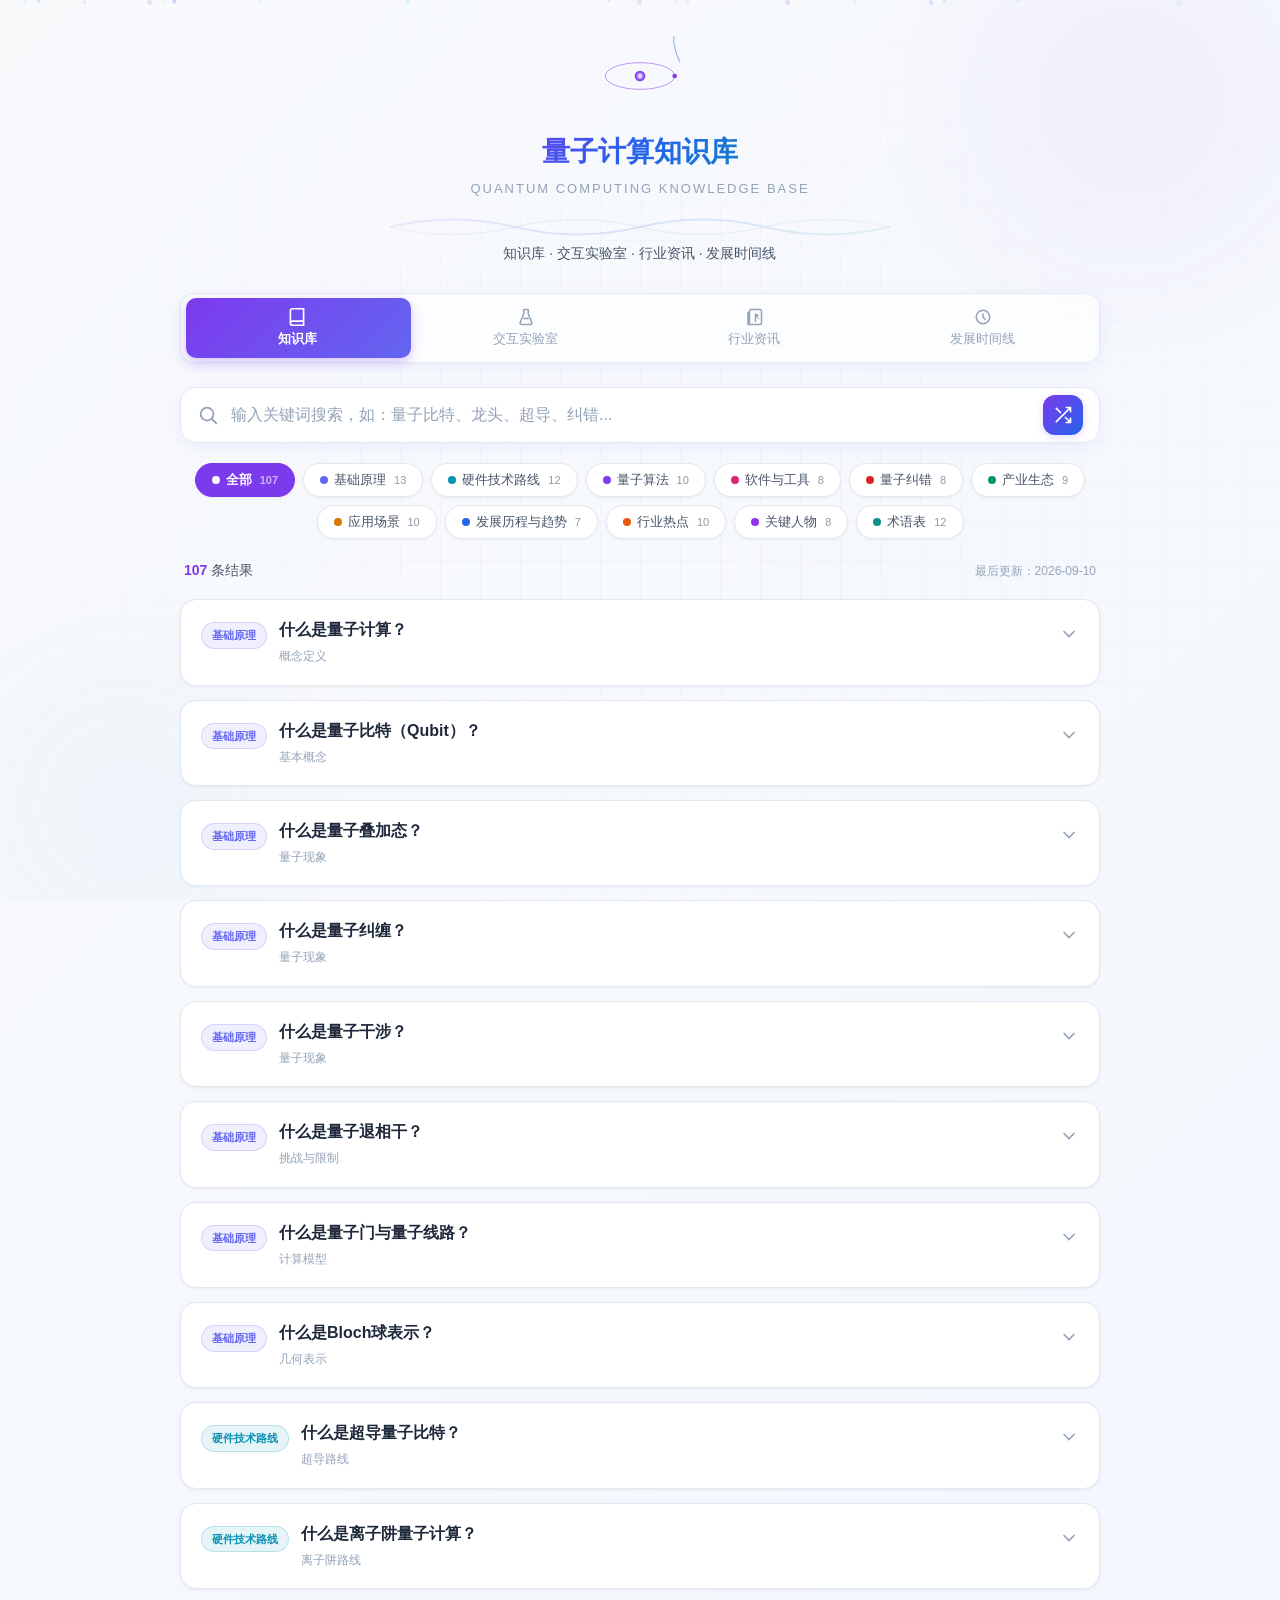
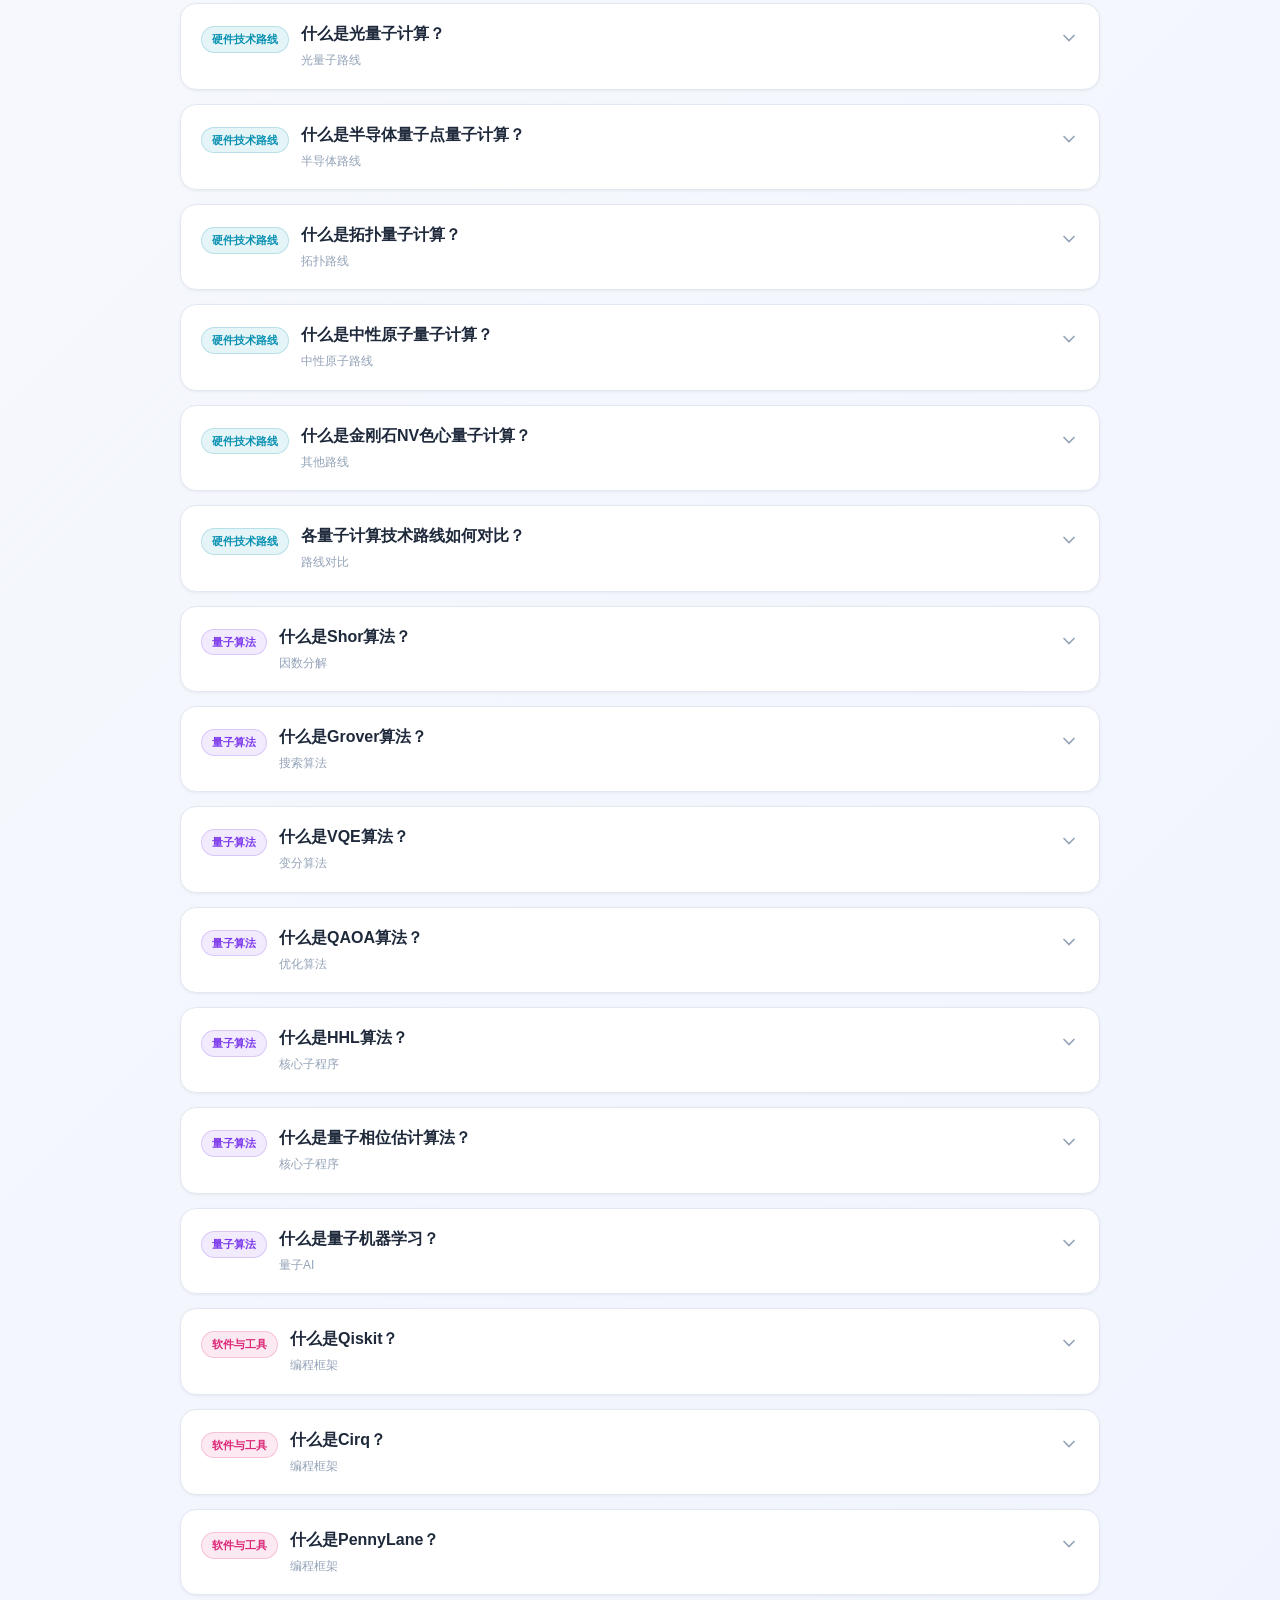
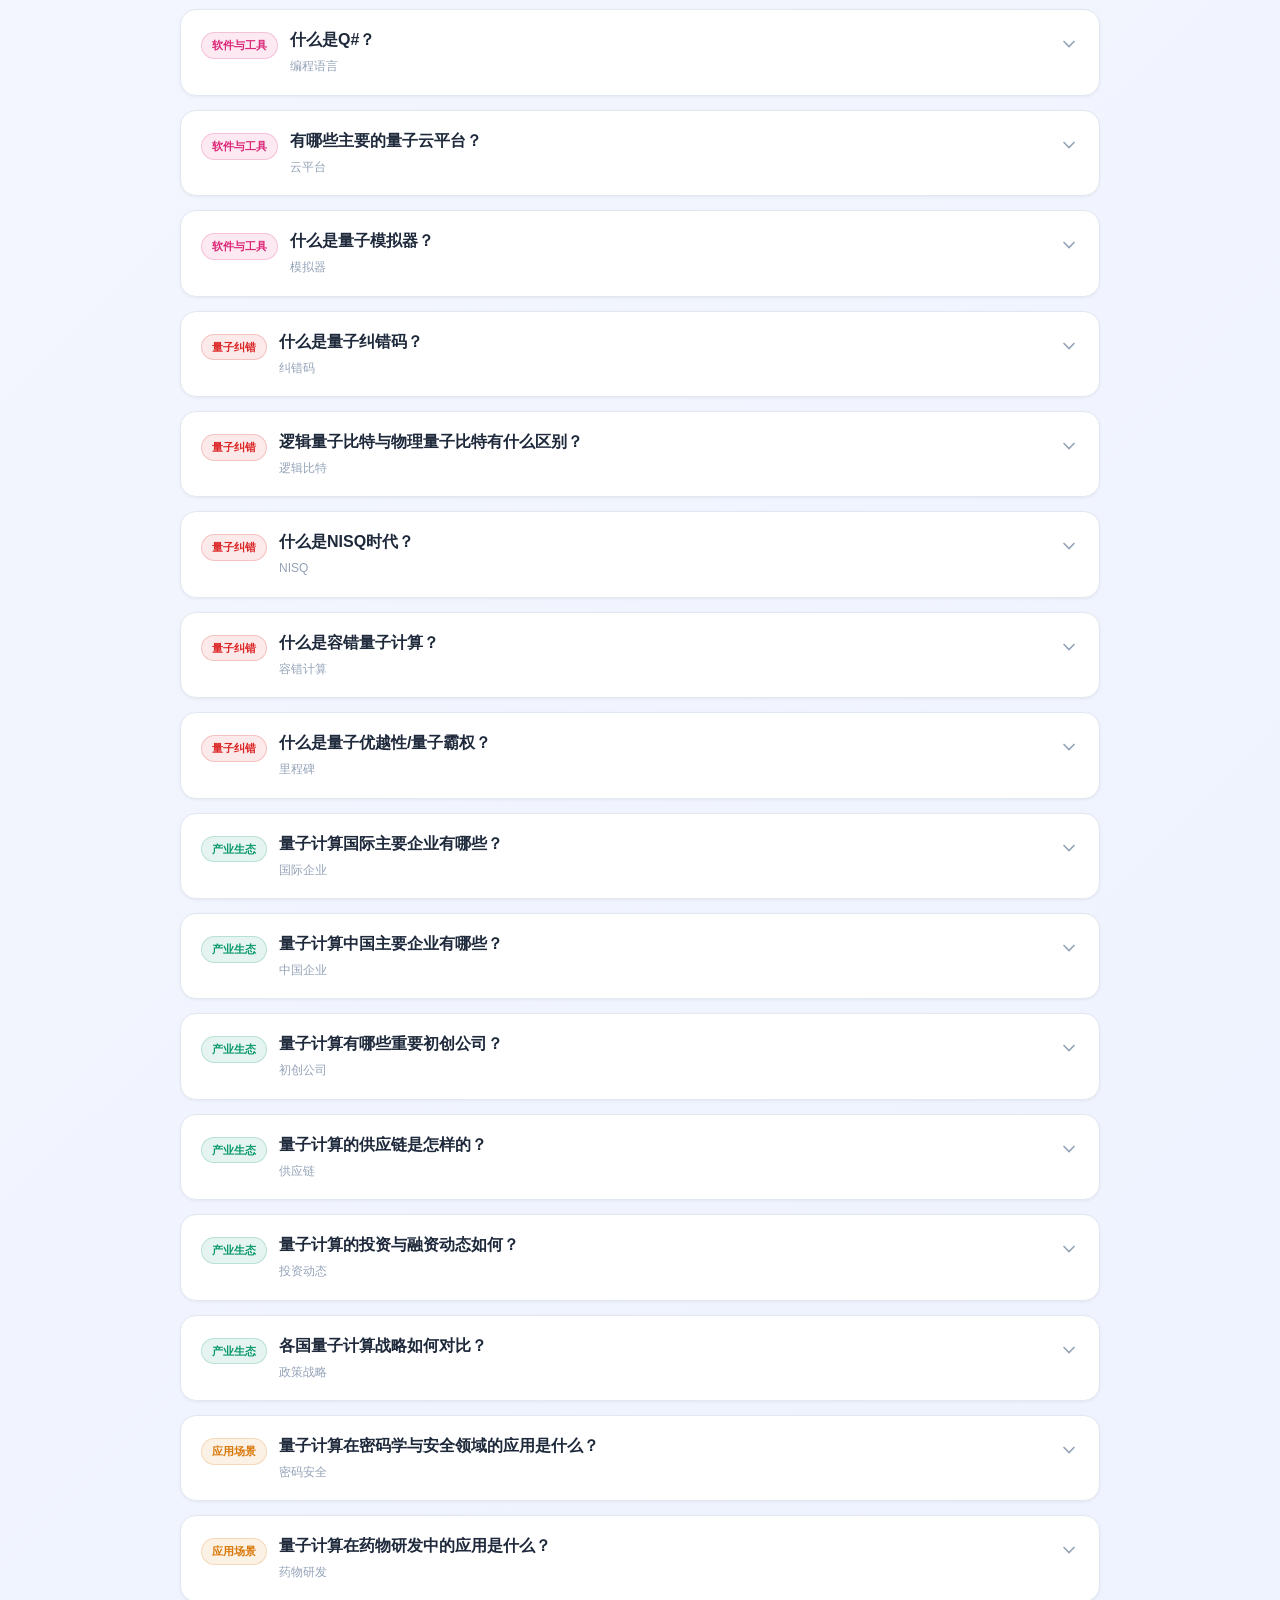
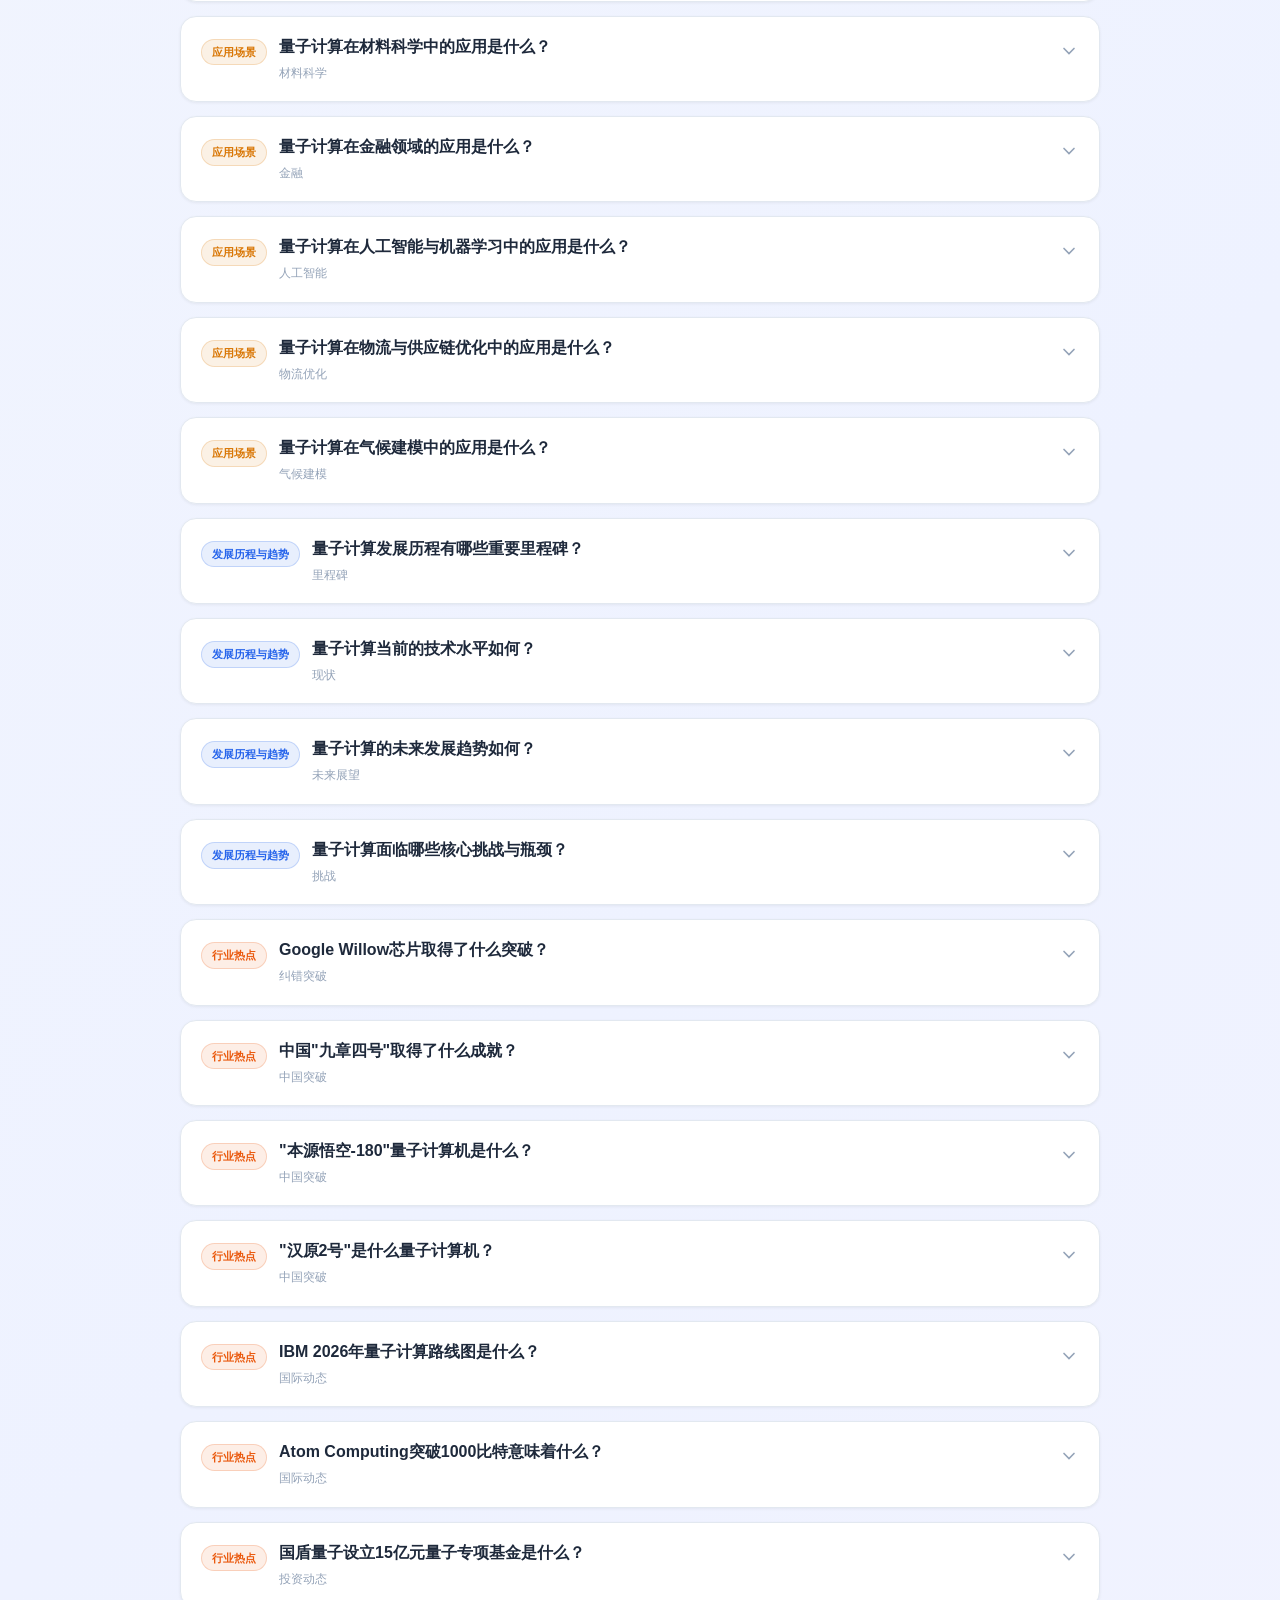
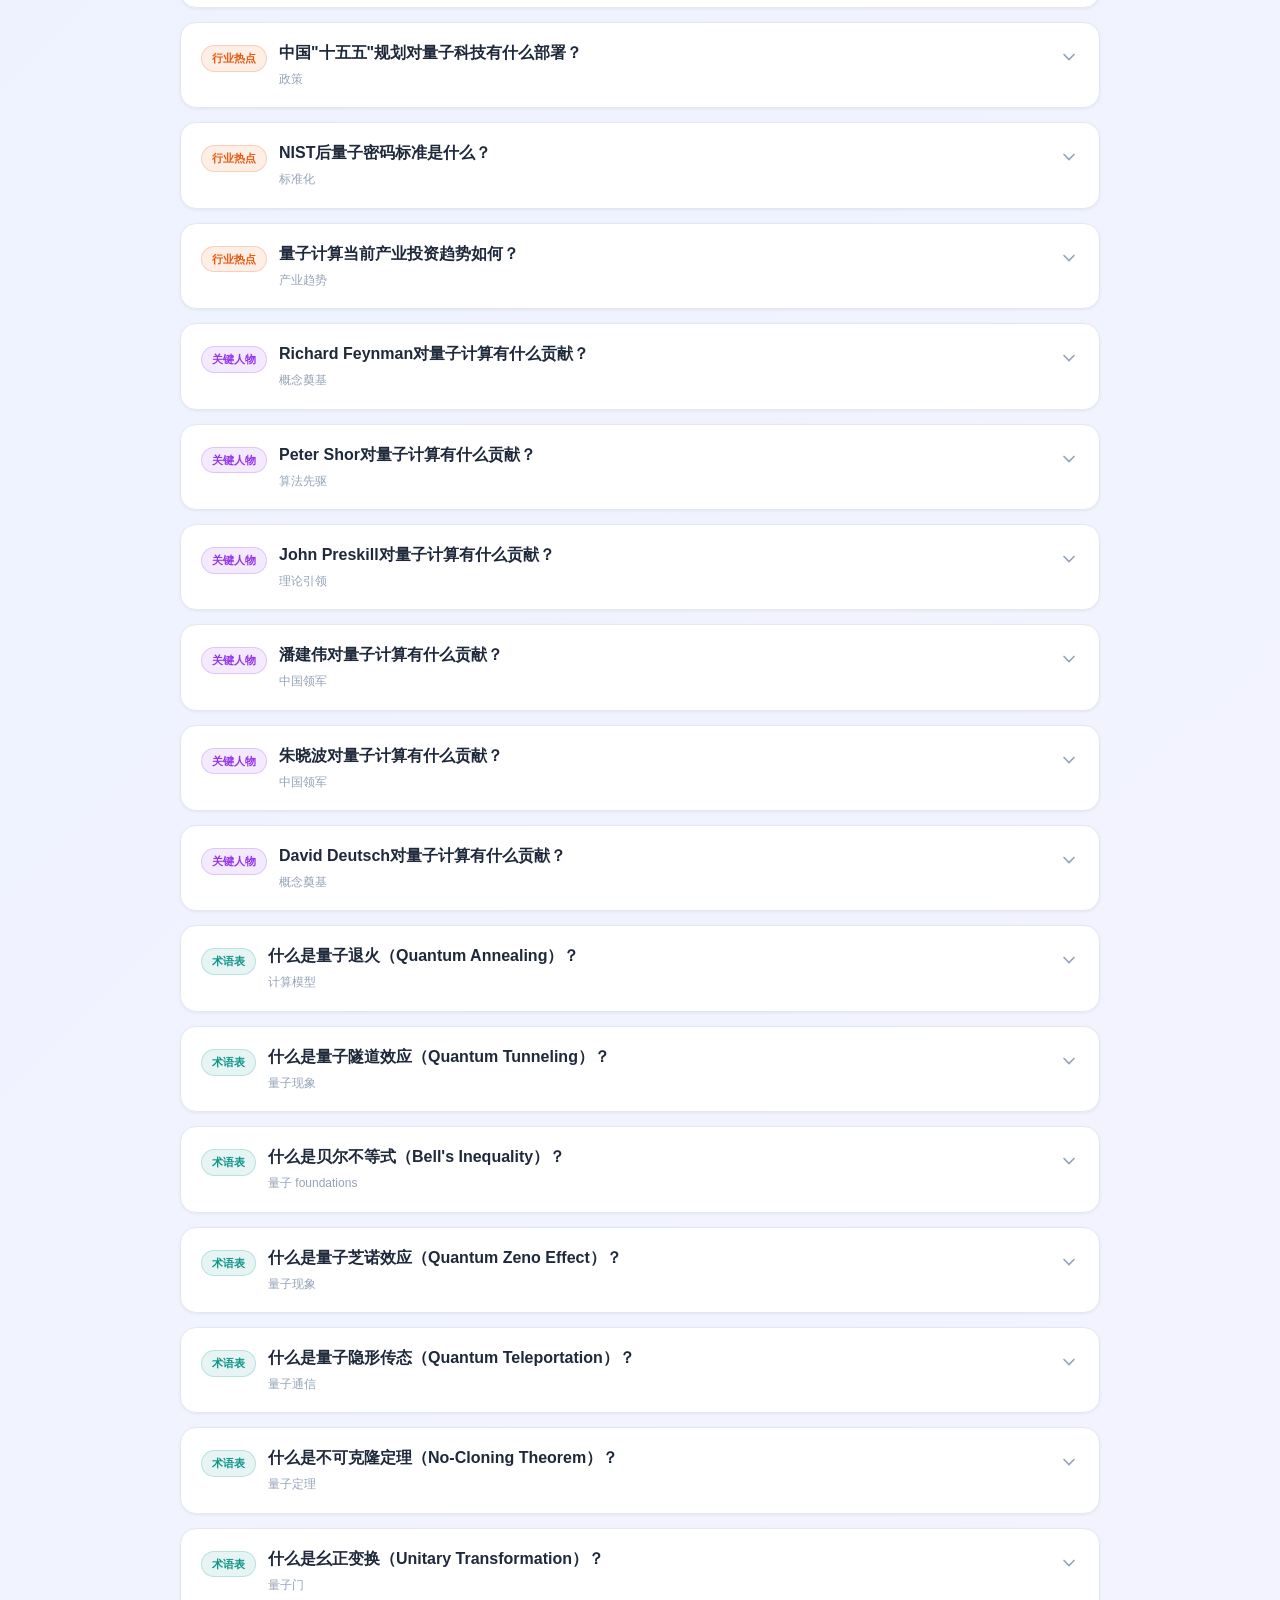
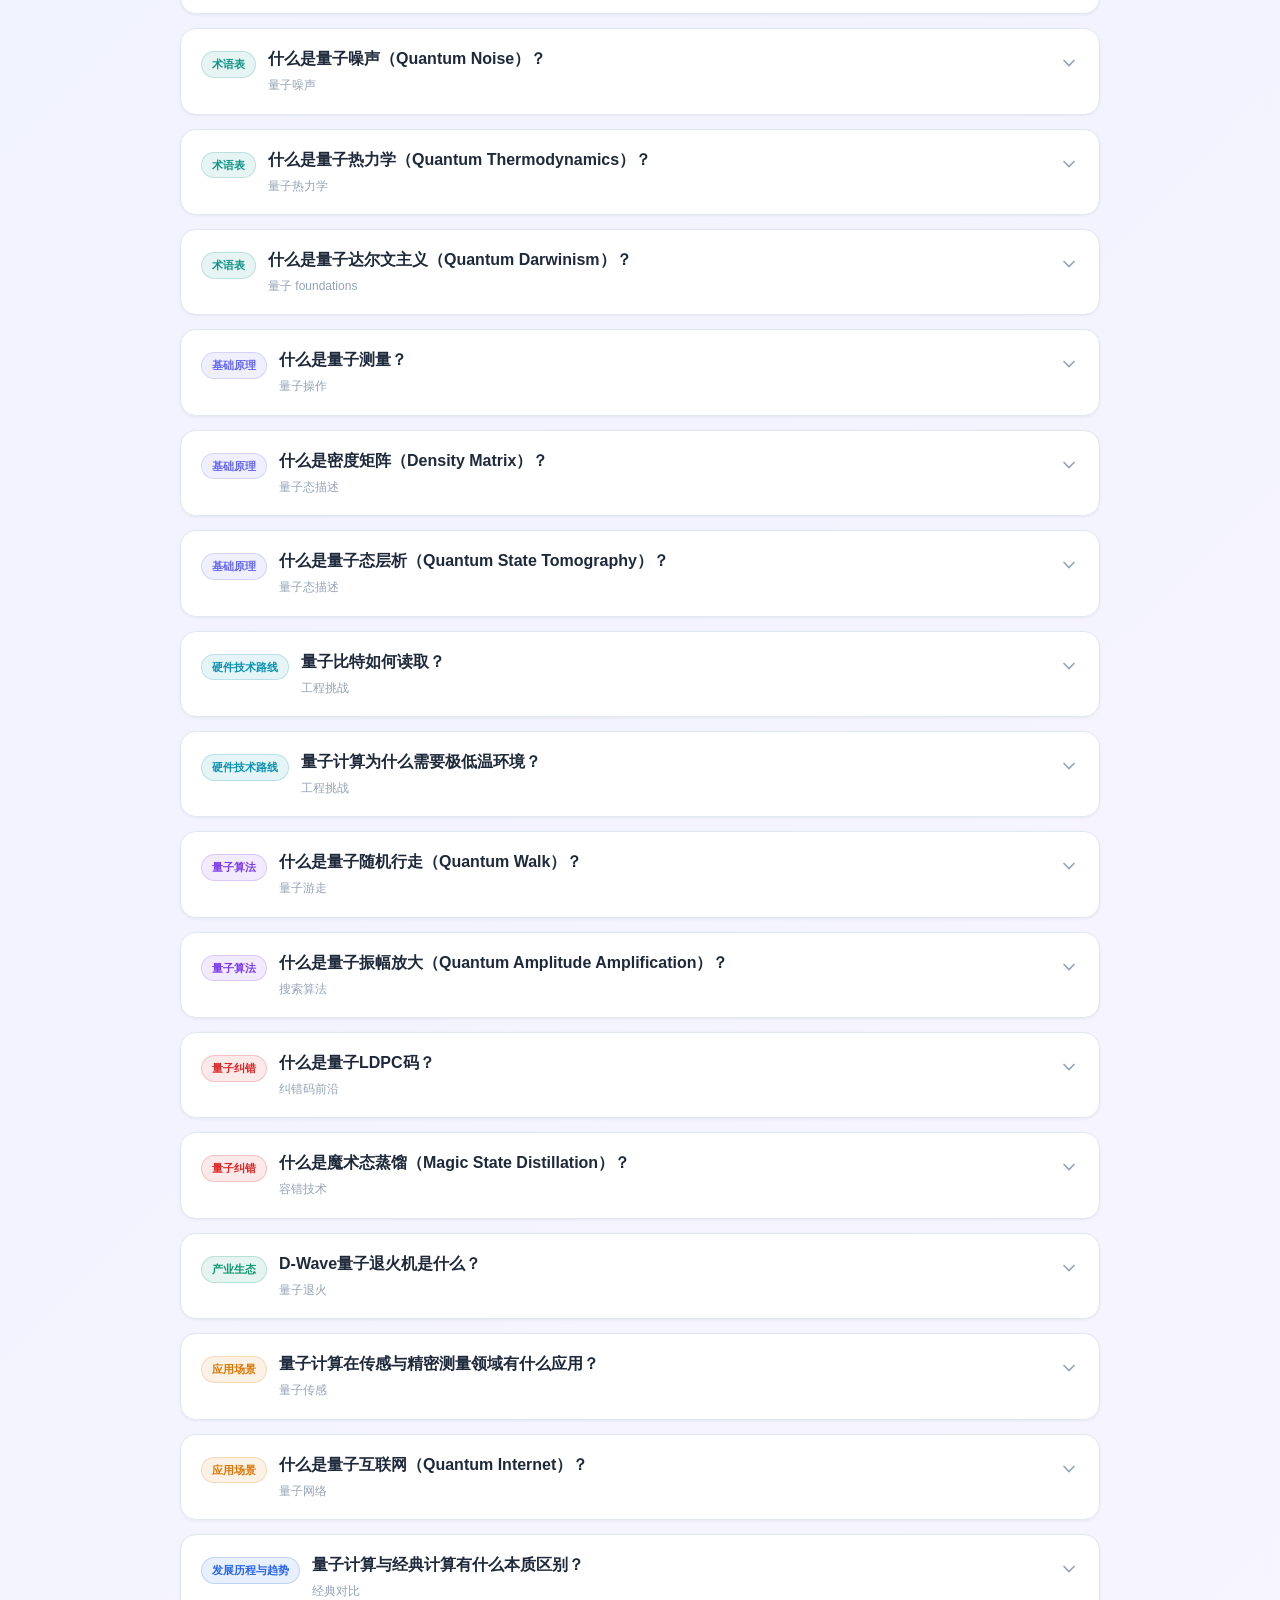
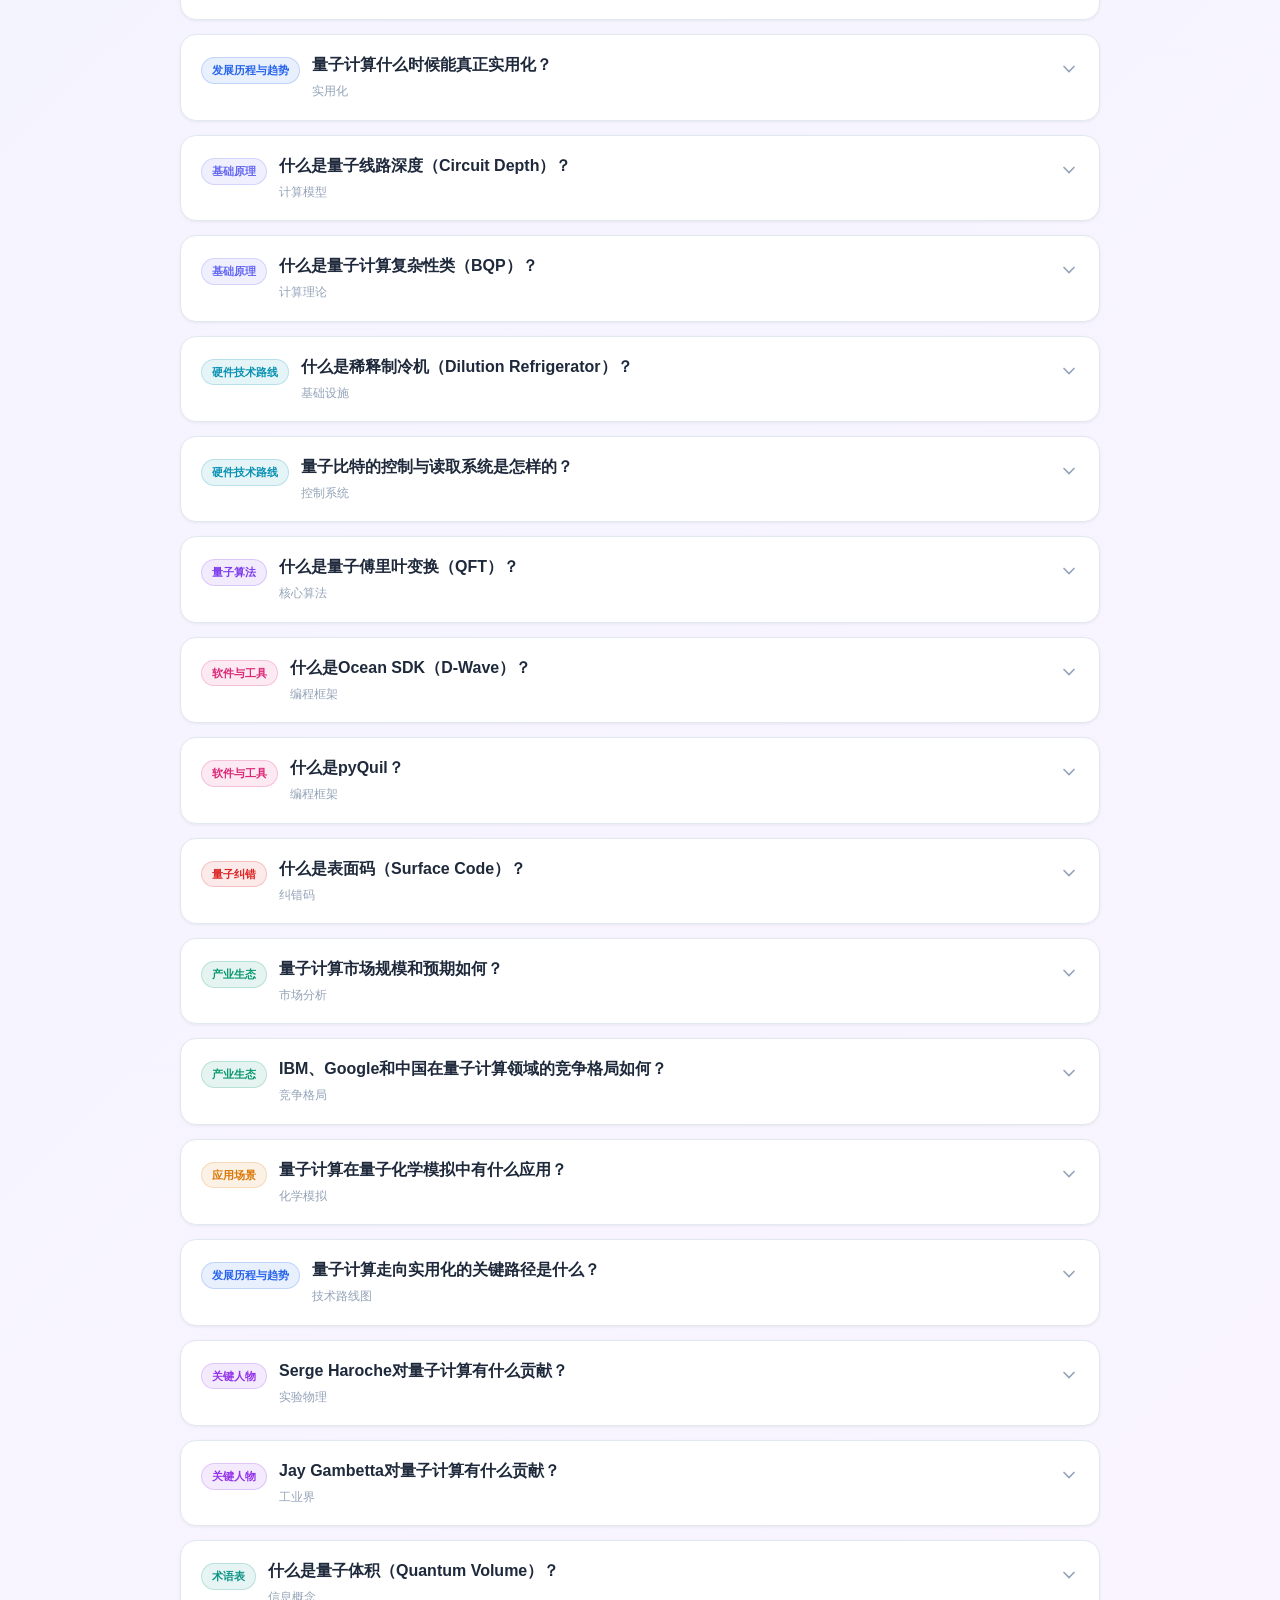
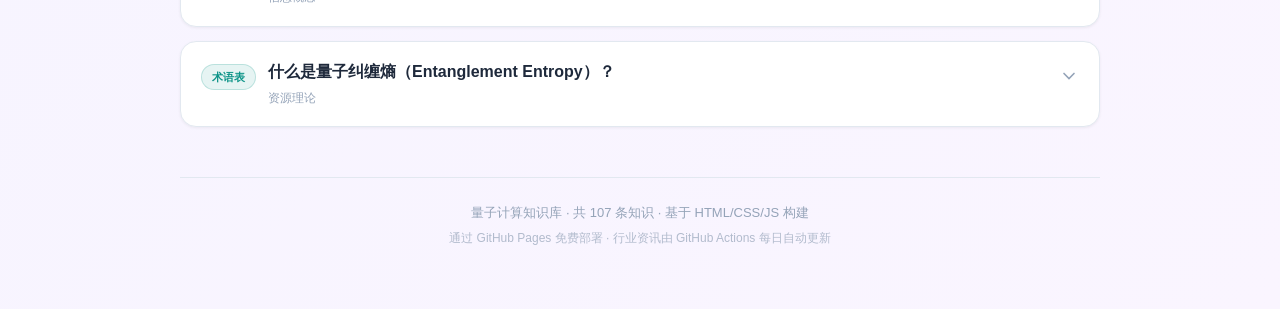
==== index.html @ fe449e62 "feat: v3.0 多分区交互平台 — 4标签页架构 + 6个交互模型 + 行业资讯自动更新 平台架构重构： - 4个独立分区标签页：知识库 / 交互实验室 / 行业资讯 / 发展时间线 - 滑动指" ====
<!DOCTYPE html>
<html lang="zh-CN">
<head>
  <meta charset="UTF-8">
  <meta name="viewport" content="width=device-width, initial-scale=1.0">
  <title>量子计算知识库 | Quantum Computing KB</title>
  <meta name="description" content="量子计算知识库 — 涵盖基础原理、硬件技术路线、量子算法、软件工具、纠错容错、产业生态、应用场景与发展趋势">
  <link rel="preconnect" href="https://fonts.googleapis.com">
  <link rel="stylesheet" href="style.css">
</head>
<body>
  <div class="bg-particles" id="particles"></div>
  <div class="bg-grid"></div>

  <div class="app">
    <!-- ===== Header ===== -->
    <header class="header">
      <div class="header-hero">
        <div class="atom-decoration">
          <svg viewBox="0 0 120 120">
            <g class="atom-orbit">
              <ellipse cx="60" cy="60" rx="52" ry="20" fill="none" stroke="#7c3aed" stroke-width="1.5" opacity="0.5"/>
              <circle cx="112" cy="60" r="3.5" fill="#7c3aed"/>
            </g>
            <g class="atom-orbit" transform="rotate(60 60 60)">
              <ellipse cx="60" cy="60" rx="52" ry="20" fill="none" stroke="#2563eb" stroke-width="1.5" opacity="0.5"/>
              <circle cx="112" cy="60" r="3.5" fill="#2563eb"/>
            </g>
            <g class="atom-orbit" transform="rotate(120 60 60)">
              <ellipse cx="60" cy="60" rx="52" ry="20" fill="none" stroke="#0891b2" stroke-width="1.5" opacity="0.5"/>
              <circle cx="112" cy="60" r="3.5" fill="#0891b2"/>
            </g>
            <circle cx="60" cy="60" r="8" fill="url(#nucleus)"/>
            <circle cx="60" cy="60" r="4" fill="#fff" opacity="0.6"/>
            <defs>
              <radialGradient id="nucleus">
                <stop offset="0%" stop-color="#a78bfa"/>
                <stop offset="100%" stop-color="#7c3aed"/>
              </radialGradient>
            </defs>
          </svg>
        </div>
        <div class="logo-text">
          <h1>量子计算知识库</h1>
          <p class="subtitle">Quantum Computing Knowledge Base</p>
        </div>
      </div>
      <div class="header-wave">
        <svg viewBox="0 0 500 30" preserveAspectRatio="none">
          <path class="wave-path" d="M0,15 Q62.5,0 125,15 T250,15 T375,15 T500,15" fill="none" stroke="url(#wave-grad)" stroke-width="2" stroke-linecap="round"/>
          <path class="wave-path" d="M0,15 Q62.5,30 125,15 T250,15 T375,15 T500,15" fill="none" stroke="url(#wave-grad)" stroke-width="1.5" stroke-linecap="round" opacity="0.5"/>
          <defs>
            <linearGradient id="wave-grad" x1="0%" y1="0%" x2="100%" y2="0%">
              <stop offset="0%" stop-color="#7c3aed" stop-opacity="0.3"/>
              <stop offset="50%" stop-color="#2563eb" stop-opacity="0.5"/>
              <stop offset="100%" stop-color="#0891b2" stop-opacity="0.3"/>
            </linearGradient>
          </defs>
        </svg>
      </div>
      <p class="header-desc">知识库 · 交互实验室 · 行业资讯 · 发展时间线</p>
    </header>

    <!-- ===== Tab Navigation ===== -->
    <nav class="tab-bar" id="tabBar">
      <button class="tab-btn active" data-tab="knowledge">
        <svg viewBox="0 0 24 24" width="18" height="18"><path fill="none" stroke="currentColor" stroke-width="2" stroke-linecap="round" d="M4 19.5A2.5 2.5 0 016.5 17H20M6.5 2H20v20H6.5A2.5 2.5 0 014 19.5v-15A2.5 2.5 0 016.5 2z"/></svg>
        <span>知识库</span>
      </button>
      <button class="tab-btn" data-tab="lab">
        <svg viewBox="0 0 24 24" width="18" height="18"><path fill="none" stroke="currentColor" stroke-width="2" stroke-linecap="round" stroke-linejoin="round" d="M9 2v6L4 20a2 2 0 002 2h12a2 2 0 002-2L15 8V2M9 2h6M9 14h6"/></svg>
        <span>交互实验室</span>
      </button>
      <button class="tab-btn" data-tab="news">
        <svg viewBox="0 0 24 24" width="18" height="18"><path fill="none" stroke="currentColor" stroke-width="2" stroke-linecap="round" d="M4 22h16a2 2 0 002-2V4a2 2 0 00-2-2H8a2 2 0 00-2 2v16a2 2 0 01-2 2zm0 0V6M18 14h.01M14 18V8M14 10l3-1M14 12l3-1"/></svg>
        <span>行业资讯</span>
      </button>
      <button class="tab-btn" data-tab="timeline">
        <svg viewBox="0 0 24 24" width="18" height="18"><path fill="none" stroke="currentColor" stroke-width="2" stroke-linecap="round" stroke-linejoin="round" d="M12 8v4l3 3M21 12a9 9 0 11-18 0 9 9 0 0118 0z"/></svg>
        <span>发展时间线</span>
      </button>
      <div class="tab-indicator" id="tabIndicator"></div>
    </nav>

    <!-- ===== Tab: 知识库 ===== -->
    <section class="tab-panel active" id="panel-knowledge">
      <div class="search-section">
        <div class="search-box">
          <svg class="search-icon" viewBox="0 0 24 24" width="22" height="22">
            <path fill="none" stroke="currentColor" stroke-width="2" stroke-linecap="round" d="M21 21l-5-5m2-5a7 7 0 11-14 0 7 7 0 0114 0z"/>
          </svg>
          <input type="text" id="searchInput" placeholder="输入关键词搜索，如：量子比特、龙头、超导、纠错..." autocomplete="off">
          <button class="clear-btn" id="clearBtn" style="display:none">
            <svg viewBox="0 0 24 24" width="18" height="18"><path fill="none" stroke="currentColor" stroke-width="2" stroke-linecap="round" d="M6 6l12 12M6 18L18 6"/></svg>
          </button>
          <button class="random-btn" id="randomBtn" onclick="randomKnowledge()" title="随机推荐">
            <svg viewBox="0 0 24 24" width="20" height="20"><path fill="none" stroke="currentColor" stroke-width="2" stroke-linecap="round" stroke-linejoin="round" d="M16 3h5v5M4 20L21 3M21 16v5h-5M15 15l6 6M4 4l5 5"/></svg>
          </button>
        </div>
        <div class="suggestions" id="suggestions" style="display:none"></div>
      </div>

      <nav class="categories" id="categories"></nav>

      <div class="results-meta">
        <span id="resultCount" class="result-count"></span>
        <span class="last-updated" id="lastUpdated"></span>
      </div>

      <main class="results" id="results">
        <div class="loading"><div class="loader"></div><p>正在加载知识库...</p></div>
      </main>
    </section>

    <!-- ===== Tab: 交互实验室 ===== -->
    <section class="tab-panel" id="panel-lab">
      <div class="lab-intro">
        <h2 class="lab-title">量子计算交互实验室</h2>
        <p class="lab-desc">通过动手操作理解量子计算的核心理念 — 点击下方任意实验开始探索</p>
      </div>

      <div class="lab-grid">
        <!-- Bloch球 -->
        <div class="lab-card" id="lab-bloch">
          <div class="lab-card-header">
            <span class="lab-icon">Q</span>
            <div><div class="lab-card-title">Bloch球可视化</div><div class="lab-card-sub">单量子比特态的几何表示</div></div>
          </div>
          <div class="bloch-wrapper" id="blochSphere"></div>
        </div>

        <!-- 量子线路模拟器 -->
        <div class="lab-card" id="lab-circuit">
          <div class="lab-card-header">
            <span class="lab-icon">C</span>
            <div><div class="lab-card-title">量子线路模拟器</div><div class="lab-card-sub">拖拽量子门构建线路</div></div>
          </div>
          <div class="circuit-wrapper" id="circuitSim"></div>
        </div>

        <!-- 量子纠缠演示 -->
        <div class="lab-card" id="lab-entangle">
          <div class="lab-card-header">
            <span class="lab-icon">E</span>
            <div><div class="lab-card-title">量子纠缠演示器</div><div class="lab-card-sub">Bell态测量与非局域关联</div></div>
          </div>
          <div class="entangle-wrapper" id="entangleDemo"></div>
        </div>

        <!-- 双缝实验 -->
        <div class="lab-card" id="lab-slit">
          <div class="lab-card-header">
            <span class="lab-icon">W</span>
            <div><div class="lab-card-title">双缝实验模拟</div><div class="lab-card-sub">波粒二象性与叠加态</div></div>
          </div>
          <div class="slit-wrapper" id="slitExperiment"></div>
        </div>

        <!-- BB84 QKD -->
        <div class="lab-card" id="lab-bb84">
          <div class="lab-card-header">
            <span class="lab-icon">K</span>
            <div><div class="lab-card-title">BB84量子密钥分发</div><div class="lab-card-sub">量子通信安全协议演示</div></div>
          </div>
          <div class="bb84-wrapper" id="bb84Demo"></div>
        </div>

        <!-- 量子门矩阵 -->
        <div class="lab-card" id="lab-matrix">
          <div class="lab-card-header">
            <span class="lab-icon">M</span>
            <div><div class="lab-card-title">量子门矩阵可视化</div><div class="lab-card-sub">查看门操作的数学本质</div></div>
          </div>
          <div class="matrix-wrapper" id="matrixView"></div>
        </div>
      </div>
    </section>

    <!-- ===== Tab: 行业资讯 ===== -->
    <section class="tab-panel" id="panel-news">
      <div class="news-header">
        <div>
          <h2 class="section-title-large">行业资讯</h2>
          <p class="news-subtitle">量子计算最新突破与行业动态 · 每日自动更新</p>
        </div>
        <div class="news-update-badge" id="newsUpdateBadge">加载中...</div>
      </div>

      <div class="news-filter-bar" id="newsFilterBar">
        <button class="news-filter-btn active" data-filter="latest">最新动态</button>
        <button class="news-filter-btn" data-filter="breakthrough">技术突破</button>
        <button class="news-filter-btn" data-filter="industry">产业投资</button>
        <button class="news-filter-btn" data-filter="policy">政策战略</button>
        <button class="news-filter-btn" data-filter="archive">重点存档</button>
      </div>

      <div class="news-timeline" id="newsTimeline"></div>
    </section>

    <!-- ===== Tab: 发展时间线 ===== -->
    <section class="tab-panel" id="panel-timeline">
      <div class="tl-intro">
        <h2 class="section-title-large">量子计算发展历程</h2>
        <p class="tl-subtitle">从理论构想到工程实现 · 1980 — 至今</p>
      </div>
      <div class="tl-era-bar" id="tlEraBar"></div>
      <div class="tl-vertical" id="tlVertical"></div>
    </section>

    <!-- ===== Footer ===== -->
    <footer class="footer">
      <p>量子计算知识库 · 共 <span id="totalEntries">0</span> 条知识 · 基于 HTML/CSS/JS 构建</p>
      <p class="footer-note">通过 GitHub Pages 免费部署 · 行业资讯由 GitHub Actions 每日自动更新</p>
    </footer>
  </div>

  <script src="app.js"></script>
</body>
</html>
---- style.css ----
:root {
  --bg-primary: #f8fafc;
  --bg-gradient: linear-gradient(135deg, #f8fafc 0%, #eef2ff 50%, #faf5ff 100%);
  --bg-card: #ffffff;
  --bg-card-hover: #f8faff;
  --border-color: #e2e8f0;
  --border-hover: #c4b5fd;
  --text-primary: #1e293b;
  --text-secondary: #475569;
  --text-muted: #94a3b8;
  --accent-purple: #7c3aed;
  --accent-purple-light: #ede9fe;
  --accent-cyan: #0891b2;
  --accent-blue: #2563eb;
  --accent-pink: #db2777;
  --accent-green: #059669;
  --accent-orange: #ea580c;
  --accent-red: #dc2626;
  --shadow-sm: 0 1px 3px rgba(0, 0, 0, 0.06);
  --shadow-md: 0 4px 16px rgba(99, 102, 241, 0.08);
  --shadow-lg: 0 12px 32px rgba(99, 102, 241, 0.12);
  --shadow-glow: 0 0 24px rgba(124, 58, 237, 0.1);
  --radius: 16px;
  --radius-sm: 10px;
  --transition: all 0.3s cubic-bezier(0.4, 0, 0.2, 1);
}

* { margin: 0; padding: 0; box-sizing: border-box; }
html { scroll-behavior: smooth; }
body {
  font-family: -apple-system, BlinkMacSystemFont, "Segoe UI", "PingFang SC", "Hiragino Sans GB", "Microsoft YaHei", sans-serif;
  background: var(--bg-gradient);
  color: var(--text-primary);
  line-height: 1.7;
  min-height: 100vh;
  overflow-x: hidden;
  position: relative;
}

/* ===== Background Effects ===== */
.bg-particles { position: fixed; inset: 0; pointer-events: none; z-index: 0; overflow: hidden; }
.bg-particles::before, .bg-particles::after {
  content: ""; position: absolute; border-radius: 50%; filter: blur(60px); opacity: 0.4;
}
.bg-particles::before { width: 400px; height: 400px; background: radial-gradient(circle, rgba(124,58,237,0.15), transparent); top: -100px; right: -50px; animation: float1 15s ease-in-out infinite; }
.bg-particles::after { width: 350px; height: 350px; background: radial-gradient(circle, rgba(8,145,178,0.12), transparent); bottom: -80px; left: -50px; animation: float2 18s ease-in-out infinite; }
.bg-grid { position: fixed; inset: 0; background-image: linear-gradient(rgba(124,58,237,0.03) 1px, transparent 1px), linear-gradient(90deg, rgba(124,58,237,0.03) 1px, transparent 1px); background-size: 40px 40px; pointer-events: none; z-index: 0; mask-image: radial-gradient(ellipse at center, black 30%, transparent 80%); -webkit-mask-image: radial-gradient(ellipse at center, black 30%, transparent 80%); }
.particle { position: absolute; border-radius: 50%; pointer-events: none; animation: floatUp linear infinite; }
@keyframes float1 { 0%,100% { transform: translate(0,0); } 50% { transform: translate(-30px,40px); } }
@keyframes float2 { 0%,100% { transform: translate(0,0); } 50% { transform: translate(40px,-30px); } }
@keyframes floatUp { 0% { transform: translateY(100vh) translateX(0); opacity: 0; } 10% { opacity: 0.6; } 90% { opacity: 0.3; } 100% { transform: translateY(-100px) translateX(50px); opacity: 0; } }

.app { position: relative; z-index: 1; max-width: 960px; margin: 0 auto; padding: 36px 20px 60px; }

/* ===== Header ===== */
.header { text-align: center; margin-bottom: 28px; animation: fadeDown 0.8s ease-out; }
.header-hero { position: relative; display: flex; flex-direction: column; align-items: center; gap: 12px; margin-bottom: 12px; }
.atom-decoration { width: 80px; height: 80px; display: flex; align-items: center; justify-content: center; }
.atom-decoration svg { width: 100%; height: 100%; }
.atom-orbit { animation: orbitSpin 8s linear infinite; transform-origin: center; }
.atom-orbit:nth-child(2) { animation-duration: 12s; animation-direction: reverse; }
.atom-orbit:nth-child(3) { animation-duration: 15s; }
@keyframes orbitSpin { to { transform: rotate(360deg); } }
.logo-text h1 { font-size: 28px; font-weight: 800; background: linear-gradient(135deg, #7c3aed, #2563eb, #0891b2); -webkit-background-clip: text; -webkit-text-fill-color: transparent; background-clip: text; }
.subtitle { font-size: 13px; color: var(--text-muted); letter-spacing: 2px; text-transform: uppercase; margin-top: 2px; font-weight: 500; }
.header-wave { width: 100%; max-width: 500px; height: 30px; margin: 8px auto 0; opacity: 0.3; }
.header-wave svg { width: 100%; height: 100%; }
.wave-path { animation: waveMove 3s ease-in-out infinite; }
@keyframes waveMove { 0%,100% { transform: translateX(0); } 50% { transform: translateX(-20px); } }
.header-desc { font-size: 14px; color: var(--text-secondary); }

/* ===== Tab Bar ===== */
.tab-bar { position: relative; display: flex; gap: 4px; background: rgba(255,255,255,0.7); backdrop-filter: blur(10px); -webkit-backdrop-filter: blur(10px); border: 1.5px solid var(--border-color); border-radius: 14px; padding: 4px; margin-bottom: 24px; box-shadow: var(--shadow-md); animation: fadeIn 0.6s ease-out 0.2s backwards; }
.tab-btn { flex: 1; display: flex; flex-direction: column; align-items: center; gap: 4px; padding: 10px 8px; border: none; background: transparent; color: var(--text-muted); cursor: pointer; font-size: 13px; font-weight: 500; border-radius: 10px; transition: var(--transition); position: relative; z-index: 1; }
.tab-btn svg { transition: var(--transition); }
.tab-btn:hover { color: var(--accent-purple); }
.tab-btn:hover svg { transform: scale(1.15); }
.tab-btn.active { color: #fff; font-weight: 600; }
.tab-btn.active svg { transform: scale(1.1); }
.tab-indicator { position: absolute; top: 4px; bottom: 4px; border-radius: 10px; background: linear-gradient(135deg, #7c3aed, #6366f1); box-shadow: 0 4px 12px rgba(124,58,237,0.3); transition: left 0.4s cubic-bezier(0.4,0,0.2,1), width 0.4s cubic-bezier(0.4,0,0.2,1); z-index: 0; }

/* ===== Tab Panels ===== */
.tab-panel { display: none; animation: panelIn 0.5s cubic-bezier(0.4,0,0.2,1); }
.tab-panel.active { display: block; }
@keyframes panelIn { from { opacity: 0; transform: translateY(16px); } to { opacity: 1; transform: translateY(0); } }

/* ===== Search ===== */
.search-section { position: relative; margin-bottom: 20px; animation: fadeIn 0.6s ease-out 0.2s backwards; }
.search-box { display: flex; align-items: center; gap: 12px; background: #fff; border: 1.5px solid var(--border-color); border-radius: var(--radius); padding: 4px 16px; box-shadow: var(--shadow-md); transition: var(--transition); }
.search-box:focus-within { border-color: var(--accent-purple); box-shadow: 0 0 0 4px rgba(124,58,237,0.08), var(--shadow-lg); transform: translateY(-1px); }
.search-icon { color: var(--text-muted); flex-shrink: 0; transition: var(--transition); }
.search-box:focus-within .search-icon { color: var(--accent-purple); }
.search-box input { flex: 1; background: none; border: none; outline: none; color: var(--text-primary); font-size: 16px; padding: 14px 0; font-family: inherit; }
.search-box input::placeholder { color: var(--text-muted); }
.clear-btn { background: none; border: none; color: var(--text-muted); cursor: pointer; padding: 8px; border-radius: 50%; display: flex; transition: var(--transition); }
.clear-btn:hover { color: var(--accent-pink); background: rgba(219,39,119,0.08); }
.random-btn { background: linear-gradient(135deg, #7c3aed, #2563eb); border: none; color: #fff; cursor: pointer; padding: 10px; border-radius: 12px; display: flex; align-items: center; justify-content: center; transition: var(--transition); flex-shrink: 0; box-shadow: 0 2px 8px rgba(124,58,237,0.2); }
.random-btn:hover { transform: rotate(180deg) scale(1.1); box-shadow: 0 4px 16px rgba(124,58,237,0.3); }
.suggestions { position: absolute; top: calc(100% + 6px); left: 0; right: 0; background: #fff; border: 1.5px solid var(--border-color); border-radius: 12px; box-shadow: var(--shadow-lg); overflow: hidden; z-index: 100; max-height: 320px; overflow-y: auto; }
.suggestion-item { display: flex; align-items: center; padding: 10px 16px; font-size: 14px; color: var(--text-secondary); cursor: pointer; transition: var(--transition); border-bottom: 1px solid var(--border-color); }
.suggestion-item:last-child { border-bottom: none; }
.suggestion-item:hover { background: var(--accent-purple-light); color: var(--accent-purple); }

/* ===== Categories ===== */
.categories { display: flex; flex-wrap: wrap; gap: 8px; margin-bottom: 20px; justify-content: center; animation: fadeIn 0.6s ease-out 0.3s backwards; }
.cat-pill { display: inline-flex; align-items: center; gap: 6px; padding: 7px 16px; background: #fff; border: 1.5px solid var(--border-color); border-radius: 100px; font-size: 13px; color: var(--text-secondary); cursor: pointer; transition: var(--transition); white-space: nowrap; box-shadow: var(--shadow-sm); }
.cat-pill:hover { border-color: var(--border-hover); color: var(--text-primary); transform: translateY(-2px); box-shadow: var(--shadow-md); }
.cat-pill.active { color: #fff; font-weight: 600; border-color: transparent; }
.cat-pill .cat-dot { width: 8px; height: 8px; border-radius: 50%; flex-shrink: 0; }
.cat-pill .cat-count { font-size: 11px; opacity: 0.6; margin-left: 2px; }

/* ===== Results Meta ===== */
.results-meta { display: flex; justify-content: space-between; align-items: center; margin-bottom: 16px; padding: 0 4px; }
.result-count { font-size: 14px; color: var(--text-secondary); }
.result-count strong { color: var(--accent-purple); font-weight: 700; }
.last-updated { font-size: 12px; color: var(--text-muted); }

/* ===== Entry Cards ===== */
.results { display: flex; flex-direction: column; gap: 14px; min-height: 200px; }
.entry-card { background: var(--bg-card); border: 1.5px solid var(--border-color); border-radius: var(--radius); overflow: hidden; transition: var(--transition); animation: fadeInUp 0.4s ease-out backwards; box-shadow: var(--shadow-sm); }
.entry-card:hover { border-color: var(--border-hover); background: var(--bg-card-hover); box-shadow: var(--shadow-lg); transform: translateY(-2px); }
.entry-card.expanded { border-color: var(--accent-purple); box-shadow: var(--shadow-lg); }
.entry-header { display: flex; align-items: flex-start; gap: 12px; padding: 18px 20px; cursor: pointer; }
.entry-badge { display: inline-flex; align-items: center; gap: 5px; padding: 3px 10px; border-radius: 100px; font-size: 11px; font-weight: 600; white-space: nowrap; flex-shrink: 0; margin-top: 4px; }
.entry-body { flex: 1; min-width: 0; }
.entry-question { font-size: 16px; font-weight: 600; color: var(--text-primary); margin-bottom: 4px; line-height: 1.5; }
.entry-subcategory { font-size: 12px; color: var(--text-muted); }
.entry-arrow { flex-shrink: 0; margin-top: 6px; color: var(--text-muted); transition: var(--transition); }
.entry-card.expanded .entry-arrow { transform: rotate(180deg); color: var(--accent-purple); }
.entry-answer { max-height: 0; overflow: hidden; transition: max-height 0.5s cubic-bezier(0.4,0,0.2,1); }
.entry-card.expanded .entry-answer { max-height: 2500px; }
.entry-answer-inner { margin: 0 20px; padding: 14px 0 18px; font-size: 14px; color: var(--text-secondary); line-height: 1.8; white-space: pre-line; border-top: 1px solid var(--border-color); }
.entry-tags { display: flex; flex-wrap: wrap; gap: 6px; margin-top: 12px; }
.tag { font-size: 11px; padding: 2px 8px; background: var(--accent-purple-light); border: 1px solid rgba(124,58,237,0.15); border-radius: 6px; color: var(--accent-purple); }
.highlight { background: linear-gradient(120deg, transparent, #fde68a, transparent); color: var(--text-primary); padding: 0 3px; border-radius: 3px; font-weight: 600; }
.related-section { margin-top: 16px; padding: 12px 16px; background: linear-gradient(135deg, rgba(124,58,237,0.04), rgba(37,99,235,0.04)); border-radius: 12px; border: 1px solid rgba(124,58,237,0.1); }
.related-title { font-size: 13px; font-weight: 600; color: var(--accent-purple); margin-bottom: 8px; }
.related-list { display: flex; flex-direction: column; gap: 6px; }
.related-item { display: flex; align-items: center; gap: 8px; padding: 6px 10px; border-radius: 8px; cursor: pointer; font-size: 13px; color: var(--text-secondary); transition: var(--transition); }
.related-item:hover { background: var(--accent-purple-light); color: var(--accent-purple); }
.related-dot { width: 6px; height: 6px; border-radius: 50%; flex-shrink: 0; }

/* Empty / Loading */
.empty-state, .loading { text-align: center; padding: 60px 20px; color: var(--text-muted); }
.empty-state svg, .loading .loader { margin-bottom: 16px; }
.loader { width: 36px; height: 36px; border: 3px solid var(--border-color); border-top-color: var(--accent-purple); border-radius: 50%; animation: spin 0.8s linear infinite; margin: 0 auto; }

/* ===== Lab Section ===== */
.lab-intro { text-align: center; margin-bottom: 28px; }
.lab-title { font-size: 22px; font-weight: 700; color: var(--text-primary); margin-bottom: 6px; }
.lab-desc { font-size: 14px; color: var(--text-secondary); }
.lab-grid { display: grid; grid-template-columns: 1fr; gap: 20px; }
.lab-card { background: #fff; border: 1.5px solid var(--border-color); border-radius: 20px; padding: 24px; box-shadow: var(--shadow-md); transition: var(--transition); animation: fadeInUp 0.5s ease-out backwards; }
.lab-card:hover { border-color: var(--border-hover); box-shadow: var(--shadow-lg); }
.lab-card-header { display: flex; align-items: center; gap: 14px; margin-bottom: 20px; padding-bottom: 16px; border-bottom: 1px solid var(--border-color); }
.lab-icon { width: 42px; height: 42px; border-radius: 12px; background: linear-gradient(135deg, #7c3aed, #6366f1); color: #fff; font-size: 20px; font-weight: 700; display: flex; align-items: center; justify-content: center; flex-shrink: 0; font-family: "Courier New", monospace; }
.lab-card-title { font-size: 17px; font-weight: 700; color: var(--text-primary); }
.lab-card-sub { font-size: 12px; color: var(--text-muted); }

/* Bloch Sphere */
.bloch-wrapper { display: flex; justify-content: center; }
.bloch-container { display: flex; gap: 32px; align-items: center; flex-wrap: wrap; justify-content: center; }
.bloch-controls { display: flex; flex-direction: column; gap: 16px; align-items: center; }
.bloch-state-label { font-family: "Courier New", monospace; font-size: 18px; font-weight: 700; color: var(--accent-purple); background: var(--accent-purple-light); padding: 8px 20px; border-radius: 12px; border: 1px solid rgba(124,58,237,0.2); min-height: 40px; display: flex; align-items: center; }
.bloch-gates { display: flex; gap: 8px; flex-wrap: wrap; justify-content: center; }
.gate-btn { width: 44px; height: 44px; border: 2px solid var(--accent-purple); background: #fff; color: var(--accent-purple); border-radius: 10px; font-size: 16px; font-weight: 700; cursor: pointer; transition: var(--transition); display: flex; align-items: center; justify-content: center; font-family: "Courier New", monospace; }
.gate-btn:hover { background: var(--accent-purple); color: #fff; transform: translateY(-2px); box-shadow: 0 4px 12px rgba(124,58,237,0.3); }
.gate-btn:active { transform: translateY(0); }
.gate-btn.reset { width: auto; padding: 0 16px; font-size: 13px; border-color: var(--text-muted); color: var(--text-secondary); }
.gate-btn.reset:hover { background: var(--text-muted); color: #fff; }
.bloch-info { font-size: 12px; color: var(--text-muted); text-align: center; line-height: 1.6; max-width: 220px; }
#blochVector, #blochPoint { transition: all 0.4s cubic-bezier(0.34,1.56,0.64,1); }

/* Circuit Simulator */
.circuit-wrapper { display: flex; flex-direction: column; gap: 16px; }
.circuit-gate-palette { display: flex; gap: 8px; flex-wrap: wrap; justify-content: center; padding: 12px; background: var(--accent-purple-light); border-radius: 12px; }
.circuit-gate-option { padding: 8px 14px; background: #fff; border: 2px solid var(--accent-purple); color: var(--accent-purple); border-radius: 8px; font-weight: 700; cursor: pointer; font-family: "Courier New", monospace; transition: var(--transition); user-select: none; }
.circuit-gate-option:hover { background: var(--accent-purple); color: #fff; transform: translateY(-2px); }
.circuit-board { background: #f1f5f9; border: 1.5px solid var(--border-color); border-radius: 12px; padding: 16px; overflow-x: auto; }
.circuit-row { display: flex; align-items: center; gap: 4px; margin-bottom: 8px; min-width: max-content; }
.circuit-qubit-label { font-family: "Courier New", monospace; font-weight: 700; font-size: 14px; color: var(--accent-purple); width: 36px; text-align: right; flex-shrink: 0; }
.circuit-wire { height: 2px; flex: 1; min-width: 20px; background: var(--border-color); }
.circuit-slot { width: 48px; height: 48px; border: 2px dashed var(--border-color); border-radius: 8px; display: flex; align-items: center; justify-content: center; cursor: pointer; transition: var(--transition); flex-shrink: 0; background: #fff; }
.circuit-slot:hover { border-color: var(--accent-purple); background: var(--accent-purple-light); }
.circuit-slot.has-gate { border: 2px solid var(--accent-purple); background: var(--accent-purple); color: #fff; font-weight: 700; font-family: "Courier New", monospace; }
.circuit-controls { display: flex; gap: 12px; justify-content: center; }
.circuit-prob { background: #f8fafc; border: 1px solid var(--border-color); border-radius: 12px; padding: 16px; }
.circuit-prob-title { font-size: 13px; font-weight: 600; color: var(--text-secondary); margin-bottom: 10px; }
.prob-bar-row { display: flex; align-items: center; gap: 8px; margin-bottom: 6px; }
.prob-bar-label { font-family: "Courier New", monospace; font-size: 12px; font-weight: 600; color: var(--text-primary); width: 50px; }
.prob-bar-track { flex: 1; height: 20px; background: var(--border-color); border-radius: 4px; overflow: hidden; }
.prob-bar-fill { height: 100%; background: linear-gradient(90deg, #7c3aed, #6366f1); border-radius: 4px; transition: width 0.5s ease; }
.prob-bar-value { font-size: 12px; color: var(--text-muted); width: 50px; text-align: right; }

/* Entanglement Demo */
.entangle-wrapper { display: flex; flex-direction: column; align-items: center; gap: 20px; }
.entangle-stage { display: flex; align-items: center; gap: 40px; justify-content: center; flex-wrap: wrap; }
.entangle-qubit { display: flex; flex-direction: column; align-items: center; gap: 8px; }
.entangle-circle { width: 80px; height: 80px; border-radius: 50%; border: 3px solid var(--accent-purple); display: flex; align-items: center; justify-content: center; font-size: 28px; font-weight: 700; font-family: "Courier New", monospace; color: var(--accent-purple); background: var(--accent-purple-light); transition: var(--transition); cursor: pointer; }
.entangle-circle.measured { background: var(--accent-purple); color: #fff; }
.entangle-circle:hover { transform: scale(1.1); box-shadow: var(--shadow-glow); }
.entangle-label { font-size: 13px; color: var(--text-muted); }
.entangle-link { display: flex; flex-direction: column; align-items: center; gap: 4px; }
.entangle-line { width: 60px; height: 2px; background: linear-gradient(90deg, var(--accent-purple), var(--accent-blue)); position: relative; }
.entangle-link-icon { font-size: 20px; color: var(--accent-blue); animation: pulse 2s ease-in-out infinite; }
@keyframes pulse { 0%,100% { opacity: 0.5; transform: scale(1); } 50% { opacity: 1; transform: scale(1.2); } }
.entangle-actions { display: flex; gap: 12px; flex-wrap: wrap; justify-content: center; }
.entangle-result { text-align: center; font-size: 14px; color: var(--text-secondary); min-height: 24px; padding: 8px 16px; border-radius: 8px; background: var(--accent-purple-light); opacity: 0; transition: var(--transition); }
.entangle-result.show { opacity: 1; }

/* Double-Slit */
.slit-wrapper { display: flex; flex-direction: column; align-items: center; gap: 16px; }
.slit-canvas { border: 1.5px solid var(--border-color); border-radius: 12px; background: #0f172a; }
.slit-controls { display: flex; gap: 12px; flex-wrap: wrap; justify-content: center; align-items: center; }
.slit-toggle { display: flex; align-items: center; gap: 8px; font-size: 13px; color: var(--text-secondary); }
.slit-switch { width: 44px; height: 24px; border-radius: 12px; background: var(--border-color); cursor: pointer; position: relative; transition: var(--transition); }
.slit-switch.on { background: var(--accent-purple); }
.slit-switch::after { content: ""; position: absolute; top: 2px; left: 2px; width: 20px; height: 20px; border-radius: 50%; background: #fff; transition: var(--transition); }
.slit-switch.on::after { left: 22px; }
.slit-counter { font-size: 13px; color: var(--text-muted); }

/* BB84 */
.bb84-wrapper { display: flex; flex-direction: column; gap: 16px; }
.bb84-stage { display: flex; gap: 8px; flex-wrap: wrap; justify-content: center; }
.bb84-step { display: flex; flex-direction: column; align-items: center; gap: 6px; min-width: 80px; }
.bb84-step-label { font-size: 11px; color: var(--text-muted); font-weight: 600; }
.bb84-bit-box { width: 44px; height: 44px; border-radius: 8px; border: 2px solid var(--border-color); display: flex; align-items: center; justify-content: center; font-family: "Courier New", monospace; font-size: 18px; font-weight: 700; transition: var(--transition); }
.bb84-bit-box.alice { border-color: var(--accent-blue); color: var(--accent-blue); }
.bb84-bit-box.eve { border-color: var(--accent-red); color: var(--accent-red); }
.bb84-bit-box.bob { border-color: var(--accent-green); color: var(--accent-green); }
.bb84-bit-box.match { background: var(--accent-green); color: #fff; border-color: var(--accent-green); }
.bb84-bit-box.mismatch { background: rgba(220,38,38,0.1); border-color: var(--accent-red); }
.bb84-arrow { color: var(--text-muted); font-size: 20px; align-self: center; }
.bb84-controls { display: flex; gap: 12px; justify-content: center; }
.bb84-stats { display: flex; gap: 20px; justify-content: center; flex-wrap: wrap; }
.bb84-stat { text-align: center; }
.bb84-stat-value { font-size: 24px; font-weight: 700; color: var(--accent-purple); }
.bb84-stat-label { font-size: 12px; color: var(--text-muted); }

/* Matrix View */
.matrix-wrapper { display: flex; flex-direction: column; gap: 16px; align-items: center; }
.matrix-gate-selector { display: flex; gap: 8px; flex-wrap: wrap; justify-content: center; }
.matrix-display { font-family: "Courier New", monospace; font-size: 16px; color: var(--text-primary); background: #f8fafc; border: 1px solid var(--border-color); border-radius: 12px; padding: 24px 32px; }
.matrix-row { display: flex; gap: 24px; }
.matrix-cell { min-width: 50px; text-align: center; }
.matrix-bracket { font-size: 48px; color: var(--accent-purple); font-weight: 100; }
.matrix-info { font-size: 13px; color: var(--text-muted); text-align: center; max-width: 400px; line-height: 1.6; }

/* ===== News Section ===== */
.news-header { display: flex; justify-content: space-between; align-items: flex-end; margin-bottom: 20px; }
.section-title-large { font-size: 24px; font-weight: 700; color: var(--text-primary); }
.news-subtitle { font-size: 14px; color: var(--text-secondary); margin-top: 4px; }
.news-update-badge { font-size: 12px; color: var(--accent-green); background: rgba(5,150,105,0.08); padding: 6px 14px; border-radius: 100px; border: 1px solid rgba(5,150,105,0.15); }
.news-filter-bar { display: flex; gap: 8px; margin-bottom: 20px; flex-wrap: wrap; }
.news-filter-btn { padding: 6px 16px; background: #fff; border: 1.5px solid var(--border-color); border-radius: 100px; font-size: 13px; color: var(--text-secondary); cursor: pointer; transition: var(--transition); }
.news-filter-btn:hover { border-color: var(--accent-orange); color: var(--accent-orange); }
.news-filter-btn.active { background: var(--accent-orange); color: #fff; border-color: var(--accent-orange); font-weight: 600; }
.news-timeline { display: flex; flex-direction: column; gap: 16px; }
.news-item { background: #fff; border: 1.5px solid var(--border-color); border-radius: var(--radius); padding: 20px; transition: var(--transition); box-shadow: var(--shadow-sm); animation: fadeInUp 0.4s ease-out backwards; position: relative; overflow: hidden; }
.news-item::before { content: ""; position: absolute; top: 0; left: 0; bottom: 0; width: 4px; }
.news-item.cat-breakthrough::before { background: var(--accent-red); }
.news-item.cat-industry::before { background: var(--accent-green); }
.news-item.cat-policy::before { background: var(--accent-blue); }
.news-item.cat-archive::before { background: var(--accent-purple); }
.news-item:hover { border-color: #fdba74; transform: translateY(-2px); box-shadow: var(--shadow-lg); }
.news-item-date { font-size: 12px; color: var(--text-muted); margin-bottom: 6px; display: flex; align-items: center; gap: 8px; }
.news-item-cat { font-size: 11px; font-weight: 600; padding: 2px 8px; border-radius: 4px; }
.news-item-title { font-size: 16px; font-weight: 600; color: var(--text-primary); margin-bottom: 8px; line-height: 1.4; }
.news-item-summary { font-size: 14px; color: var(--text-secondary); line-height: 1.6; }
.news-item-source { font-size: 12px; color: var(--text-muted); margin-top: 8px; }
.news-item-source a { color: var(--accent-blue); text-decoration: none; }
.news-item-source a:hover { text-decoration: underline; }
.news-archive-divider { text-align: center; font-size: 13px; color: var(--text-muted); margin: 24px 0 16px; position: relative; }
.news-archive-divider::before, .news-archive-divider::after { content: ""; position: absolute; top: 50%; width: 30%; height: 1px; background: var(--border-color); }
.news-archive-divider::before { left: 0; }
.news-archive-divider::after { right: 0; }

/* ===== Timeline Section ===== */
.tl-intro { text-align: center; margin-bottom: 28px; }
.tl-subtitle { font-size: 14px; color: var(--text-secondary); margin-top: 4px; }
.tl-era-bar { display: flex; gap: 8px; margin-bottom: 32px; justify-content: center; flex-wrap: wrap; }
.tl-era-pill { padding: 6px 16px; border: 1.5px solid var(--border-color); border-radius: 100px; font-size: 12px; color: var(--text-secondary); cursor: pointer; transition: var(--transition); background: #fff; }
.tl-era-pill:hover { border-color: var(--accent-blue); color: var(--accent-blue); }
.tl-era-pill.active { background: var(--accent-blue); color: #fff; border-color: var(--accent-blue); font-weight: 600; }
.tl-vertical { position: relative; padding-left: 32px; }
.tl-vertical::before { content: ""; position: absolute; left: 8px; top: 0; bottom: 0; width: 2px; background: linear-gradient(180deg, #6366f1, #7c3aed, #2563eb, #0891b2); border-radius: 1px; }
.tl-event { position: relative; margin-bottom: 28px; animation: fadeInUp 0.5s ease-out backwards; }
.tl-event-dot { position: absolute; left: -32px; top: 4px; width: 18px; height: 18px; border-radius: 50%; border: 3px solid #fff; box-shadow: 0 0 0 2px var(--border-color); z-index: 1; transition: var(--transition); }
.tl-event:hover .tl-event-dot { transform: scale(1.3); box-shadow: 0 0 0 2px currentColor, 0 0 16px currentColor; }
.tl-event-card { background: #fff; border: 1.5px solid var(--border-color); border-radius: var(--radius); padding: 18px 22px; box-shadow: var(--shadow-sm); transition: var(--transition); }
.tl-event-card:hover { border-color: var(--border-hover); box-shadow: var(--shadow-lg); transform: translateX(4px); }
.tl-event-year { font-size: 20px; font-weight: 800; margin-bottom: 4px; }
.tl-event-title { font-size: 16px; font-weight: 600; color: var(--text-primary); margin-bottom: 6px; }
.tl-event-desc { font-size: 14px; color: var(--text-secondary); line-height: 1.6; }
.tl-event-tags { display: flex; gap: 6px; margin-top: 10px; flex-wrap: wrap; }
.tl-event-tag { font-size: 11px; padding: 2px 8px; border-radius: 6px; background: var(--accent-purple-light); color: var(--accent-purple); }

/* ===== Footer ===== */
.footer { text-align: center; margin-top: 50px; padding-top: 24px; border-top: 1px solid var(--border-color); font-size: 13px; color: var(--text-muted); }
.footer-note { margin-top: 4px; font-size: 12px; opacity: 0.7; }

/* ===== Animations ===== */
@keyframes spin { to { transform: rotate(360deg); } }
@keyframes fadeDown { from { opacity: 0; transform: translateY(-20px); } to { opacity: 1; transform: translateY(0); } }
@keyframes fadeIn { from { opacity: 0; } to { opacity: 1; } }
@keyframes fadeInUp { from { opacity: 0; transform: translateY(12px); } to { opacity: 1; transform: translateY(0); } }

/* ===== Responsive ===== */
@media (max-width: 640px) {
  .app { padding: 24px 12px 40px; }
  .header-hero { gap: 8px; }
  .atom-decoration { width: 60px; height: 60px; }
  .logo-text h1 { font-size: 22px; }
  .header-desc { font-size: 13px; }
  .search-box input { font-size: 15px; }
  .categories { justify-content: flex-start; overflow-x: auto; flex-wrap: nowrap; padding-bottom: 4px; -webkit-overflow-scrolling: touch; }
  .cat-pill { font-size: 12px; padding: 6px 12px; }
  .entry-header { padding: 14px 16px; gap: 8px; }
  .entry-question { font-size: 15px; }
  .entry-answer-inner { font-size: 13px; padding: 14px 16px 16px; margin: 0; }
  .results-meta { flex-direction: column; align-items: flex-start; gap: 4px; }
  .tab-btn { font-size: 11px; padding: 8px 4px; }
  .tab-btn span { font-size: 11px; }
  .lab-card { padding: 16px; }
  .lab-grid { gap: 14px; }
  .bloch-container { gap: 20px; flex-direction: column; }
  .entangle-stage { gap: 20px; }
  .news-header { flex-direction: column; align-items: flex-start; gap: 8px; }
  .tl-vertical { padding-left: 24px; }
  .tl-event-dot { left: -24px; width: 14px; height: 14px; }
}
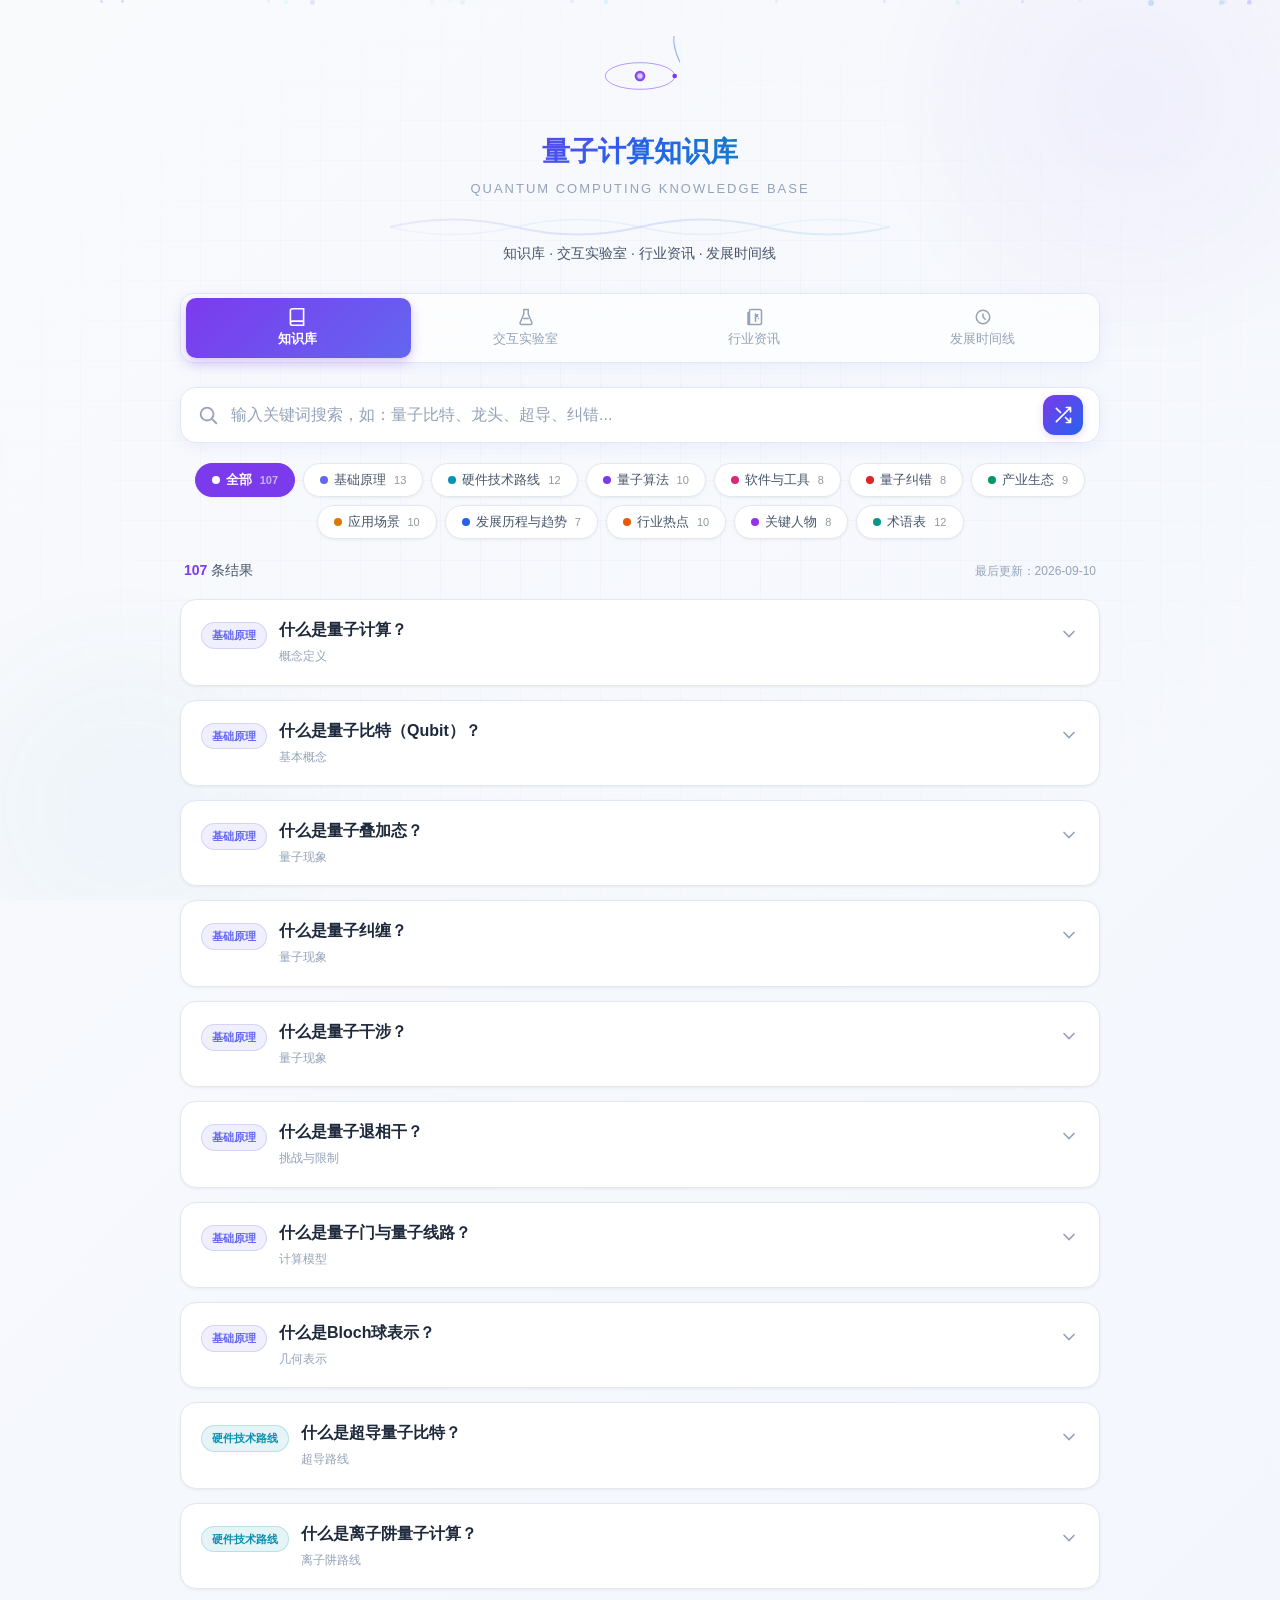
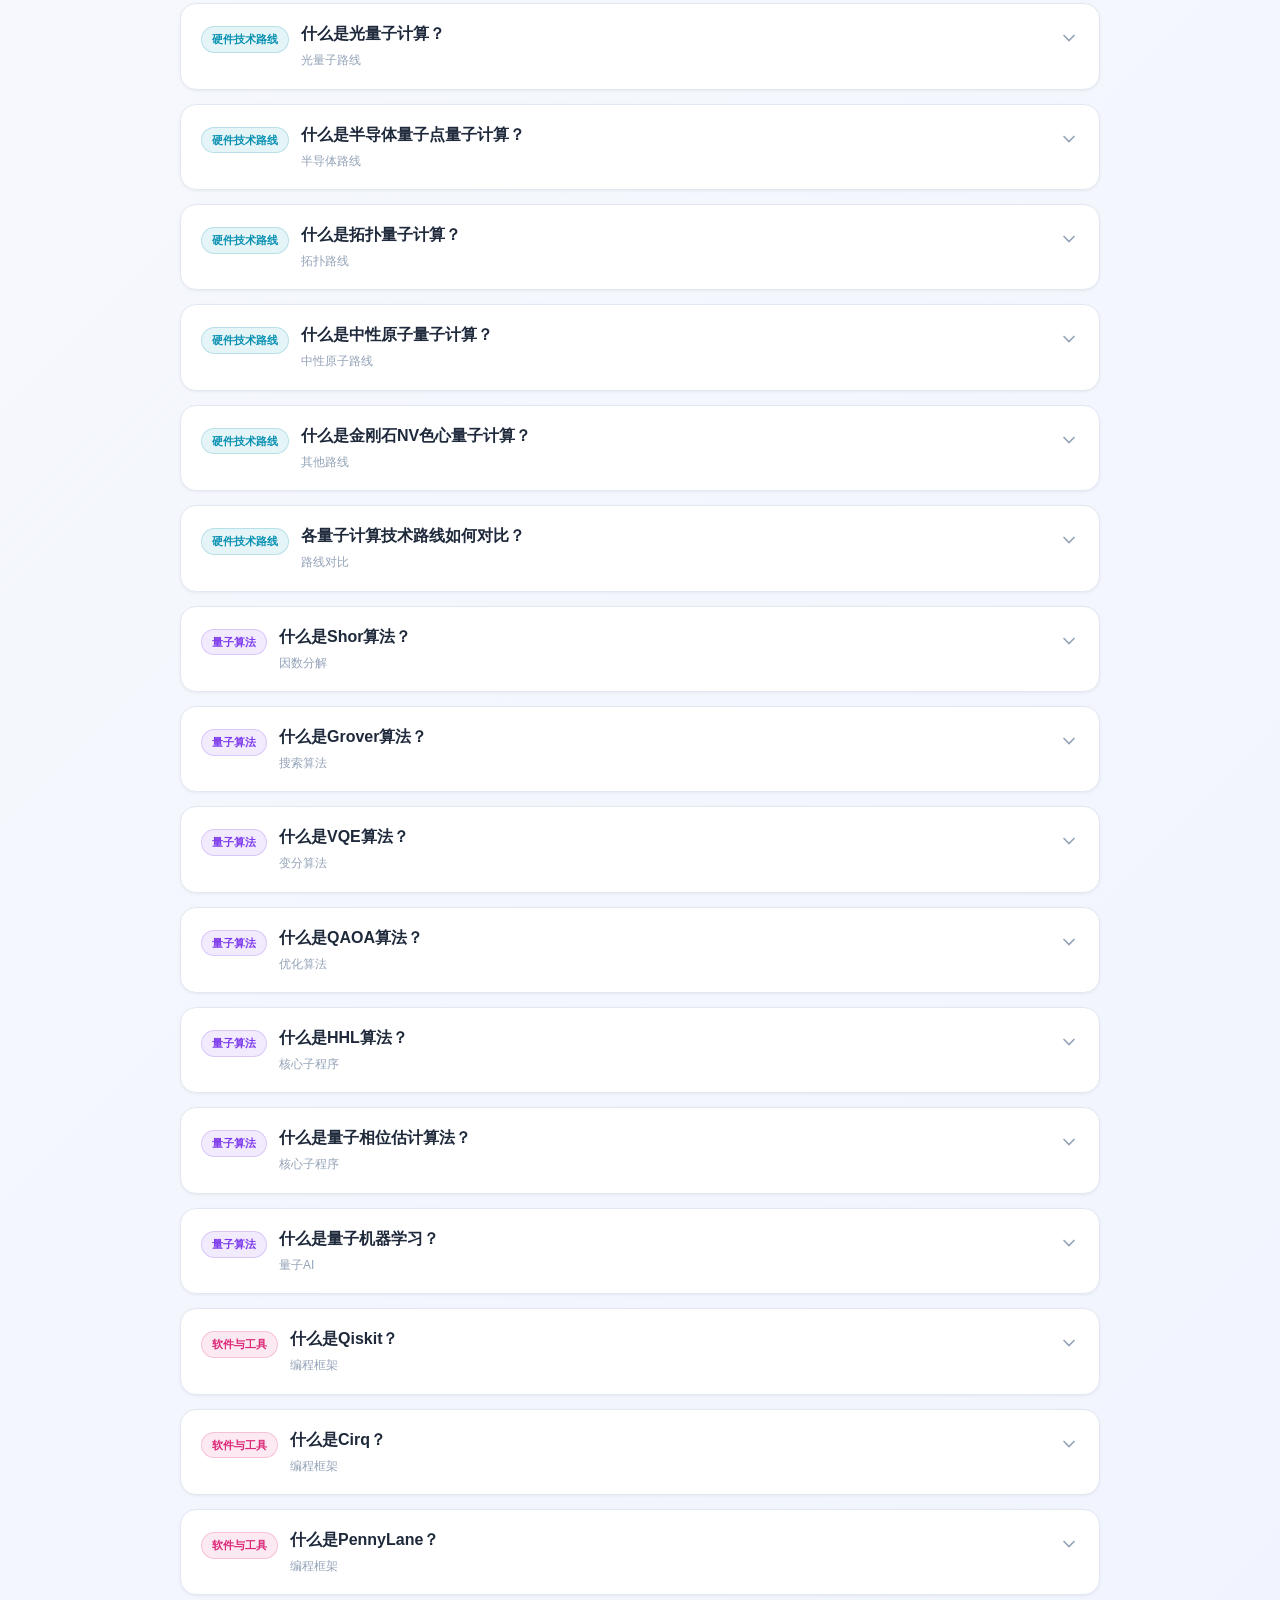
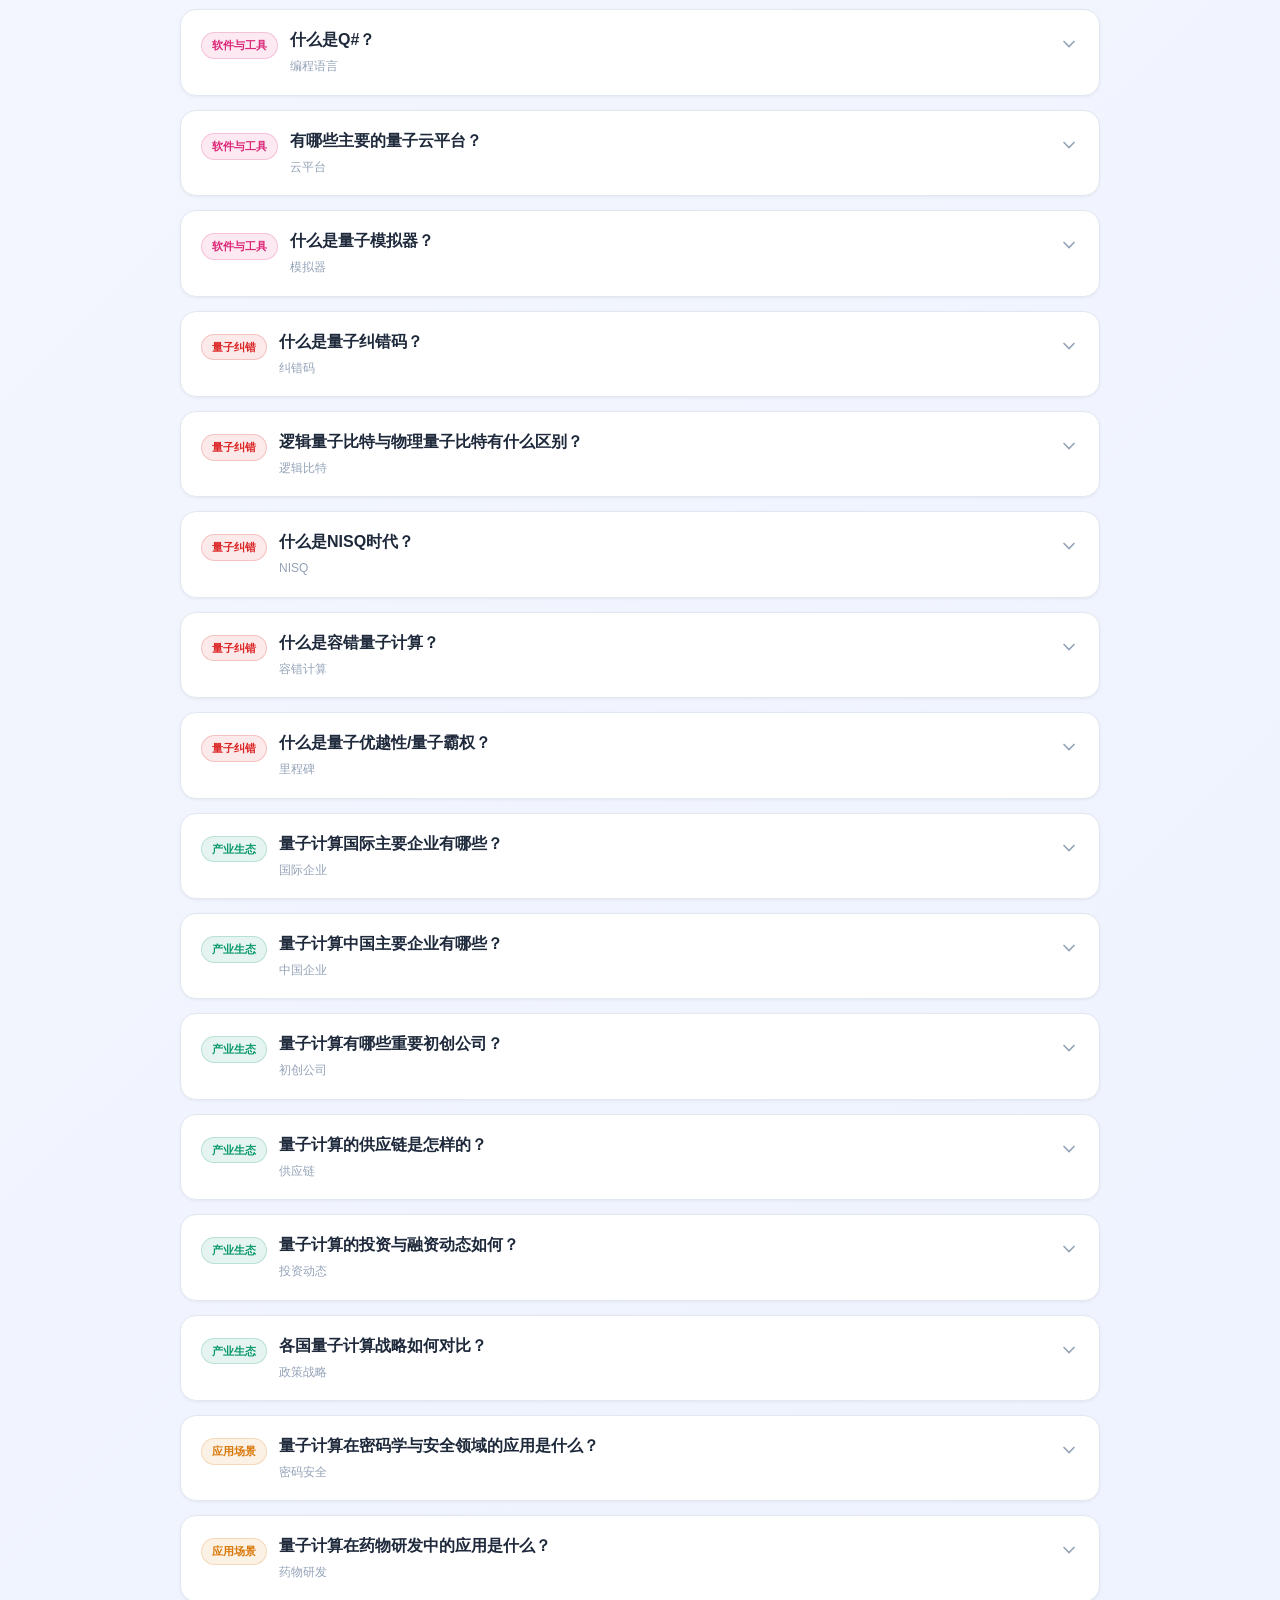
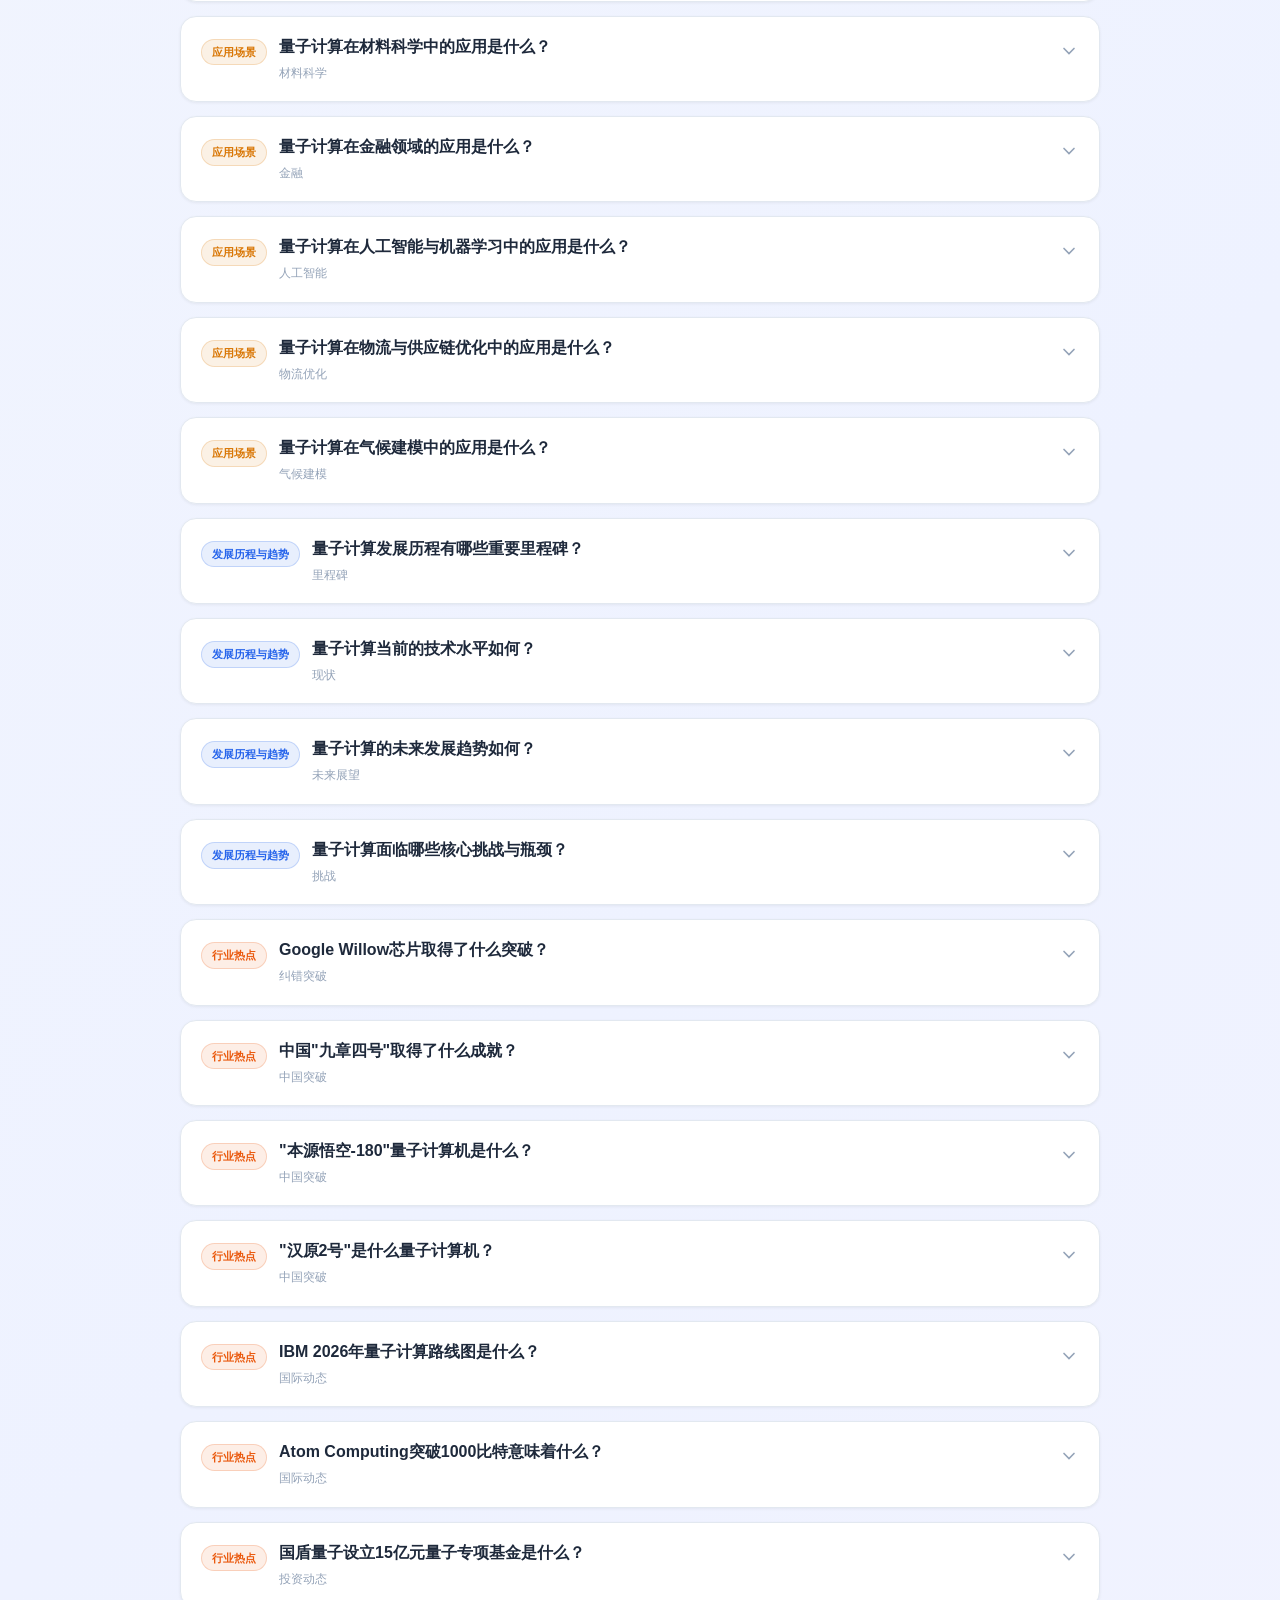
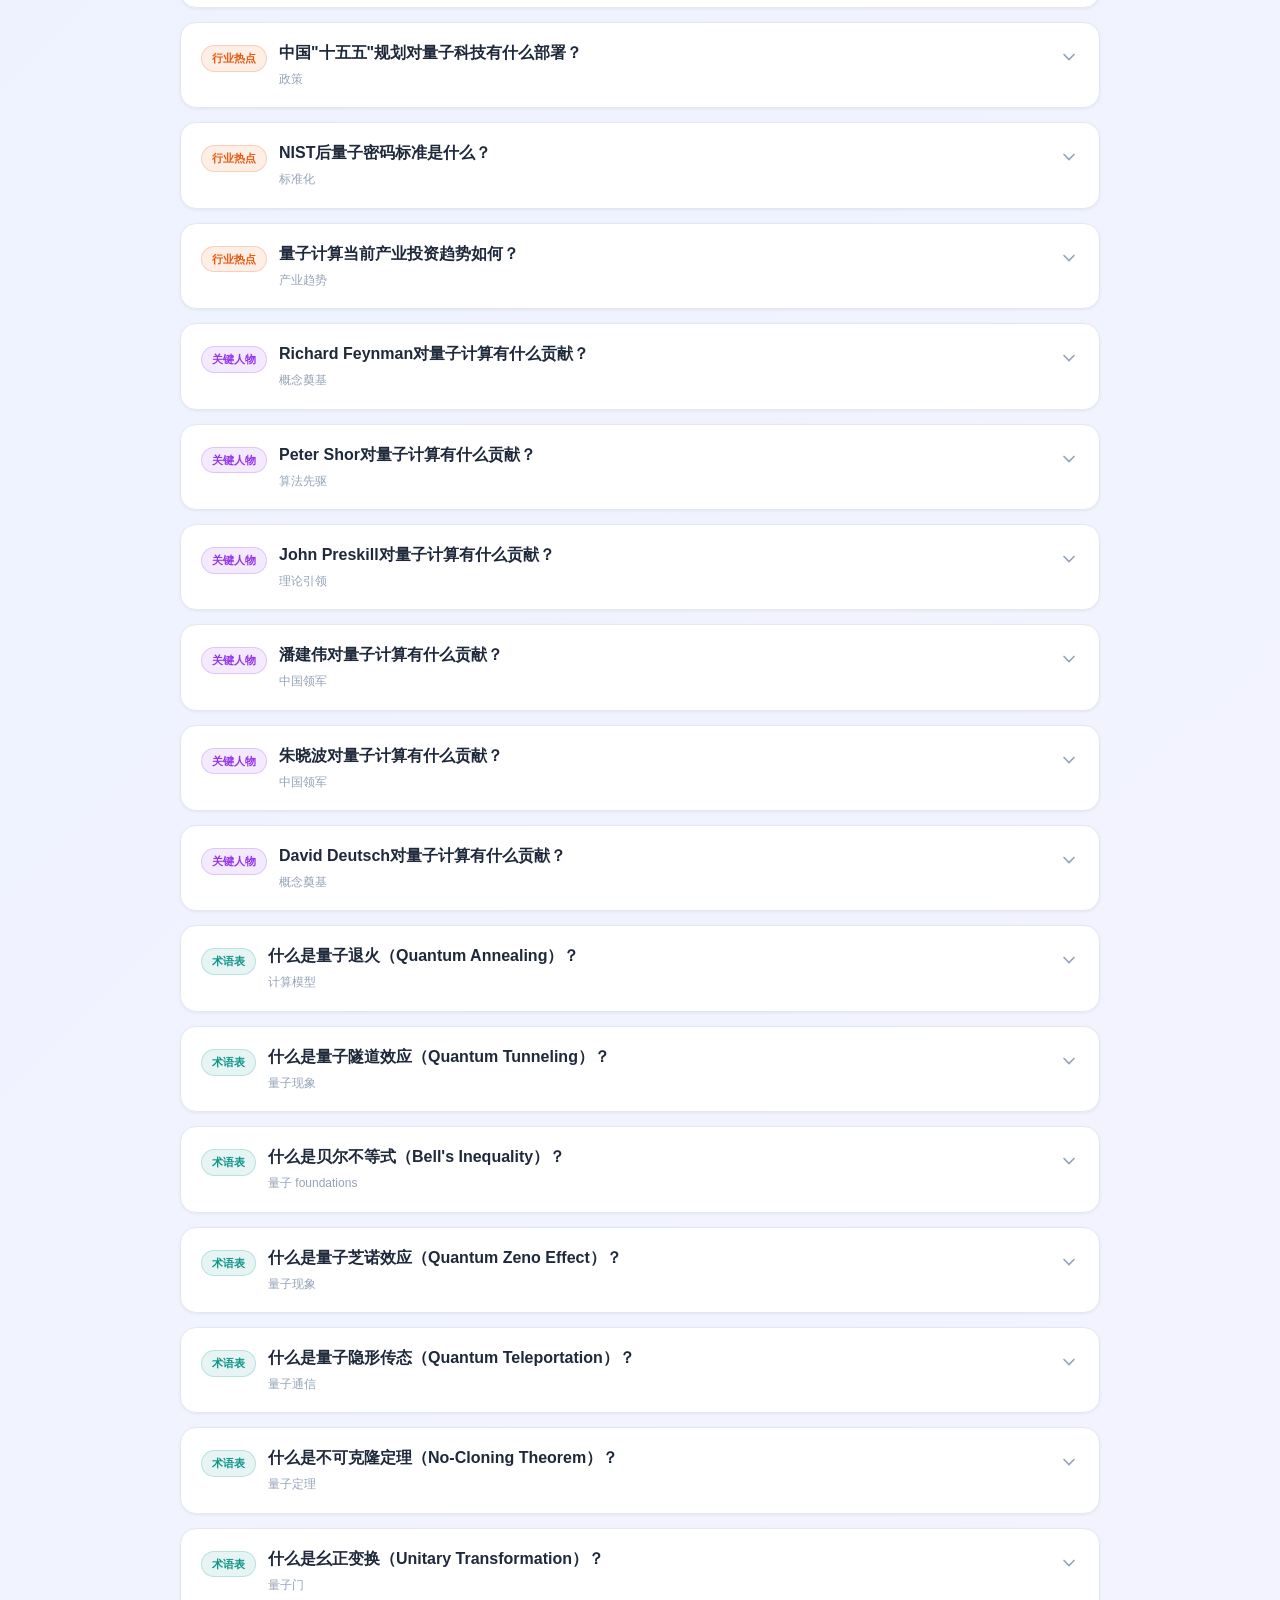
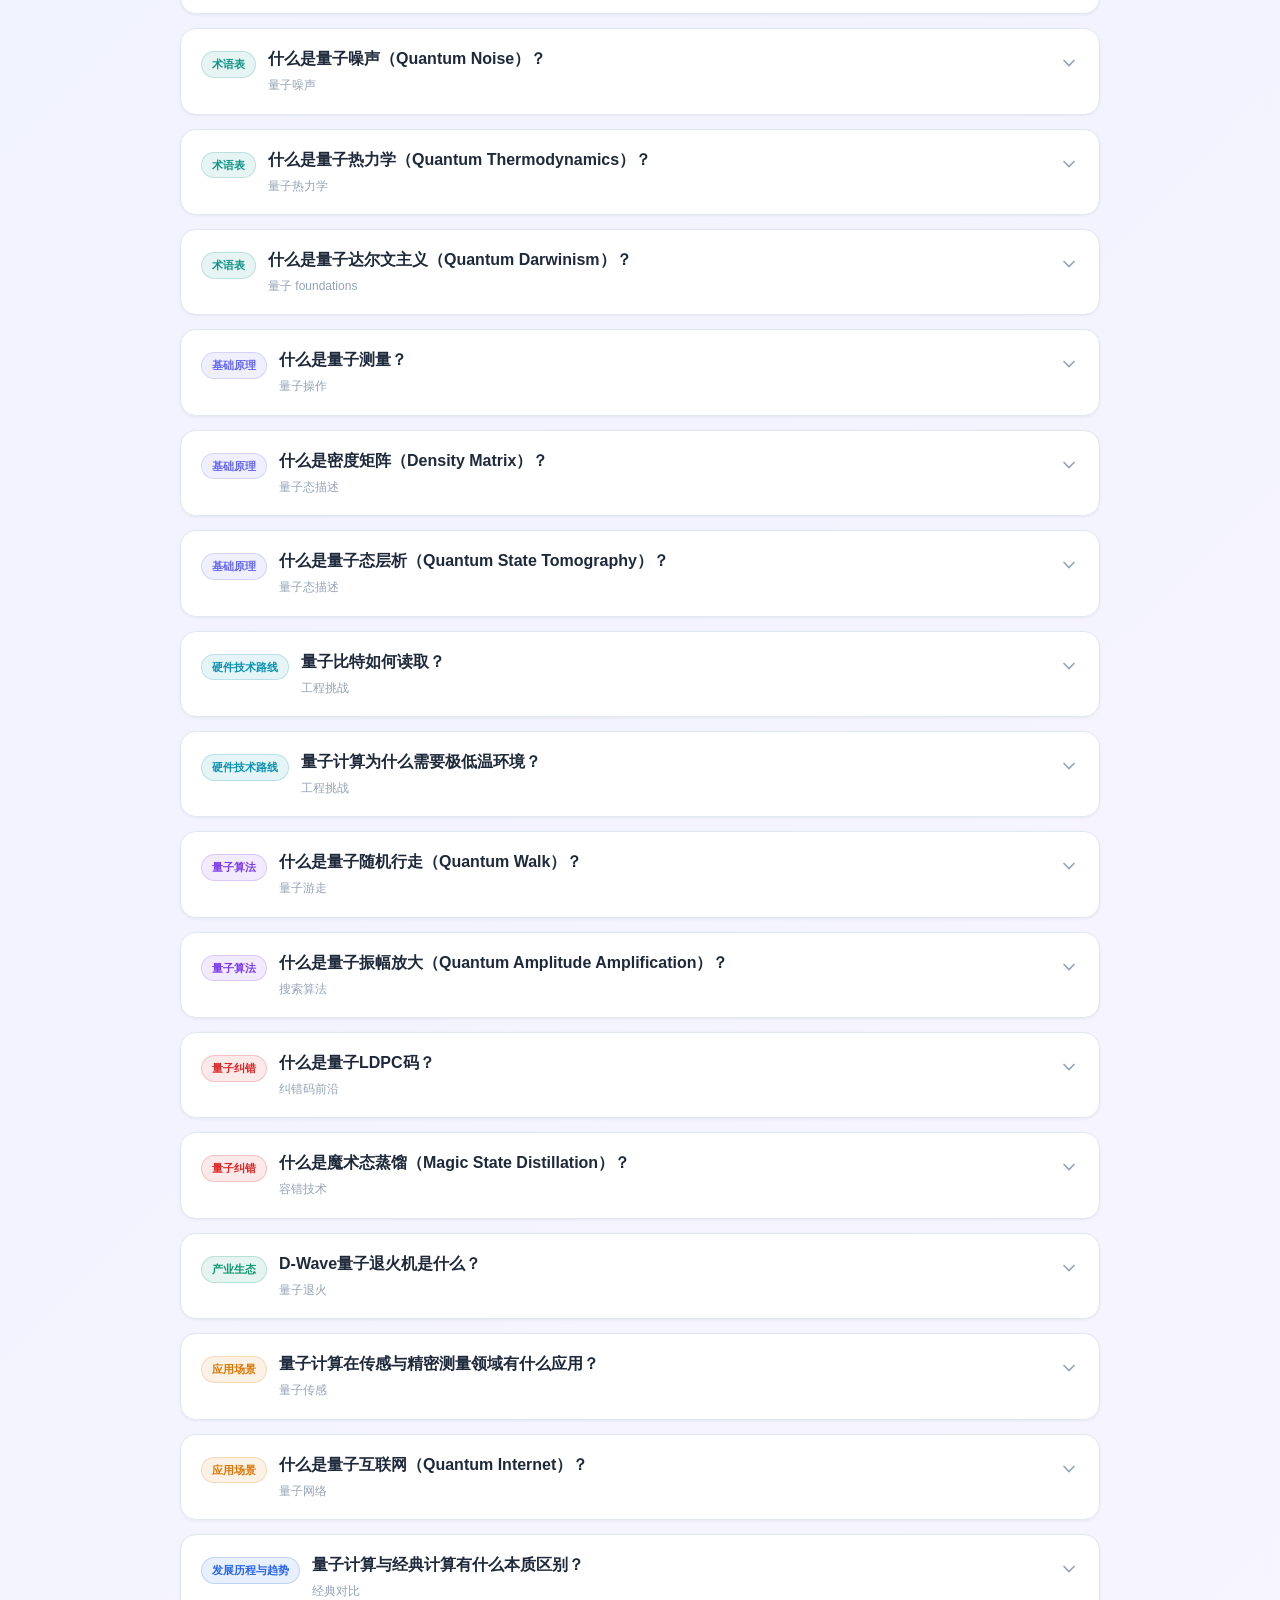
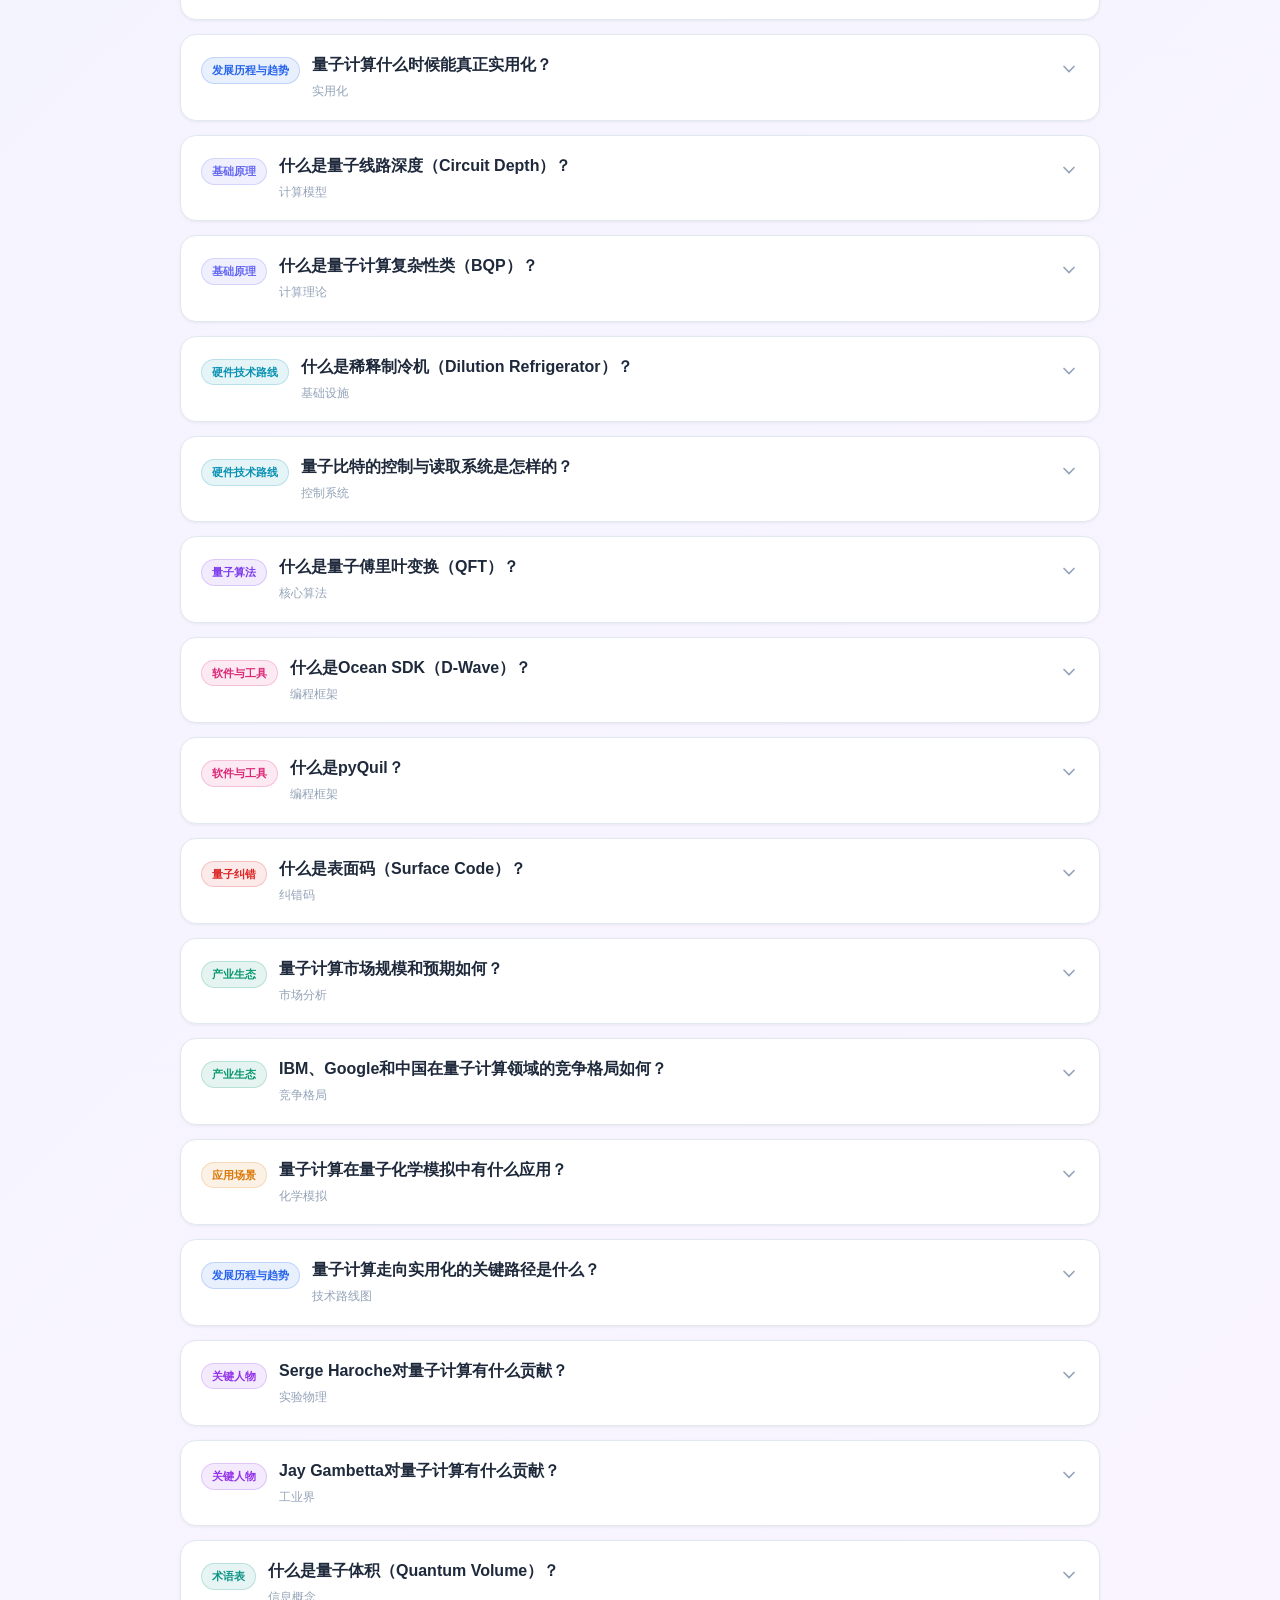
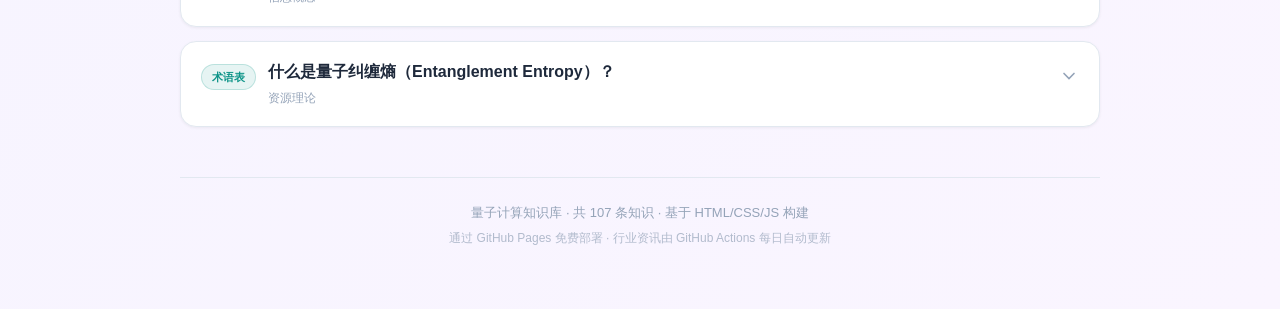
==== commit 34f09107: "UI美化: 模型描述+按钮修复+量子掷骰子趣味交互 - 修复交互按钮文字溢出: gate-btn改为min-width+padding自适应 - 为6个交互模型添加解释描述段落(.lab-card-d" ====
--- a/index.html
+++ b/index.html
@@ -126,6 +126,10 @@
             <span class="lab-icon">Q</span>
             <div><div class="lab-card-title">Bloch球可视化</div><div class="lab-card-sub">单量子比特态的几何表示</div></div>
           </div>
+          <div class="lab-card-desc">
+            <span class="desc-tag">核心概念</span><strong>量子态可视化</strong> — 用三维球体表示单量子比特的状态空间。<br>
+            点击 H/X/Y/Z/S 门按钮，观察态向量如何在球面上移动，直观理解量子门对状态的变换。球面顶端是 |0⟩，底端是 |1⟩，赤道上的点代表叠加态。
+          </div>
           <div class="bloch-wrapper" id="blochSphere"></div>
         </div>
 
@@ -135,6 +139,10 @@
             <span class="lab-icon">C</span>
             <div><div class="lab-card-title">量子线路模拟器</div><div class="lab-card-sub">拖拽量子门构建线路</div></div>
           </div>
+          <div class="lab-card-desc">
+            <span class="desc-tag">动手实验</span><strong>构建量子线路</strong> — 量子算法通过量子门序列执行。<br>
+            从左侧门库中拖拽或点击 H、X、Z、CNOT 等量子门放入线路，然后点击「运行」查看最终量子态的概率分布。这是理解量子算法工作原理的核心方式。
+          </div>
           <div class="circuit-wrapper" id="circuitSim"></div>
         </div>
 
@@ -144,6 +152,10 @@
             <span class="lab-icon">E</span>
             <div><div class="lab-card-title">量子纠缠演示器</div><div class="lab-card-sub">Bell态测量与非局域关联</div></div>
           </div>
+          <div class="lab-card-desc">
+            <span class="desc-tag">核心概念</span><strong>量子纠缠</strong> — 爱因斯坦称之为「幽灵般的超距作用」。<br>
+            制备一对纠缠的 Bell 态后，测量其中一个量子比特会瞬间决定另一个的状态，无论它们相距多远。这是量子通信和量子计算的核心资源，也是量子力学最反直觉的特性之一。
+          </div>
           <div class="entangle-wrapper" id="entangleDemo"></div>
         </div>
 
@@ -153,6 +165,10 @@
             <span class="lab-icon">W</span>
             <div><div class="lab-card-title">双缝实验模拟</div><div class="lab-card-sub">波粒二象性与叠加态</div></div>
           </div>
+          <div class="lab-card-desc">
+            <span class="desc-tag">经典实验</span><strong>波粒二象性</strong> — 量子力学的核心实验，揭示了微观粒子的双重性质。<br>
+            发射粒子通过双缝，关闭「路径探测」时粒子表现出波动性形成干涉条纹；打开探测后粒子「选择」一条路径，干涉消失。这正是量子叠加态在宏观层面的直观体现。
+          </div>
           <div class="slit-wrapper" id="slitExperiment"></div>
         </div>
 
@@ -162,6 +178,10 @@
             <span class="lab-icon">K</span>
             <div><div class="lab-card-title">BB84量子密钥分发</div><div class="lab-card-sub">量子通信安全协议演示</div></div>
           </div>
+          <div class="lab-card-desc">
+            <span class="desc-tag">应用协议</span><strong>量子密钥分发 (QKD)</strong> — 利用量子力学原理实现无条件安全的密钥交换。<br>
+            Alice 用随机基发送量子比特，Bob 用随机基测量。如果窃听者 Eve 介入，她的测量会引入可检测的错误率。这正是量子通信安全的物理基础。
+          </div>
           <div class="bb84-wrapper" id="bb84Demo"></div>
         </div>
 
@@ -171,7 +191,24 @@
             <span class="lab-icon">M</span>
             <div><div class="lab-card-title">量子门矩阵可视化</div><div class="lab-card-sub">查看门操作的数学本质</div></div>
           </div>
+          <div class="lab-card-desc">
+            <span class="desc-tag">数学本质</span><strong>酉矩阵</strong> — 量子门是作用在量子态上的酉变换，保持态向量长度不变。<br>
+            点击不同门按钮查看其矩阵表示。H 门创建叠加态，X 门翻转比特，CNOT 门实现两比特纠缠。理解矩阵是理解量子计算数学本质的关键。
+          </div>
           <div class="matrix-wrapper" id="matrixView"></div>
+        </div>
+
+        <!-- 量子掷骰子 -->
+        <div class="lab-card" id="lab-dice">
+          <div class="lab-card-header">
+            <span class="lab-icon">D</span>
+            <div><div class="lab-card-title">量子掷骰子</div><div class="lab-card-sub">趣味交互 · 叠加态坍缩</div></div>
+          </div>
+          <div class="lab-card-desc">
+            <span class="desc-tag">趣味体验</span><strong>量子随机数</strong> — 真正的随机性来自量子测量。<br>
+            点击硬币在「叠加态」和「确定态」之间切换。量子掷骰子利用量子叠加态的坍缩产生真随机数，这是量子计算最简单也最直观的应用。
+          </div>
+          <div class="quantum-coin-section" id="quantumCoin"></div>
         </div>
       </div>
     </section>
--- a/style.css
+++ b/style.css
@@ -147,15 +147,20 @@
 
 /* ===== Lab Section ===== */
 .lab-intro { text-align: center; margin-bottom: 28px; }
-.lab-title { font-size: 22px; font-weight: 700; color: var(--text-primary); margin-bottom: 6px; }
+.lab-title { font-size: 22px; font-weight: 700; background: linear-gradient(135deg, #7c3aed, #2563eb); -webkit-background-clip: text; -webkit-text-fill-color: transparent; background-clip: text; margin-bottom: 6px; }
 .lab-desc { font-size: 14px; color: var(--text-secondary); }
 .lab-grid { display: grid; grid-template-columns: 1fr; gap: 20px; }
-.lab-card { background: #fff; border: 1.5px solid var(--border-color); border-radius: 20px; padding: 24px; box-shadow: var(--shadow-md); transition: var(--transition); animation: fadeInUp 0.5s ease-out backwards; }
-.lab-card:hover { border-color: var(--border-hover); box-shadow: var(--shadow-lg); }
-.lab-card-header { display: flex; align-items: center; gap: 14px; margin-bottom: 20px; padding-bottom: 16px; border-bottom: 1px solid var(--border-color); }
-.lab-icon { width: 42px; height: 42px; border-radius: 12px; background: linear-gradient(135deg, #7c3aed, #6366f1); color: #fff; font-size: 20px; font-weight: 700; display: flex; align-items: center; justify-content: center; flex-shrink: 0; font-family: "Courier New", monospace; }
+.lab-card { background: #fff; border: 1.5px solid var(--border-color); border-radius: 20px; padding: 24px; box-shadow: var(--shadow-md); transition: var(--transition); animation: fadeInUp 0.5s ease-out backwards; position: relative; overflow: hidden; }
+.lab-card::before { content: ""; position: absolute; top: 0; left: 0; right: 0; height: 4px; background: linear-gradient(90deg, #7c3aed, #6366f1, #2563eb); border-radius: 20px 20px 0 0; opacity: 0; transition: var(--transition); }
+.lab-card:hover { border-color: var(--border-hover); box-shadow: var(--shadow-lg); transform: translateY(-3px); }
+.lab-card:hover::before { opacity: 1; }
+.lab-card-header { display: flex; align-items: center; gap: 14px; margin-bottom: 12px; padding-bottom: 12px; border-bottom: 1px solid var(--border-color); }
+.lab-icon { width: 44px; height: 44px; border-radius: 12px; background: linear-gradient(135deg, #7c3aed, #6366f1); color: #fff; font-size: 20px; font-weight: 700; display: flex; align-items: center; justify-content: center; flex-shrink: 0; font-family: "Courier New", monospace; box-shadow: 0 4px 12px rgba(124,58,237,0.25); }
 .lab-card-title { font-size: 17px; font-weight: 700; color: var(--text-primary); }
 .lab-card-sub { font-size: 12px; color: var(--text-muted); }
+.lab-card-desc { font-size: 13px; color: var(--text-secondary); line-height: 1.7; margin-bottom: 18px; padding: 12px 16px; background: linear-gradient(135deg, rgba(124,58,237,0.04), rgba(37,99,235,0.04)); border-radius: 12px; border-left: 3px solid var(--accent-purple); }
+.lab-card-desc strong { color: var(--accent-purple); font-weight: 600; }
+.lab-card-desc .desc-tag { display: inline-block; font-size: 11px; padding: 1px 8px; border-radius: 4px; background: var(--accent-purple-light); color: var(--accent-purple); margin-right: 4px; font-weight: 600; }
 
 /* Bloch Sphere */
 .bloch-wrapper { display: flex; justify-content: center; }
@@ -163,11 +168,12 @@
 .bloch-controls { display: flex; flex-direction: column; gap: 16px; align-items: center; }
 .bloch-state-label { font-family: "Courier New", monospace; font-size: 18px; font-weight: 700; color: var(--accent-purple); background: var(--accent-purple-light); padding: 8px 20px; border-radius: 12px; border: 1px solid rgba(124,58,237,0.2); min-height: 40px; display: flex; align-items: center; }
 .bloch-gates { display: flex; gap: 8px; flex-wrap: wrap; justify-content: center; }
-.gate-btn { width: 44px; height: 44px; border: 2px solid var(--accent-purple); background: #fff; color: var(--accent-purple); border-radius: 10px; font-size: 16px; font-weight: 700; cursor: pointer; transition: var(--transition); display: flex; align-items: center; justify-content: center; font-family: "Courier New", monospace; }
+.gate-btn { min-width: 44px; height: 44px; padding: 0 12px; border: 2px solid var(--accent-purple); background: #fff; color: var(--accent-purple); border-radius: 10px; font-size: 15px; font-weight: 700; cursor: pointer; transition: var(--transition); display: flex; align-items: center; justify-content: center; font-family: "Courier New", monospace; white-space: nowrap; overflow: visible; }
 .gate-btn:hover { background: var(--accent-purple); color: #fff; transform: translateY(-2px); box-shadow: 0 4px 12px rgba(124,58,237,0.3); }
 .gate-btn:active { transform: translateY(0); }
-.gate-btn.reset { width: auto; padding: 0 16px; font-size: 13px; border-color: var(--text-muted); color: var(--text-secondary); }
+.gate-btn.reset { padding: 0 16px; font-size: 13px; border-color: var(--text-muted); color: var(--text-secondary); font-family: inherit; }
 .gate-btn.reset:hover { background: var(--text-muted); color: #fff; }
+.gate-btn.wide { padding: 0 18px; font-size: 13px; font-family: inherit; font-weight: 600; }
 .bloch-info { font-size: 12px; color: var(--text-muted); text-align: center; line-height: 1.6; max-width: 220px; }
 #blochVector, #blochPoint { transition: all 0.4s cubic-bezier(0.34,1.56,0.64,1); }
 
@@ -328,4 +334,21 @@
   .news-header { flex-direction: column; align-items: flex-start; gap: 8px; }
   .tl-vertical { padding-left: 24px; }
   .tl-event-dot { left: -24px; width: 14px; height: 14px; }
+  .gate-btn { min-width: 36px; height: 38px; font-size: 14px; padding: 0 10px; }
 }
+
+/* ===== Quantum Coin Flip (Fun) ===== */
+.quantum-coin-section { margin-top: 12px; }
+.quantum-coin-box { display: flex; flex-direction: column; align-items: center; gap: 20px; }
+.quantum-coin { width: 100px; height: 100px; border-radius: 50%; display: flex; align-items: center; justify-content: center; font-size: 40px; cursor: pointer; transition: var(--transition); background: linear-gradient(135deg, #7c3aed, #6366f1); color: #fff; box-shadow: 0 8px 24px rgba(124,58,237,0.3); user-select: none; }
+.quantum-coin.flipping { animation: coinFlip 0.6s ease-in-out; }
+@keyframes coinFlip { 0% { transform: rotateY(0deg) scale(1); } 50% { transform: rotateY(180deg) scale(1.3); } 100% { transform: rotateY(360deg) scale(1); } }
+.quantum-coin:hover { transform: scale(1.08); box-shadow: 0 12px 32px rgba(124,58,237,0.4); }
+.quantum-coin-result { font-size: 16px; font-weight: 600; color: var(--text-primary); min-height: 24px; text-align: center; }
+.quantum-coin-stats { display: flex; gap: 16px; flex-wrap: wrap; justify-content: center; font-size: 13px; color: var(--text-muted); }
+.quantum-coin-stats span strong { color: var(--accent-purple); }
+.quantum-superpose { display: flex; gap: 12px; flex-wrap: wrap; justify-content: center; }
+.quantum-superpose-bar { width: 200px; height: 12px; border-radius: 6px; background: var(--border-color); overflow: hidden; display: flex; }
+.quantum-superpose-fill-0 { height: 100%; background: var(--accent-blue); transition: width 0.3s ease; }
+.quantum-superpose-fill-1 { height: 100%; background: var(--accent-pink); transition: width 0.3s ease; }
+.quantum-superpose-labels { display: flex; justify-content: space-between; width: 200px; font-size: 11px; color: var(--text-muted); }
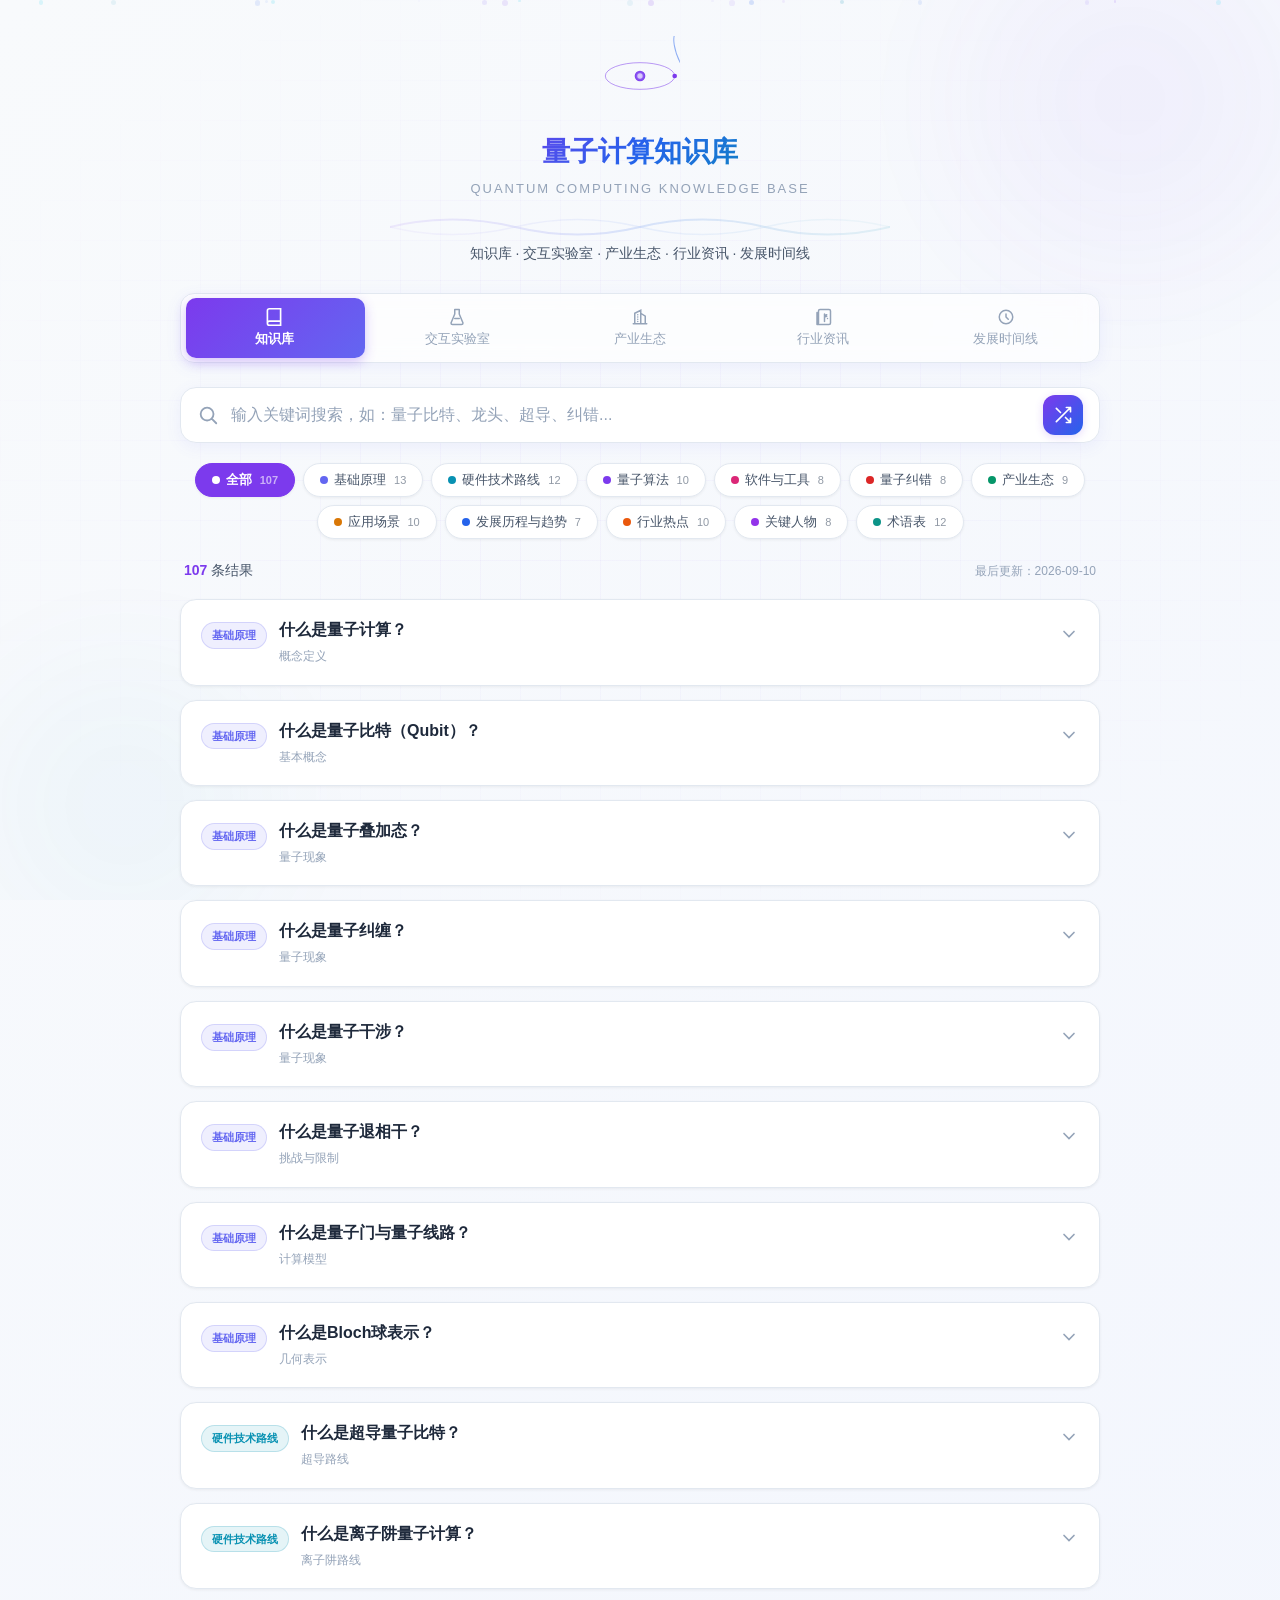
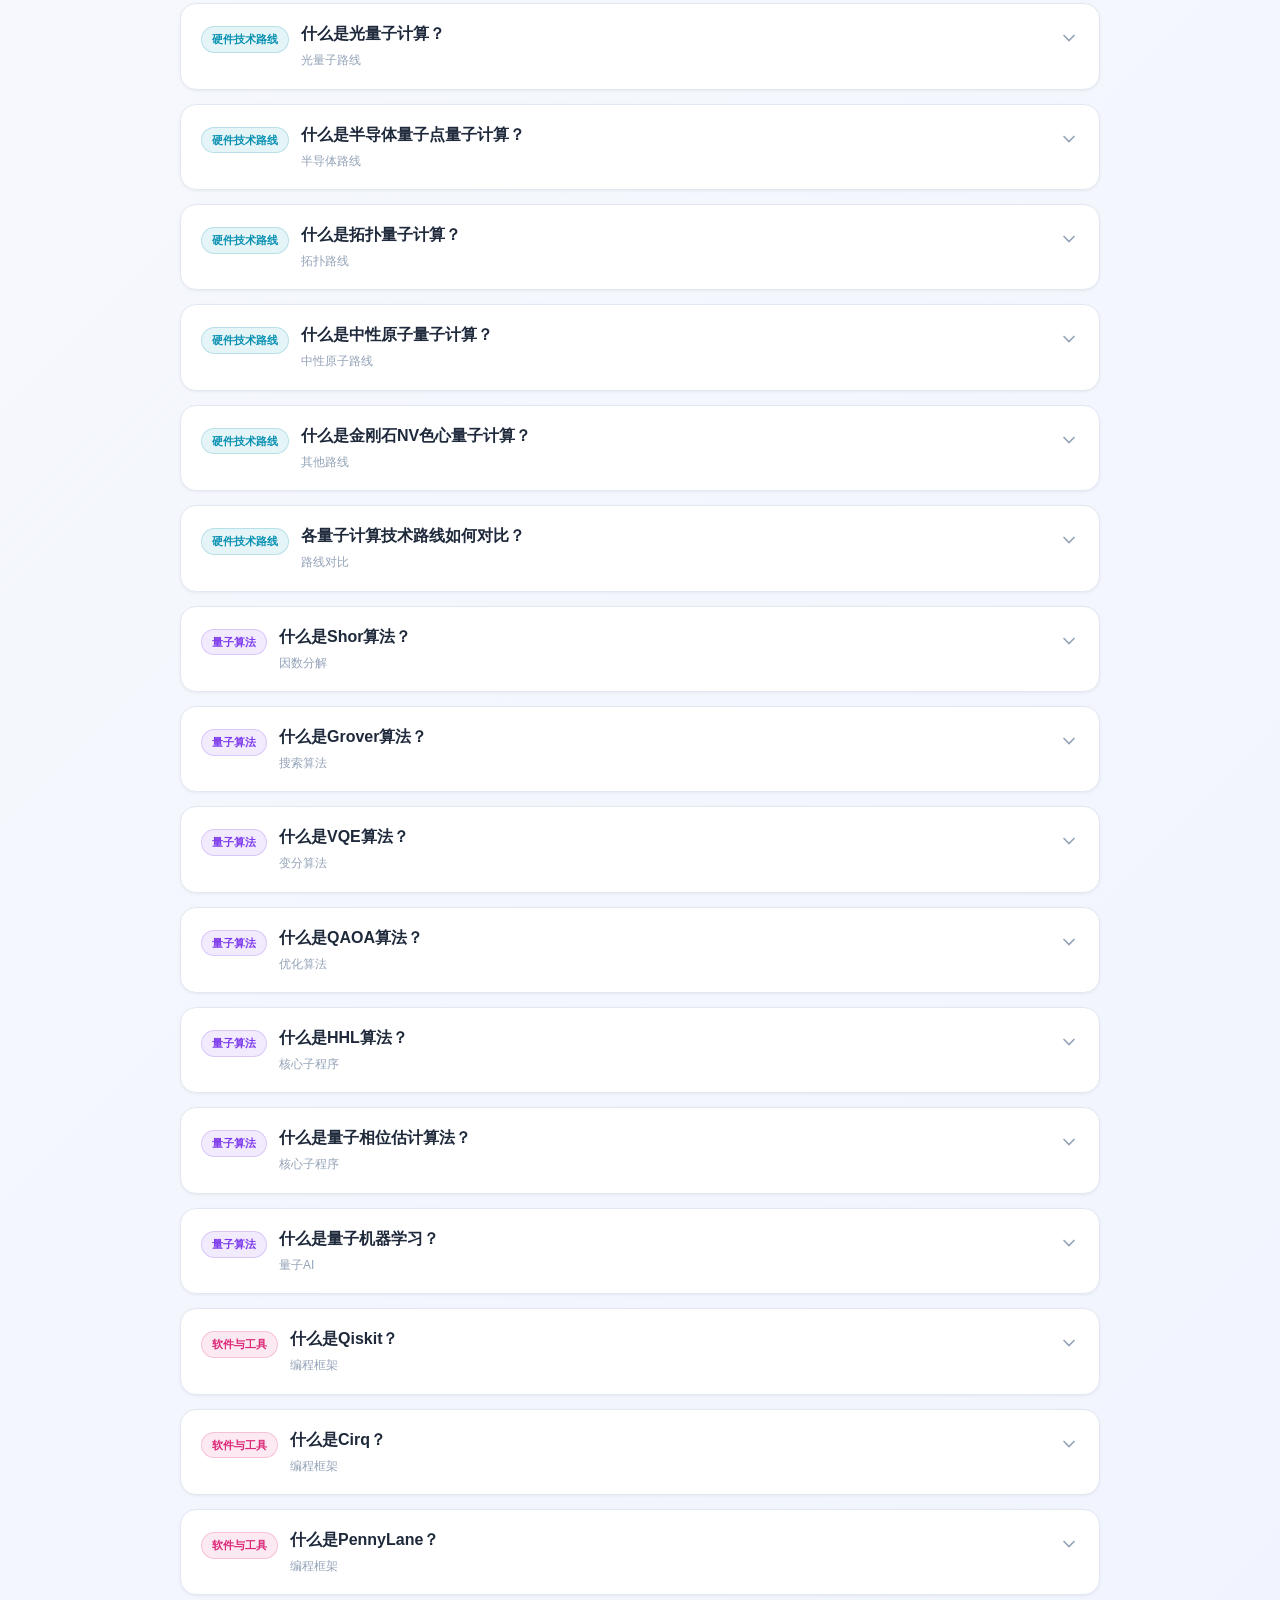
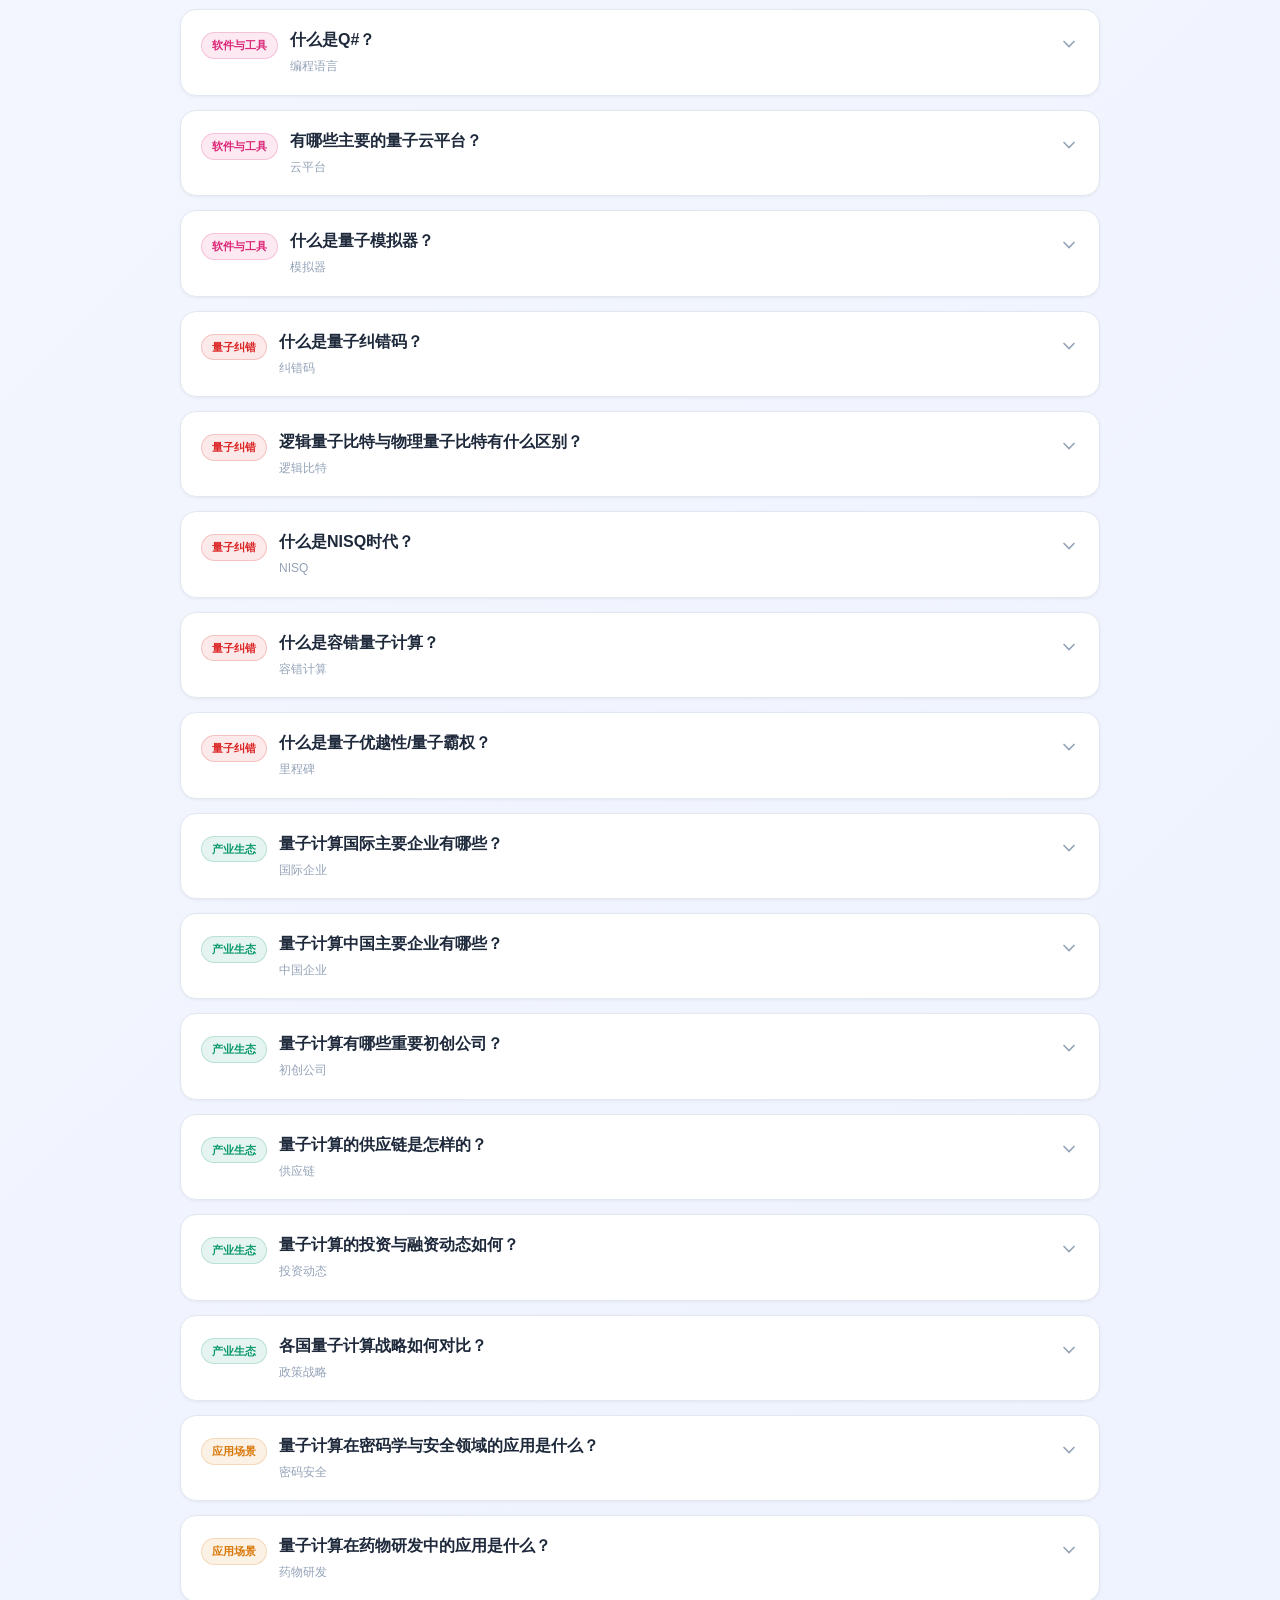
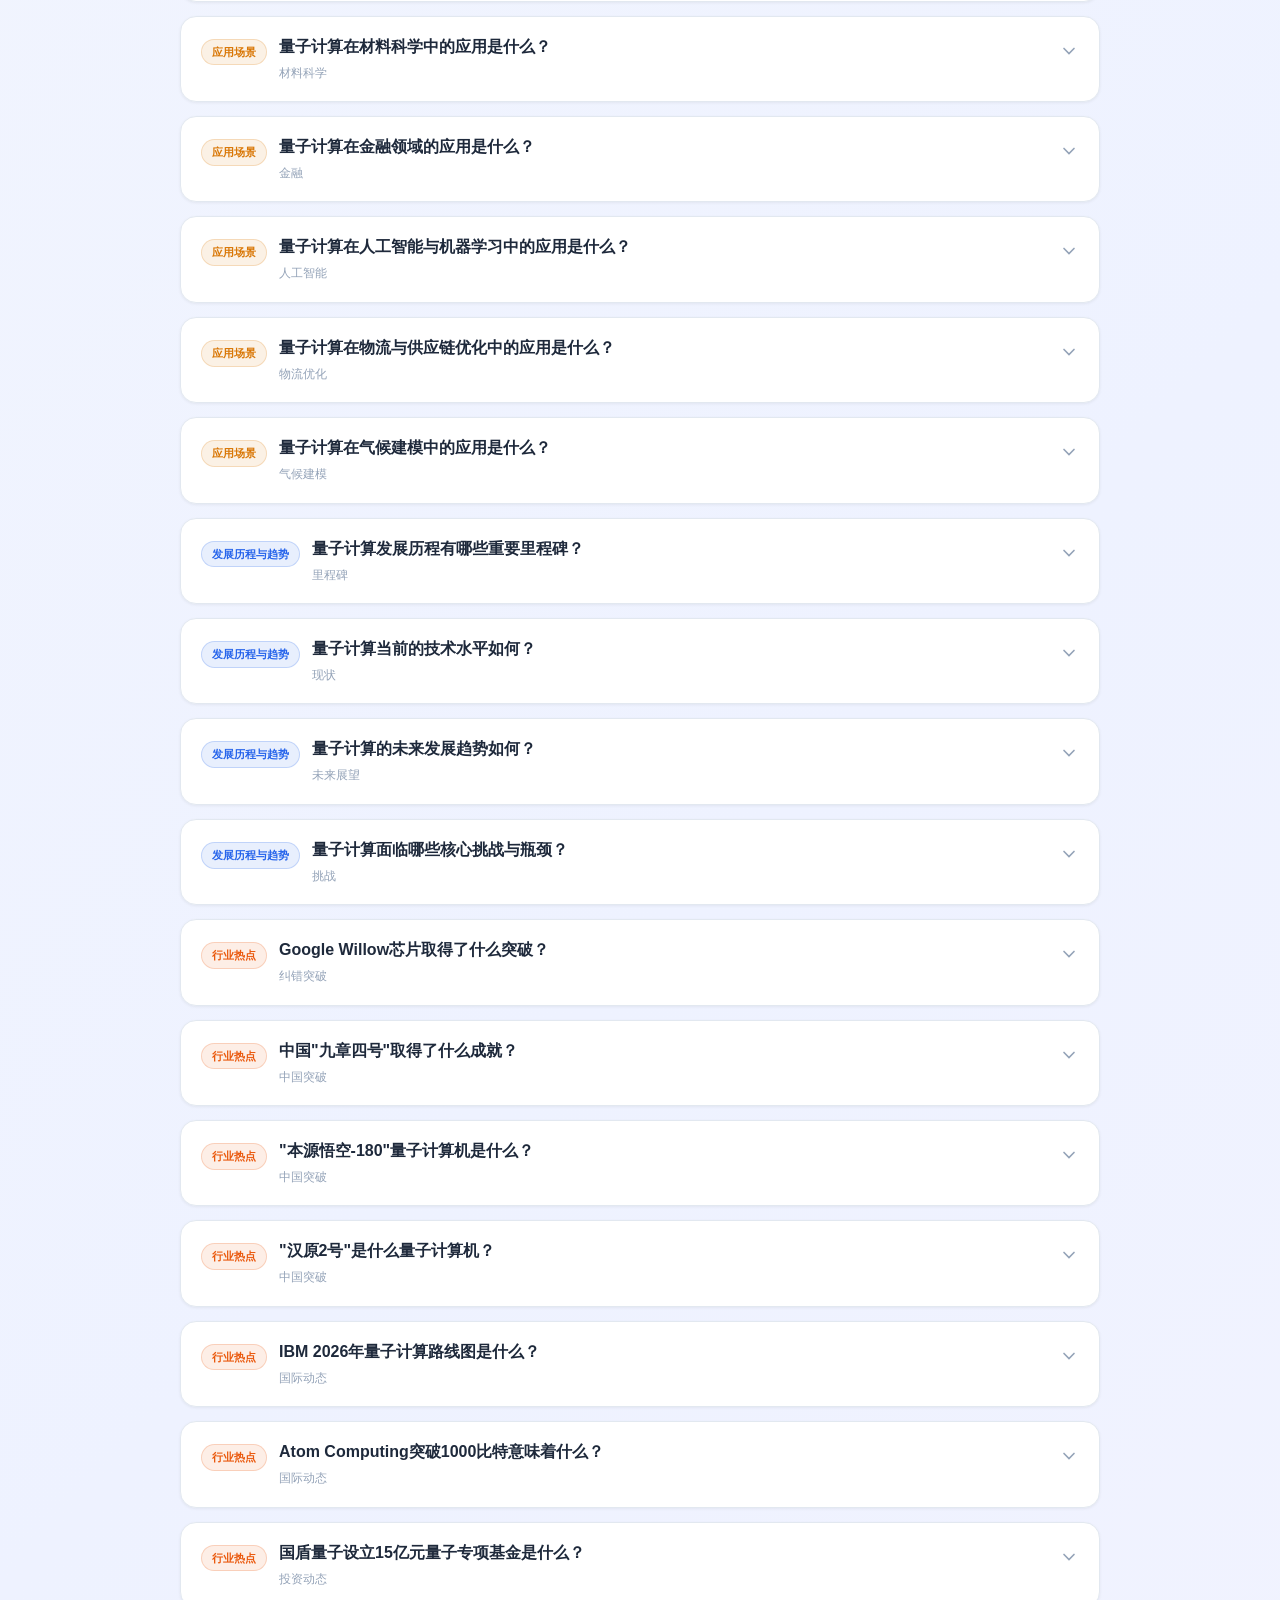
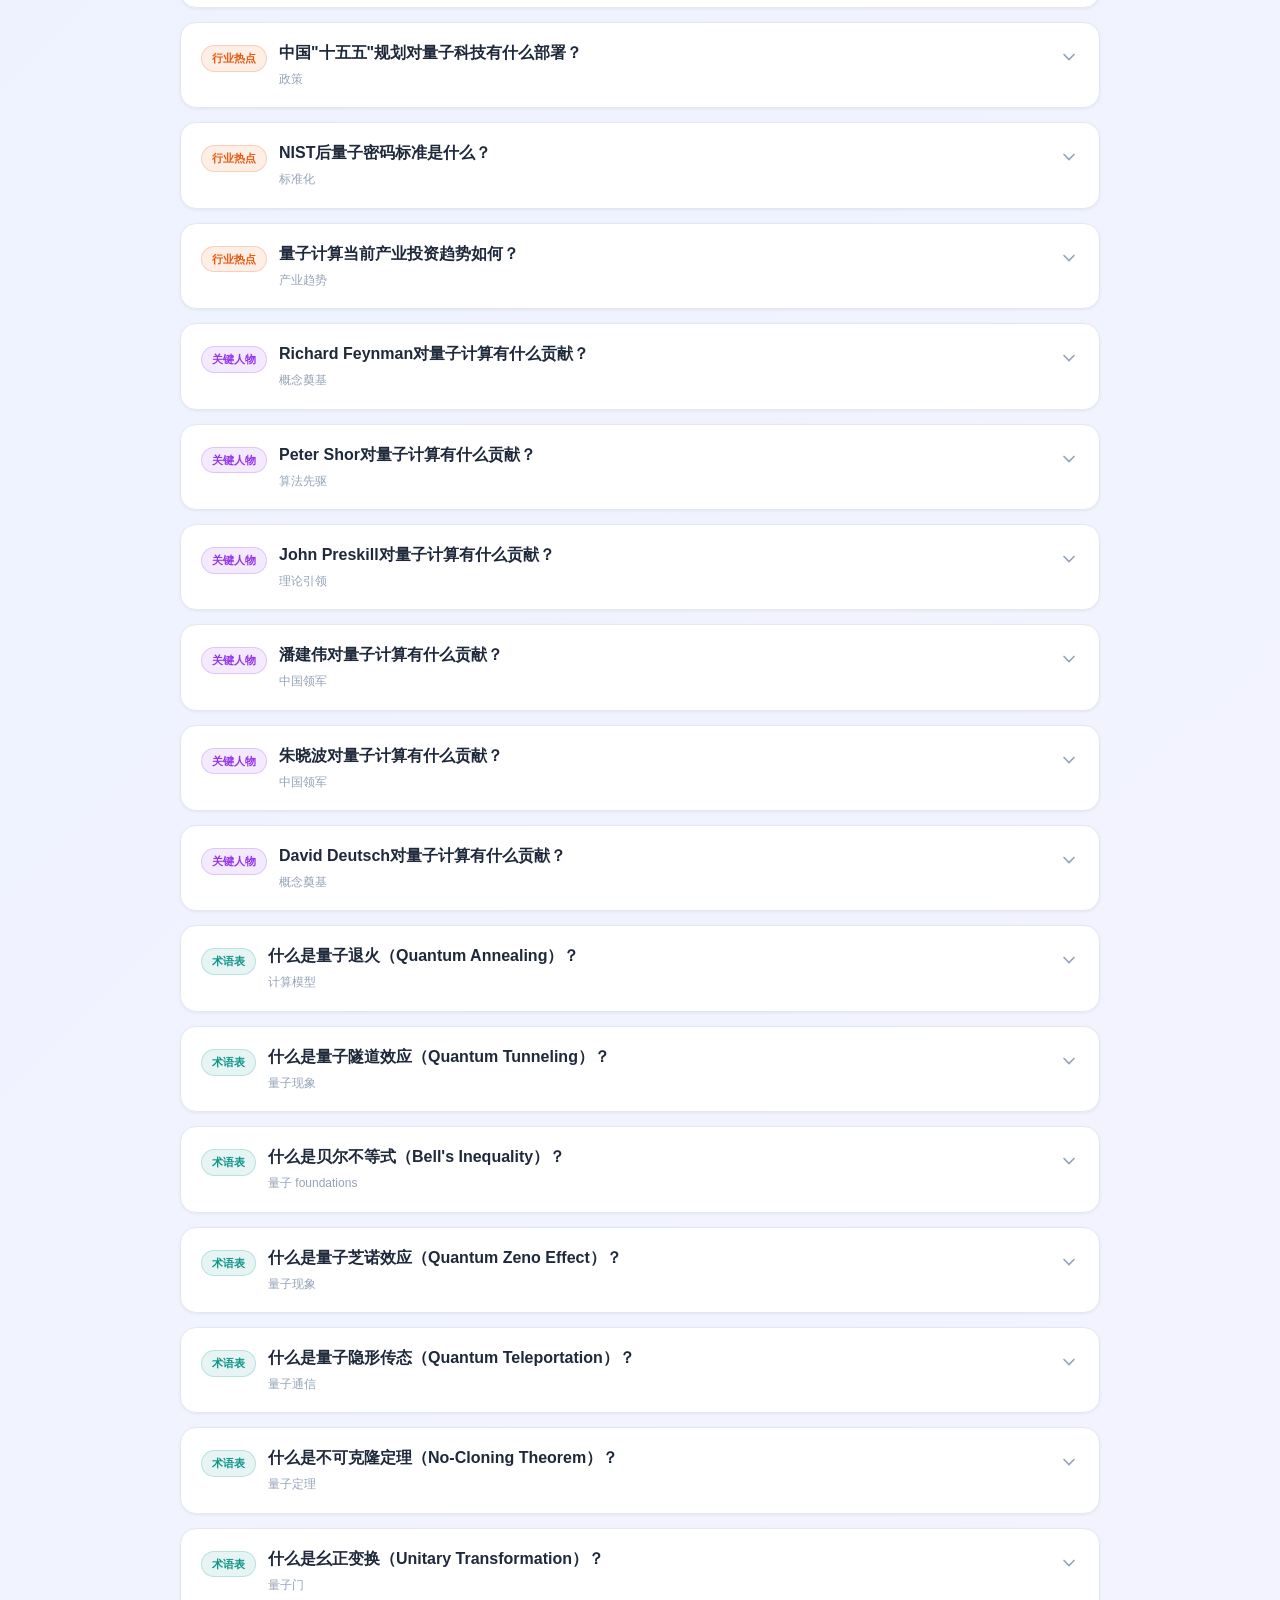
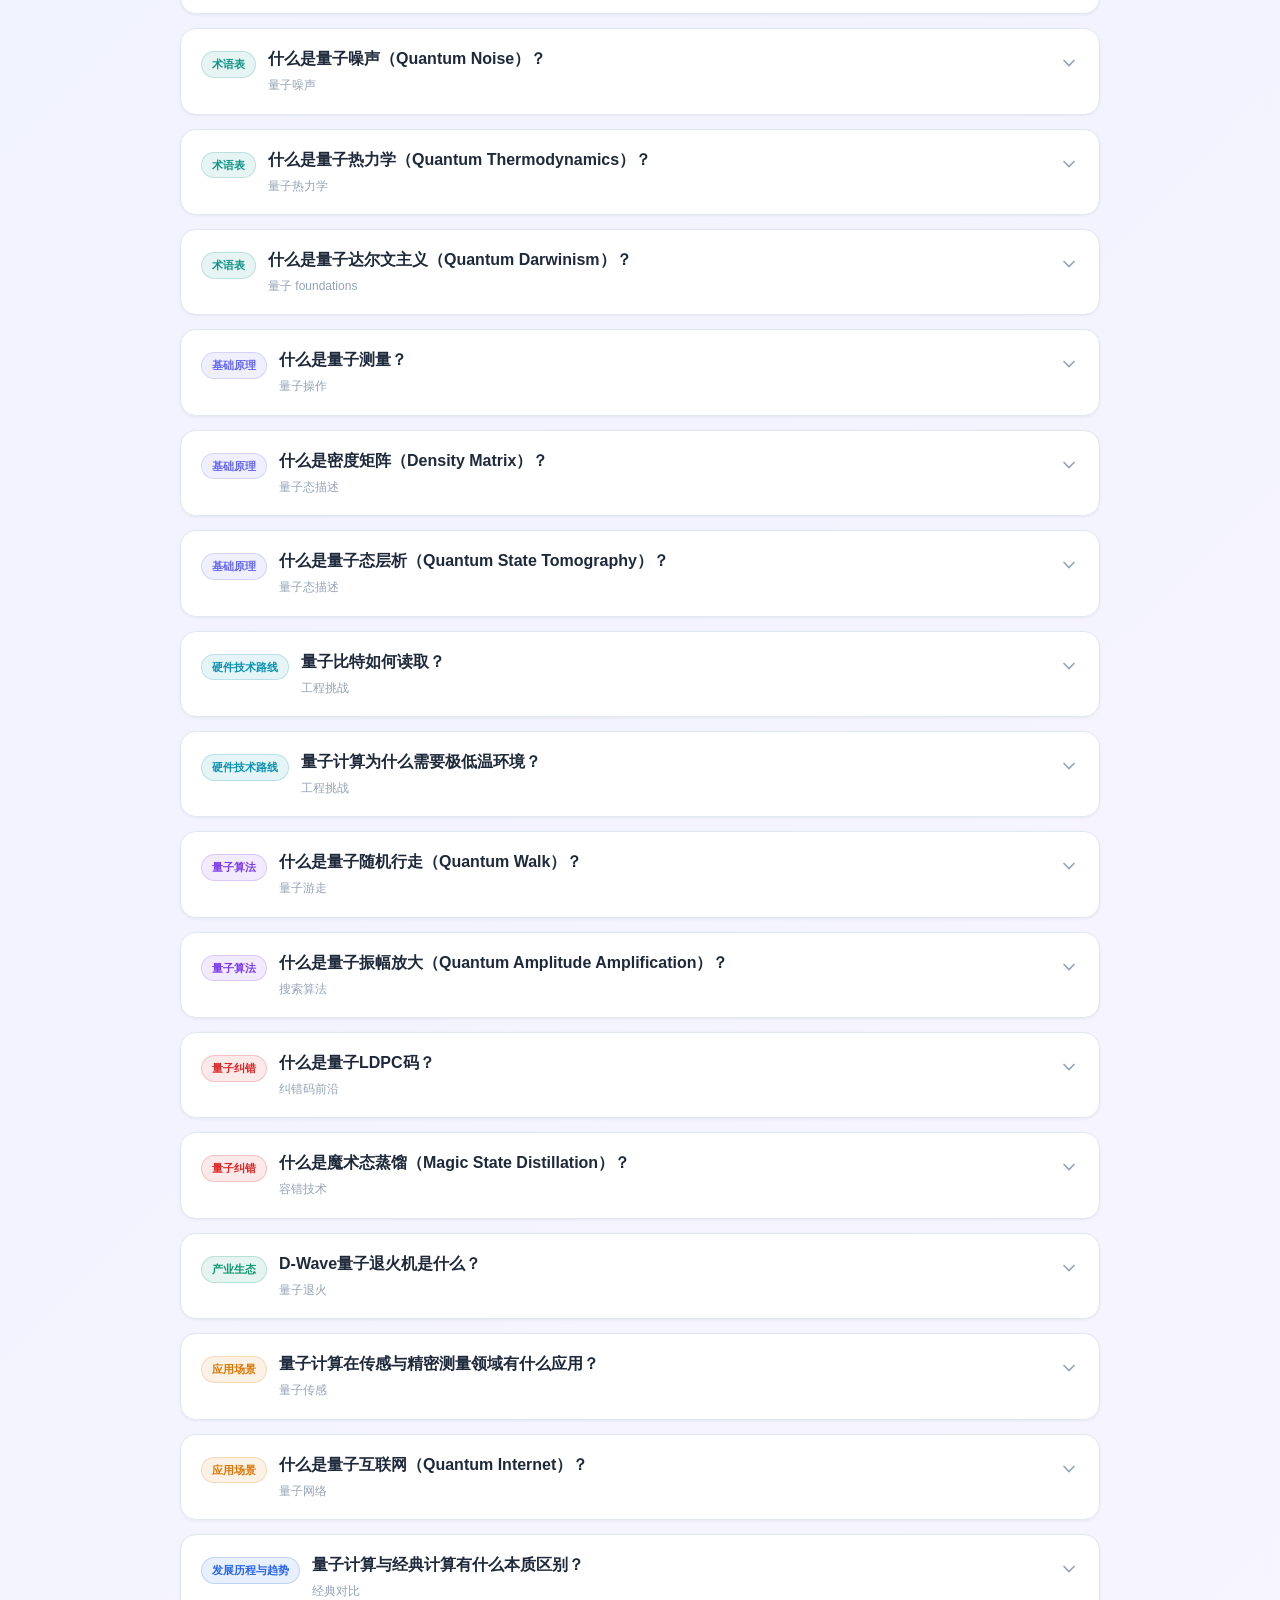
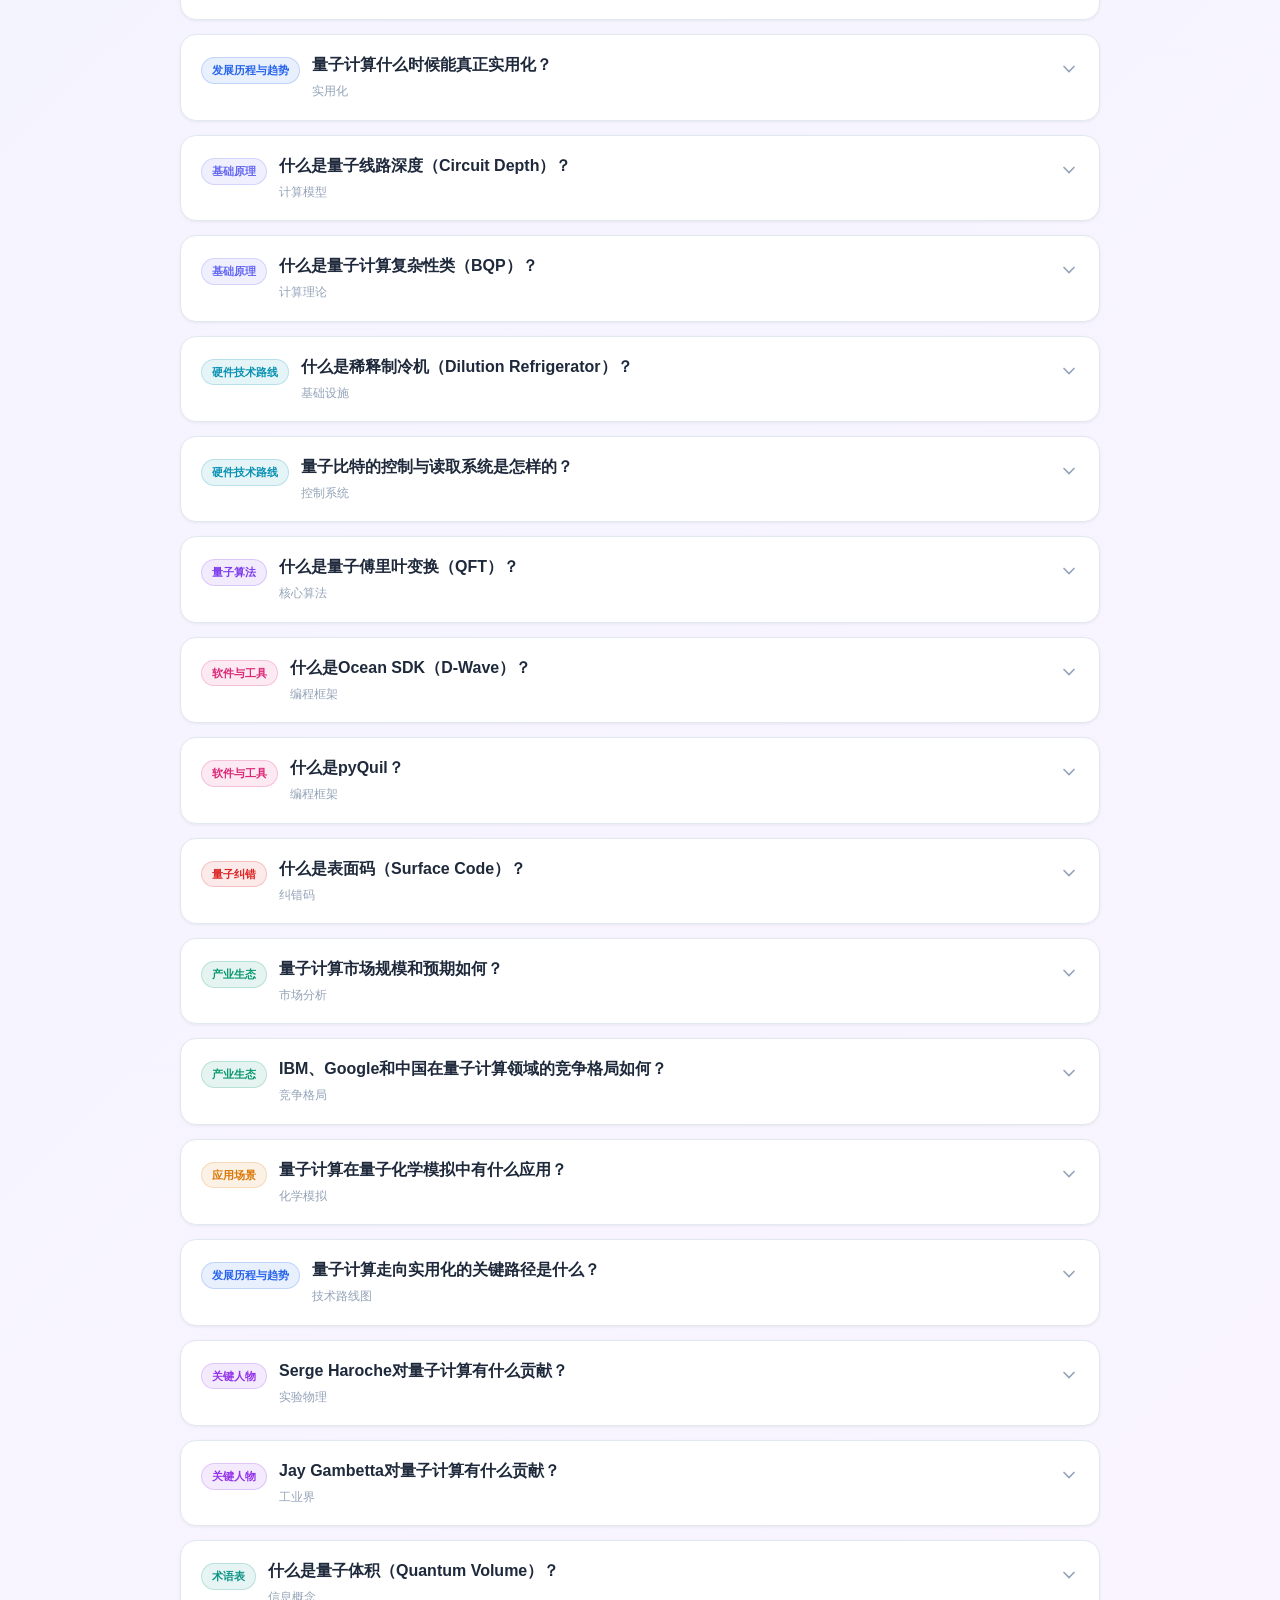
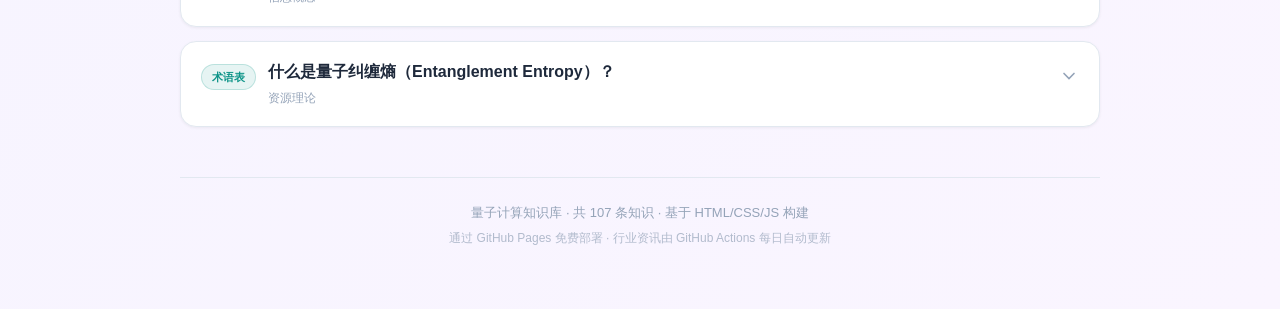
==== commit 47aac513: "Add ecosystem tab with 30 companies and comparison module - New 产业生态 tab: market data, company grid " ====
--- a/index.html
+++ b/index.html
@@ -58,7 +58,7 @@
           </defs>
         </svg>
       </div>
-      <p class="header-desc">知识库 · 交互实验室 · 行业资讯 · 发展时间线</p>
+      <p class="header-desc">知识库 · 交互实验室 · 产业生态 · 行业资讯 · 发展时间线</p>
     </header>
 
     <!-- ===== Tab Navigation ===== -->
@@ -70,6 +70,10 @@
       <button class="tab-btn" data-tab="lab">
         <svg viewBox="0 0 24 24" width="18" height="18"><path fill="none" stroke="currentColor" stroke-width="2" stroke-linecap="round" stroke-linejoin="round" d="M9 2v6L4 20a2 2 0 002 2h12a2 2 0 002-2L15 8V2M9 2h6M9 14h6"/></svg>
         <span>交互实验室</span>
+      </button>
+      <button class="tab-btn" data-tab="ecosystem">
+        <svg viewBox="0 0 24 24" width="18" height="18"><path fill="none" stroke="currentColor" stroke-width="2" stroke-linecap="round" d="M3 21h18M5 21V7l8-4v18M19 21V11l-6-4M9 9v.01M9 12v.01M9 15v.01M9 18v.01"/></svg>
+        <span>产业生态</span>
       </button>
       <button class="tab-btn" data-tab="news">
         <svg viewBox="0 0 24 24" width="18" height="18"><path fill="none" stroke="currentColor" stroke-width="2" stroke-linecap="round" d="M4 22h16a2 2 0 002-2V4a2 2 0 00-2-2H8a2 2 0 00-2 2v16a2 2 0 01-2 2zm0 0V6M18 14h.01M14 18V8M14 10l3-1M14 12l3-1"/></svg>
@@ -213,6 +217,52 @@
       </div>
     </section>
 
+    <!-- ===== Tab: 产业生态 ===== -->
+    <section class="tab-panel" id="panel-ecosystem">
+      <div class="eco-intro">
+        <h2 class="eco-title">产业生态</h2>
+        <p class="eco-desc">三大领域重点企业 · 市场规模 · 公司对比</p>
+      </div>
+
+      <div class="eco-market-row" id="ecoMarketRow"></div>
+
+      <div class="eco-domain-filter" id="ecoDomainFilter">
+        <button class="eco-domain-pill all active" data-domain="all"><span>全部领域</span></button>
+        <button class="eco-domain-pill qc" data-domain="qc"><span class="eco-domain-dot qc"></span><span>量子计算</span></button>
+        <button class="eco-domain-pill qt" data-domain="qt"><span class="eco-domain-dot qt"></span><span>量子通信</span></button>
+        <button class="eco-domain-pill qm" data-domain="qm"><span class="eco-domain-dot qm"></span><span>量子精密测量</span></button>
+      </div>
+
+      <div class="eco-company-grid" id="ecoCompanyGrid"></div>
+
+      <!-- Comparison Module -->
+      <div class="compare-section">
+        <div class="compare-header">
+          <div class="compare-title">
+            <svg viewBox="0 0 24 24" width="20" height="20"><path fill="none" stroke="#6d3bea" stroke-width="2" stroke-linecap="round" d="M9 3H5a2 2 0 00-2 2v4m0 6v4a2 2 0 002 2h4m6 0h4a2 2 0 002-2v-4m0-6V5a2 2 0 00-2-2h-4"/></svg>
+            公司对比
+          </div>
+          <button class="compare-clear-btn" id="compareClearBtn" onclick="clearCompare()">清空对比</button>
+        </div>
+        <p class="compare-hint">点击上方公司卡片中的「加入对比」按钮，选择两家公司进行横向比较</p>
+        <div class="compare-slots">
+          <div class="compare-slot" id="compareSlot1" data-slot="0">
+            <div class="compare-slot-label">
+              <svg viewBox="0 0 24 24" width="32" height="32"><path fill="none" stroke="currentColor" stroke-width="1.5" stroke-linecap="round" d="M12 5v14M5 12h14"/></svg>
+              <span>左侧公司</span>
+            </div>
+          </div>
+          <div class="compare-slot" id="compareSlot2" data-slot="1">
+            <div class="compare-slot-label">
+              <svg viewBox="0 0 24 24" width="32" height="32"><path fill="none" stroke="currentColor" stroke-width="1.5" stroke-linecap="round" d="M12 5v14M5 12h14"/></svg>
+              <span>右侧公司</span>
+            </div>
+          </div>
+        </div>
+        <div id="compareDetail"></div>
+      </div>
+    </section>
+
     <!-- ===== Tab: 行业资讯 ===== -->
     <section class="tab-panel" id="panel-news">
       <div class="news-header">
--- a/style.css
+++ b/style.css
@@ -352,3 +352,96 @@
 .quantum-superpose-fill-0 { height: 100%; background: var(--accent-blue); transition: width 0.3s ease; }
 .quantum-superpose-fill-1 { height: 100%; background: var(--accent-pink); transition: width 0.3s ease; }
 .quantum-superpose-labels { display: flex; justify-content: space-between; width: 200px; font-size: 11px; color: var(--text-muted); }
+
+/* ===== Ecosystem / Company Comparison ===== */
+.eco-intro { text-align: center; margin-bottom: 28px; }
+.eco-title { font-size: 22px; font-weight: 700; background: linear-gradient(135deg, #6d3bea, #2563eb, #0891b2); -webkit-background-clip: text; -webkit-text-fill-color: transparent; background-clip: text; margin-bottom: 6px; }
+.eco-desc { font-size: 14px; color: var(--text-secondary); }
+
+/* Domain Filter for Ecosystem */
+.eco-domain-filter { display: flex; gap: 8px; justify-content: center; margin-bottom: 20px; flex-wrap: wrap; }
+.eco-domain-pill { display: inline-flex; align-items: center; gap: 6px; padding: 7px 16px; background: #fff; border: 1.5px solid var(--border-color); border-radius: 100px; font-size: 13px; color: var(--text-secondary); cursor: pointer; transition: var(--transition); white-space: nowrap; box-shadow: var(--shadow-sm); }
+.eco-domain-pill:hover { border-color: var(--border-hover); color: var(--text-primary); transform: translateY(-2px); }
+.eco-domain-pill.active { color: #fff; font-weight: 600; border-color: transparent; }
+.eco-domain-pill.all.active { background: #6d3bea; }
+.eco-domain-pill.qc.active { background: #6d3bea; }
+.eco-domain-pill.qt.active { background: #2563eb; }
+.eco-domain-pill.qm.active { background: #0891b2; }
+.eco-domain-dot { width: 8px; height: 8px; border-radius: 50%; flex-shrink: 0; }
+.eco-domain-dot.qc { background: #6d3bea; }
+.eco-domain-dot.qt { background: #2563eb; }
+.eco-domain-dot.qm { background: #0891b2; }
+.eco-domain-pill.active .eco-domain-dot { background: #fff; }
+
+/* Market Cards */
+.eco-market-row { display: grid; grid-template-columns: repeat(3, 1fr); gap: 12px; margin-bottom: 24px; }
+.eco-market-card { background: #fff; border: 1.5px solid var(--border-color); border-radius: var(--radius); padding: 18px; text-align: center; box-shadow: var(--shadow-sm); transition: var(--transition); position: relative; overflow: hidden; }
+.eco-market-card.qc { border-top: 3px solid #6d3bea; }
+.eco-market-card.qt { border-top: 3px solid #2563eb; }
+.eco-market-card.qm { border-top: 3px solid #0891b2; }
+.eco-market-card:hover { box-shadow: var(--shadow-md); transform: translateY(-2px); }
+.eco-market-label { font-size: 11px; color: var(--text-muted); margin-bottom: 6px; letter-spacing: 0.3px; }
+.eco-market-value { font-family: "SF Mono", "Fira Code", "Courier New", monospace; font-size: 26px; font-weight: 700; letter-spacing: -1px; }
+.eco-market-card.qc .eco-market-value { color: #6d3bea; }
+.eco-market-card.qt .eco-market-value { color: #2563eb; }
+.eco-market-card.qm .eco-market-value { color: #0891b2; }
+.eco-market-unit { font-size: 12px; color: var(--text-muted); font-weight: 400; }
+.eco-market-growth { font-size: 11px; color: #059669; margin-top: 4px; font-family: "SF Mono", "Fira Code", "Courier New", monospace; font-weight: 600; }
+
+/* Company Cards Grid */
+.eco-company-grid { display: grid; grid-template-columns: repeat(auto-fill, minmax(280px, 1fr)); gap: 14px; margin-bottom: 28px; }
+.eco-card { background: #fff; border: 1.5px solid var(--border-color); border-radius: var(--radius); padding: 18px; box-shadow: var(--shadow-sm); transition: var(--transition); position: relative; }
+.eco-card:hover { border-color: var(--border-hover); box-shadow: var(--shadow-lg); transform: translateY(-3px); }
+.eco-card.in-compare { border-color: #6d3bea; box-shadow: 0 0 0 2px rgba(109,59,234,0.15), var(--shadow-md); }
+.eco-card-header { display: flex; align-items: center; gap: 12px; margin-bottom: 12px; }
+.eco-logo { width: 38px; height: 38px; border-radius: 8px; display: flex; align-items: center; justify-content: center; font-size: 14px; font-weight: 700; flex-shrink: 0; font-family: "SF Mono", "Fira Code", "Courier New", monospace; }
+.eco-logo.qc { background: #f1edff; color: #6d3bea; border: 1px solid #d4c5f9; }
+.eco-logo.qt { background: #e8f0ff; color: #2563eb; border: 1px solid #c3d4f7; }
+.eco-logo.qm { background: #e0f7fb; color: #0891b2; border: 1px solid #b3e8f0; }
+.eco-name { font-size: 14px; font-weight: 700; color: var(--text-primary); }
+.eco-domain-tag { font-size: 10px; color: var(--text-muted); margin-top: 1px; letter-spacing: 0.3px; }
+.eco-info { display: flex; flex-wrap: wrap; gap: 6px; }
+.eco-tag { font-size: 10px; font-family: "SF Mono", "Fira Code", "Courier New", monospace; padding: 2px 8px; border-radius: 4px; background: #f4f6fb; color: var(--text-secondary); border: 1px solid var(--border-color); }
+.eco-desc { font-size: 12px; color: var(--text-secondary); margin-top: 10px; line-height: 1.6; }
+.eco-compare-btn { margin-top: 12px; width: 100%; padding: 7px 14px; background: linear-gradient(135deg, #6d3bea, #5b30c9); color: #fff; border: none; border-radius: 8px; font-size: 12px; font-weight: 600; cursor: pointer; transition: var(--transition); display: flex; align-items: center; justify-content: center; gap: 6px; }
+.eco-compare-btn:hover { box-shadow: 0 4px 14px rgba(109,59,234,0.25); transform: translateY(-1px); }
+.eco-compare-btn.in-compare { background: linear-gradient(135deg, #059669, #047857); }
+.eco-compare-btn:disabled { opacity: 0.5; cursor: not-allowed; }
+
+/* Comparison Module */
+.compare-section { background: #fff; border: 1.5px solid var(--border-color); border-radius: var(--radius); padding: 24px; box-shadow: var(--shadow-md); margin-bottom: 20px; }
+.compare-header { display: flex; justify-content: space-between; align-items: center; margin-bottom: 16px; padding-bottom: 14px; border-bottom: 1px solid var(--border-color); }
+.compare-title { font-size: 17px; font-weight: 700; color: var(--text-primary); display: flex; align-items: center; gap: 8px; }
+.compare-hint { font-size: 12px; color: var(--text-muted); }
+.compare-clear-btn { padding: 6px 14px; background: #fff; border: 1.5px solid var(--border-color); border-radius: 8px; font-size: 12px; color: var(--text-secondary); cursor: pointer; transition: var(--transition); }
+.compare-clear-btn:hover { border-color: #dc2626; color: #dc2626; }
+
+.compare-slots { display: grid; grid-template-columns: 1fr 1fr; gap: 16px; margin-bottom: 20px; }
+.compare-slot { min-height: 200px; border: 2px dashed var(--border-color); border-radius: var(--radius); padding: 20px; text-align: center; display: flex; flex-direction: column; align-items: center; justify-content: center; transition: var(--transition); position: relative; }
+.compare-slot.drag-over { border-color: #6d3bea; background: #f8f5ff; }
+.compare-slot.filled { border-style: solid; border-color: var(--border-hover); padding: 0; overflow: hidden; }
+.compare-slot-label { font-size: 13px; color: var(--text-muted); display: flex; flex-direction: column; align-items: center; gap: 8px; }
+.compare-slot-label svg { opacity: 0.3; }
+.compare-slot-content { width: 100%; }
+
+/* Comparison Detail Table */
+.compare-detail { display: grid; grid-template-columns: 120px 1fr 1fr; gap: 0; border-top: 1px solid var(--border-color); }
+.compare-detail-row { display: contents; }
+.compare-detail-cell { padding: 12px 16px; border-bottom: 1px solid var(--border-color); font-size: 13px; }
+.compare-detail-cell.label { background: #f8faff; font-weight: 600; color: var(--text-primary); }
+.compare-detail-cell.value { color: var(--text-secondary); }
+.compare-detail-row-header .compare-detail-cell { background: linear-gradient(135deg, rgba(109,59,234,0.06), rgba(37,99,235,0.06)); font-weight: 700; font-size: 15px; color: var(--text-primary); text-align: center; border-bottom: 2px solid var(--border-color); }
+.compare-domain-badge { display: inline-block; font-size: 10px; padding: 1px 8px; border-radius: 4px; margin-top: 4px; }
+.compare-domain-badge.qc { background: #f1edff; color: #6d3bea; }
+.compare-domain-badge.qt { background: #e8f0ff; color: #2563eb; }
+.compare-domain-badge.qm { background: #e0f7fb; color: #0891b2; }
+.compare-remove-btn { position: absolute; top: 8px; right: 8px; width: 24px; height: 24px; border-radius: 50%; border: none; background: rgba(0,0,0,0.05); color: var(--text-muted); cursor: pointer; display: flex; align-items: center; justify-content: center; transition: var(--transition); z-index: 2; }
+.compare-remove-btn:hover { background: #fee2e2; color: #dc2626; }
+
+/* Ecosystem responsive */
+@media (max-width: 640px) {
+  .eco-market-row { grid-template-columns: 1fr; }
+  .compare-slots { grid-template-columns: 1fr; }
+  .compare-detail { grid-template-columns: 80px 1fr 1fr; }
+  .compare-detail-cell { padding: 8px 10px; font-size: 12px; }
+}
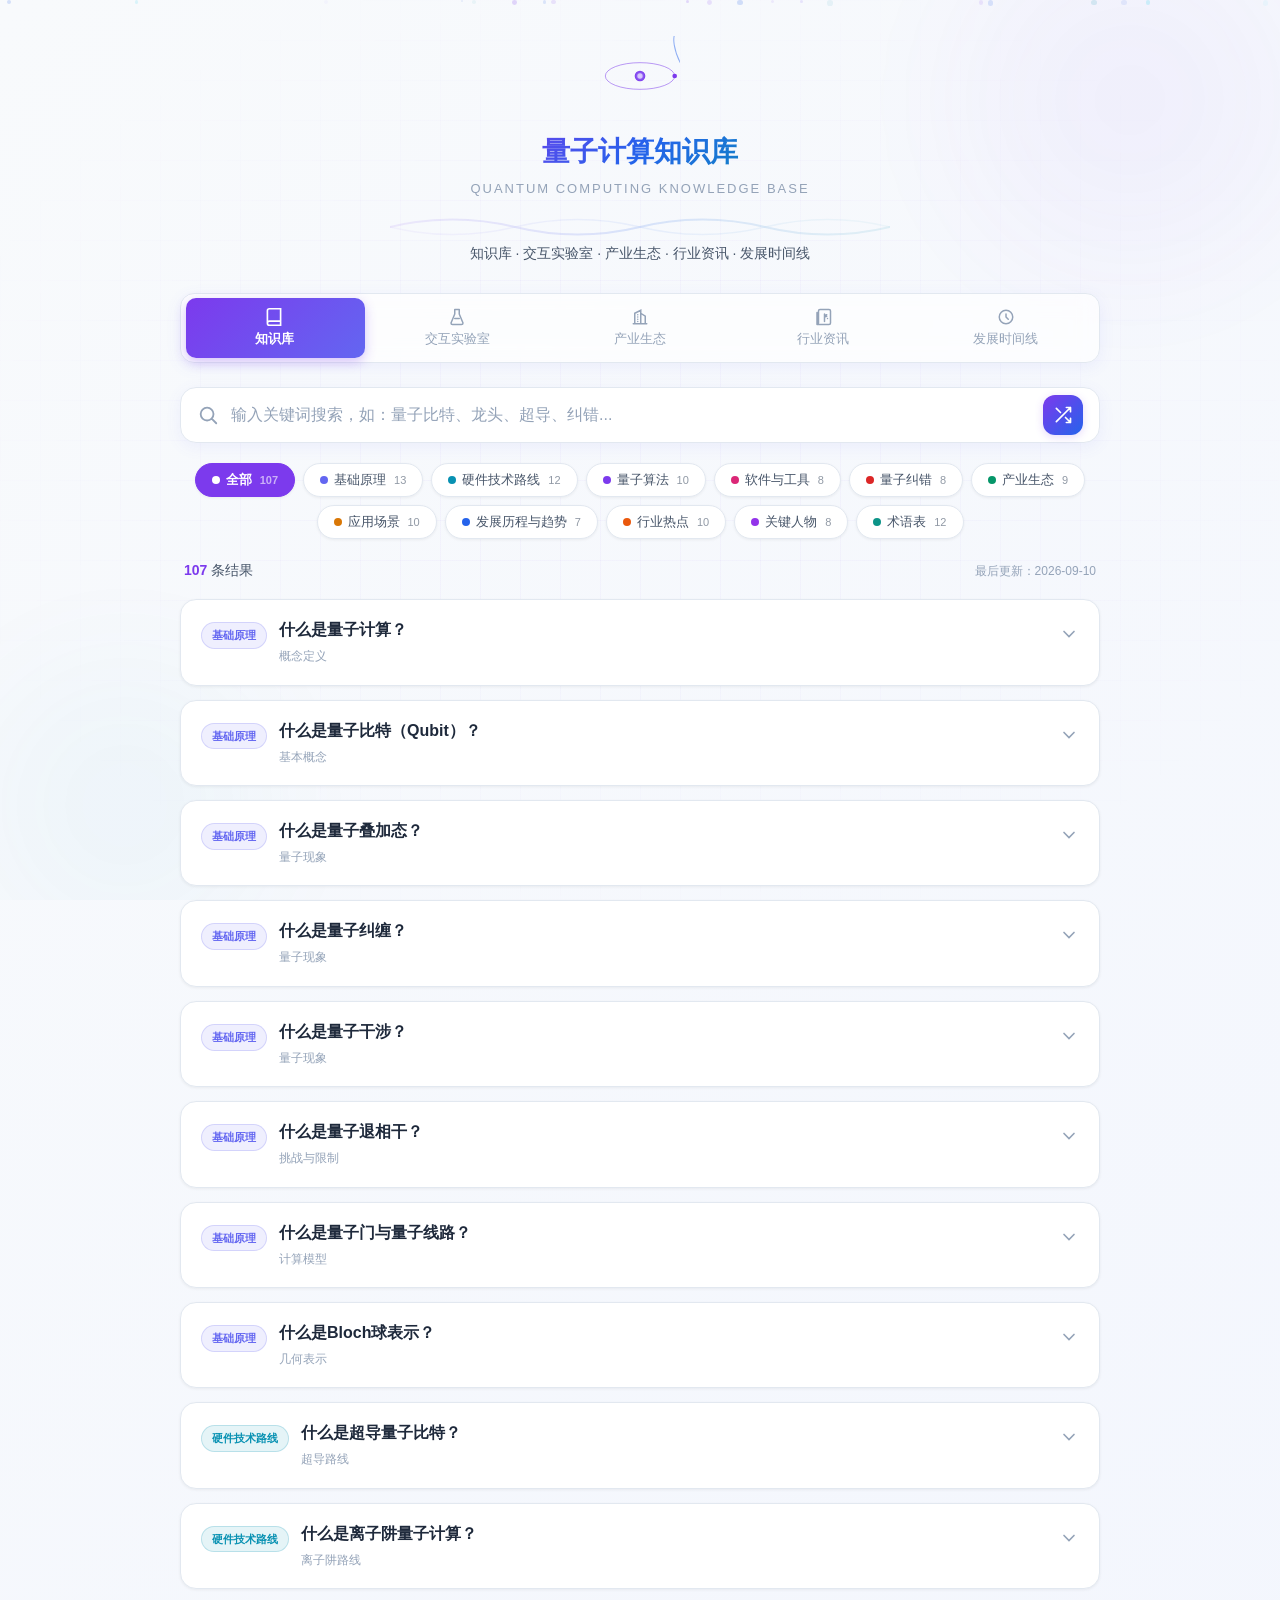
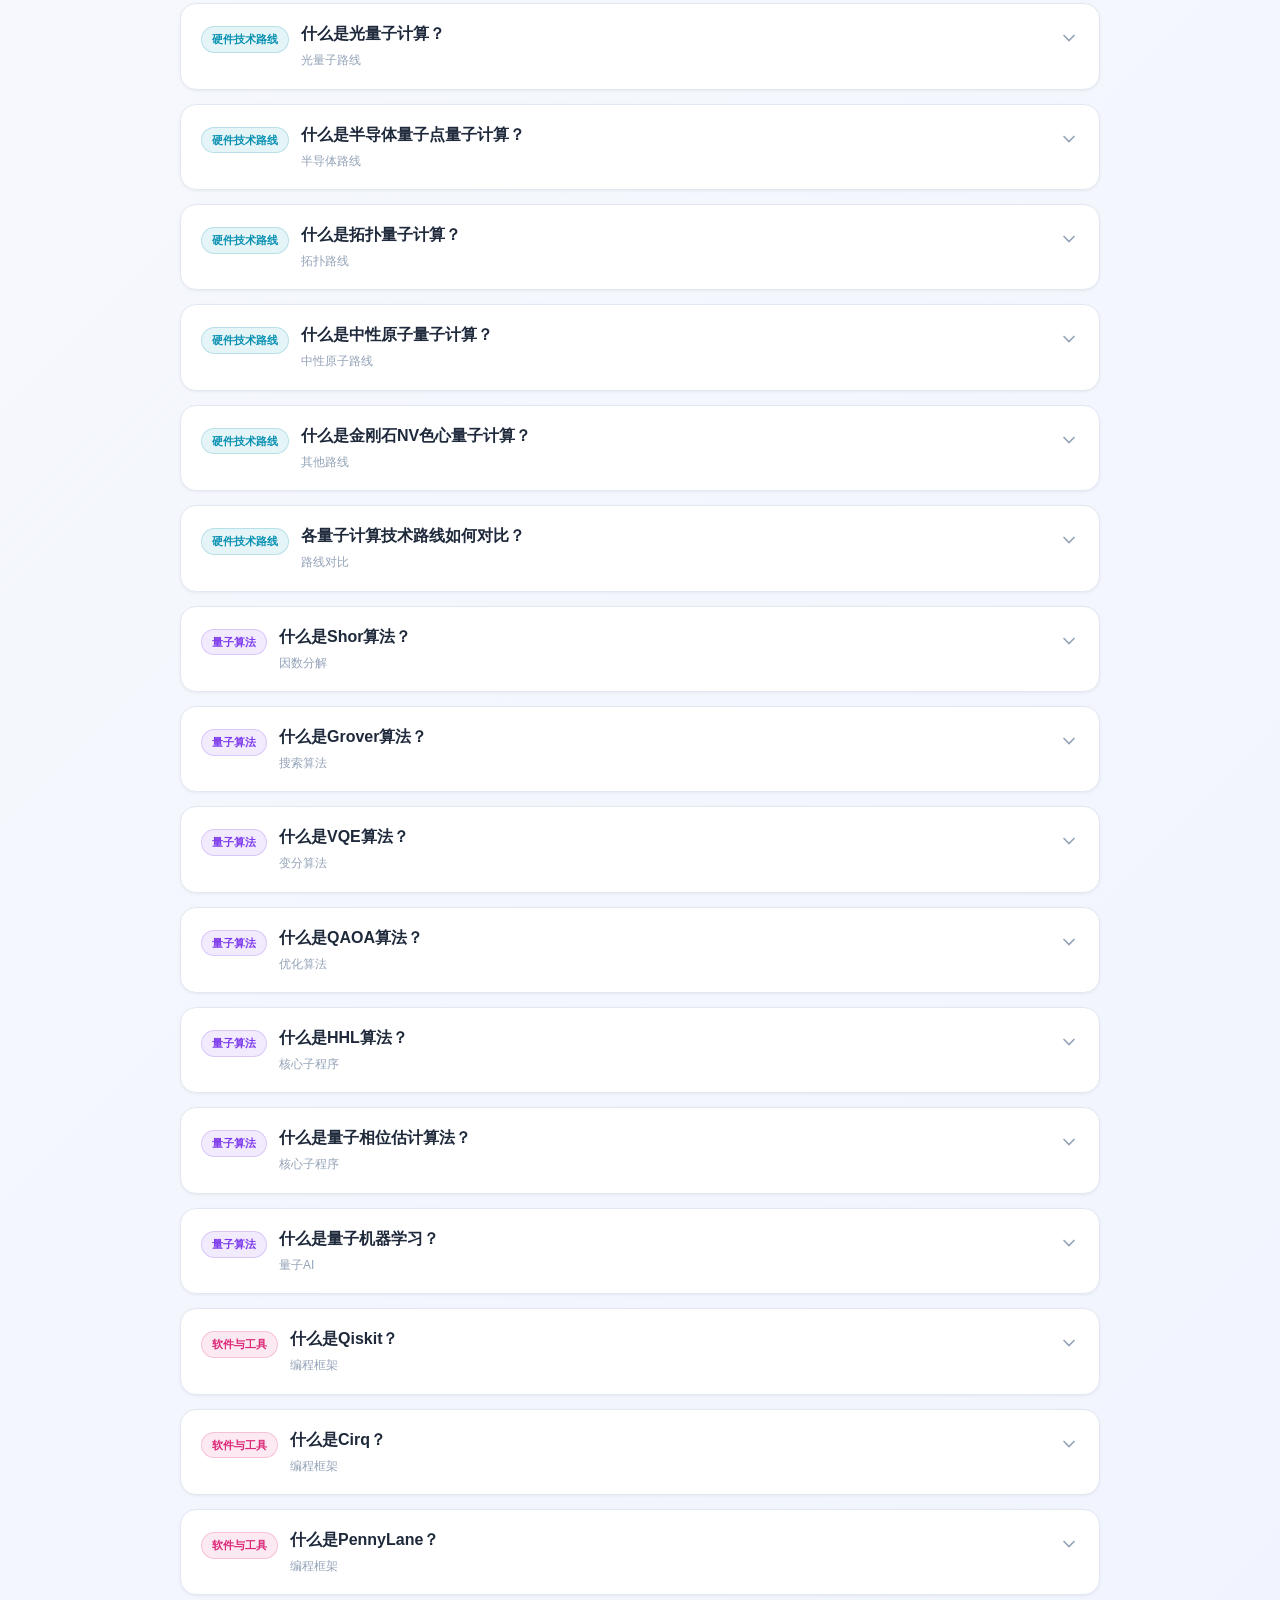
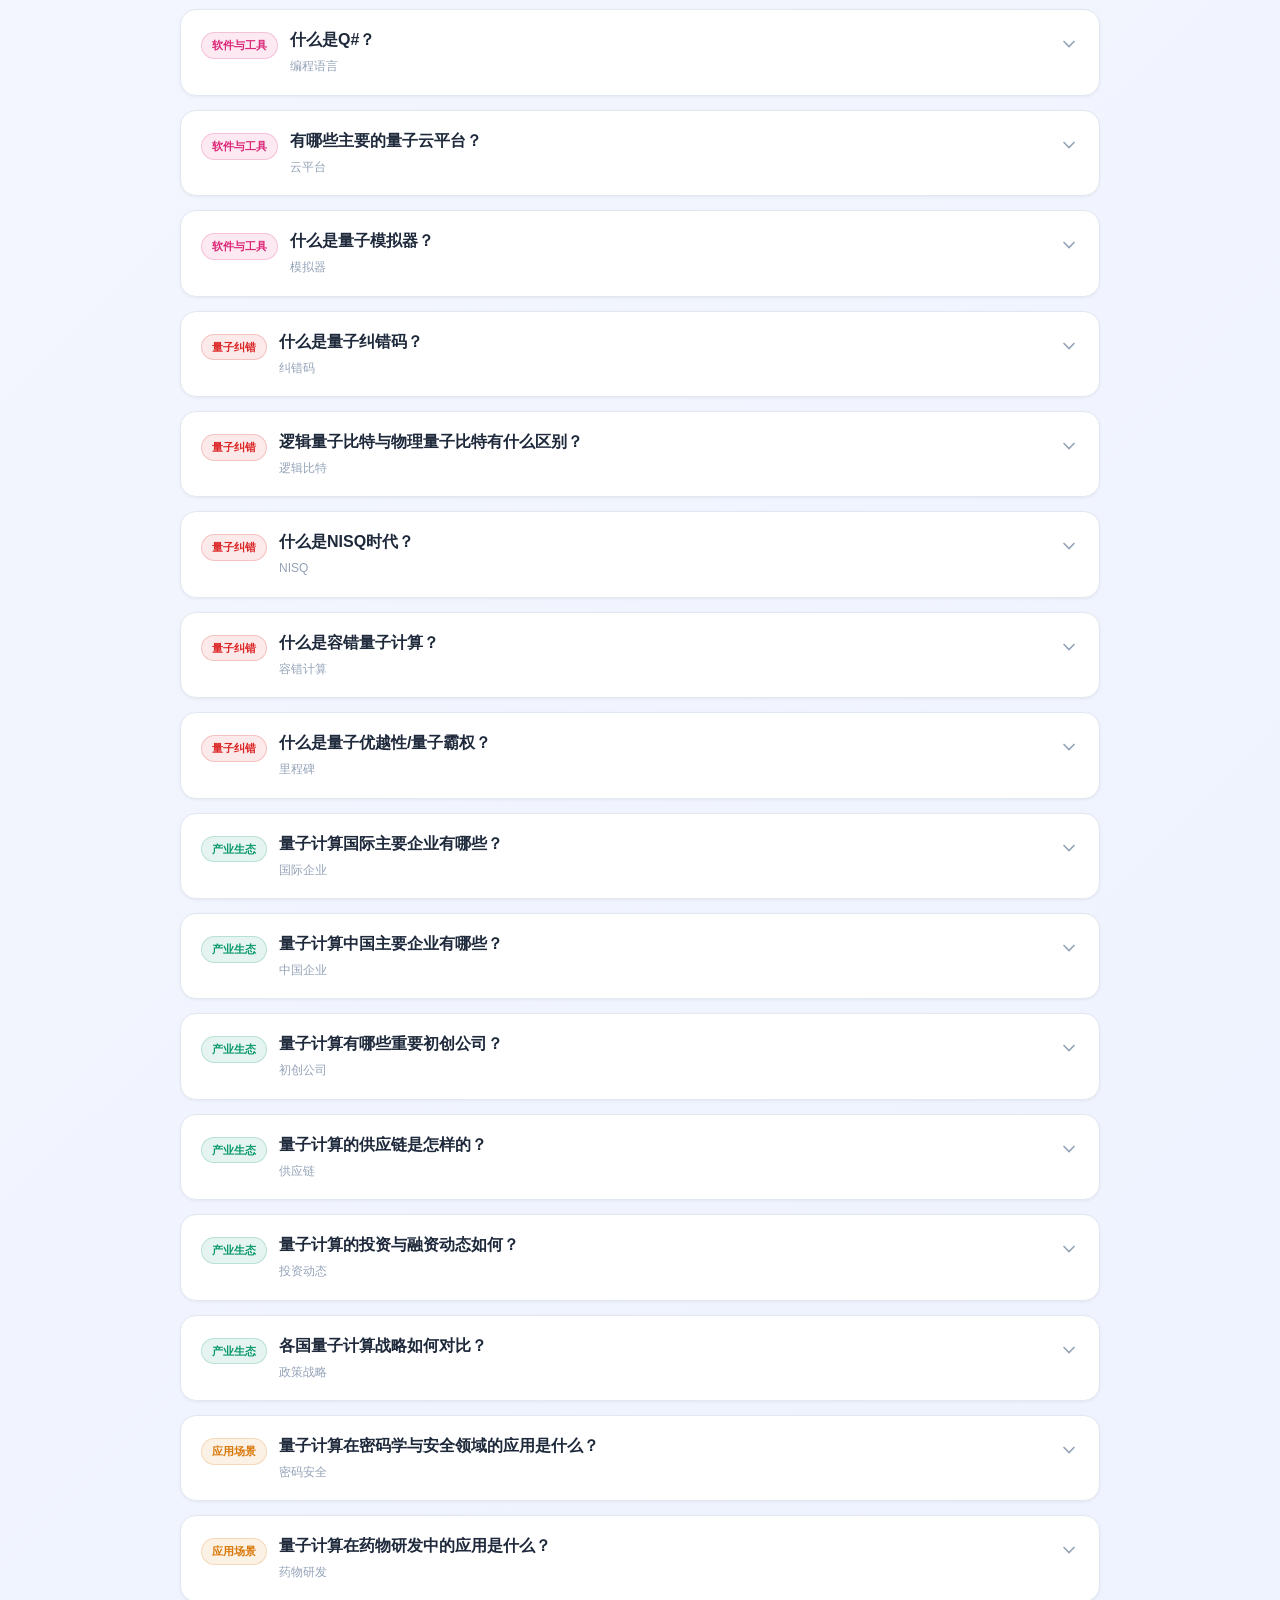
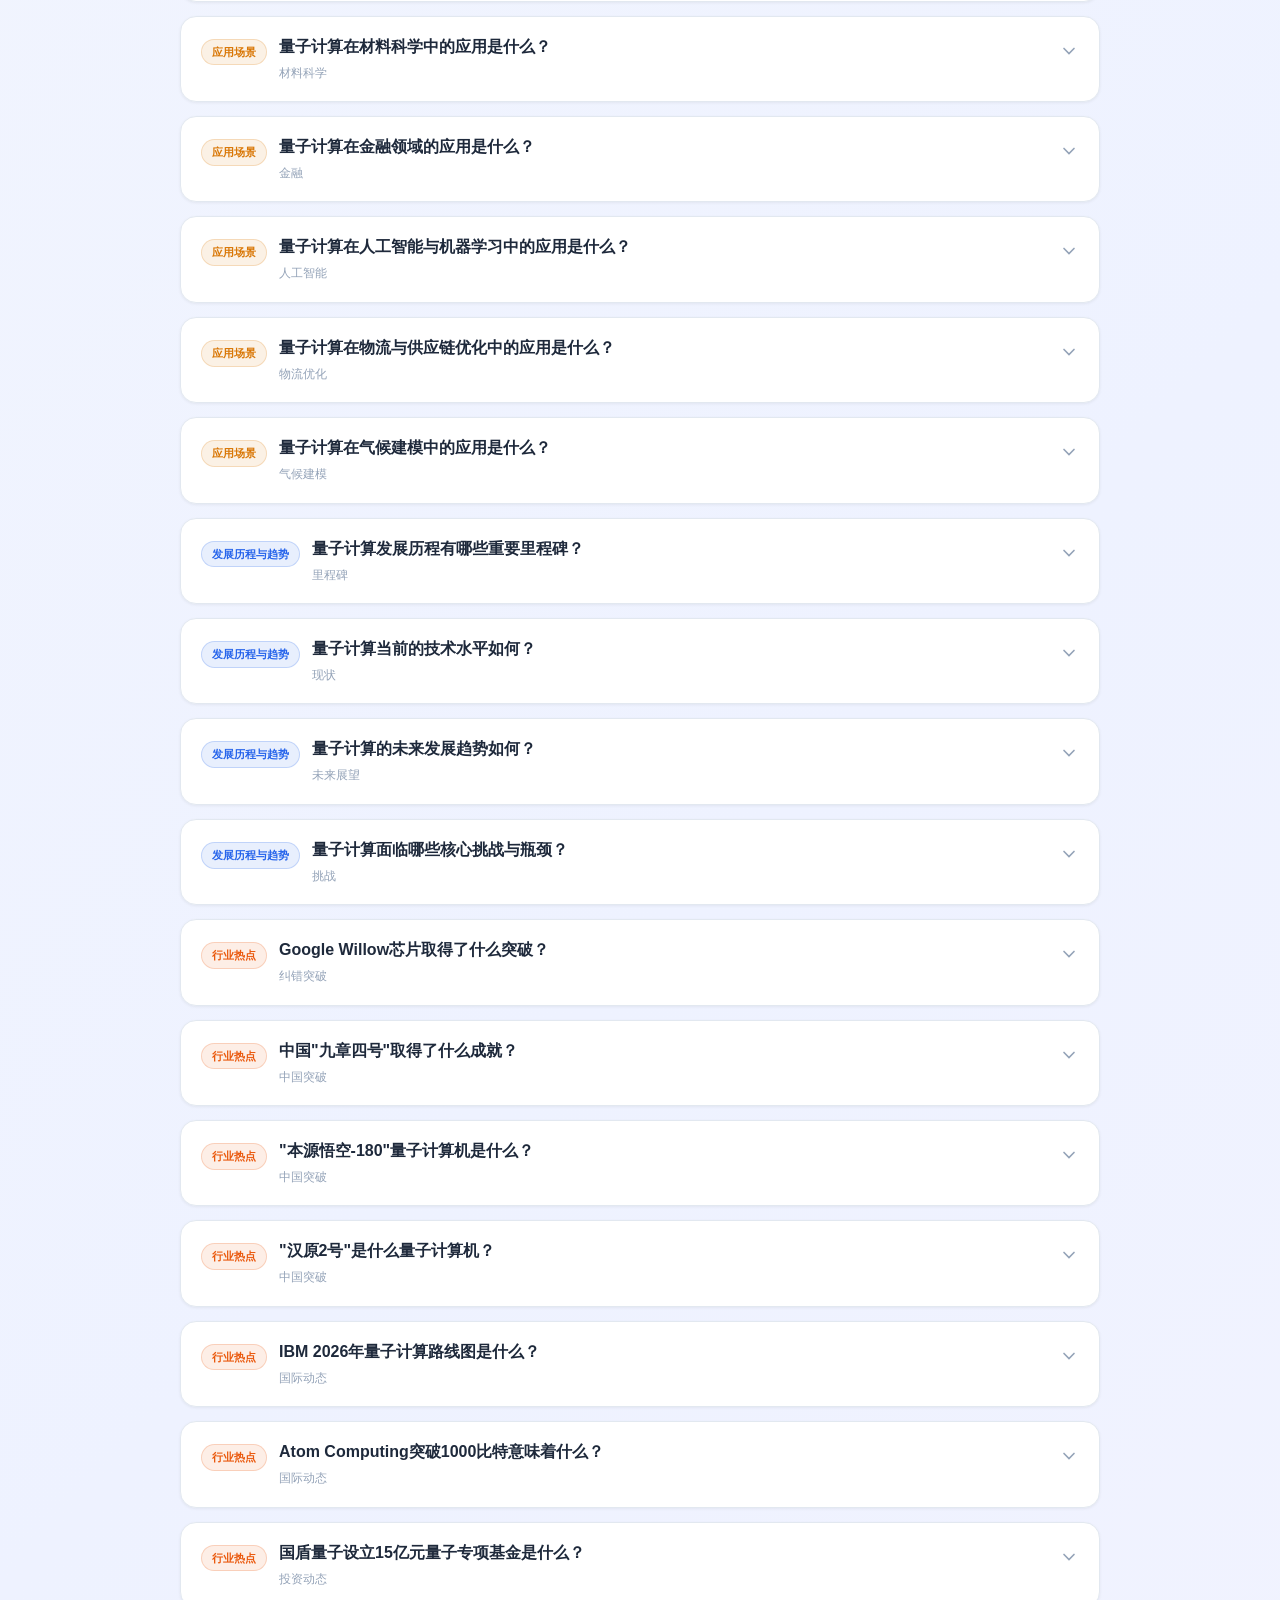
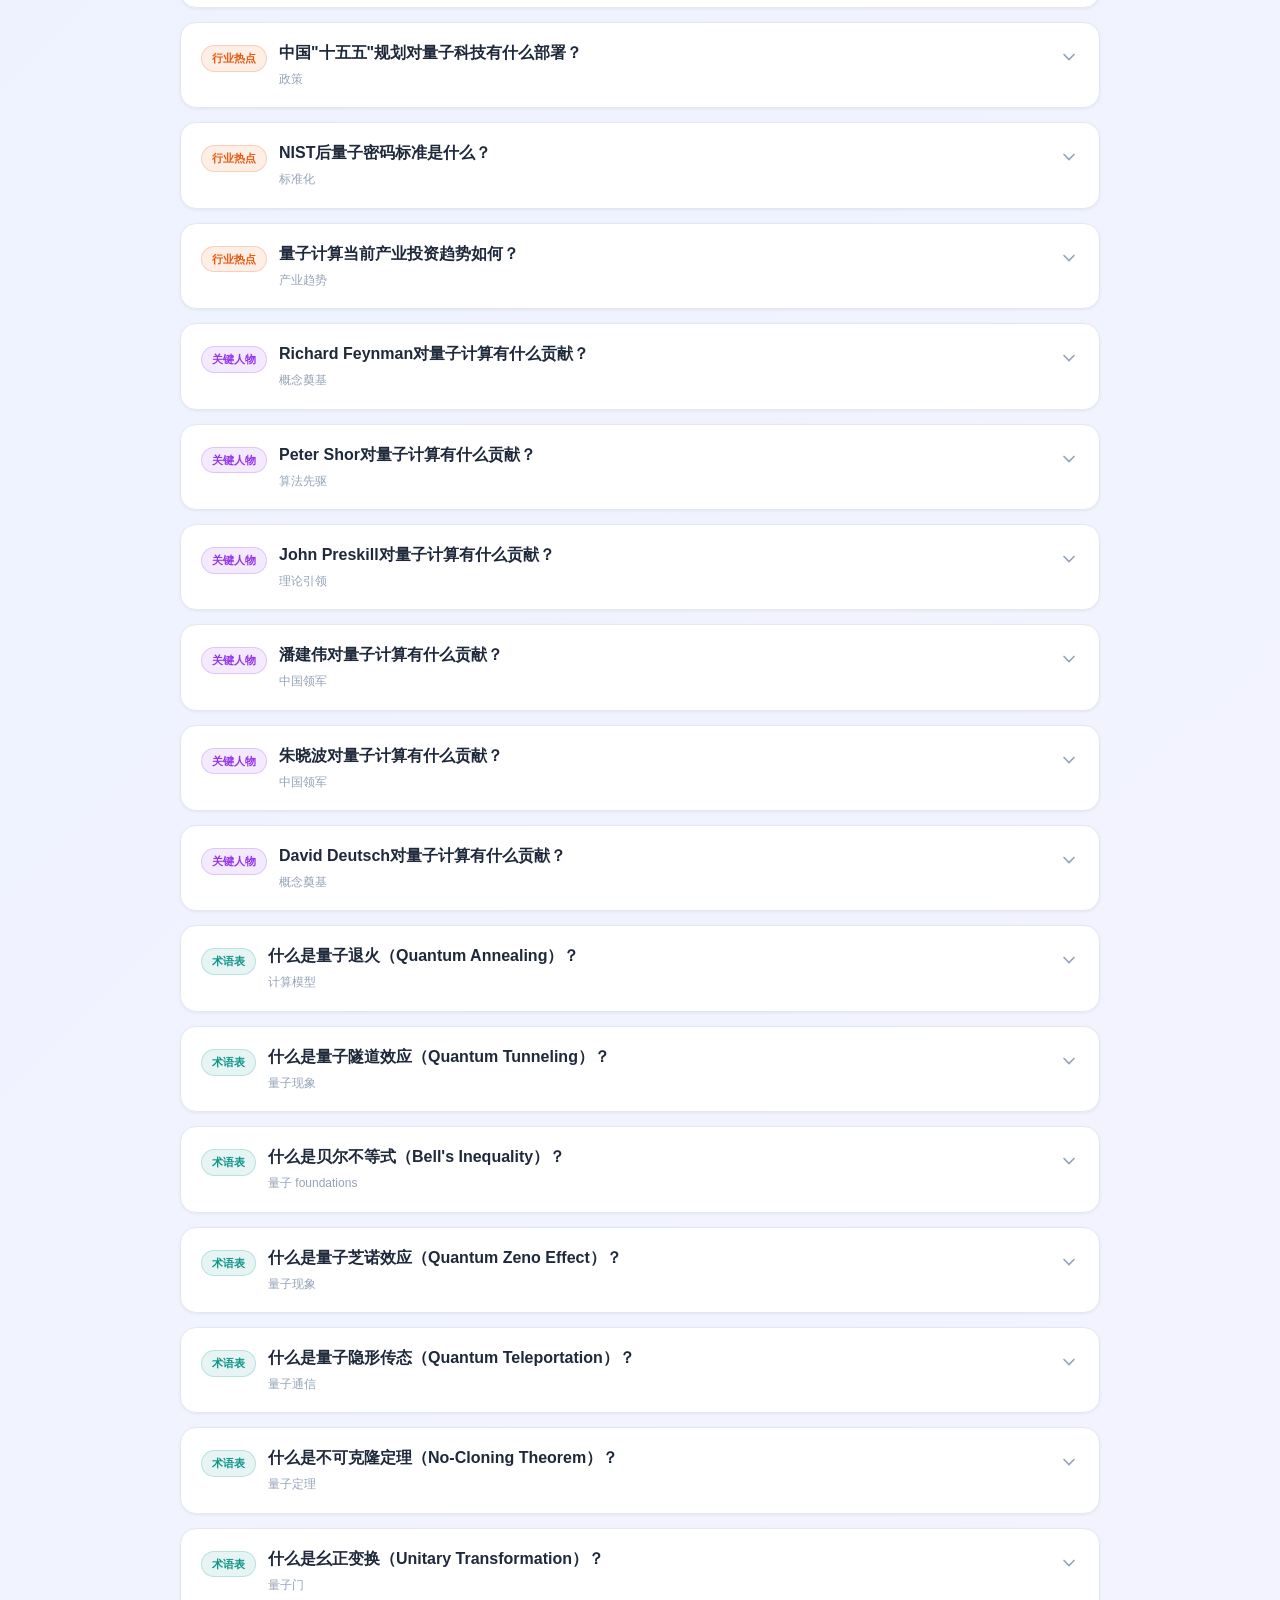
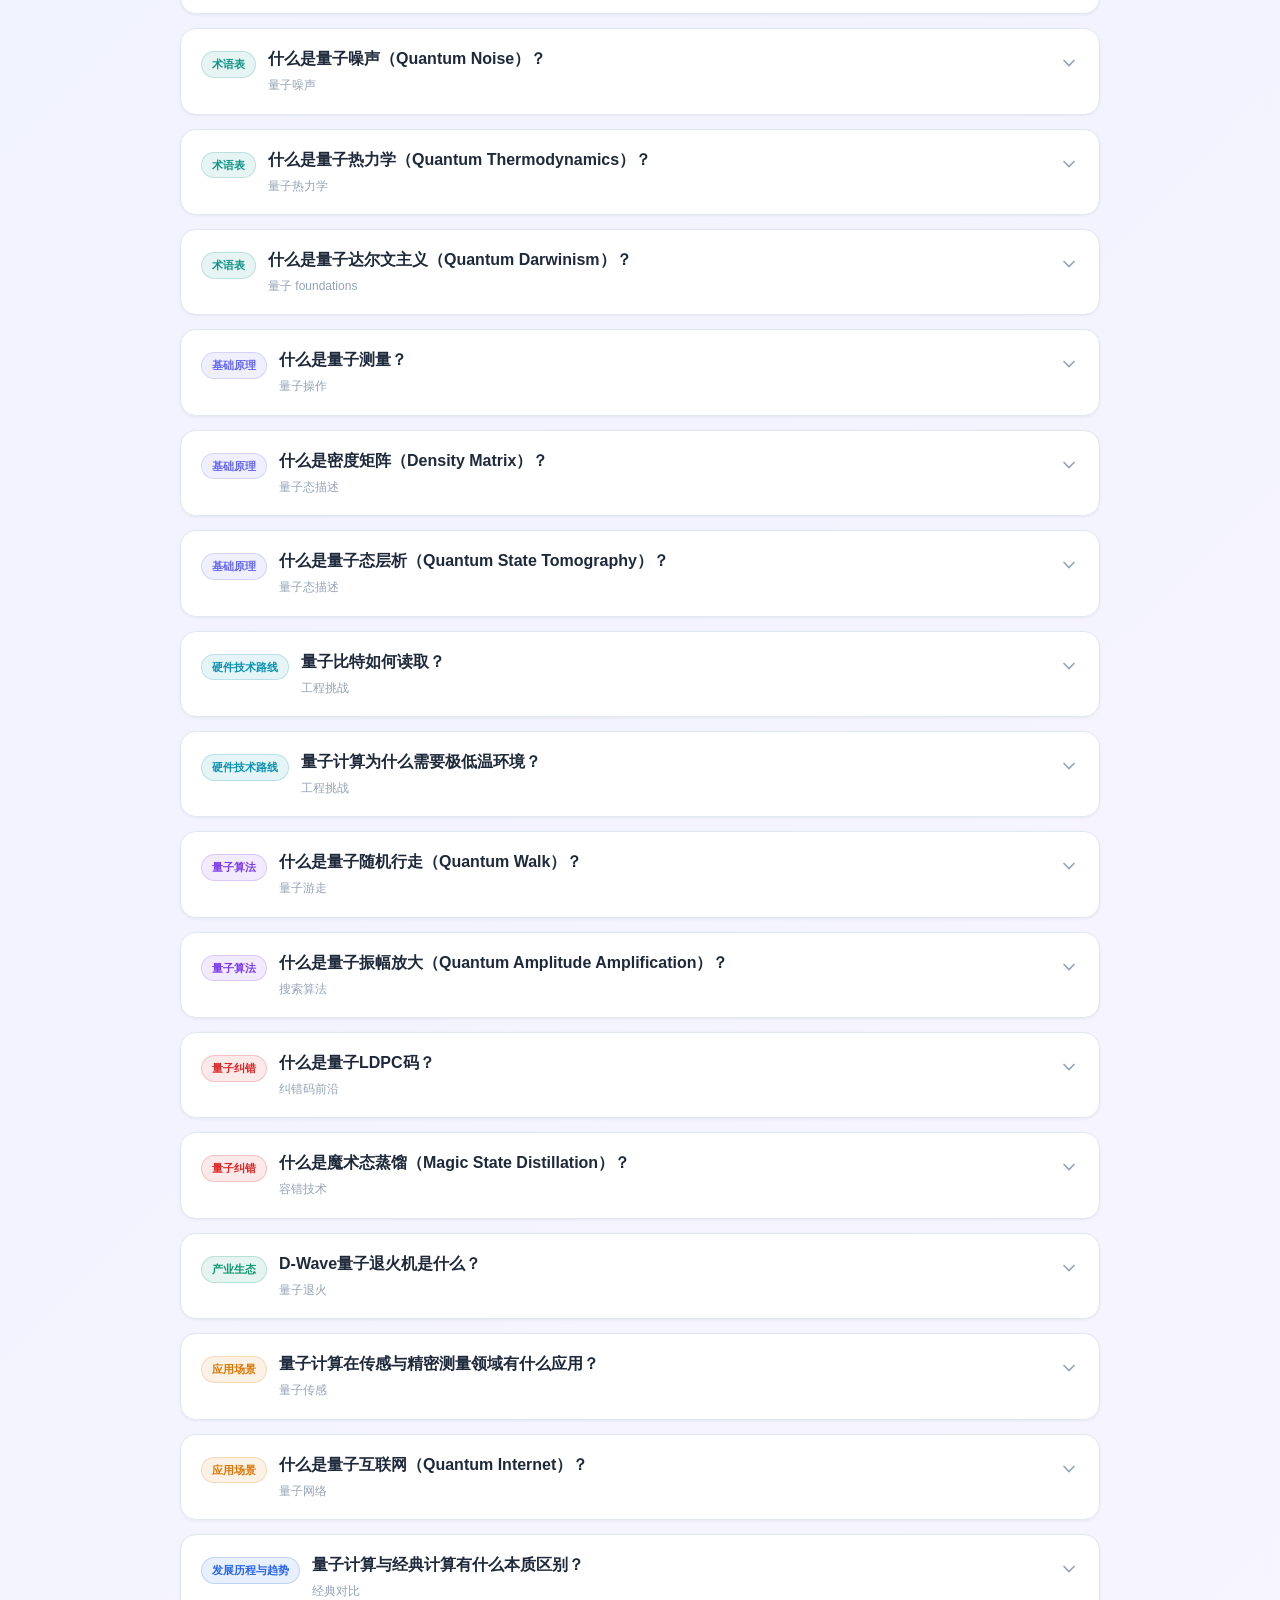
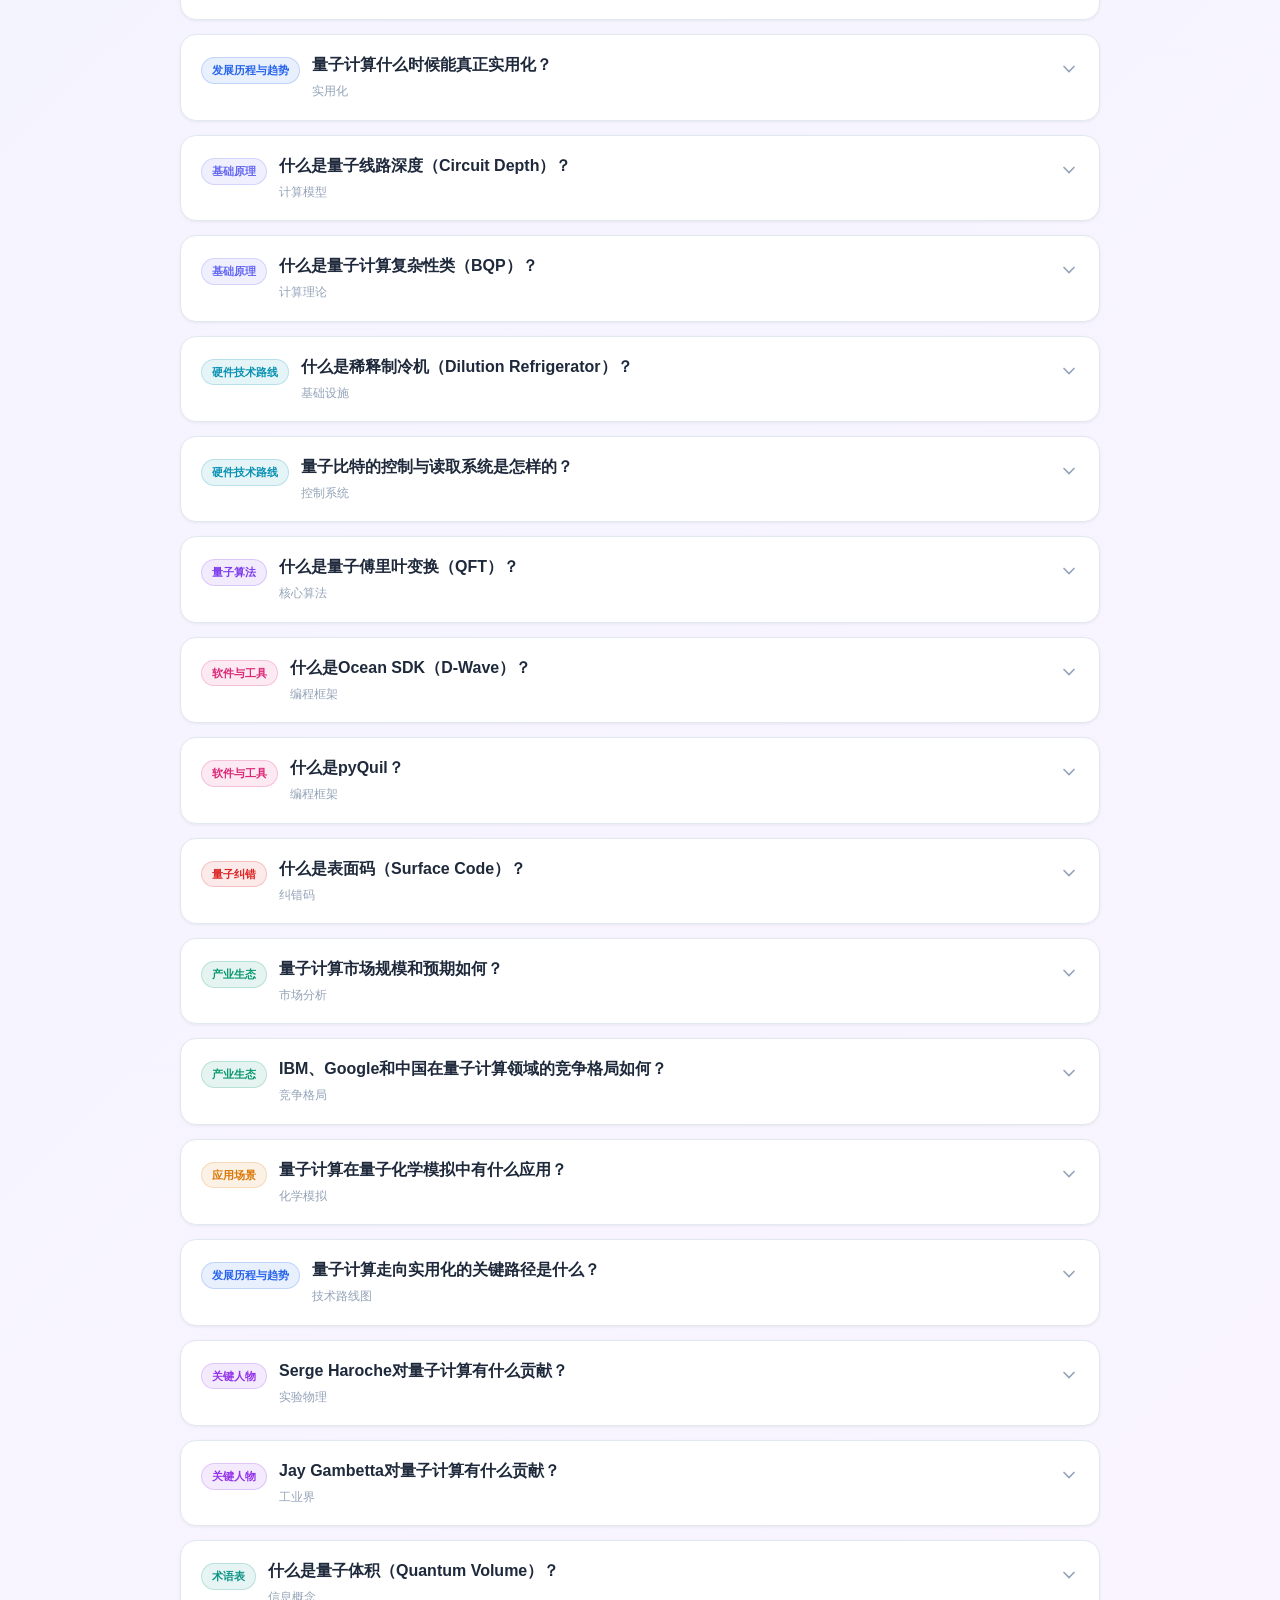
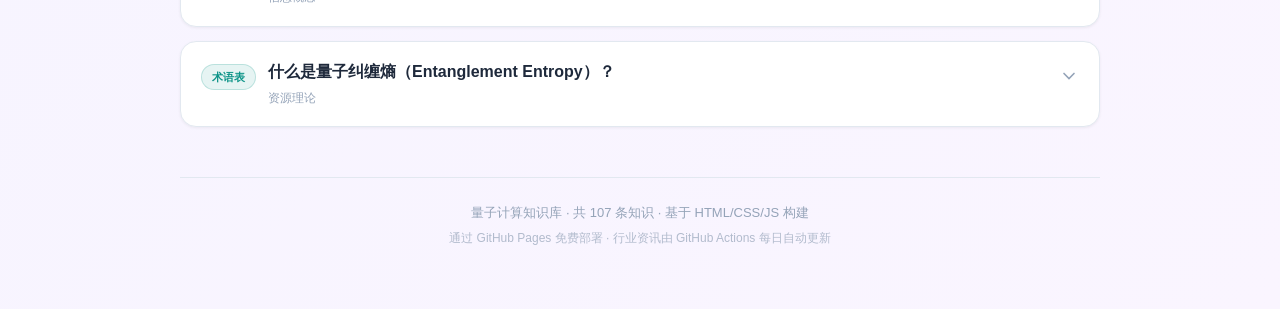
==== commit f5879e9f: "Add drag-and-drop for company comparison module - Company cards are now draggable into comparison sl" ====
--- a/index.html
+++ b/index.html
@@ -244,7 +244,7 @@
           </div>
           <button class="compare-clear-btn" id="compareClearBtn" onclick="clearCompare()">清空对比</button>
         </div>
-        <p class="compare-hint">点击上方公司卡片中的「加入对比」按钮，选择两家公司进行横向比较</p>
+        <p class="compare-hint">拖拽上方公司卡片到下方对比槽，或点击「加入对比」按钮，选择两家公司进行横向比较</p>
         <div class="compare-slots">
           <div class="compare-slot" id="compareSlot1" data-slot="0">
             <div class="compare-slot-label">
--- a/style.css
+++ b/style.css
@@ -393,6 +393,9 @@
 .eco-card { background: #fff; border: 1.5px solid var(--border-color); border-radius: var(--radius); padding: 18px; box-shadow: var(--shadow-sm); transition: var(--transition); position: relative; }
 .eco-card:hover { border-color: var(--border-hover); box-shadow: var(--shadow-lg); transform: translateY(-3px); }
 .eco-card.in-compare { border-color: #6d3bea; box-shadow: 0 0 0 2px rgba(109,59,234,0.15), var(--shadow-md); }
+.eco-card[draggable="true"] { cursor: grab; }
+.eco-card[draggable="true"]:active { cursor: grabbing; }
+.eco-card.dragging { opacity: 0.5; transform: scale(0.95); }
 .eco-card-header { display: flex; align-items: center; gap: 12px; margin-bottom: 12px; }
 .eco-logo { width: 38px; height: 38px; border-radius: 8px; display: flex; align-items: center; justify-content: center; font-size: 14px; font-weight: 700; flex-shrink: 0; font-family: "SF Mono", "Fira Code", "Courier New", monospace; }
 .eco-logo.qc { background: #f1edff; color: #6d3bea; border: 1px solid #d4c5f9; }
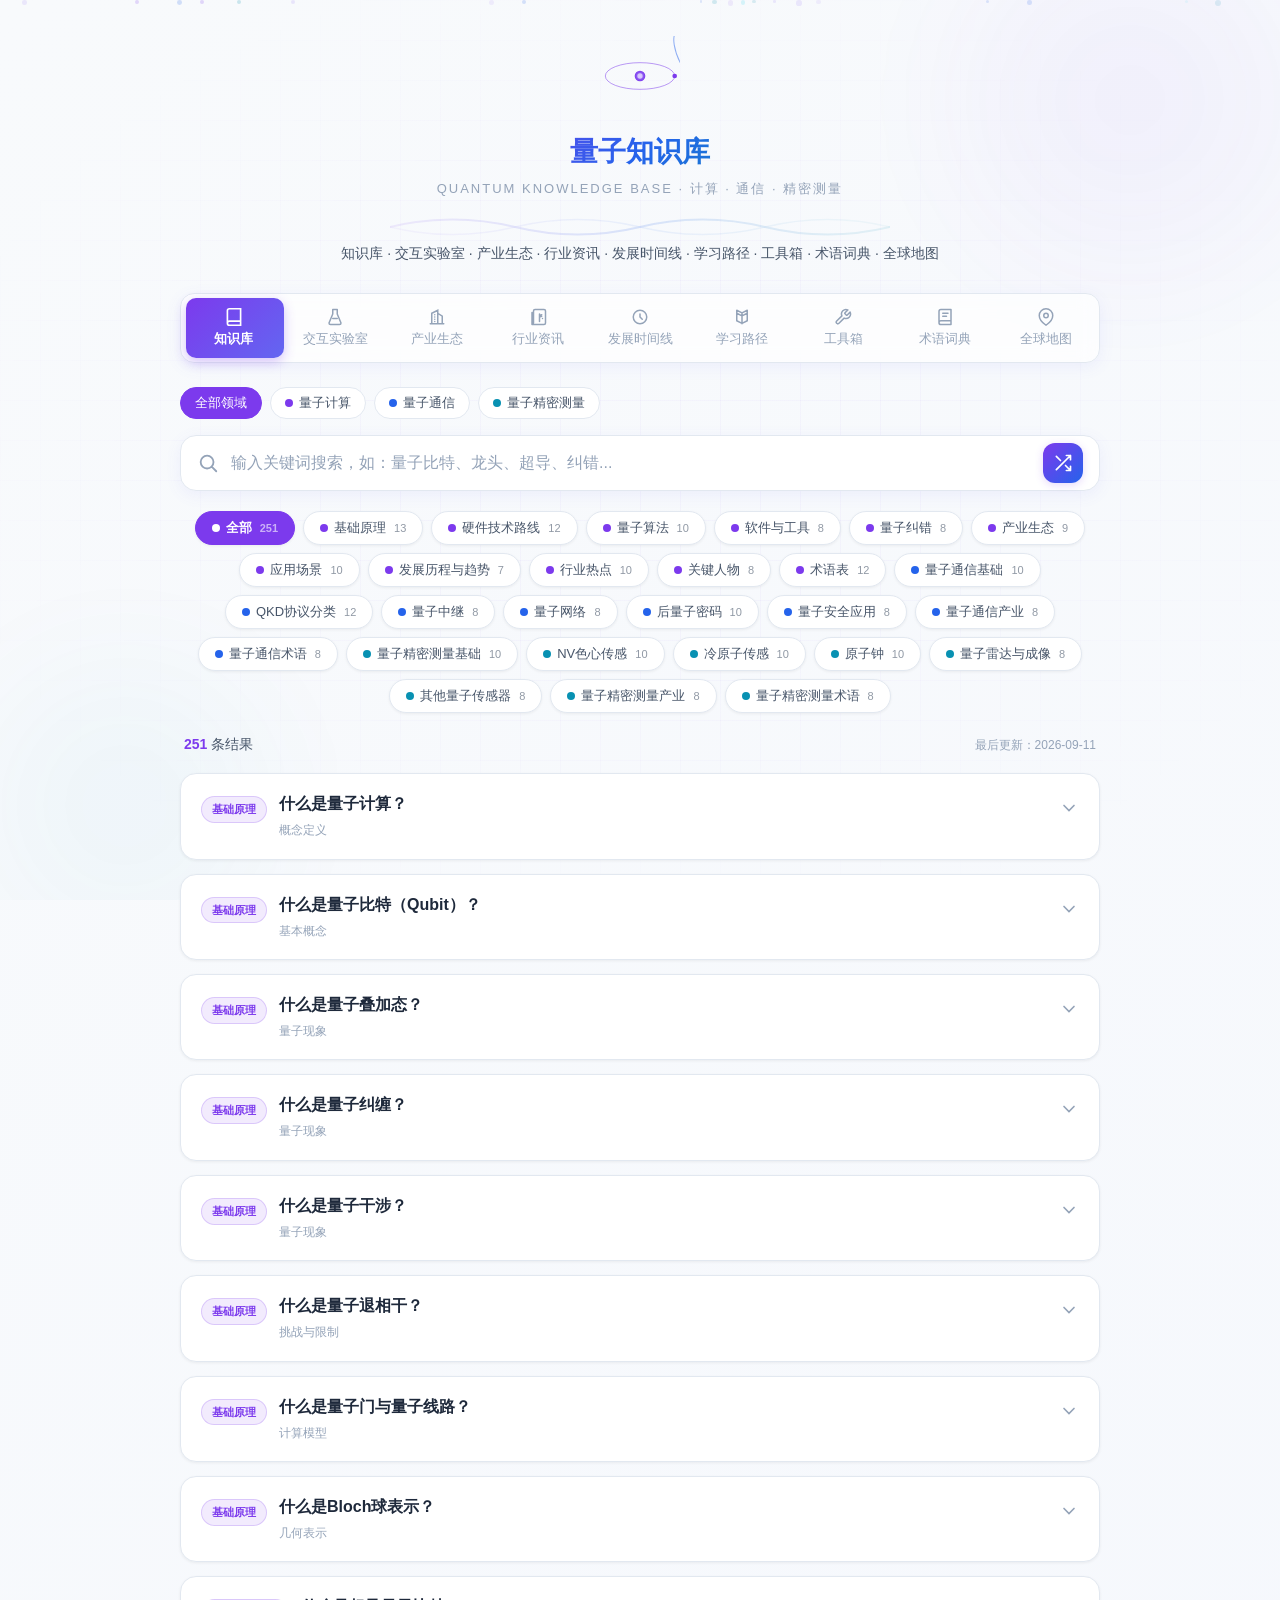
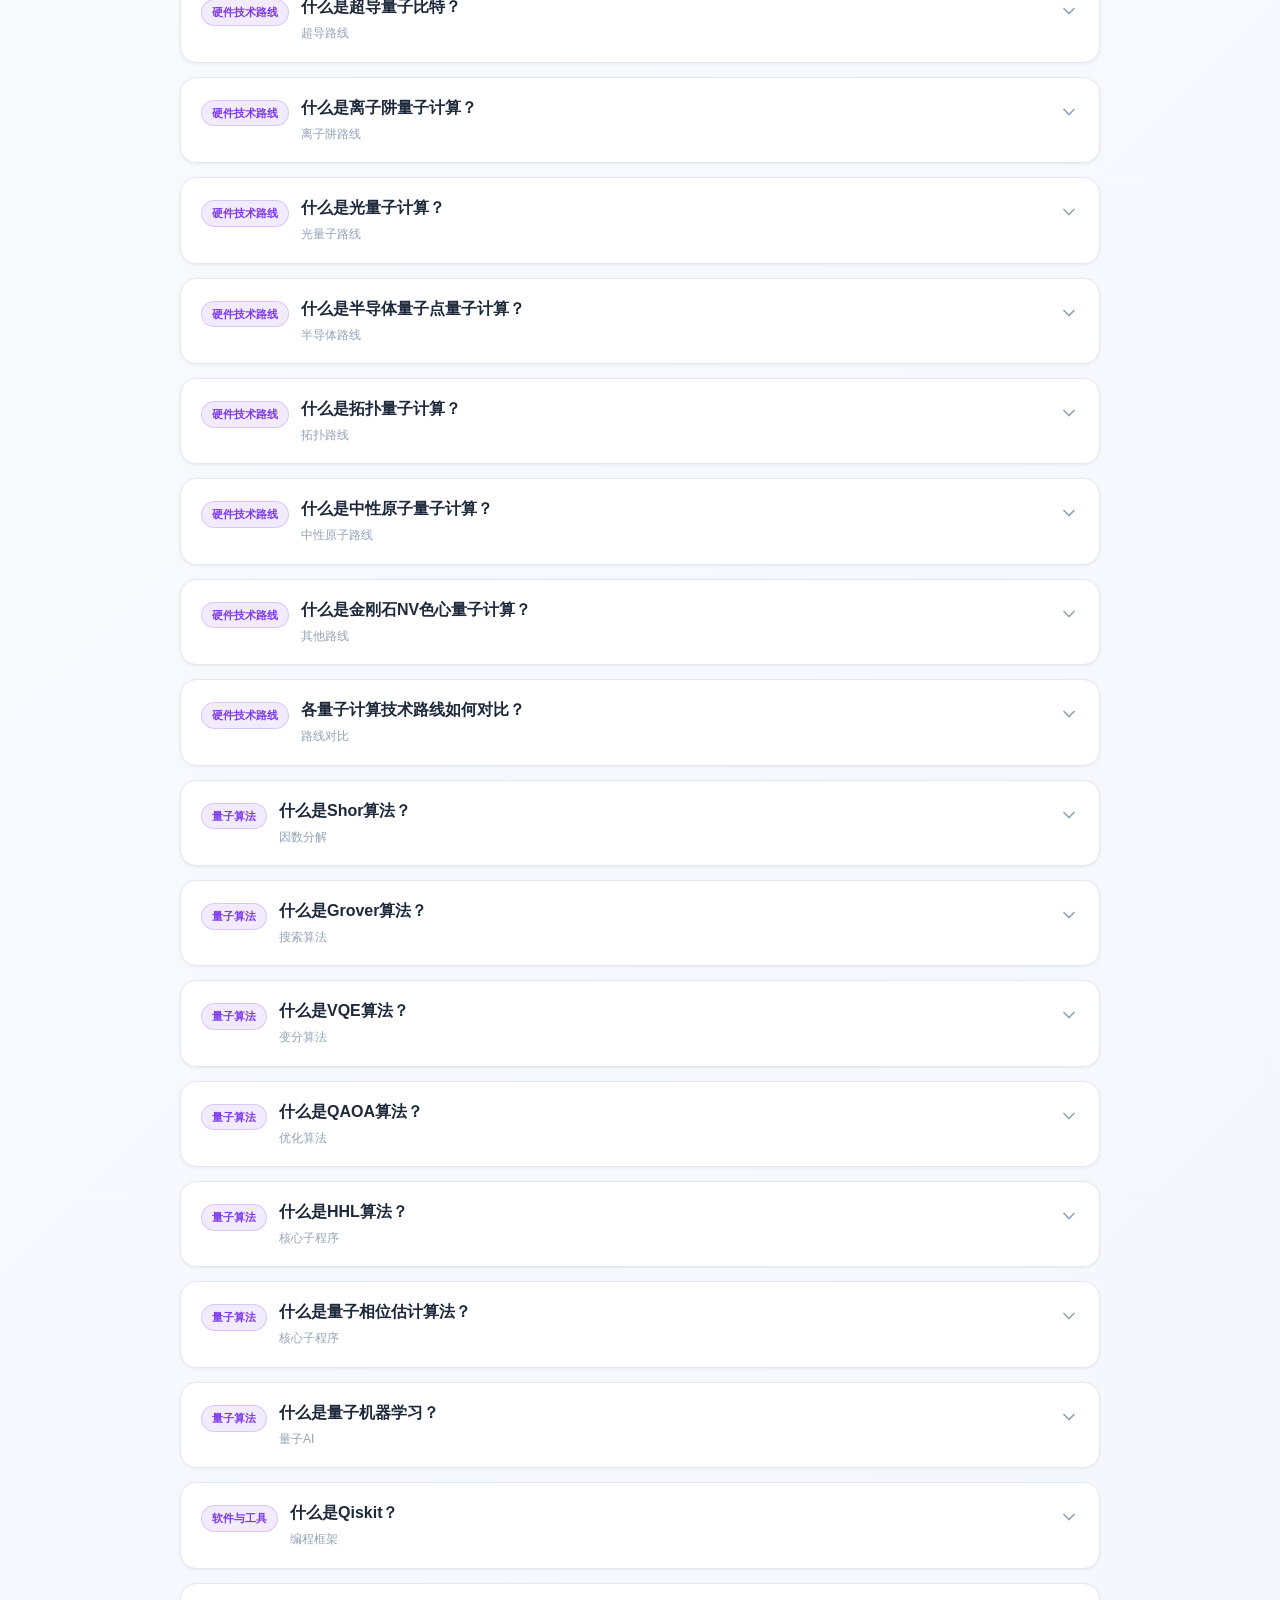
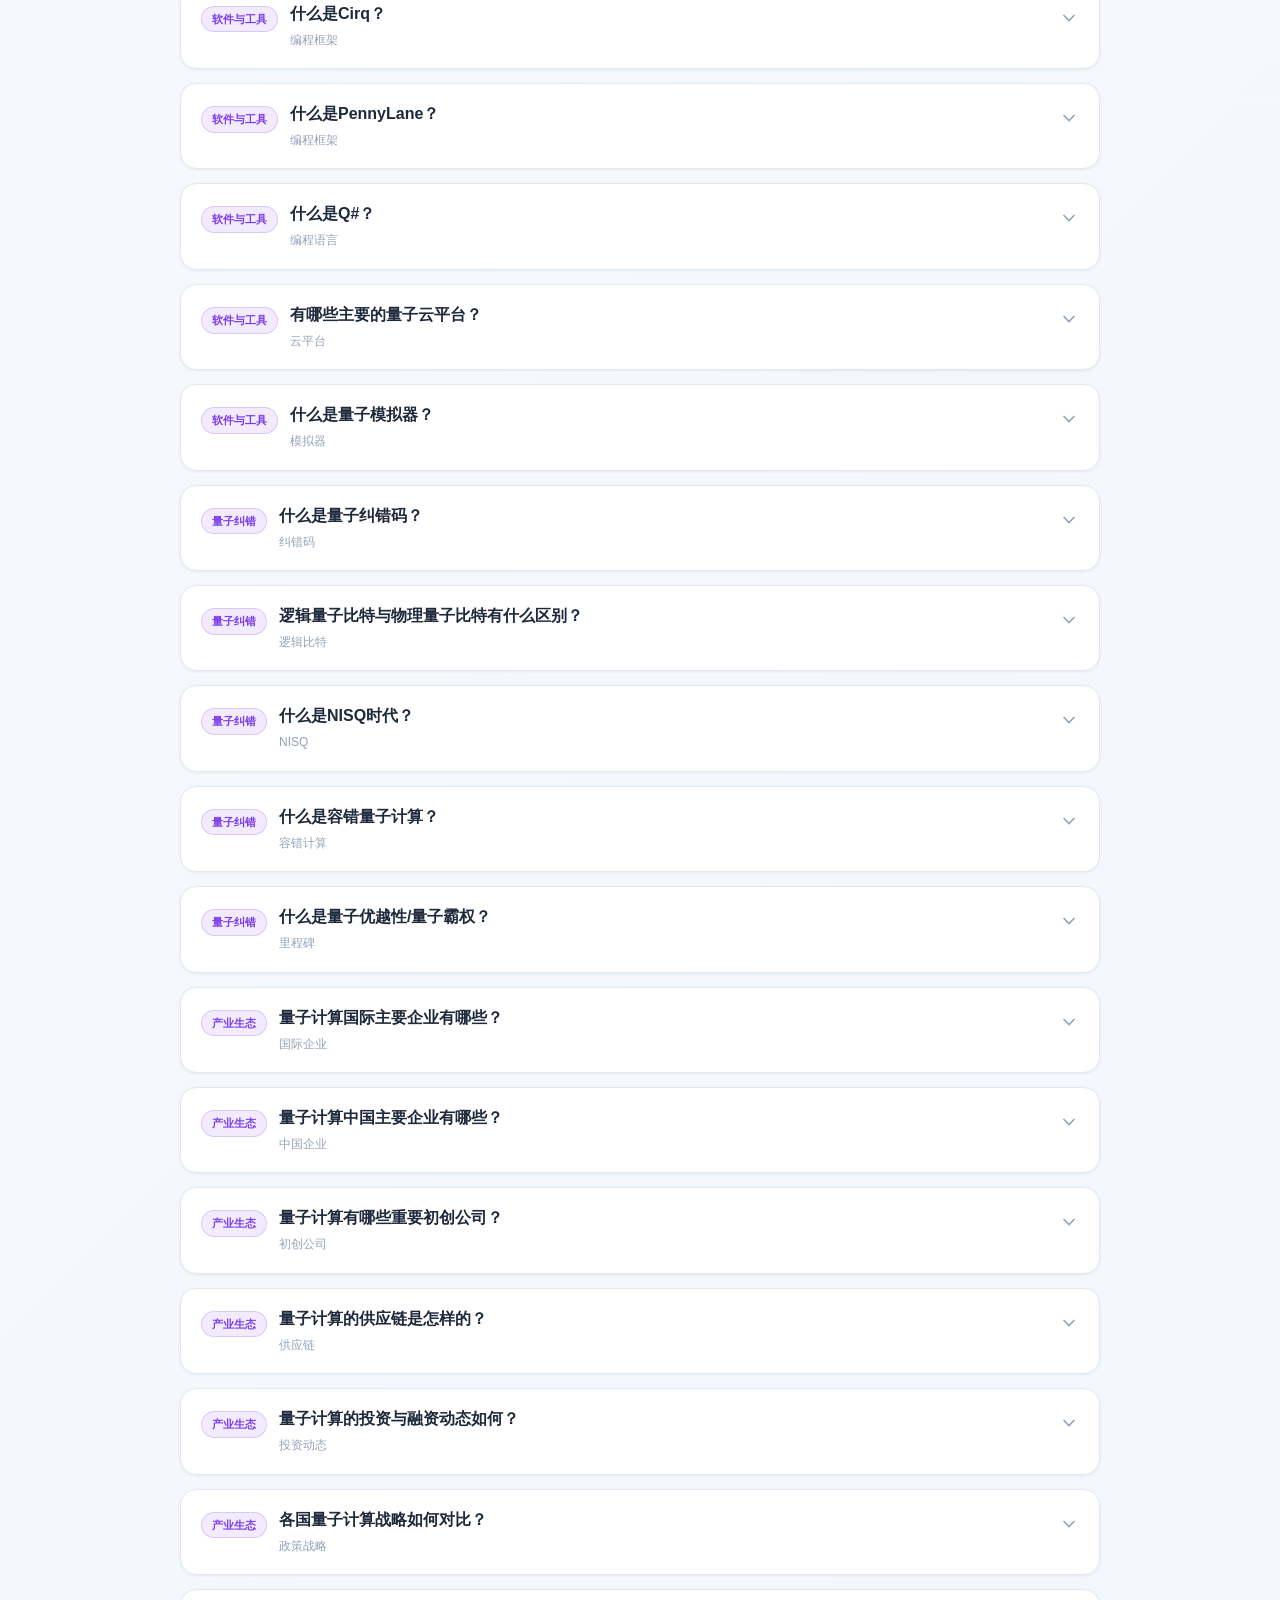
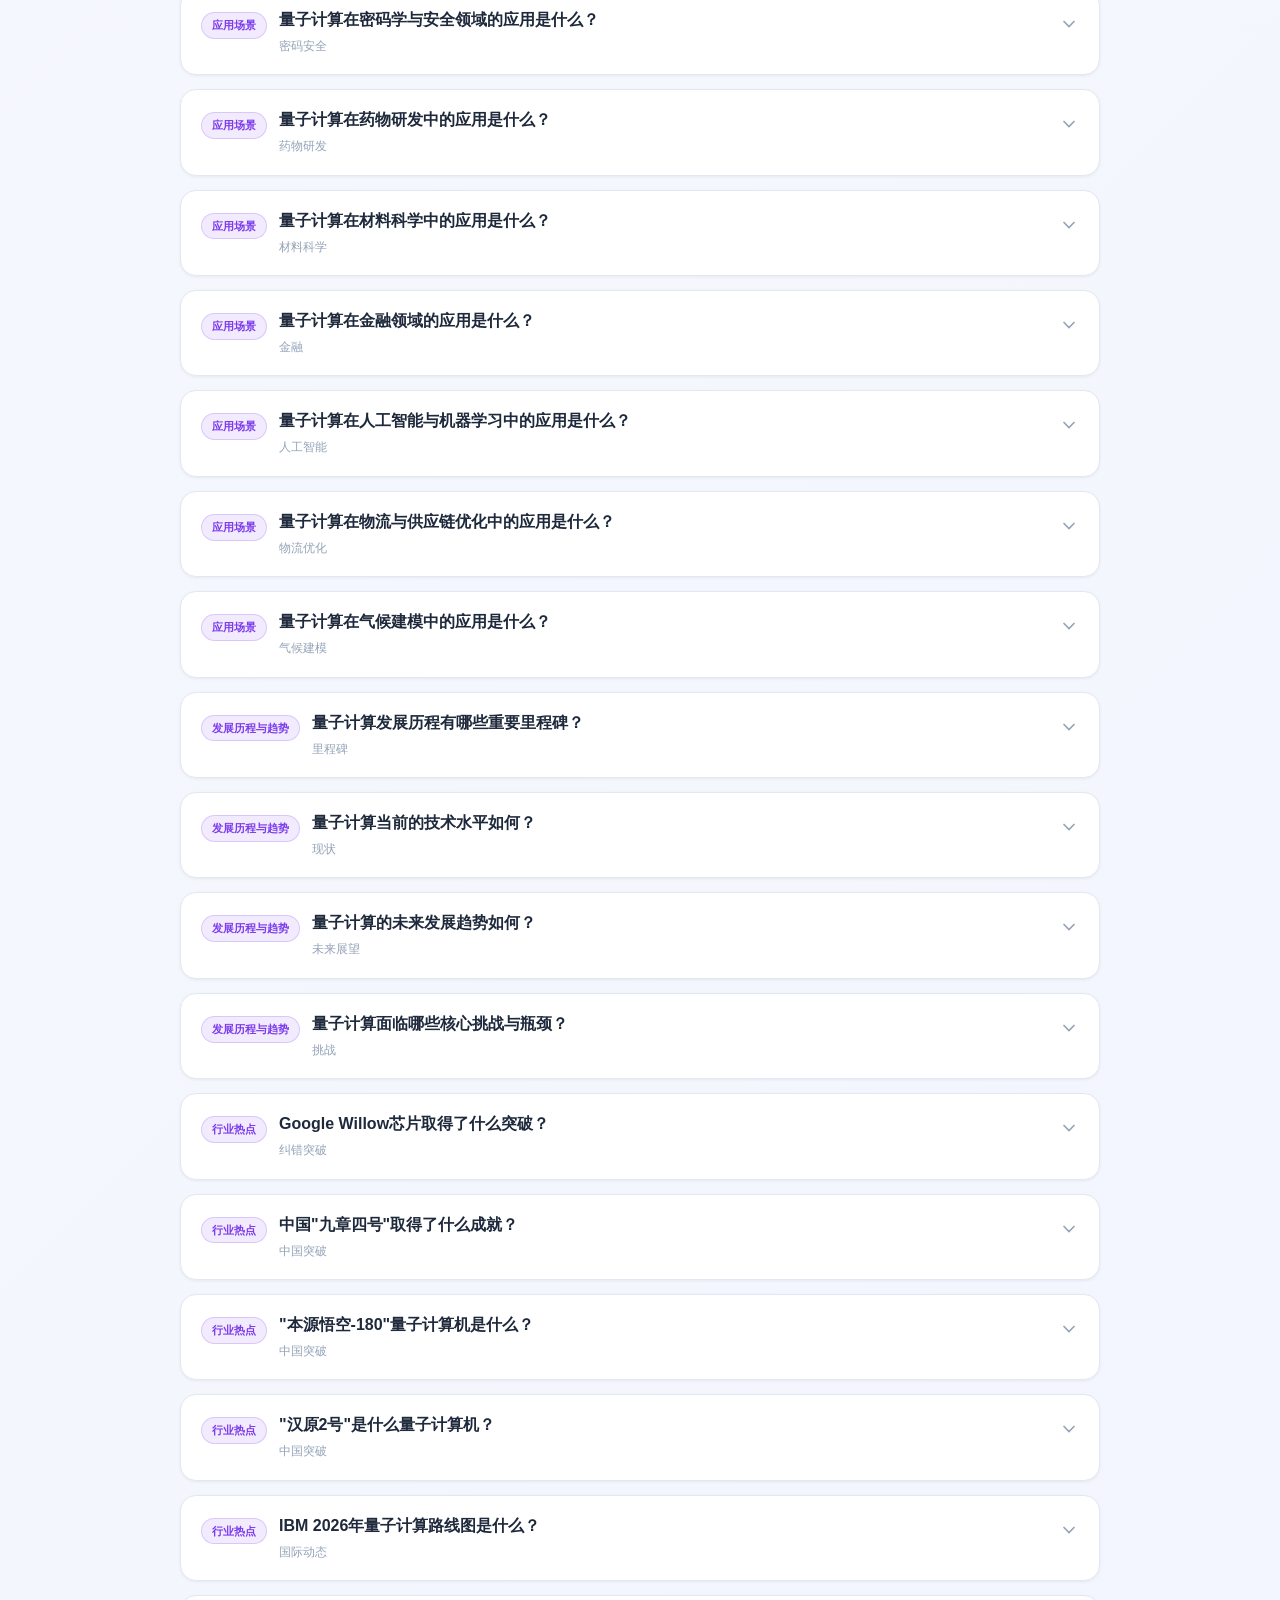
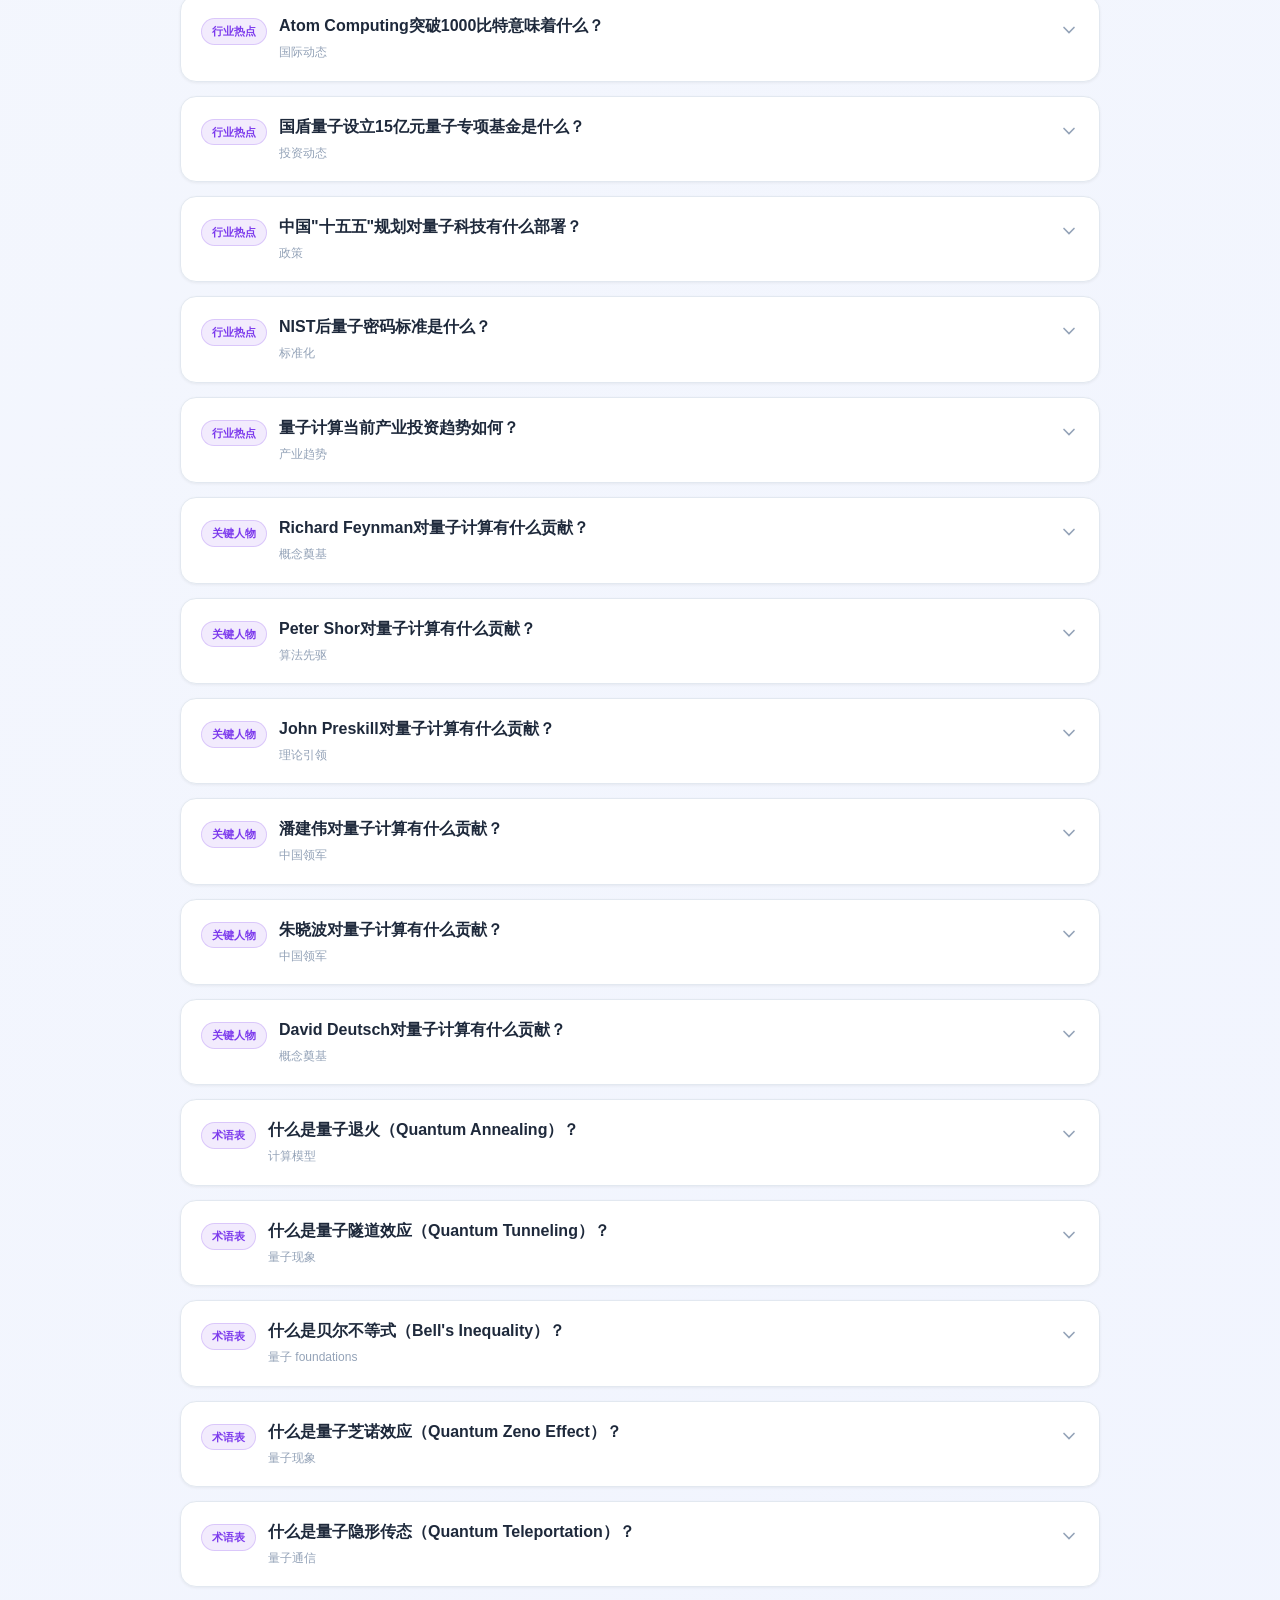
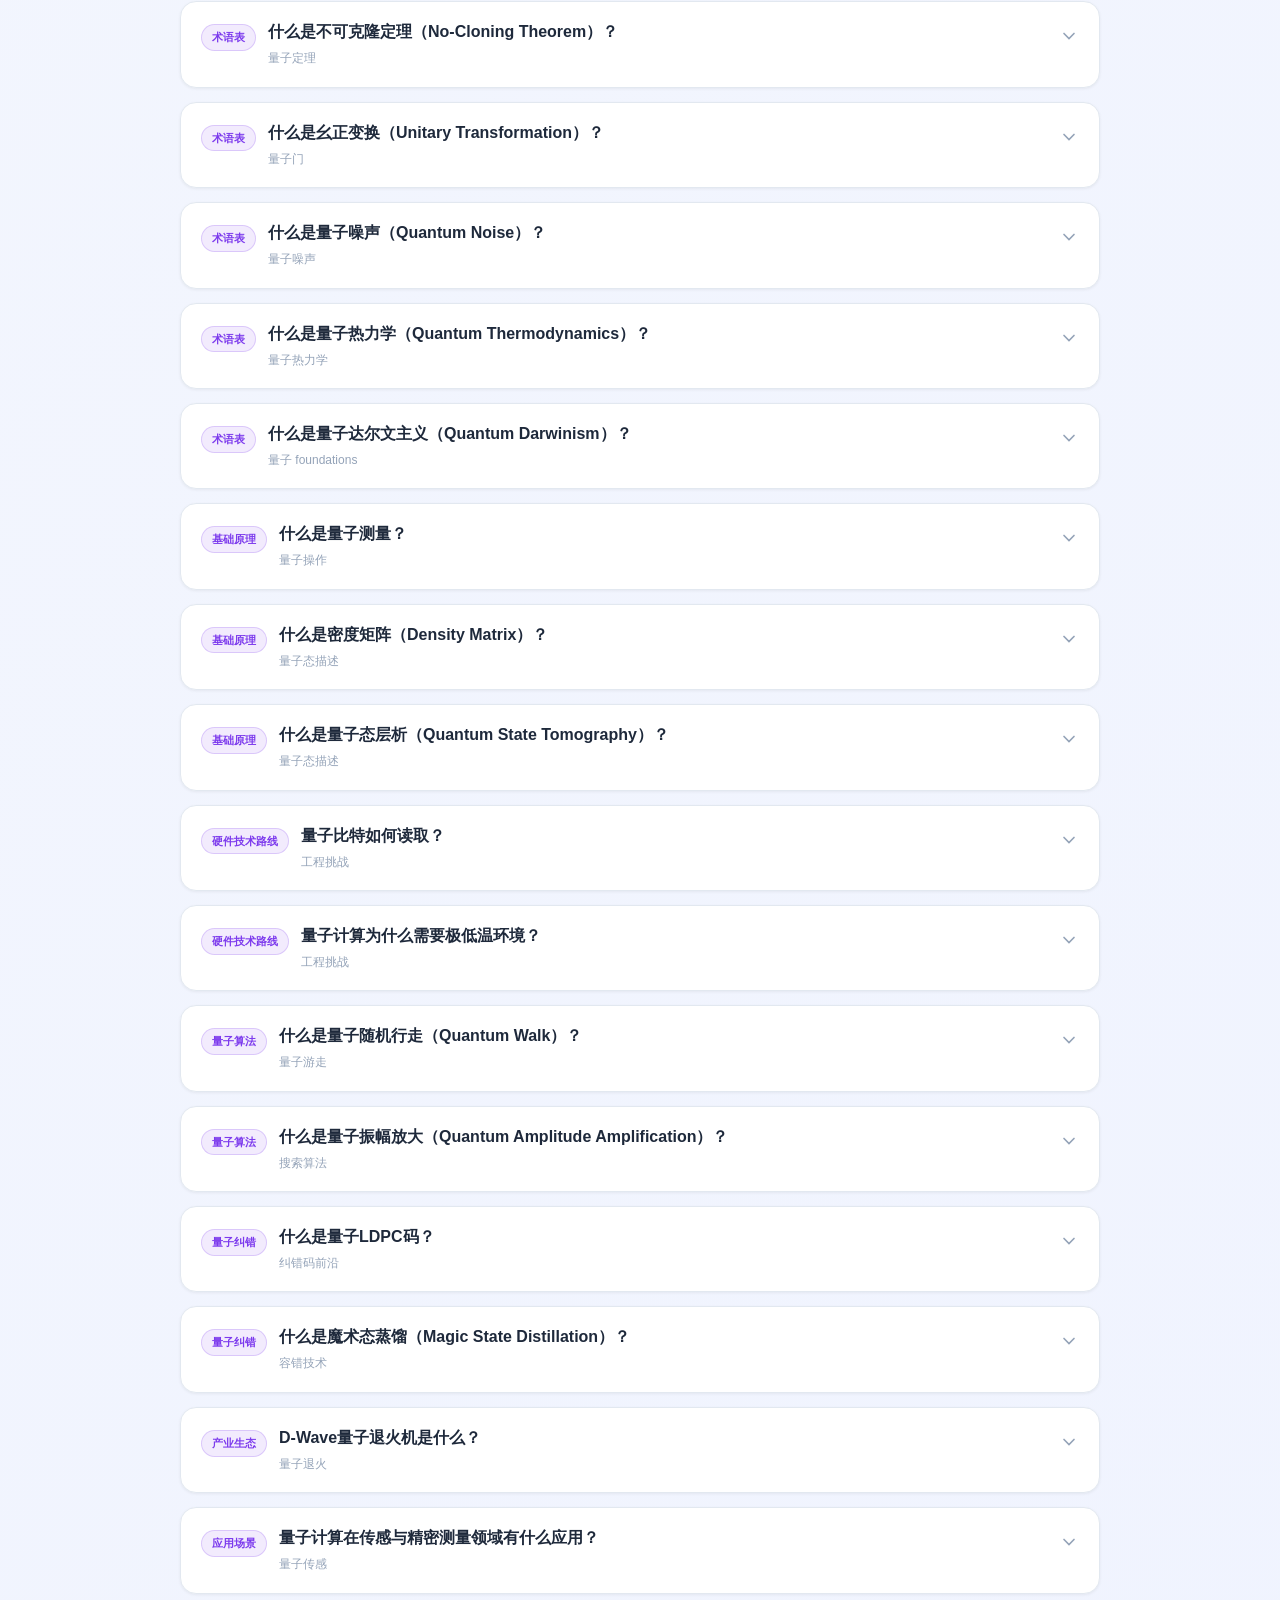
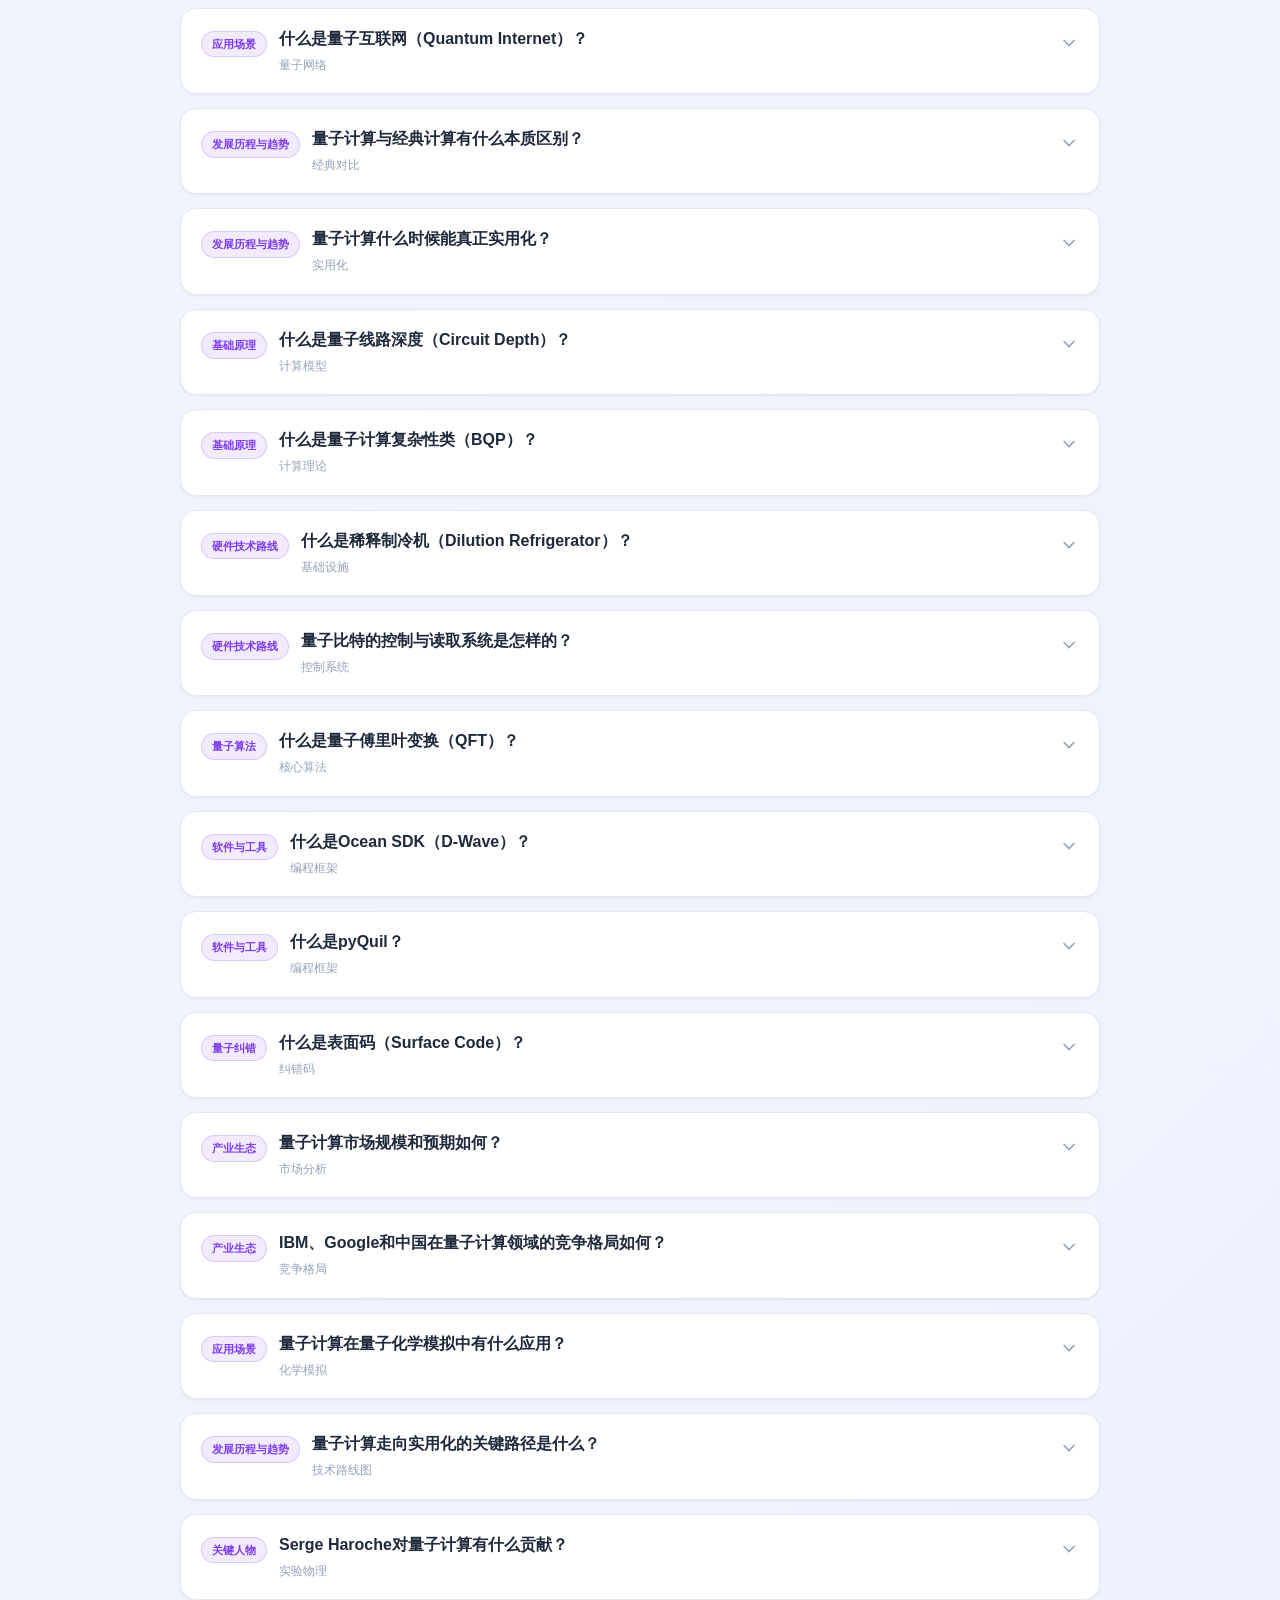
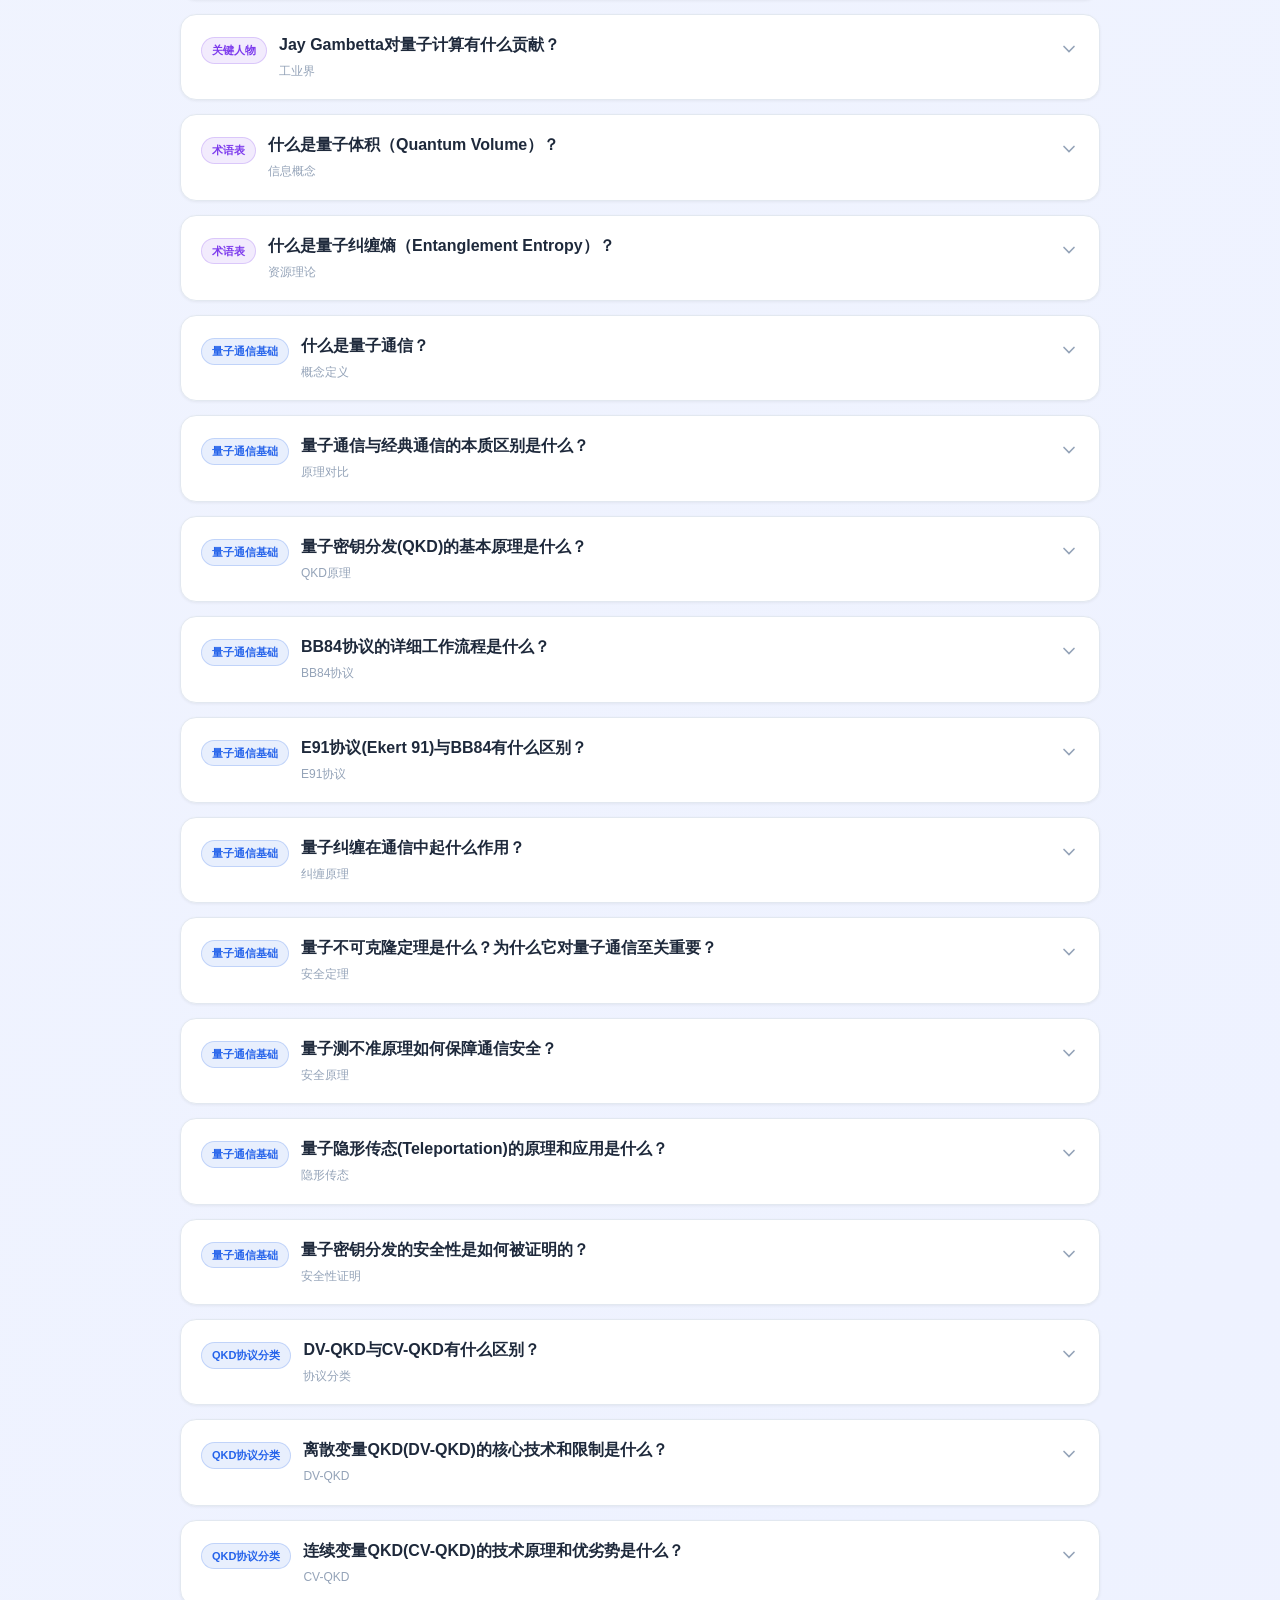
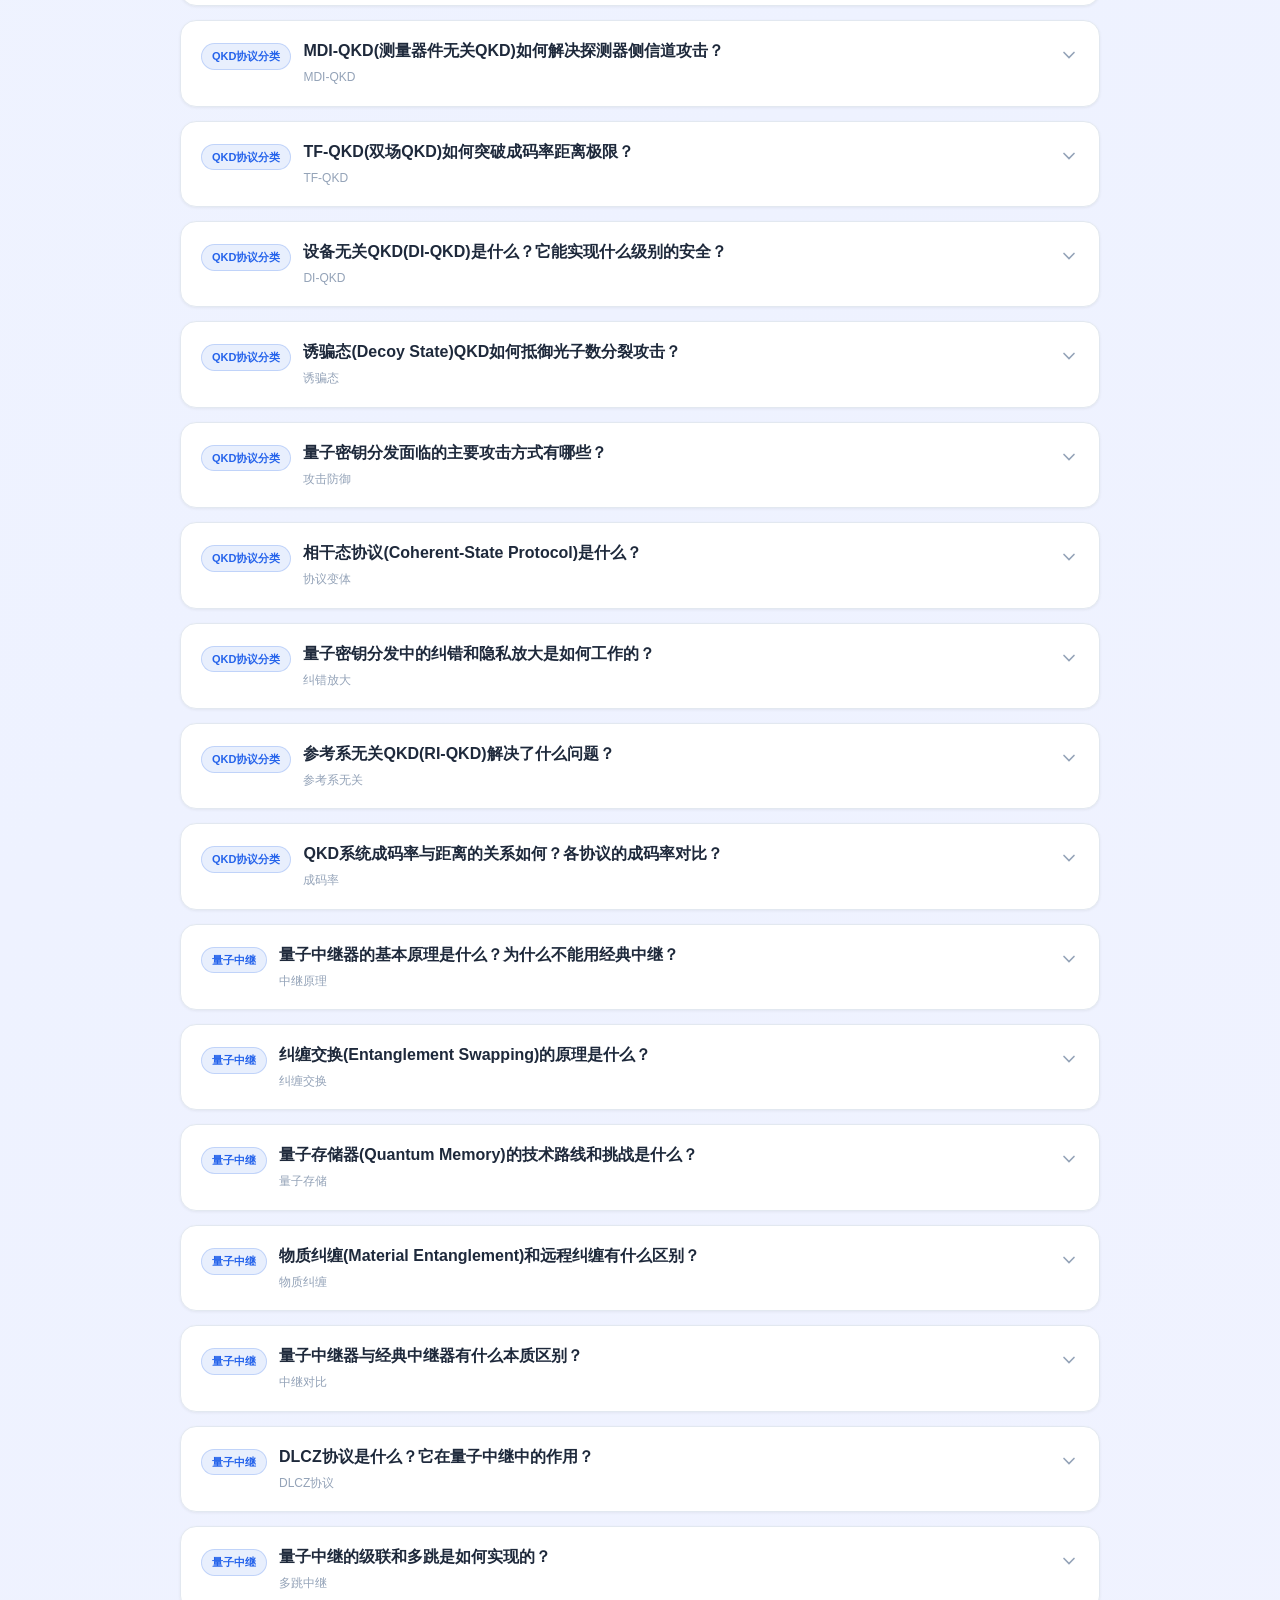
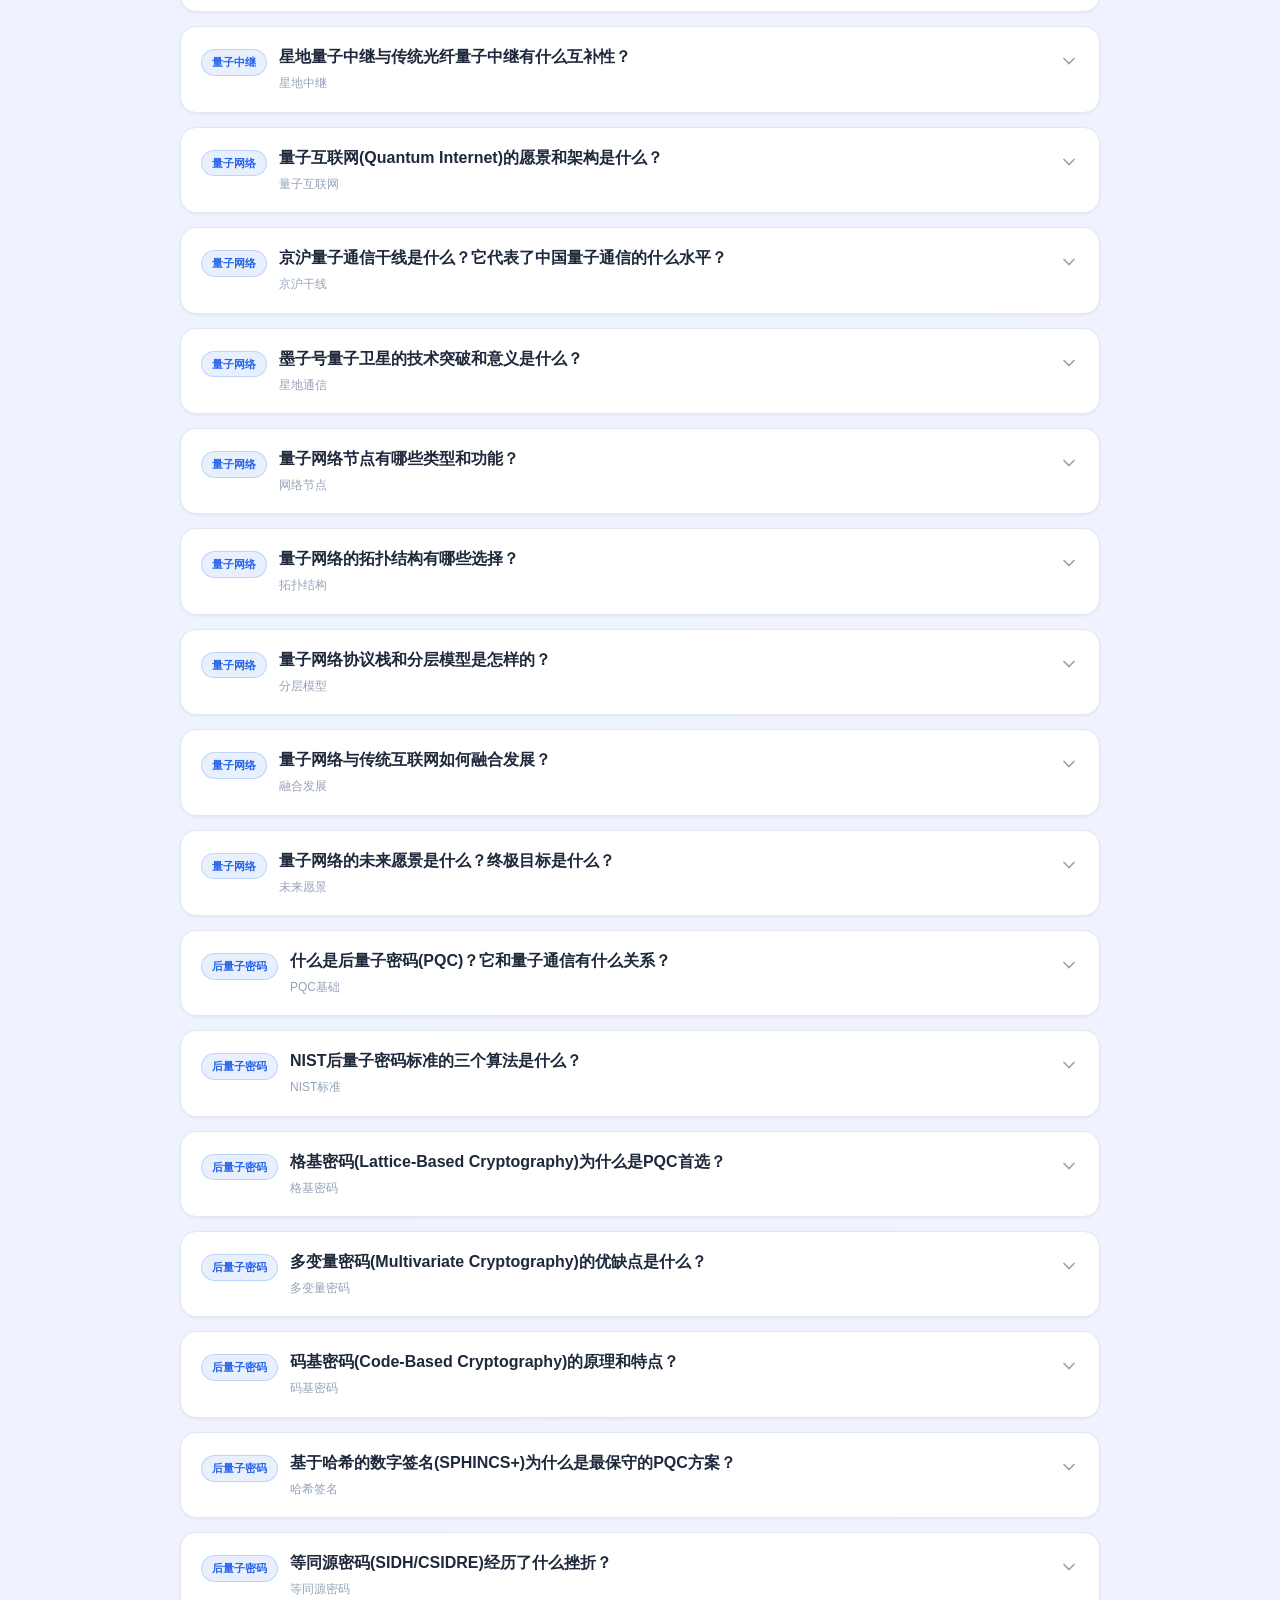
==== commit 3e16b21e: "feat: 三大量子领域知识库 + 4个新模块 知识库扩充： - 量子计算107条 + 量子通信72条 + 量子精密测量72条 = 251条 - 三领域分类架构（qc/qt/qm），每领域70+条目 " ====
--- a/index.html
+++ b/index.html
@@ -3,8 +3,8 @@
 <head>
   <meta charset="UTF-8">
   <meta name="viewport" content="width=device-width, initial-scale=1.0">
-  <title>量子计算知识库 | Quantum Computing KB</title>
-  <meta name="description" content="量子计算知识库 — 涵盖基础原理、硬件技术路线、量子算法、软件工具、纠错容错、产业生态、应用场景与发展趋势">
+  <title>量子知识库 | Quantum Knowledge Base</title>
+  <meta name="description" content="量子知识库 — 涵盖量子计算、量子通信、量子精密测量三大量子领域，知识库 · 交互实验室 · 产业生态 · 行业资讯 · 学习路径 · 工具箱 · 术语词典 · 全球地图">
   <link rel="preconnect" href="https://fonts.googleapis.com">
   <link rel="stylesheet" href="style.css">
 </head>
@@ -41,8 +41,8 @@
           </svg>
         </div>
         <div class="logo-text">
-          <h1>量子计算知识库</h1>
-          <p class="subtitle">Quantum Computing Knowledge Base</p>
+          <h1>量子知识库</h1>
+          <p class="subtitle">Quantum Knowledge Base · 计算 · 通信 · 精密测量</p>
         </div>
       </div>
       <div class="header-wave">
@@ -58,7 +58,7 @@
           </defs>
         </svg>
       </div>
-      <p class="header-desc">知识库 · 交互实验室 · 产业生态 · 行业资讯 · 发展时间线</p>
+      <p class="header-desc">知识库 · 交互实验室 · 产业生态 · 行业资讯 · 发展时间线 · 学习路径 · 工具箱 · 术语词典 · 全球地图</p>
     </header>
 
     <!-- ===== Tab Navigation ===== -->
@@ -83,11 +83,33 @@
         <svg viewBox="0 0 24 24" width="18" height="18"><path fill="none" stroke="currentColor" stroke-width="2" stroke-linecap="round" stroke-linejoin="round" d="M12 8v4l3 3M21 12a9 9 0 11-18 0 9 9 0 0118 0z"/></svg>
         <span>发展时间线</span>
       </button>
+      <button class="tab-btn" data-tab="learning">
+        <svg viewBox="0 0 24 24" width="18" height="18"><path fill="none" stroke="currentColor" stroke-width="2" stroke-linecap="round" stroke-linejoin="round" d="M12 6.5L5 3v14l7 3.5 7-3.5V3l-7 3.5zM12 6.5V21M5 7l7 3.5L19 7"/></svg>
+        <span>学习路径</span>
+      </button>
+      <button class="tab-btn" data-tab="toolbox">
+        <svg viewBox="0 0 24 24" width="18" height="18"><path fill="none" stroke="currentColor" stroke-width="2" stroke-linecap="round" stroke-linejoin="round" d="M14.7 6.3a1 1 0 000 1.4l1.6 1.6a1 1 0 001.4 0l3.77-3.77a6 6 0 01-7.94 7.94l-6.91 6.91a2.12 2.12 0 01-3-3l6.91-6.91a6 6 0 017.94-7.94l-3.76 3.76z"/></svg>
+        <span>工具箱</span>
+      </button>
+      <button class="tab-btn" data-tab="glossary">
+        <svg viewBox="0 0 24 24" width="18" height="18"><path fill="none" stroke="currentColor" stroke-width="2" stroke-linecap="round" stroke-linejoin="round" d="M4 19.5A2.5 2.5 0 016.5 17H20M6.5 2H20v20H6.5A2.5 2.5 0 014 19.5v-15A2.5 2.5 0 016.5 2zM9 7h7M9 11h5"/></svg>
+        <span>术语词典</span>
+      </button>
+      <button class="tab-btn" data-tab="map">
+        <svg viewBox="0 0 24 24" width="18" height="18"><path fill="none" stroke="currentColor" stroke-width="2" stroke-linecap="round" stroke-linejoin="round" d="M21 10c0 7-9 13-9 13s-9-6-9-13a9 9 0 0118 0zM12 13a3 3 0 100-6 3 3 0 000 6z"/></svg>
+        <span>全球地图</span>
+      </button>
       <div class="tab-indicator" id="tabIndicator"></div>
     </nav>
 
     <!-- ===== Tab: 知识库 ===== -->
     <section class="tab-panel active" id="panel-knowledge">
+      <div class="kb-domain-filter" id="kbDomainFilter">
+        <button class="kb-domain-pill all active" data-domain="all">全部领域</button>
+        <button class="kb-domain-pill qc" data-domain="qc"><span class="kb-domain-dot qc"></span>量子计算</button>
+        <button class="kb-domain-pill qt" data-domain="qt"><span class="kb-domain-dot qt"></span>量子通信</button>
+        <button class="kb-domain-pill qm" data-domain="qm"><span class="kb-domain-dot qm"></span>量子精密测量</button>
+      </div>
       <div class="search-section">
         <div class="search-box">
           <svg class="search-icon" viewBox="0 0 24 24" width="22" height="22">
@@ -294,10 +316,133 @@
       <div class="tl-vertical" id="tlVertical"></div>
     </section>
 
+    <!-- ===== Tab: 学习路径 ===== -->
+    <section class="tab-panel" id="panel-learning">
+      <div class="lp-intro">
+        <h2 class="section-title-large">量子学习路径</h2>
+        <p class="lp-subtitle">从零基础到量子开发者 · 选择适合你的起点，追踪学习进度</p>
+      </div>
+      <div class="lp-level-bar" id="lpLevelBar">
+        <button class="lp-level-btn active" data-level="beginner">
+          <span class="lp-level-icon">L1</span>
+          <div><div class="lp-level-name">入门</div><div class="lp-level-desc">零基础 · 4周</div></div>
+        </button>
+        <button class="lp-level-btn" data-level="intermediate">
+          <span class="lp-level-icon">L2</span>
+          <div><div class="lp-level-name">进阶</div><div class="lp-level-desc">有理工科背景 · 8周</div></div>
+        </button>
+        <button class="lp-level-btn" data-level="expert">
+          <span class="lp-level-icon">L3</span>
+          <div><div class="lp-level-name">专家</div><div class="lp-level-desc">物理/CS专业 · 12周</div></div>
+        </button>
+        <div class="lp-progress-box">
+          <div class="lp-progress-label">总体进度</div>
+          <div class="lp-progress-bar"><div class="lp-progress-fill" id="lpProgressFill"></div></div>
+          <div class="lp-progress-text" id="lpProgressText">0%</div>
+        </div>
+      </div>
+      <div class="lp-track" id="lpTrack"></div>
+    </section>
+
+    <!-- ===== Tab: 工具箱 ===== -->
+    <section class="tab-panel" id="panel-toolbox">
+      <div class="tb-intro">
+        <h2 class="section-title-large">量子工具箱</h2>
+        <p class="tb-subtitle">实用量子计算工具 · 在线计算与可视化</p>
+      </div>
+      <div class="tb-grid" id="tbGrid">
+        <!-- State Vector Calculator -->
+        <div class="tb-card" id="tb-statevector">
+          <div class="tb-card-header">
+            <span class="tb-icon">|ψ⟩</span>
+            <div><div class="tb-card-title">态矢量计算器</div><div class="tb-card-sub">单量子比特态可视化</div></div>
+          </div>
+          <div class="tb-card-body" id="tbStateVector"></div>
+        </div>
+        <!-- Fidelity Calculator -->
+        <div class="tb-card" id="tb-fidelity">
+          <div class="tb-card-header">
+            <span class="tb-icon">F</span>
+            <div><div class="tb-card-title">量子保真度计算器</div><div class="tb-card-sub">F(ρ,σ) 态重叠度计算</div></div>
+          </div>
+          <div class="tb-card-body" id="tbFidelity"></div>
+        </div>
+        <!-- Qubit Converter -->
+        <div class="tb-card" id="tb-converter">
+          <div class="tb-card-header">
+            <span class="tb-icon">⇄</span>
+            <div><div class="tb-card-title">量子比特转换器</div><div class="tb-card-sub">Bloch坐标 ↔ 态矢量 ↔ 测量概率</div></div>
+          </div>
+          <div class="tb-card-body" id="tbConverter"></div>
+        </div>
+        <!-- Gate Calculator -->
+        <div class="tb-card" id="tb-gate">
+          <div class="tb-card-header">
+            <span class="tb-icon">U</span>
+            <div><div class="tb-card-title">量子门矩阵计算器</div><div class="tb-card-sub">单/双比特门矩阵运算</div></div>
+          </div>
+          <div class="tb-card-body" id="tbGate"></div>
+        </div>
+        <!-- Decibit Calculator -->
+        <div class="tb-card" id="tb-decibit">
+          <div class="tb-card-header">
+            <span class="tb-icon">2ⁿ</span>
+            <div><div class="tb-card-title">量子比特规模计算器</div><div class="tb-card-sub">量子比特 vs 经典内存对比</div></div>
+          </div>
+          <div class="tb-card-body" id="tbDecibit"></div>
+        </div>
+        <!-- Bell State Generator -->
+        <div class="tb-card" id="tb-bell">
+          <div class="tb-card-header">
+            <span class="tb-icon">Φ⁺</span>
+            <div><div class="tb-card-title">Bell态生成器</div><div class="tb-card-sub">四种最大纠缠态可视化</div></div>
+          </div>
+          <div class="tb-card-body" id="tbBell"></div>
+        </div>
+      </div>
+    </section>
+
+    <!-- ===== Tab: 术语词典 ===== -->
+    <section class="tab-panel" id="panel-glossary">
+      <div class="gl-intro">
+        <h2 class="section-title-large">量子术语词典</h2>
+        <p class="gl-subtitle">中英对照 · 可搜索 · 覆盖量子计算/通信/精密测量</p>
+      </div>
+      <div class="gl-search-box">
+        <svg class="search-icon" viewBox="0 0 24 24" width="20" height="20">
+          <path fill="none" stroke="currentColor" stroke-width="2" stroke-linecap="round" d="M21 21l-5-5m2-5a7 7 0 11-14 0 7 7 0 0114 0z"/>
+        </svg>
+        <input type="text" id="glSearchInput" placeholder="输入中文或英文搜索术语..." autocomplete="off">
+      </div>
+      <div class="gl-filter-bar" id="glFilterBar">
+        <button class="gl-filter-btn active" data-filter="all">全部</button>
+        <button class="gl-filter-btn" data-filter="qc">量子计算</button>
+        <button class="gl-filter-btn" data-filter="qt">量子通信</button>
+        <button class="gl-filter-btn" data-filter="qm">精密测量</button>
+      </div>
+      <div class="gl-results" id="glResults"></div>
+    </section>
+
+    <!-- ===== Tab: 全球地图 ===== -->
+    <section class="tab-panel" id="panel-map">
+      <div class="map-intro">
+        <h2 class="section-title-large">量子全球地图</h2>
+        <p class="map-subtitle">全球量子企业与科研机构分布 · 按领域标注</p>
+      </div>
+      <div class="map-filter-bar" id="mapFilterBar">
+        <button class="map-filter-btn active" data-domain="all">全部领域</button>
+        <button class="map-filter-btn" data-domain="qc">量子计算</button>
+        <button class="map-filter-btn" data-domain="qt">量子通信</button>
+        <button class="map-filter-btn" data-domain="qm">精密测量</button>
+      </div>
+      <div class="map-svg-container" id="mapContainer"></div>
+      <div class="map-legend" id="mapLegend"></div>
+    </section>
+
     <!-- ===== Footer ===== -->
     <footer class="footer">
-      <p>量子计算知识库 · 共 <span id="totalEntries">0</span> 条知识 · 基于 HTML/CSS/JS 构建</p>
-      <p class="footer-note">通过 GitHub Pages 免费部署 · 行业资讯由 GitHub Actions 每日自动更新</p>
+      <p>量子知识库 · 共 <span id="totalEntries">0</span> 条知识 · 三大量子领域 · 基于 HTML/CSS/JS 构建</p>
+      <p class="footer-note">通过 GitHub Pages 免费部署 · 行业资讯由 GitHub Actions 每3天自动更新</p>
     </footer>
   </div>
 
--- a/style.css
+++ b/style.css
@@ -448,3 +448,123 @@
   .compare-detail { grid-template-columns: 80px 1fr 1fr; }
   .compare-detail-cell { padding: 8px 10px; font-size: 12px; }
 }
+
+/* ===== Knowledge Base Domain Filter ===== */
+.kb-domain-filter { display: flex; gap: 8px; margin-bottom: 16px; flex-wrap: wrap; }
+.kb-domain-pill { display: inline-flex; align-items: center; gap: 6px; padding: 6px 14px; border-radius: 20px; border: 1px solid var(--border-color); background: var(--bg-card); color: var(--text-secondary); font-size: 13px; font-weight: 500; cursor: pointer; transition: var(--transition); }
+.kb-domain-pill:hover { border-color: var(--border-hover); box-shadow: var(--shadow-sm); }
+.kb-domain-pill.active { background: var(--accent-purple); color: #fff; border-color: var(--accent-purple); }
+.kb-domain-pill.qc.active { background: #7c3aed; border-color: #7c3aed; }
+.kb-domain-pill.qt.active { background: #2563eb; border-color: #2563eb; }
+.kb-domain-pill.qm.active { background: #0891b2; border-color: #0891b2; }
+.kb-domain-dot { width: 8px; height: 8px; border-radius: 50%; display: inline-block; }
+.kb-domain-dot.qc { background: #7c3aed; }
+.kb-domain-dot.qt { background: #2563eb; }
+.kb-domain-dot.qm { background: #0891b2; }
+
+/* ===== Learning Path ===== */
+.lp-intro { text-align: center; margin-bottom: 24px; }
+.lp-subtitle { color: var(--text-muted); font-size: 14px; margin-top: 4px; }
+.lp-level-bar { display: flex; gap: 12px; align-items: center; margin-bottom: 28px; flex-wrap: wrap; }
+.lp-level-btn { display: flex; align-items: center; gap: 10px; padding: 10px 18px; border-radius: var(--radius-sm); border: 1px solid var(--border-color); background: var(--bg-card); cursor: pointer; transition: var(--transition); }
+.lp-level-btn.active { border-color: var(--accent-purple); background: var(--accent-purple-light); box-shadow: var(--shadow-glow); }
+.lp-level-icon { width: 36px; height: 36px; border-radius: 8px; display: flex; align-items: center; justify-content: center; font-weight: 700; font-size: 13px; color: #fff; background: linear-gradient(135deg, var(--accent-purple), var(--accent-blue)); }
+.lp-level-name { font-weight: 600; font-size: 14px; color: var(--text-primary); }
+.lp-level-desc { font-size: 11px; color: var(--text-muted); }
+.lp-progress-box { margin-left: auto; display: flex; align-items: center; gap: 8px; }
+.lp-progress-label { font-size: 12px; color: var(--text-muted); white-space: nowrap; }
+.lp-progress-bar { width: 120px; height: 8px; border-radius: 4px; background: var(--border-color); overflow: hidden; }
+.lp-progress-fill { height: 100%; background: linear-gradient(90deg, var(--accent-purple), var(--accent-blue)); transition: width 0.5s ease; }
+.lp-progress-text { font-size: 13px; font-weight: 600; color: var(--accent-purple); }
+.lp-track { max-width: 800px; margin: 0 auto; }
+.lp-step { position: relative; padding-left: 40px; margin-bottom: 4px; }
+.lp-step-num { position: absolute; left: 0; top: 0; width: 28px; height: 28px; border-radius: 50%; display: flex; align-items: center; justify-content: center; font-size: 13px; font-weight: 700; background: var(--bg-card); border: 2px solid var(--step-color, var(--accent-purple)); color: var(--step-color, var(--accent-purple)); z-index: 1; }
+.lp-step.done .lp-step-num { background: var(--step-color, var(--accent-purple)); color: #fff; }
+.lp-step-body { background: var(--bg-card); border: 1px solid var(--border-color); border-radius: var(--radius-sm); overflow: hidden; transition: var(--transition); }
+.lp-step-body:hover { border-color: var(--border-hover); }
+.lp-step-header { padding: 14px 16px; cursor: pointer; display: flex; align-items: flex-start; gap: 10px; flex-wrap: wrap; }
+.lp-step-domain { font-size: 10px; padding: 2px 8px; border-radius: 4px; font-weight: 500; }
+.lp-step-title { font-size: 15px; font-weight: 600; color: var(--text-primary); flex: 1; }
+.lp-step-desc { font-size: 12px; color: var(--text-muted); width: 100%; }
+.lp-step-check { font-size: 18px; color: var(--text-muted); }
+.lp-step-check.checked { color: var(--accent-green); }
+.lp-step-items { padding: 0 16px 14px; border-top: 1px solid var(--border-color); }
+.lp-item { display: flex; align-items: center; gap: 8px; padding: 6px 0; font-size: 13px; color: var(--text-secondary); }
+.lp-item-num { width: 20px; height: 20px; border-radius: 50%; display: flex; align-items: center; justify-content: center; font-size: 10px; background: var(--border-color); color: var(--text-muted); }
+.lp-complete-btn { margin-top: 10px; padding: 6px 16px; border-radius: 6px; border: 1px solid var(--accent-green); background: transparent; color: var(--accent-green); font-size: 12px; cursor: pointer; transition: var(--transition); }
+.lp-complete-btn:hover { background: var(--accent-green); color: #fff; }
+.lp-step-connector { position: absolute; left: 14px; top: 28px; bottom: -4px; width: 2px; background: var(--border-color); }
+
+/* ===== Toolbox ===== */
+.tb-intro { text-align: center; margin-bottom: 24px; }
+.tb-subtitle { color: var(--text-muted); font-size: 14px; margin-top: 4px; }
+.tb-grid { display: grid; grid-template-columns: repeat(auto-fill, minmax(320px, 1fr)); gap: 16px; }
+.tb-card { background: var(--bg-card); border: 1px solid var(--border-color); border-radius: var(--radius); overflow: hidden; transition: var(--transition); }
+.tb-card:hover { border-color: var(--border-hover); box-shadow: var(--shadow-md); }
+.tb-card-header { display: flex; align-items: center; gap: 10px; padding: 14px 16px; border-bottom: 1px solid var(--border-color); background: linear-gradient(135deg, rgba(109,59,234,0.04), rgba(37,99,235,0.04)); }
+.tb-icon { width: 36px; height: 36px; border-radius: 8px; display: flex; align-items: center; justify-content: center; font-size: 15px; font-weight: 700; color: #fff; background: linear-gradient(135deg, var(--accent-purple), var(--accent-blue)); }
+.tb-card-title { font-size: 14px; font-weight: 600; color: var(--text-primary); }
+.tb-card-sub { font-size: 11px; color: var(--text-muted); }
+.tb-card-body { padding: 16px; }
+.tb-controls { display: flex; flex-direction: column; gap: 10px; margin-bottom: 14px; }
+.tb-controls label { font-size: 13px; color: var(--text-secondary); display: flex; align-items: center; gap: 8px; }
+.tb-controls input[type="range"] { flex: 1; accent-color: var(--accent-purple); }
+.tb-output { font-size: 13px; }
+.tb-vector, .tb-prob, .tb-stat, .tb-result, .tb-section { padding: 4px 0; color: var(--text-secondary); }
+.tb-vector { font-family: 'Courier New', monospace; font-size: 14px; color: var(--accent-purple); margin-bottom: 6px; }
+.tb-prob, .tb-stat { font-size: 12px; }
+.tb-result { font-size: 16px; font-weight: 700; color: var(--accent-purple); text-align: center; padding: 8px 0; }
+.tb-bar { display: flex; height: 20px; border-radius: 4px; overflow: hidden; margin-top: 8px; }
+.tb-bar-0 { background: var(--accent-purple); }
+.tb-bar-1 { background: var(--accent-cyan); }
+.tb-bar-fid { height: 100%; transition: width 0.3s ease; }
+.tb-bar-scale { height: 100%; transition: width 0.3s ease; }
+.tb-gate-btn { padding: 6px 12px; border-radius: 6px; border: 1px solid var(--border-color); background: var(--bg-card); font-size: 13px; cursor: pointer; transition: var(--transition); }
+.tb-gate-btn.active { background: var(--accent-purple); color: #fff; border-color: var(--accent-purple); }
+.tb-matrix { display: inline-block; border: 2px solid var(--accent-purple); border-radius: 4px; padding: 8px 12px; margin: 8px 0; }
+.tb-matrix-row { display: flex; gap: 16px; }
+.tb-matrix-row span { font-family: 'Courier New', monospace; font-size: 14px; min-width: 60px; text-align: center; color: var(--text-primary); }
+.tb-gate-desc { font-size: 12px; color: var(--text-muted); margin-top: 6px; }
+.tb-bell-state { padding: 10px; border: 1px solid var(--border-color); border-radius: 8px; cursor: pointer; transition: var(--transition); margin-bottom: 8px; }
+.tb-bell-state.active { border-color: var(--accent-purple); background: var(--accent-purple-light); }
+.tb-bell-name { font-size: 16px; font-weight: 700; color: var(--accent-purple); }
+.tb-bell-expr { font-family: 'Courier New', monospace; font-size: 12px; color: var(--text-secondary); margin: 4px 0; }
+.tb-bell-desc { font-size: 11px; color: var(--text-muted); }
+
+/* ===== Glossary ===== */
+.gl-intro { text-align: center; margin-bottom: 20px; }
+.gl-subtitle { color: var(--text-muted); font-size: 14px; margin-top: 4px; }
+.gl-search-box { display: flex; align-items: center; gap: 8px; max-width: 500px; margin: 0 auto 16px; padding: 8px 14px; background: var(--bg-card); border: 1px solid var(--border-color); border-radius: 24px; }
+.gl-search-box input { flex: 1; border: none; outline: none; font-size: 14px; background: transparent; color: var(--text-primary); }
+.gl-filter-bar { display: flex; gap: 8px; justify-content: center; margin-bottom: 16px; }
+.gl-filter-btn { padding: 5px 14px; border-radius: 16px; border: 1px solid var(--border-color); background: var(--bg-card); font-size: 12px; cursor: pointer; color: var(--text-secondary); transition: var(--transition); }
+.gl-filter-btn.active { background: var(--accent-purple); color: #fff; border-color: var(--accent-purple); }
+.gl-results { display: grid; grid-template-columns: repeat(auto-fill, minmax(300px, 1fr)); gap: 12px; }
+.gl-item { display: flex; gap: 10px; padding: 12px; background: var(--bg-card); border: 1px solid var(--border-color); border-radius: var(--radius-sm); transition: var(--transition); }
+.gl-item:hover { border-color: var(--border-hover); box-shadow: var(--shadow-sm); }
+.gl-item-domain { font-size: 10px; padding: 2px 8px; border-radius: 4px; height: fit-content; white-space: nowrap; }
+.gl-item-cn { font-size: 15px; font-weight: 600; color: var(--text-primary); }
+.gl-item-en { font-size: 12px; color: var(--accent-purple); margin: 2px 0; }
+.gl-item-desc { font-size: 12px; color: var(--text-muted); }
+.gl-empty { text-align: center; padding: 40px; color: var(--text-muted); }
+
+/* ===== Quantum Map ===== */
+.map-intro { text-align: center; margin-bottom: 16px; }
+.map-subtitle { color: var(--text-muted); font-size: 14px; margin-top: 4px; }
+.map-filter-bar { display: flex; gap: 8px; justify-content: center; margin-bottom: 16px; }
+.map-filter-btn { padding: 5px 14px; border-radius: 16px; border: 1px solid var(--border-color); background: var(--bg-card); font-size: 12px; cursor: pointer; color: var(--text-secondary); transition: var(--transition); }
+.map-filter-btn.active { background: var(--accent-purple); color: #fff; border-color: var(--accent-purple); }
+.map-svg-container { position: relative; max-width: 900px; margin: 0 auto; border-radius: var(--radius); overflow: hidden; box-shadow: var(--shadow-md); }
+.quantum-map-svg { width: 100%; height: auto; display: block; }
+.map-pin:hover circle { opacity: 1; }
+.map-legend { display: flex; gap: 20px; justify-content: center; margin-top: 16px; }
+.map-legend-item { display: flex; align-items: center; gap: 6px; font-size: 13px; color: var(--text-secondary); }
+.map-legend-dot { width: 10px; height: 10px; border-radius: 50%; }
+
+/* ===== Responsive New Modules ===== */
+@media (max-width: 768px) {
+  .lp-level-bar { flex-direction: column; align-items: stretch; }
+  .lp-progress-box { margin-left: 0; }
+  .tb-grid { grid-template-columns: 1fr; }
+  .gl-results { grid-template-columns: 1fr; }
+}
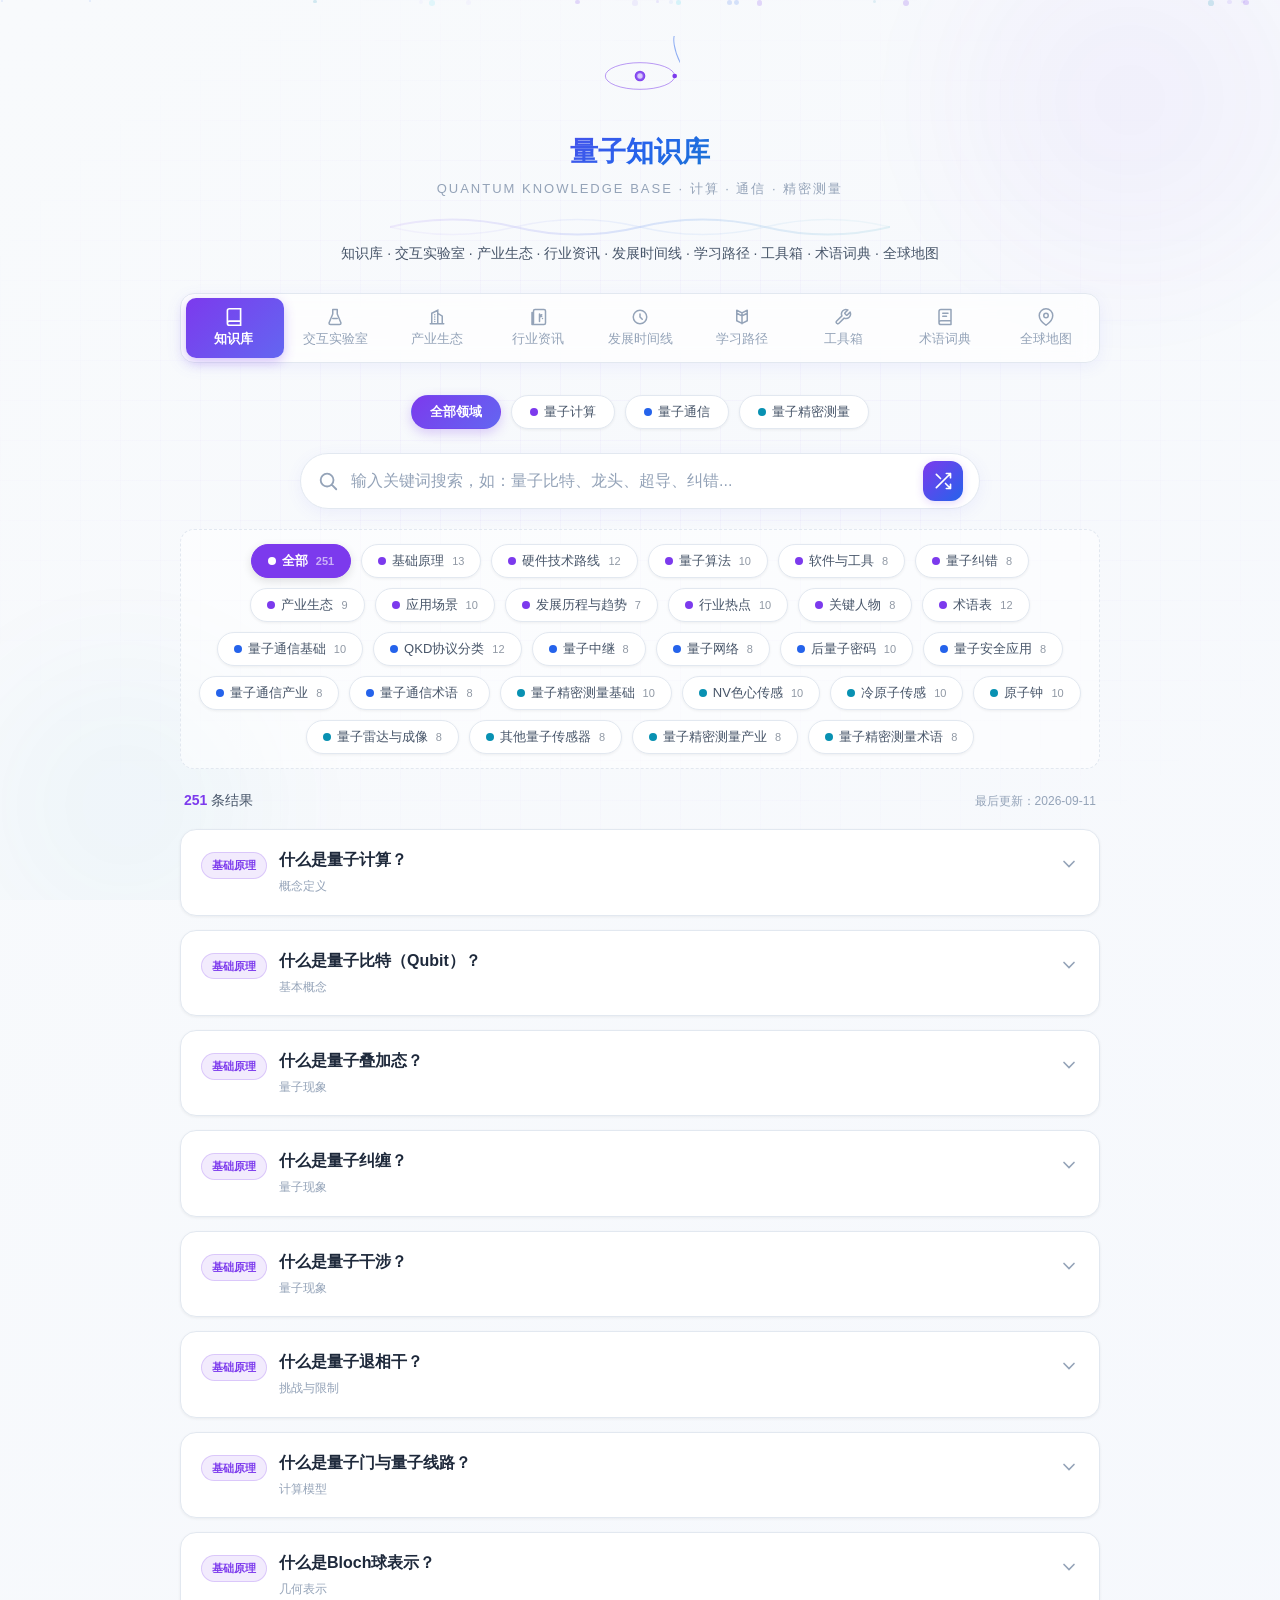
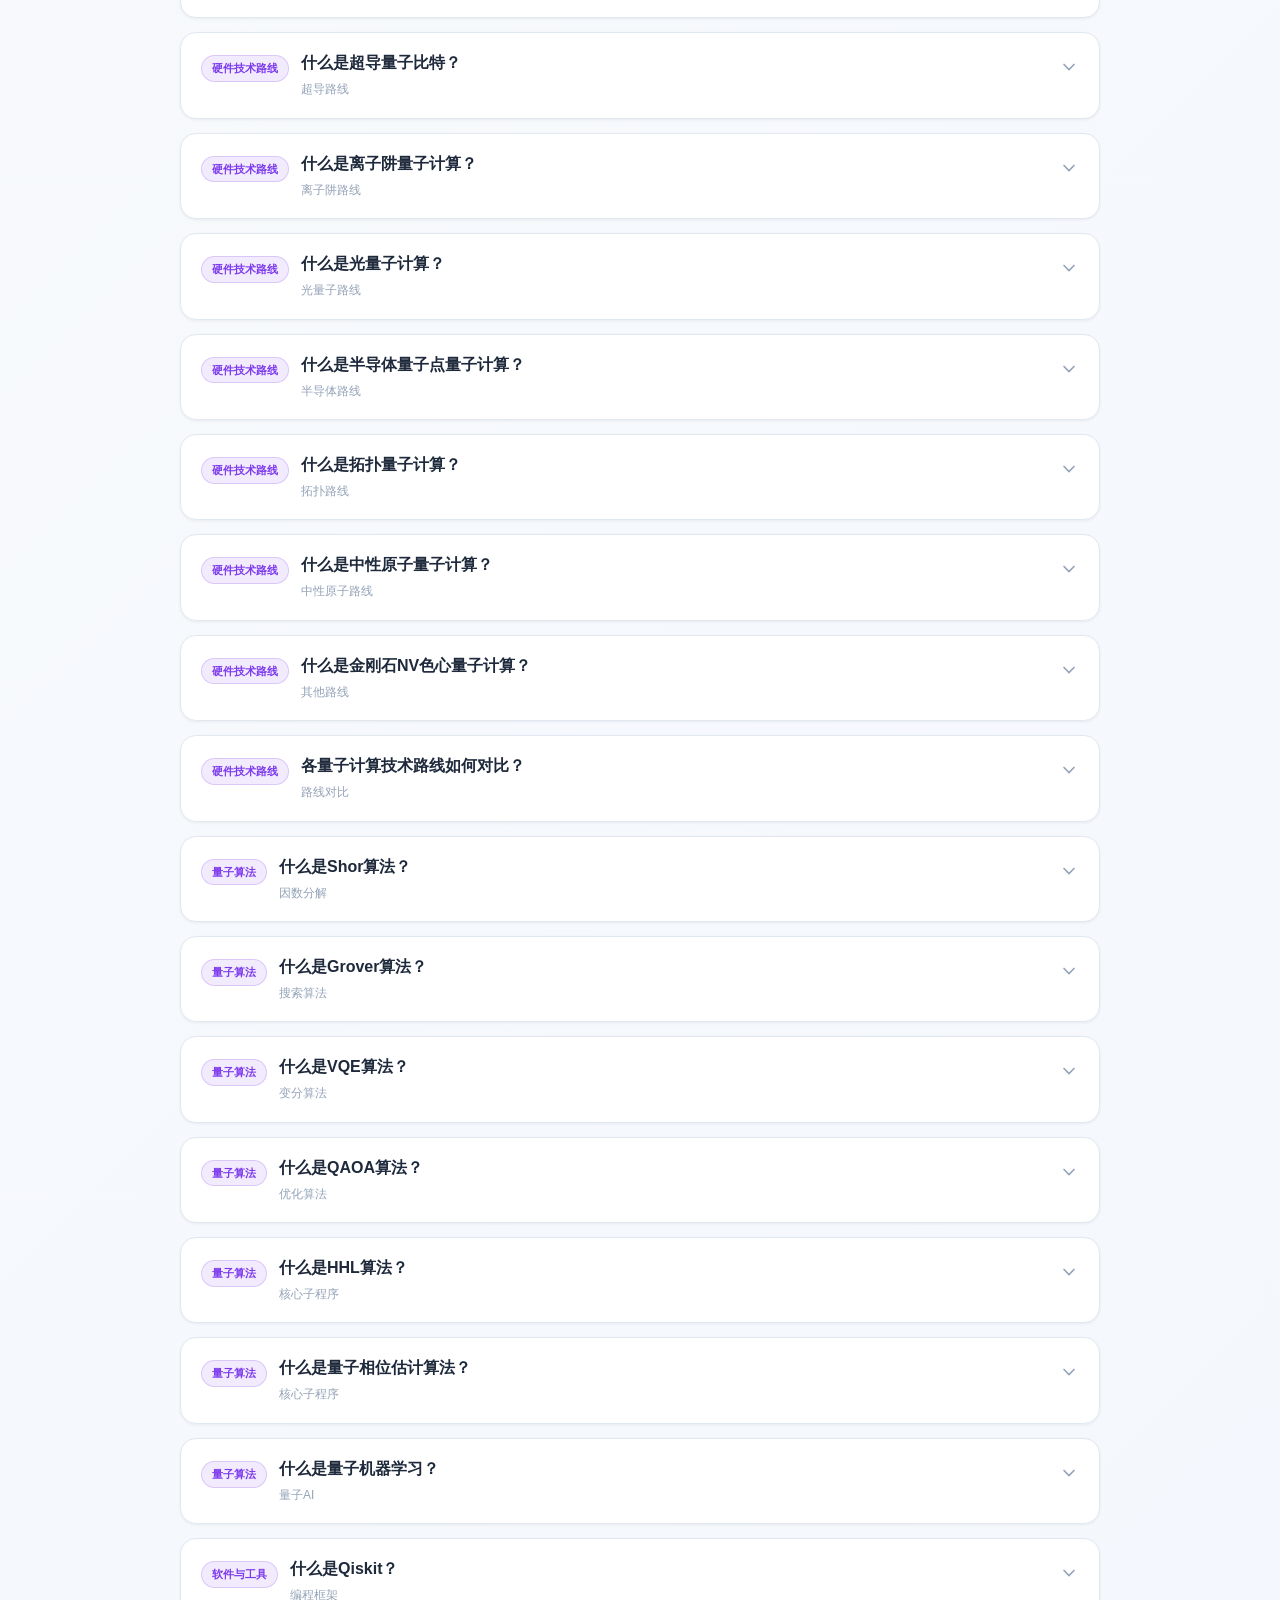
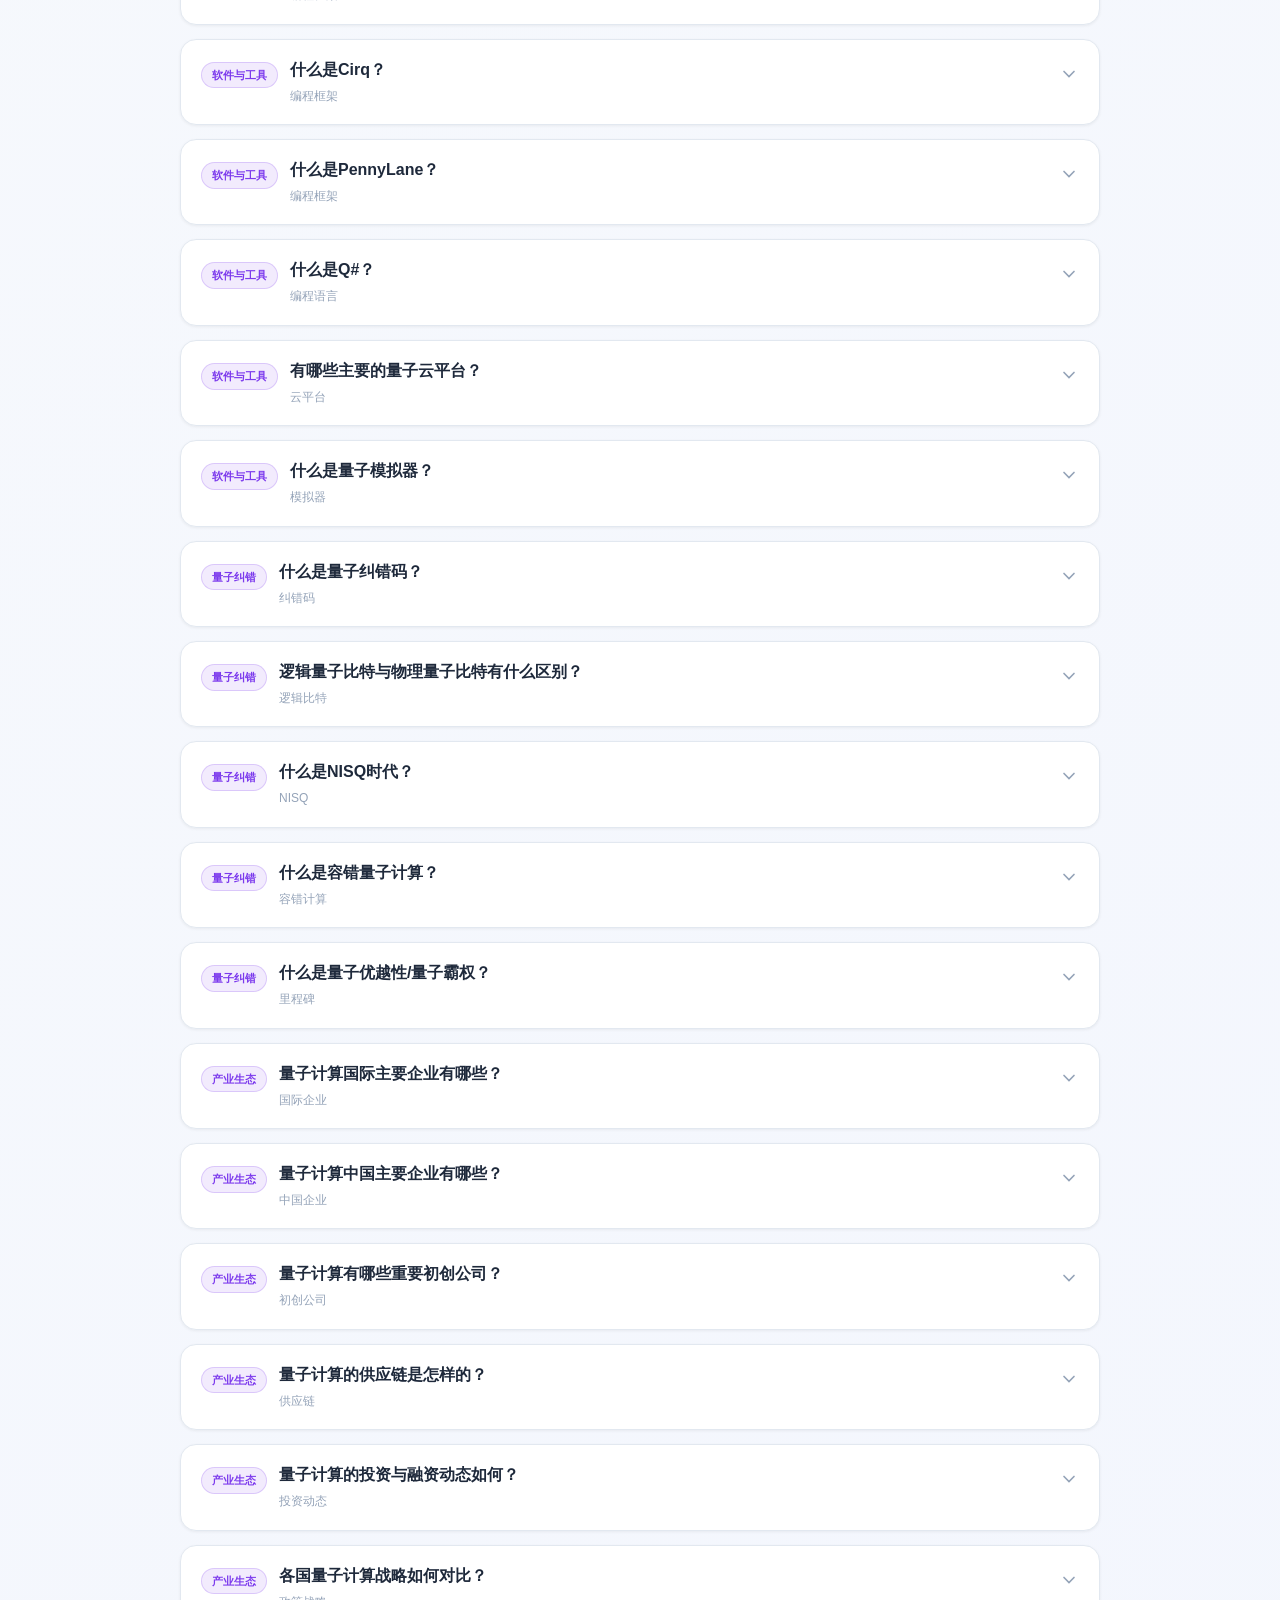
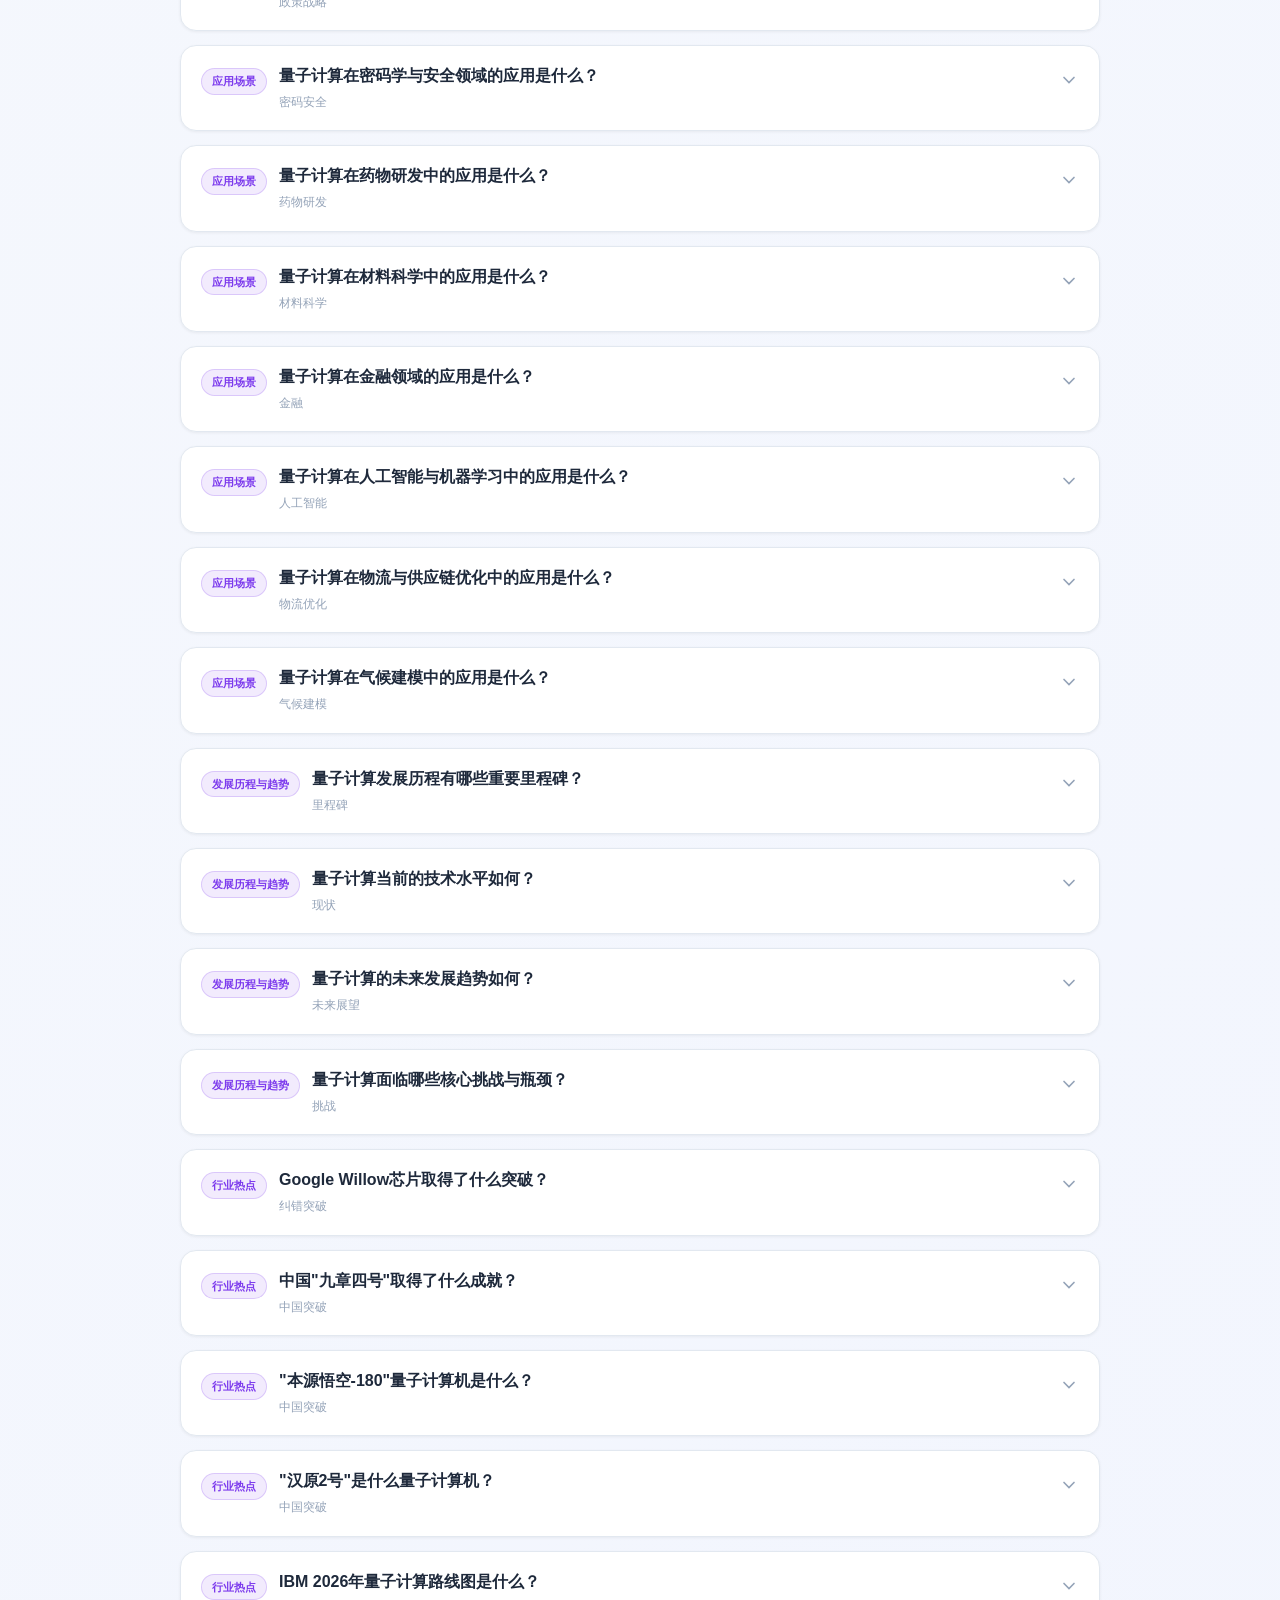
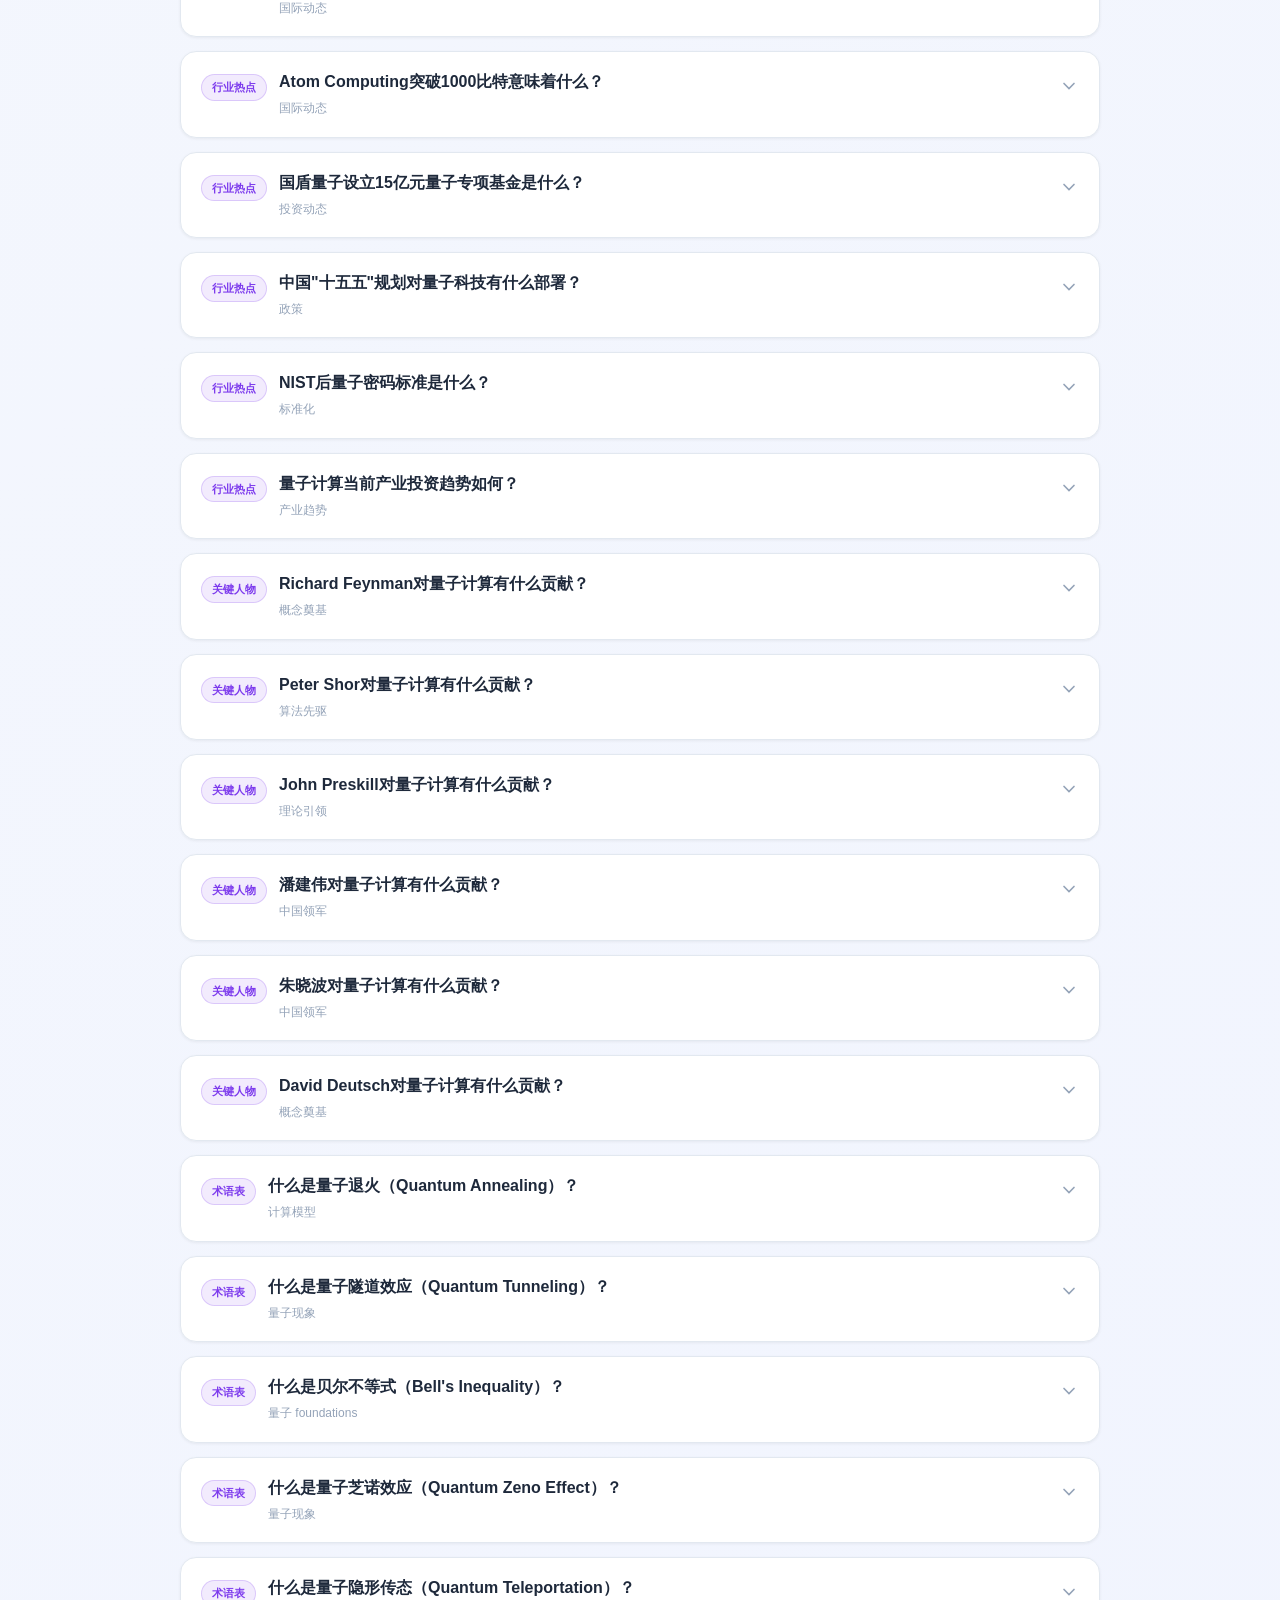
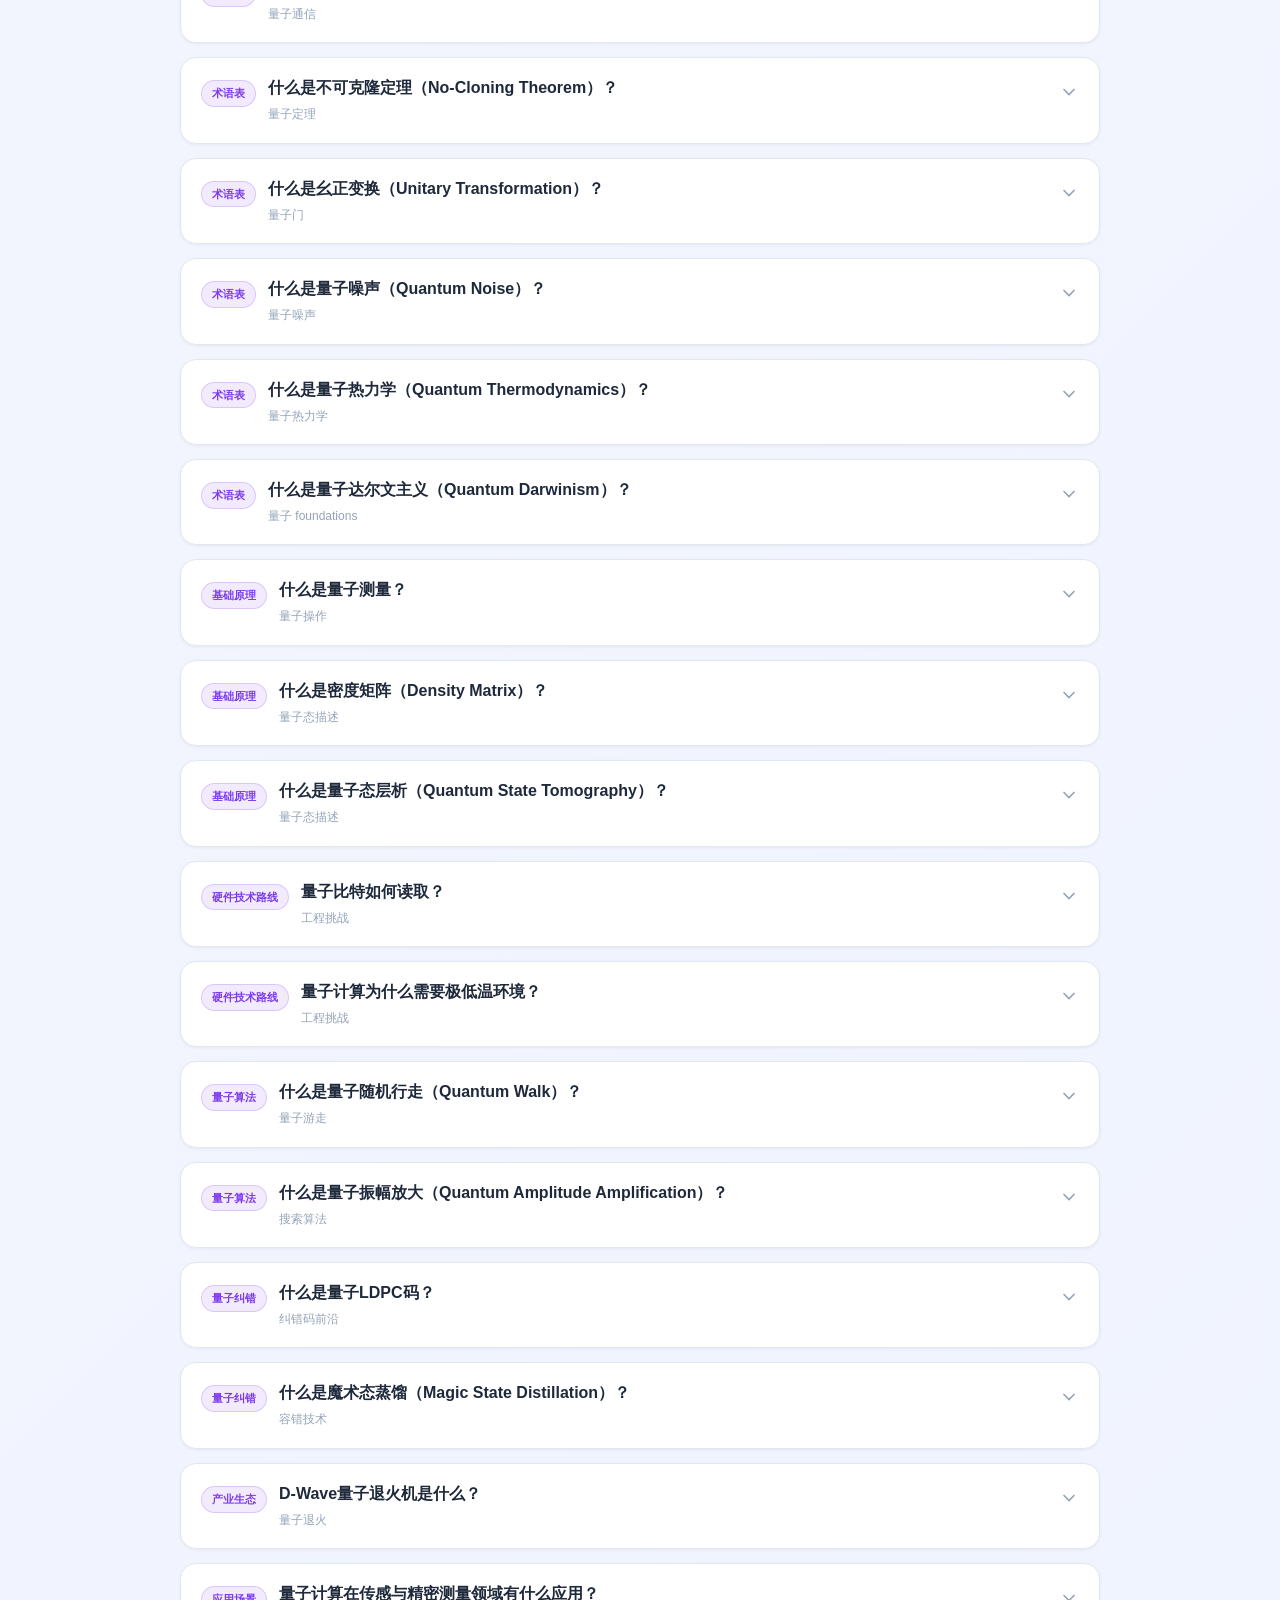
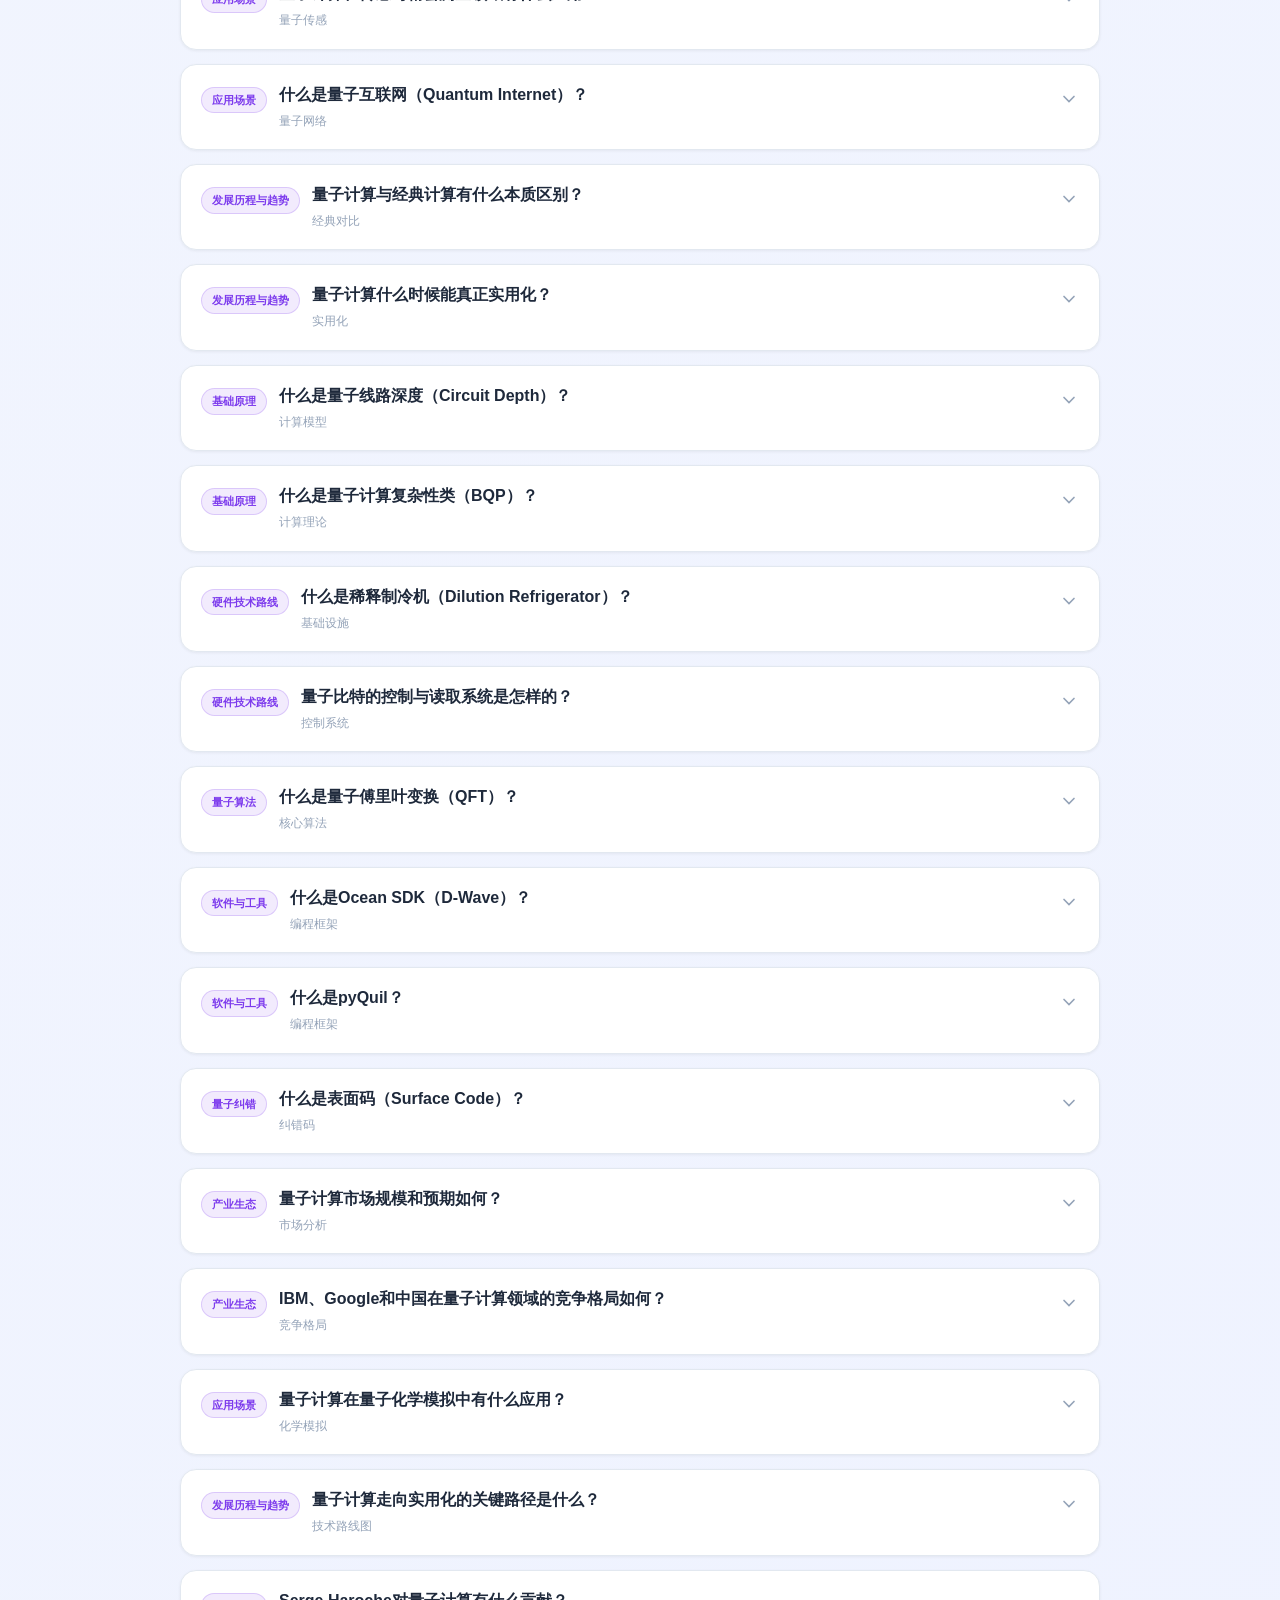
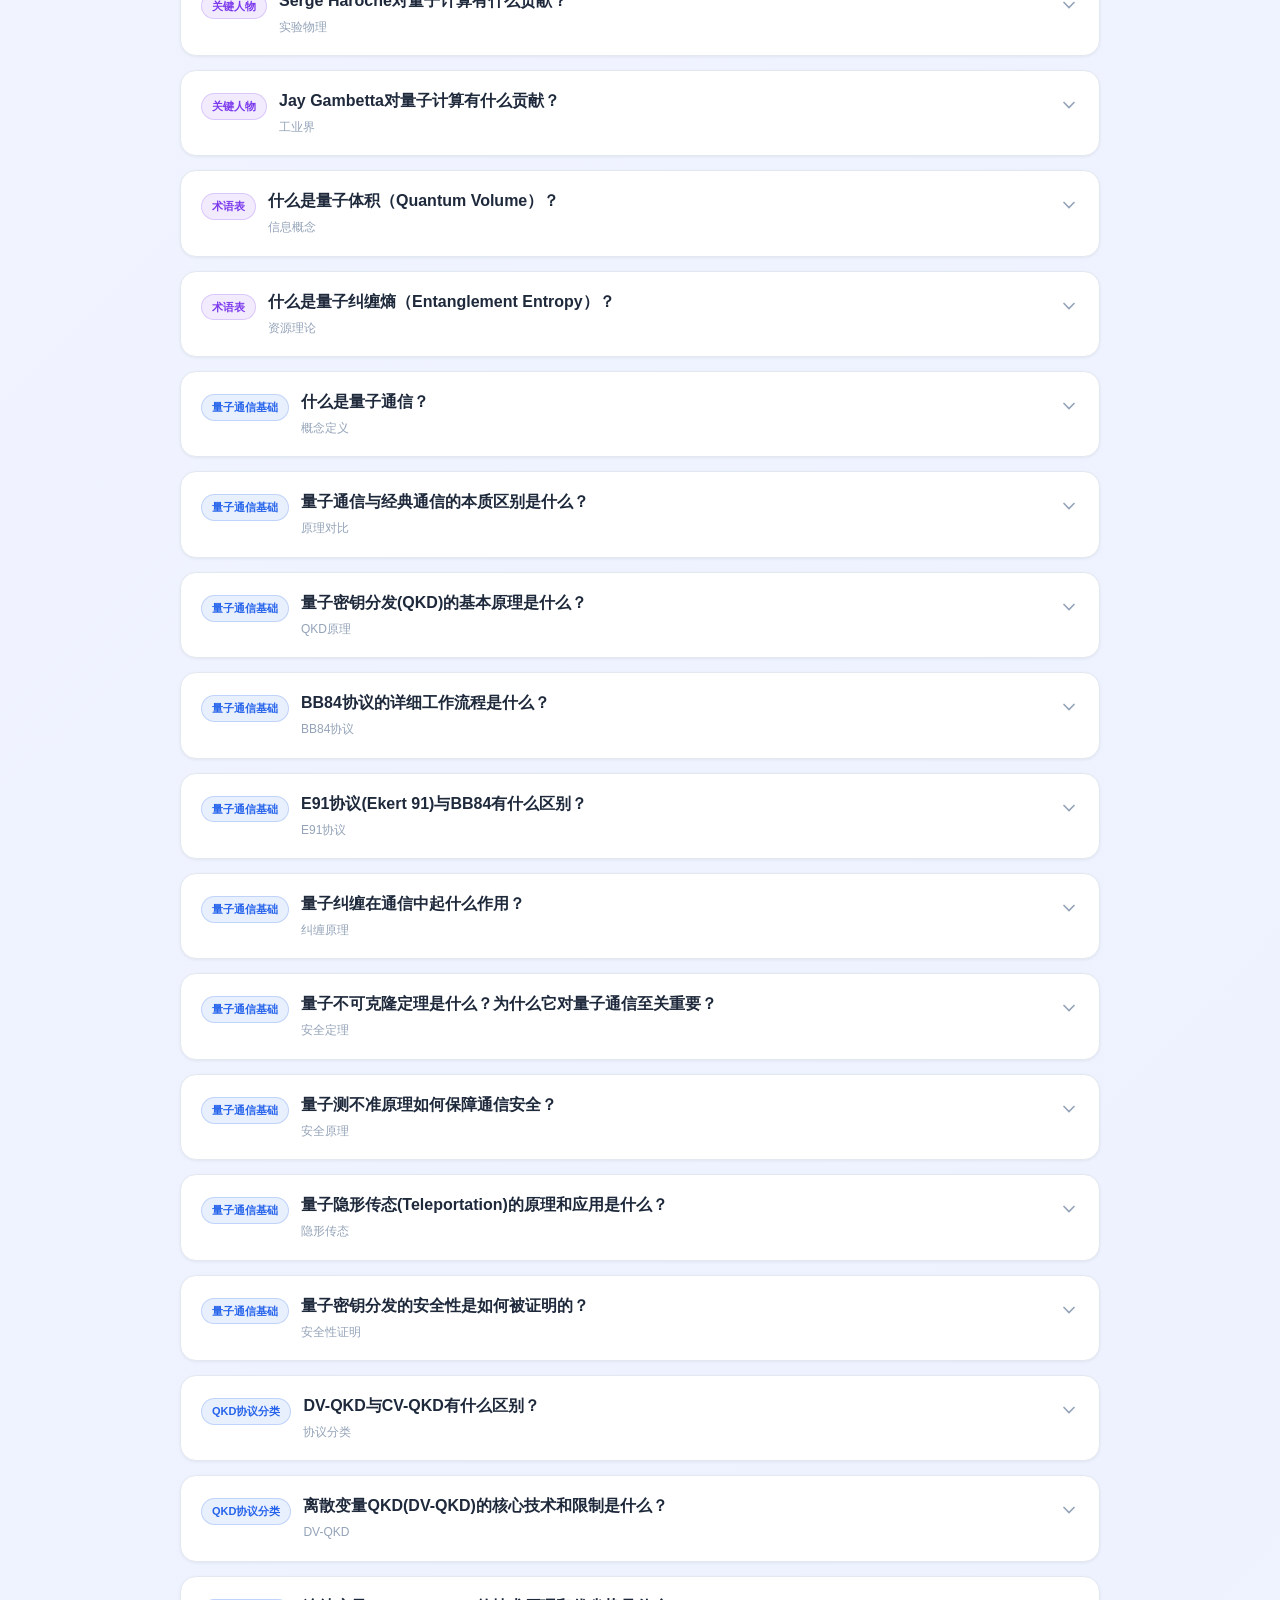
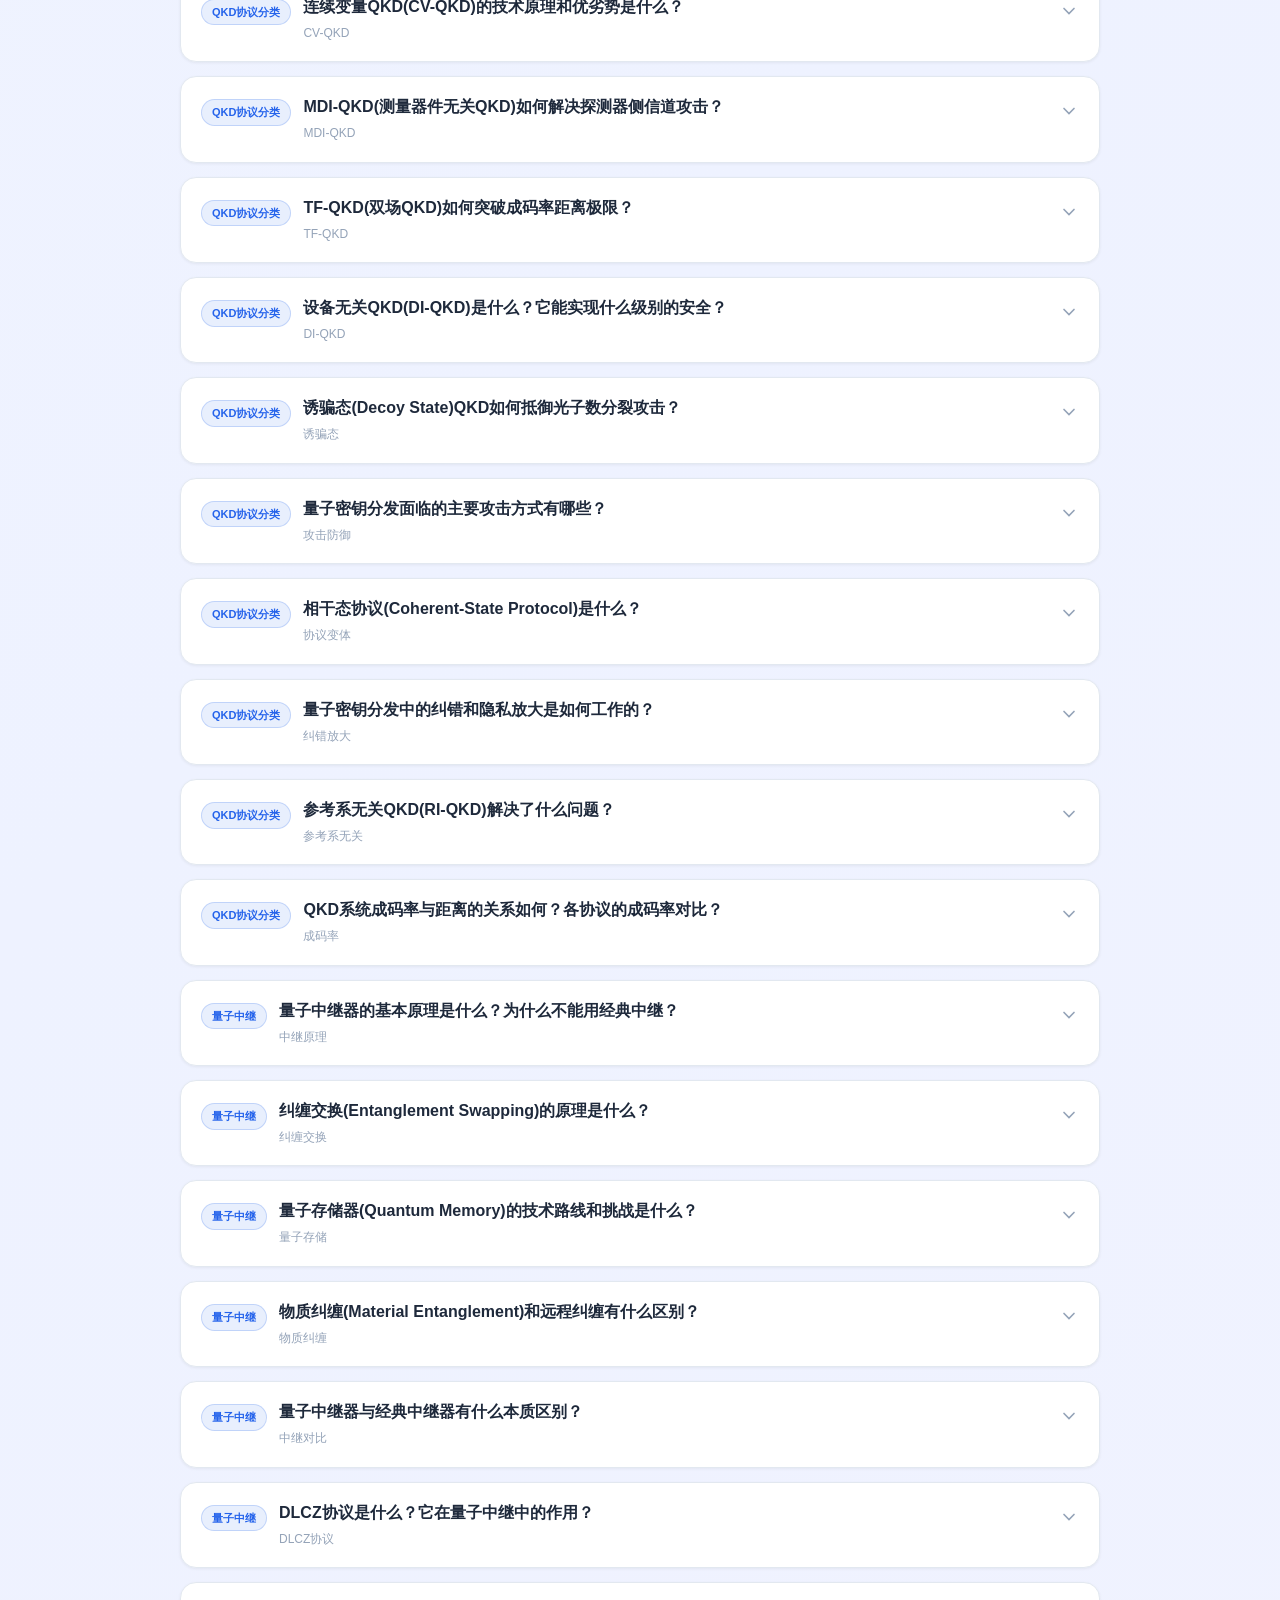
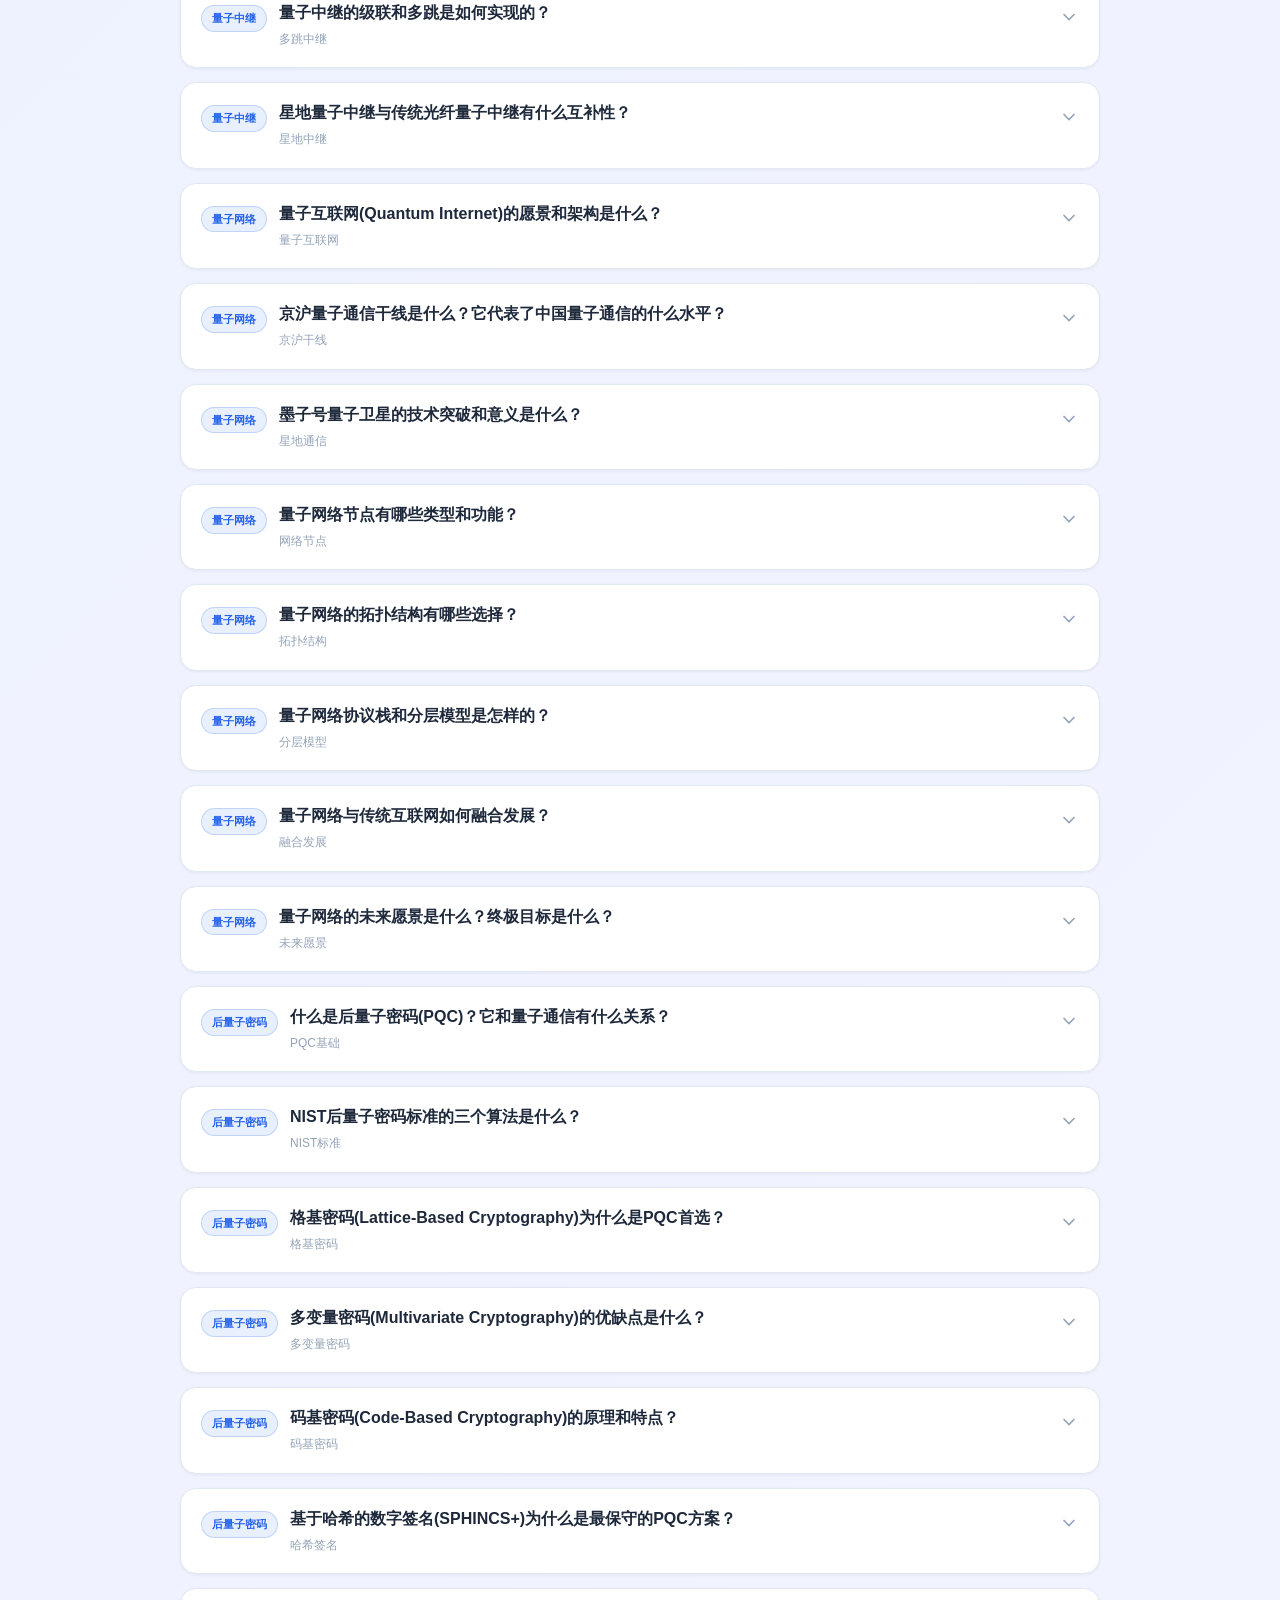
==== commit 324e3956: "fix: 全球地图重做+知识库布局美化 全球地图： - 替换抽象形状为可识别世界地图（北美/南美/欧洲/非洲/亚洲/大洋洲等） - 海洋渐变背景+经纬网格线 - 标注点升级：光晕脉冲+悬浮缩放+文字阴" ====
--- a/index.html
+++ b/index.html
@@ -110,7 +110,7 @@
         <button class="kb-domain-pill qt" data-domain="qt"><span class="kb-domain-dot qt"></span>量子通信</button>
         <button class="kb-domain-pill qm" data-domain="qm"><span class="kb-domain-dot qm"></span>量子精密测量</button>
       </div>
-      <div class="search-section">
+      <div class="search-section kb-search">
         <div class="search-box">
           <svg class="search-icon" viewBox="0 0 24 24" width="22" height="22">
             <path fill="none" stroke="currentColor" stroke-width="2" stroke-linecap="round" d="M21 21l-5-5m2-5a7 7 0 11-14 0 7 7 0 0114 0z"/>
--- a/style.css
+++ b/style.css
@@ -86,7 +86,7 @@
 
 /* ===== Search ===== */
 .search-section { position: relative; margin-bottom: 20px; animation: fadeIn 0.6s ease-out 0.2s backwards; }
-.search-box { display: flex; align-items: center; gap: 12px; background: #fff; border: 1.5px solid var(--border-color); border-radius: var(--radius); padding: 4px 16px; box-shadow: var(--shadow-md); transition: var(--transition); }
+.search-box { display: flex; align-items: center; gap: 12px; background: #fff; border: 1.5px solid var(--border-color); border-radius: 28px; padding: 4px 16px; box-shadow: var(--shadow-md); transition: var(--transition); }
 .search-box:focus-within { border-color: var(--accent-purple); box-shadow: 0 0 0 4px rgba(124,58,237,0.08), var(--shadow-lg); transform: translateY(-1px); }
 .search-icon { color: var(--text-muted); flex-shrink: 0; transition: var(--transition); }
 .search-box:focus-within .search-icon { color: var(--accent-purple); }
@@ -102,10 +102,10 @@
 .suggestion-item:hover { background: var(--accent-purple-light); color: var(--accent-purple); }
 
 /* ===== Categories ===== */
-.categories { display: flex; flex-wrap: wrap; gap: 8px; margin-bottom: 20px; justify-content: center; animation: fadeIn 0.6s ease-out 0.3s backwards; }
+.categories { display: flex; flex-wrap: wrap; gap: 10px; margin-bottom: 20px; justify-content: center; padding: 14px; background: rgba(255,255,255,0.5); border: 1px dashed var(--border-color); border-radius: 14px; animation: fadeIn 0.6s ease-out 0.3s backwards; }
 .cat-pill { display: inline-flex; align-items: center; gap: 6px; padding: 7px 16px; background: #fff; border: 1.5px solid var(--border-color); border-radius: 100px; font-size: 13px; color: var(--text-secondary); cursor: pointer; transition: var(--transition); white-space: nowrap; box-shadow: var(--shadow-sm); }
 .cat-pill:hover { border-color: var(--border-hover); color: var(--text-primary); transform: translateY(-2px); box-shadow: var(--shadow-md); }
-.cat-pill.active { color: #fff; font-weight: 600; border-color: transparent; }
+.cat-pill.active { color: #fff; font-weight: 600; border-color: transparent; box-shadow: 0 3px 10px rgba(0,0,0,0.12); }
 .cat-pill .cat-dot { width: 8px; height: 8px; border-radius: 50%; flex-shrink: 0; }
 .cat-pill .cat-count { font-size: 11px; opacity: 0.6; margin-left: 2px; }
 
@@ -450,13 +450,15 @@
 }
 
 /* ===== Knowledge Base Domain Filter ===== */
-.kb-domain-filter { display: flex; gap: 8px; margin-bottom: 16px; flex-wrap: wrap; }
-.kb-domain-pill { display: inline-flex; align-items: center; gap: 6px; padding: 6px 14px; border-radius: 20px; border: 1px solid var(--border-color); background: var(--bg-card); color: var(--text-secondary); font-size: 13px; font-weight: 500; cursor: pointer; transition: var(--transition); }
-.kb-domain-pill:hover { border-color: var(--border-hover); box-shadow: var(--shadow-sm); }
-.kb-domain-pill.active { background: var(--accent-purple); color: #fff; border-color: var(--accent-purple); }
-.kb-domain-pill.qc.active { background: #7c3aed; border-color: #7c3aed; }
-.kb-domain-pill.qt.active { background: #2563eb; border-color: #2563eb; }
-.kb-domain-pill.qm.active { background: #0891b2; border-color: #0891b2; }
+.kb-domain-filter { display: flex; gap: 10px; margin-bottom: 16px; flex-wrap: wrap; justify-content: center; padding: 8px 0; }
+.kb-search { max-width: 680px; margin: 0 auto 20px; }
+.kb-domain-pill { display: inline-flex; align-items: center; gap: 6px; padding: 7px 18px; border-radius: 22px; border: 1.5px solid var(--border-color); background: var(--bg-card); color: var(--text-secondary); font-size: 13px; font-weight: 500; cursor: pointer; transition: var(--transition); box-shadow: var(--shadow-sm); }
+.kb-domain-pill:hover { border-color: var(--border-hover); box-shadow: var(--shadow-md); transform: translateY(-1px); }
+.kb-domain-pill.active { color: #fff; font-weight: 600; border-color: transparent; box-shadow: 0 4px 12px rgba(124,58,237,0.25); }
+.kb-domain-pill.all.active { background: linear-gradient(135deg, #7c3aed, #6366f1); }
+.kb-domain-pill.qc.active { background: linear-gradient(135deg, #7c3aed, #6d28d9); }
+.kb-domain-pill.qt.active { background: linear-gradient(135deg, #2563eb, #1d4ed8); }
+.kb-domain-pill.qm.active { background: linear-gradient(135deg, #0891b2, #0e7490); }
 .kb-domain-dot { width: 8px; height: 8px; border-radius: 50%; display: inline-block; }
 .kb-domain-dot.qc { background: #7c3aed; }
 .kb-domain-dot.qt { background: #2563eb; }
@@ -552,12 +554,16 @@
 .map-intro { text-align: center; margin-bottom: 16px; }
 .map-subtitle { color: var(--text-muted); font-size: 14px; margin-top: 4px; }
 .map-filter-bar { display: flex; gap: 8px; justify-content: center; margin-bottom: 16px; }
-.map-filter-btn { padding: 5px 14px; border-radius: 16px; border: 1px solid var(--border-color); background: var(--bg-card); font-size: 12px; cursor: pointer; color: var(--text-secondary); transition: var(--transition); }
-.map-filter-btn.active { background: var(--accent-purple); color: #fff; border-color: var(--accent-purple); }
-.map-svg-container { position: relative; max-width: 900px; margin: 0 auto; border-radius: var(--radius); overflow: hidden; box-shadow: var(--shadow-md); }
+.map-filter-btn { padding: 6px 16px; border-radius: 18px; border: 1.5px solid var(--border-color); background: var(--bg-card); font-size: 12px; cursor: pointer; color: var(--text-secondary); transition: var(--transition); box-shadow: var(--shadow-sm); }
+.map-filter-btn:hover { border-color: var(--border-hover); transform: translateY(-1px); }
+.map-filter-btn.active { background: linear-gradient(135deg, var(--accent-purple), var(--accent-blue)); color: #fff; border-color: transparent; box-shadow: 0 3px 10px rgba(124,58,237,0.3); }
+.map-svg-container { position: relative; max-width: 1000px; margin: 0 auto; border-radius: var(--radius); overflow: hidden; box-shadow: var(--shadow-lg); border: 1px solid var(--border-color); }
 .quantum-map-svg { width: 100%; height: auto; display: block; }
+.map-pin { transition: transform 0.2s; transform-origin: center; }
+.map-pin:hover { transform: scale(1.3); }
 .map-pin:hover circle { opacity: 1; }
-.map-legend { display: flex; gap: 20px; justify-content: center; margin-top: 16px; }
+.map-pin:hover text { opacity: 1; font-size: 11px; }
+.map-legend { display: flex; gap: 24px; justify-content: center; margin-top: 16px; flex-wrap: wrap; }
 .map-legend-item { display: flex; align-items: center; gap: 6px; font-size: 13px; color: var(--text-secondary); }
 .map-legend-dot { width: 10px; height: 10px; border-radius: 50%; }
 
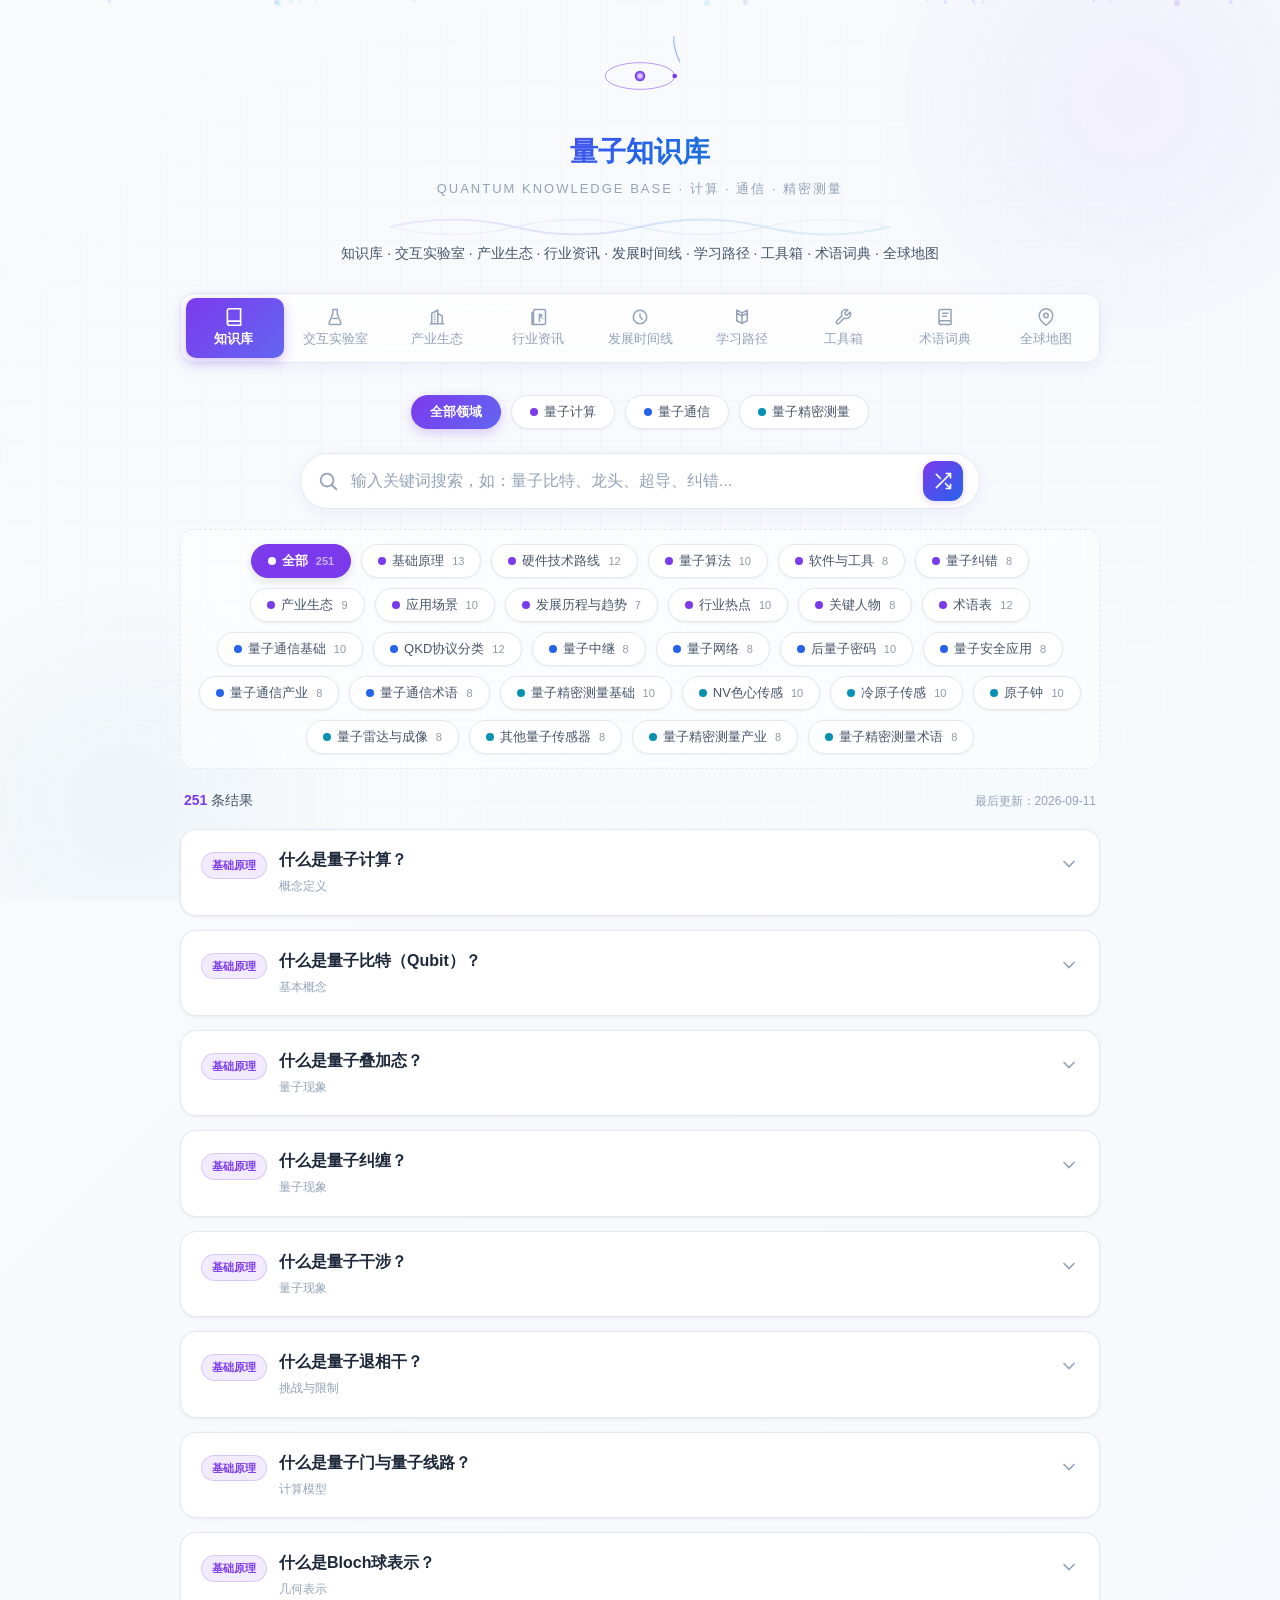
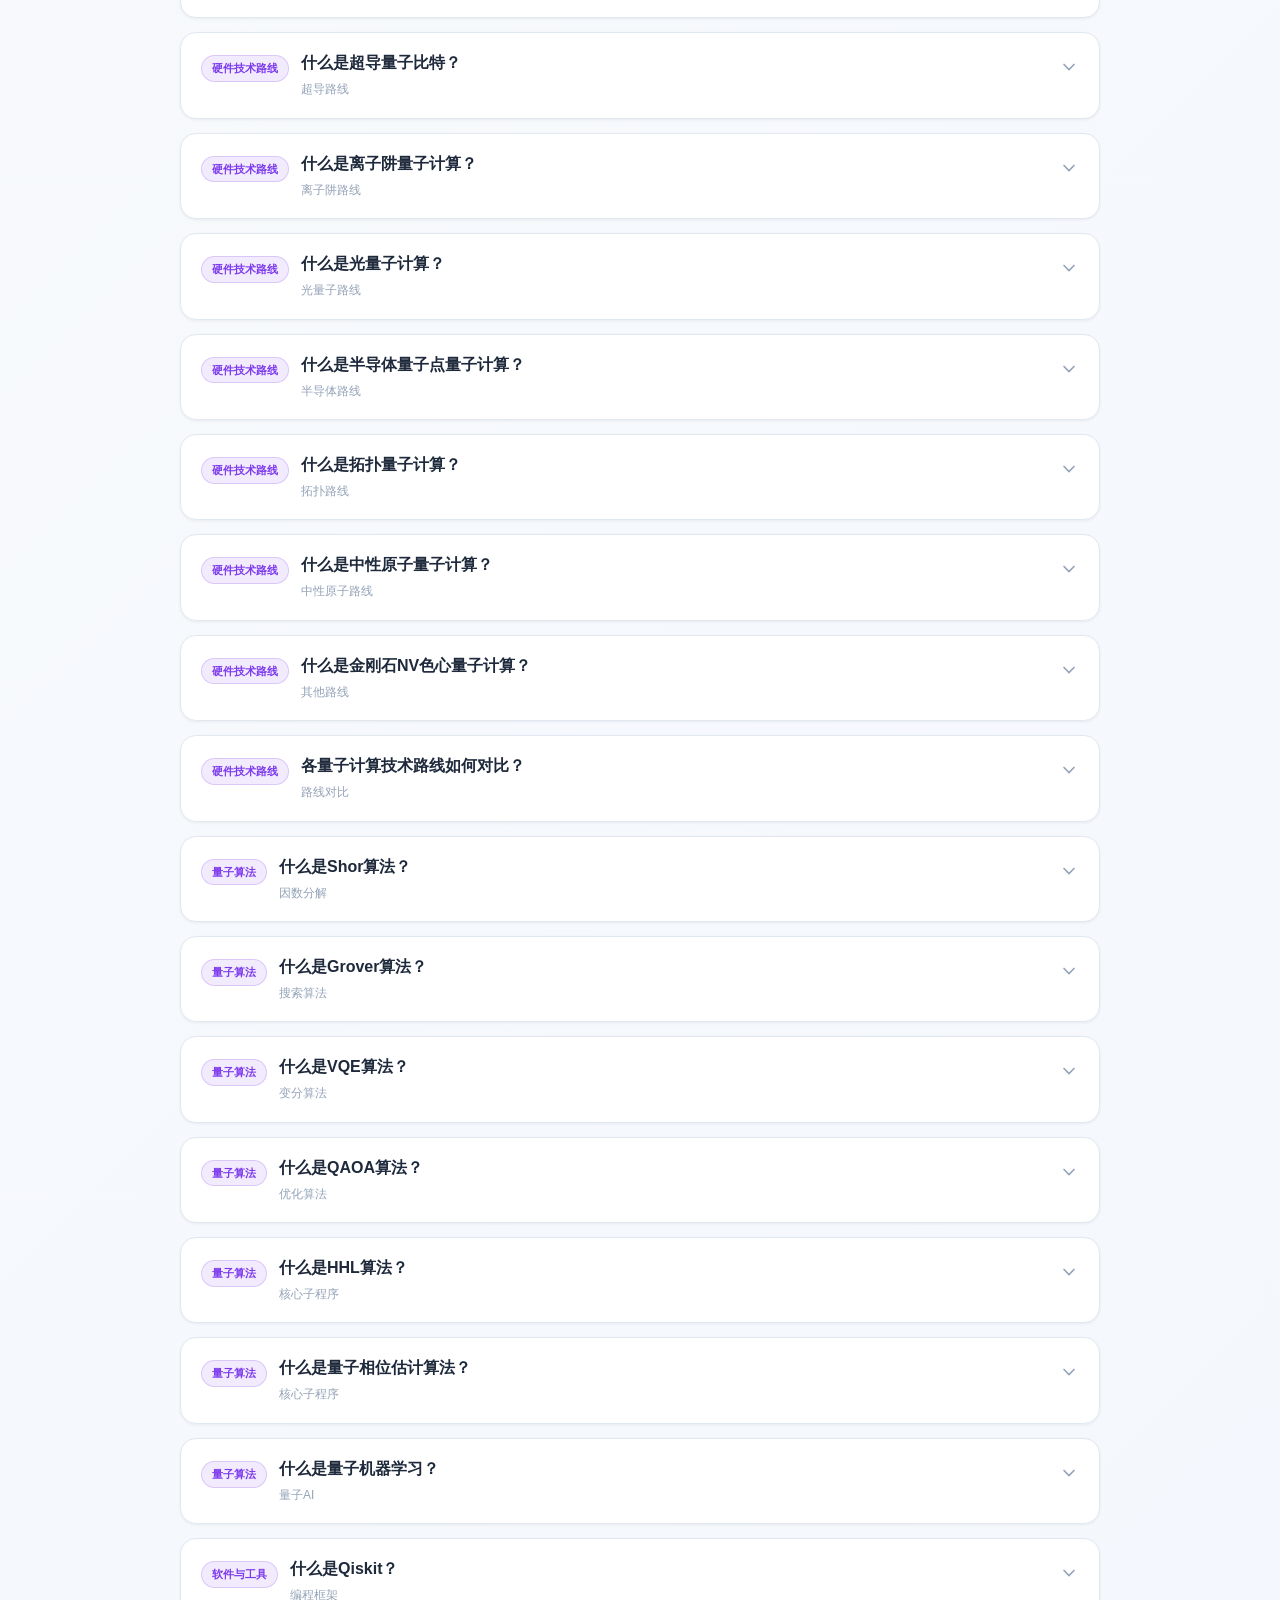
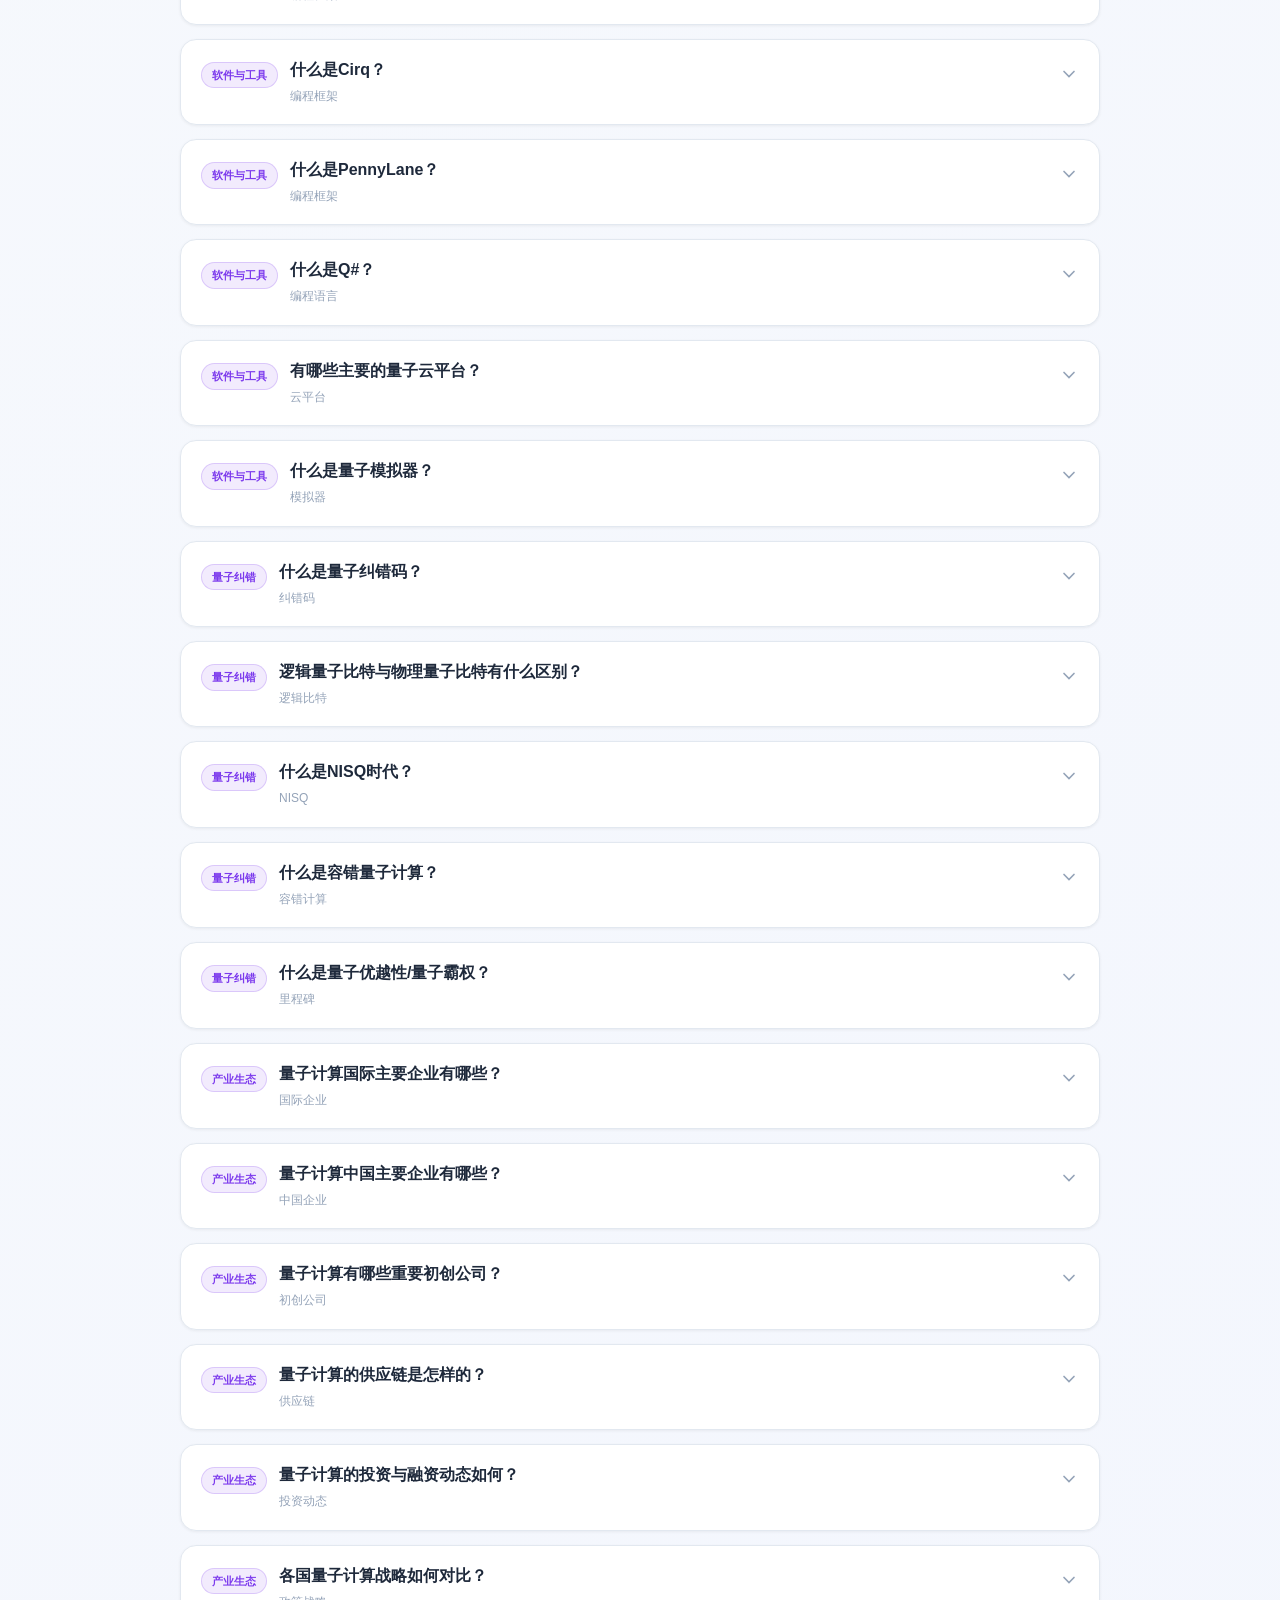
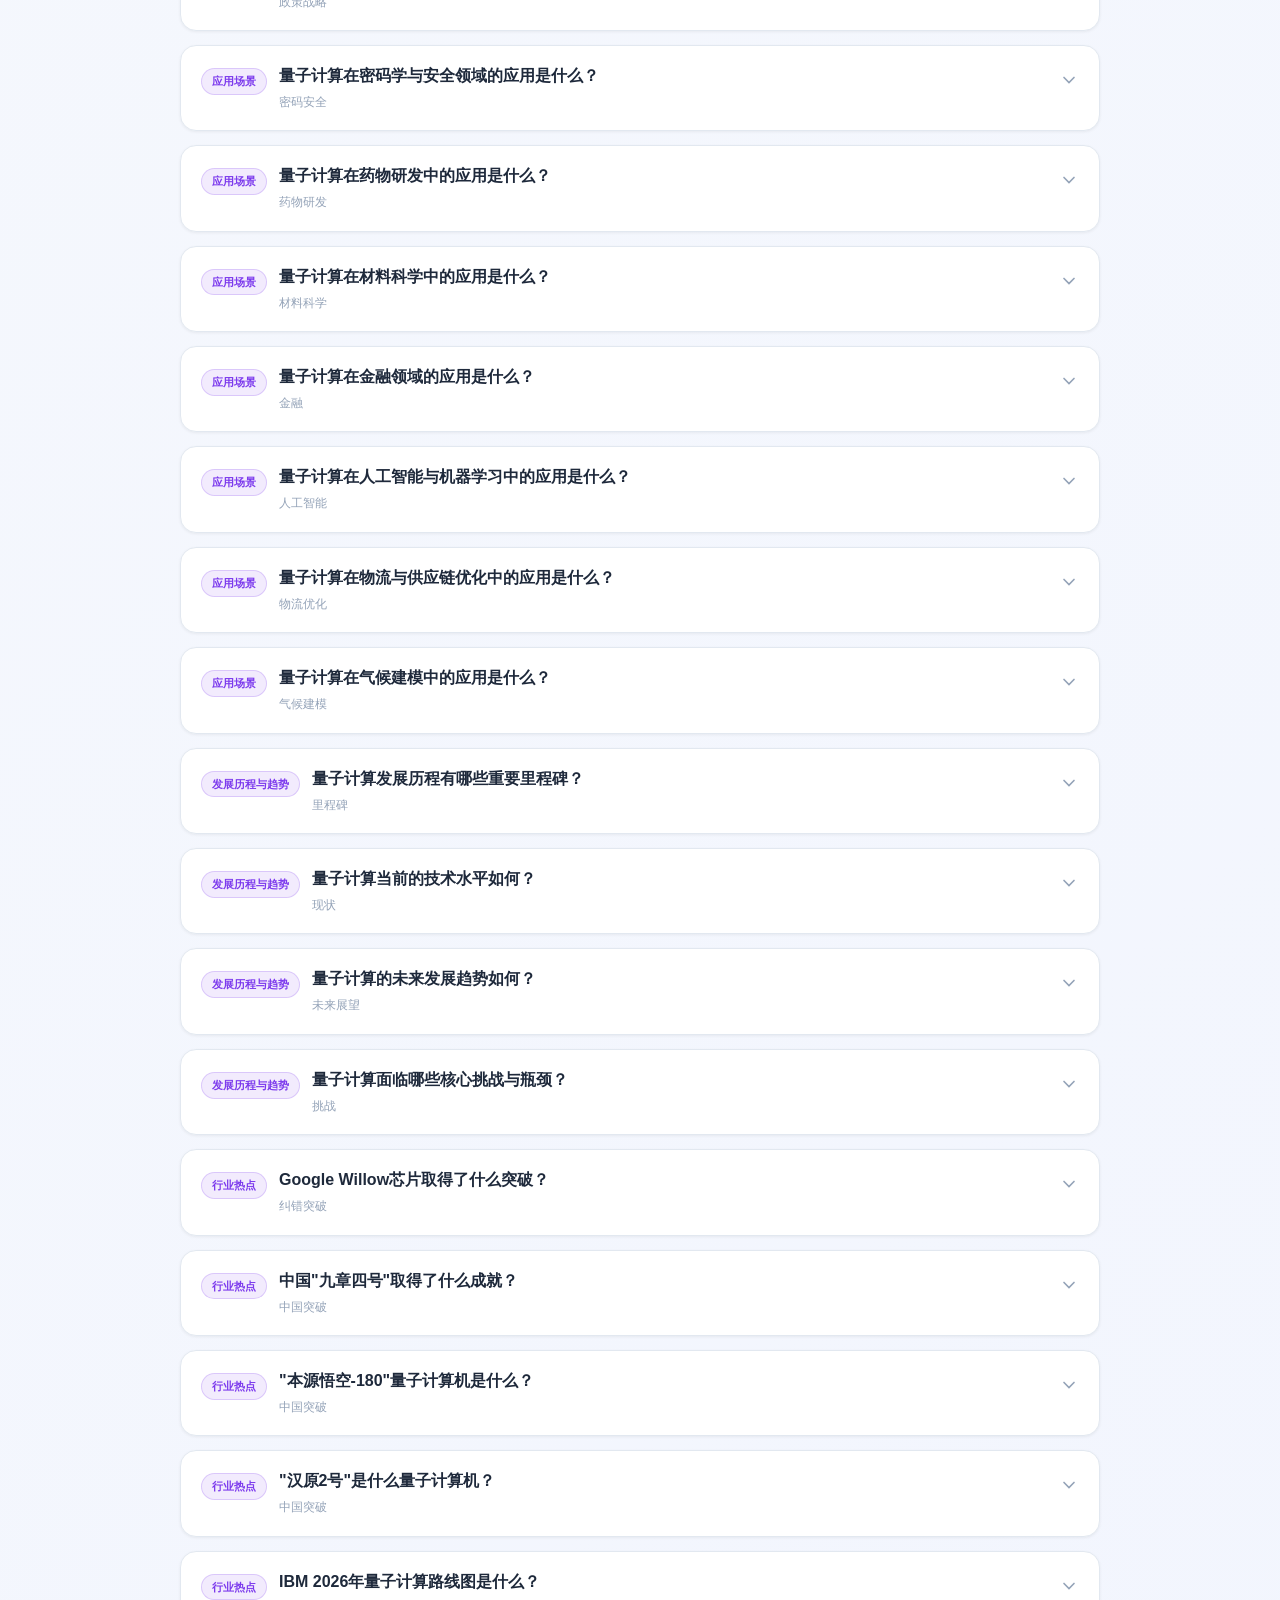
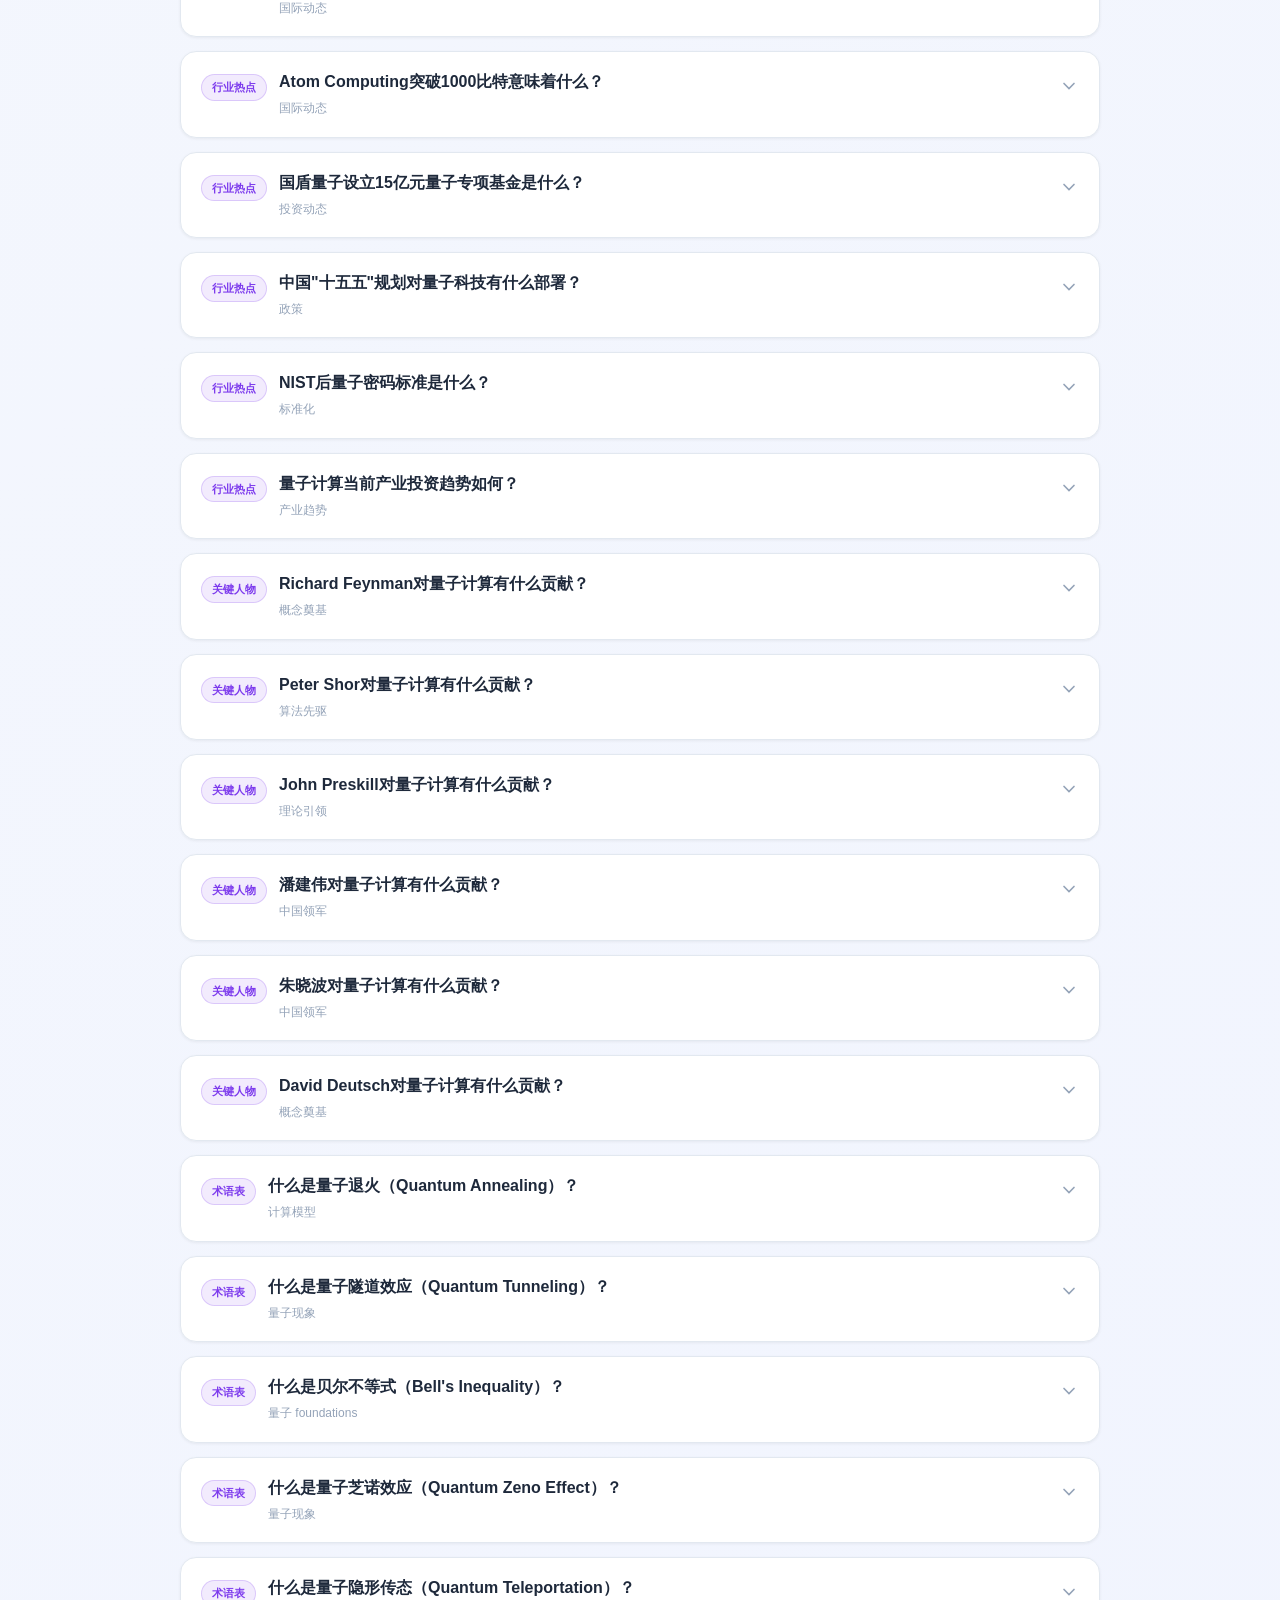
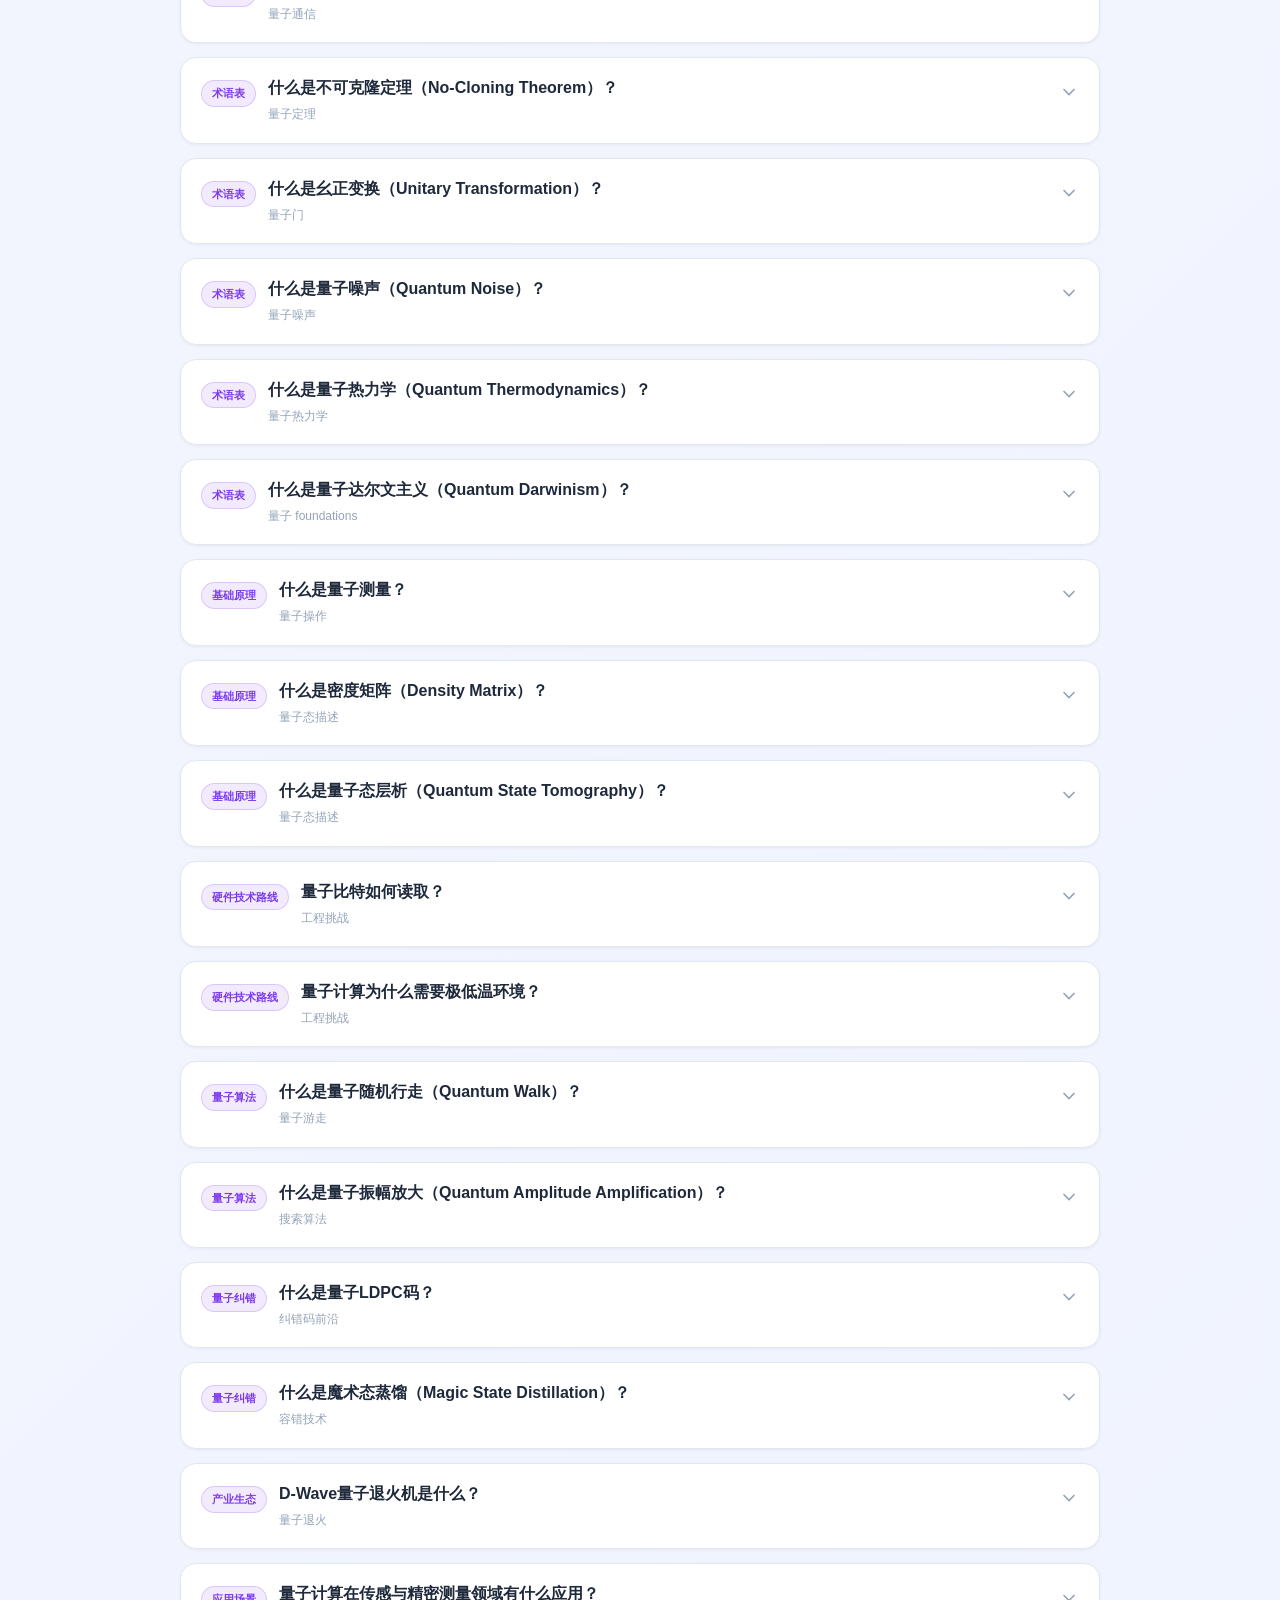
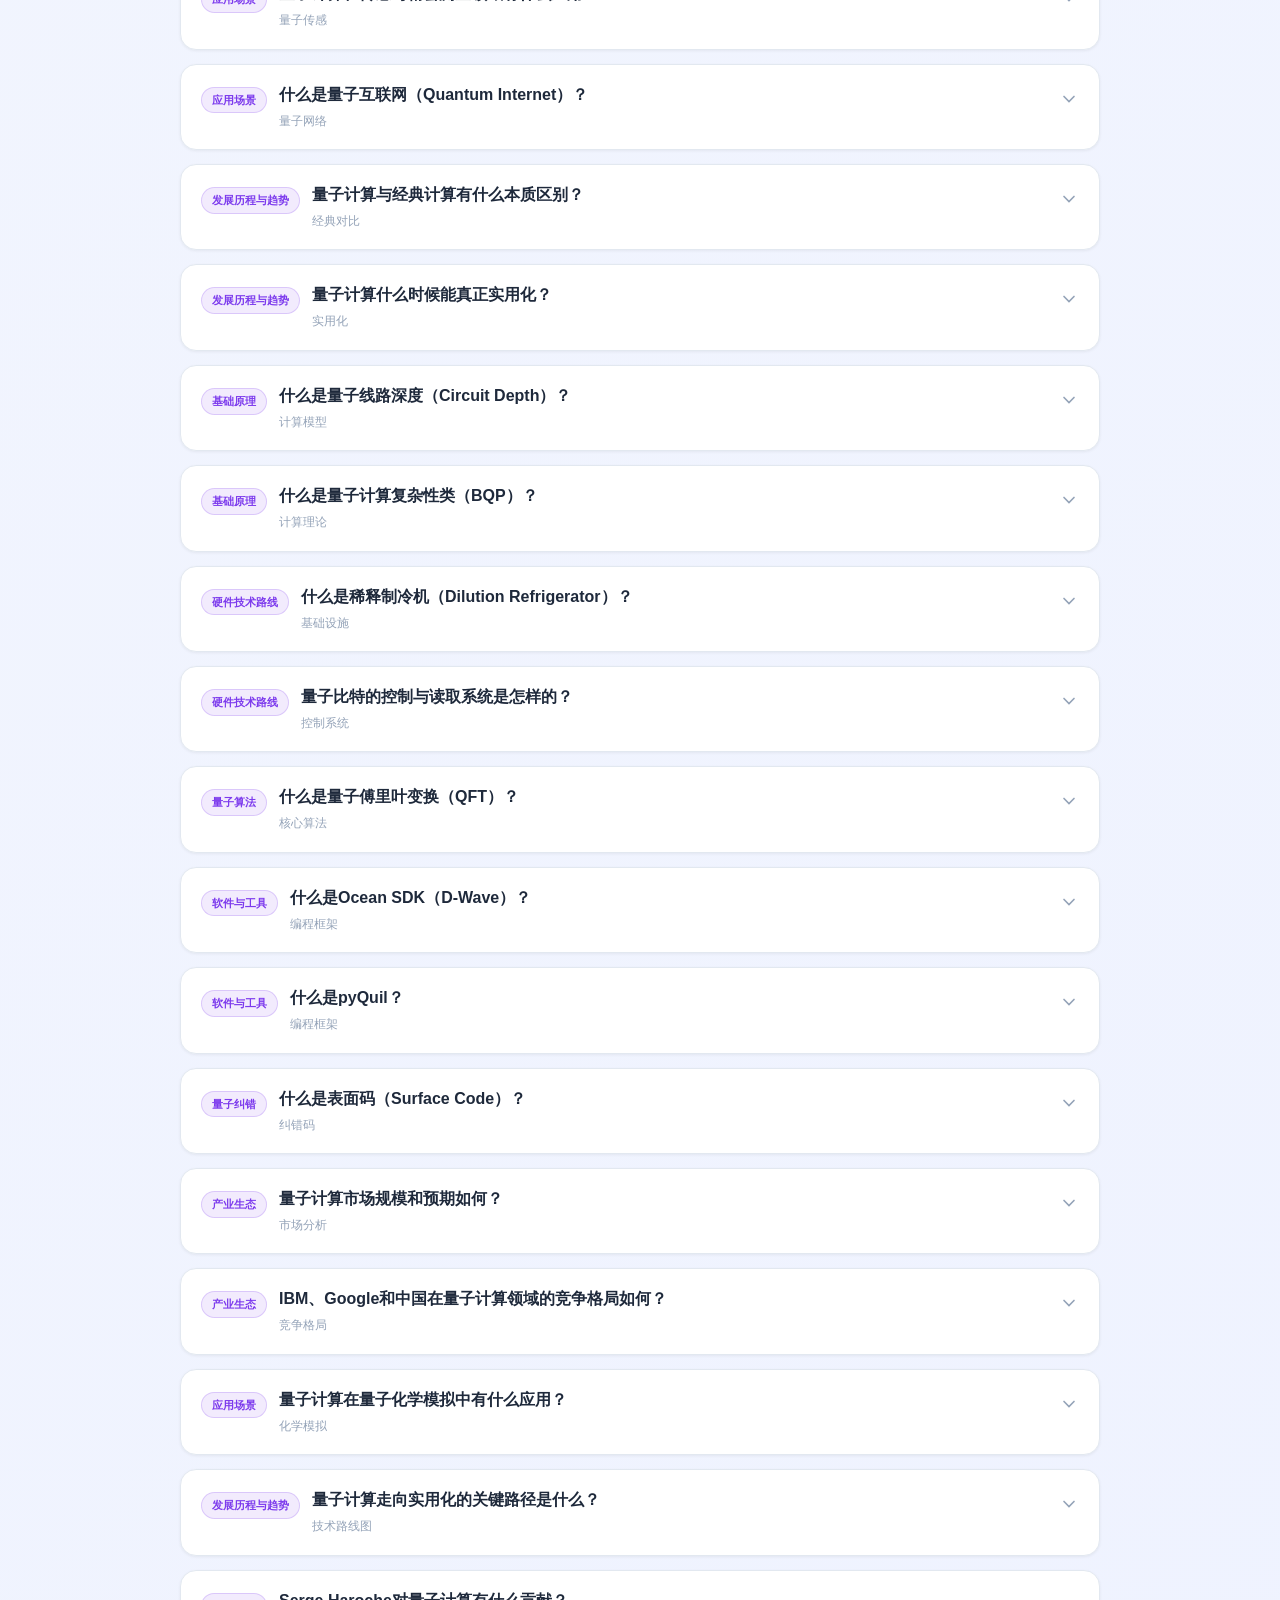
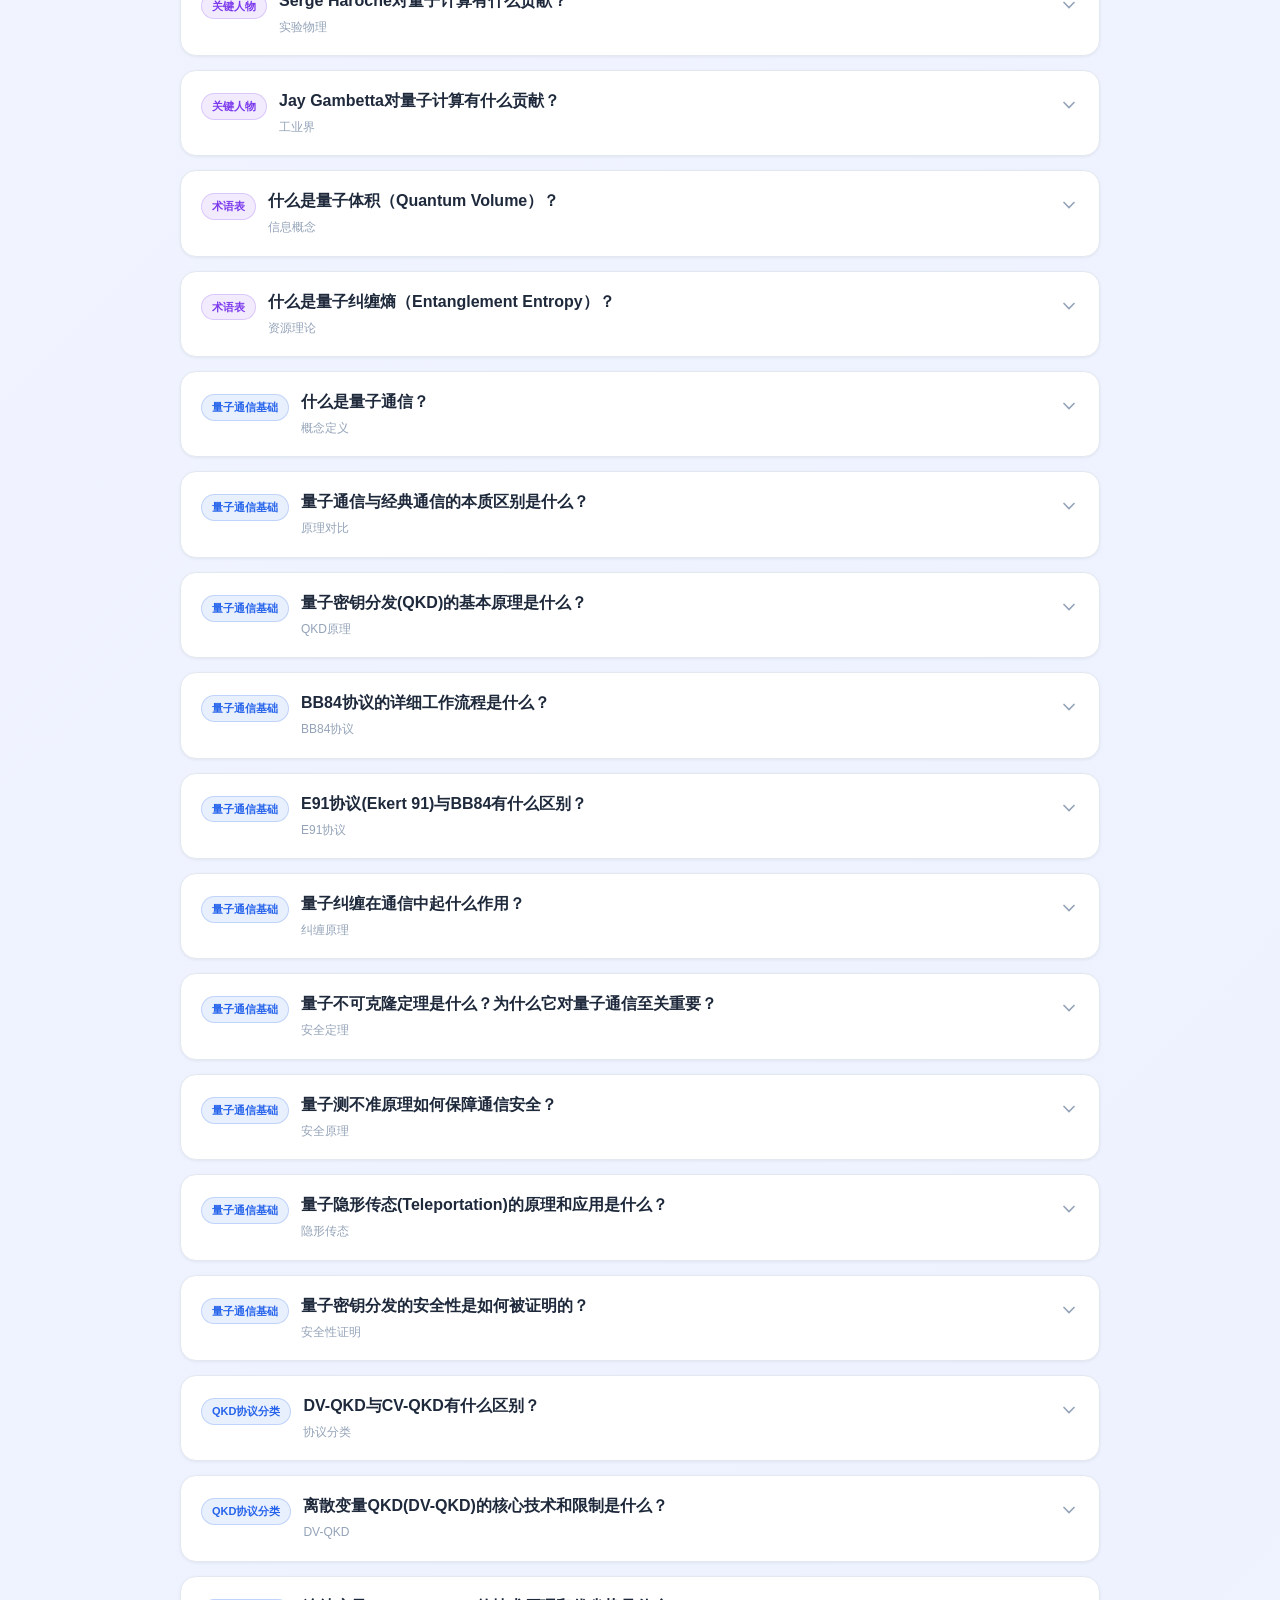
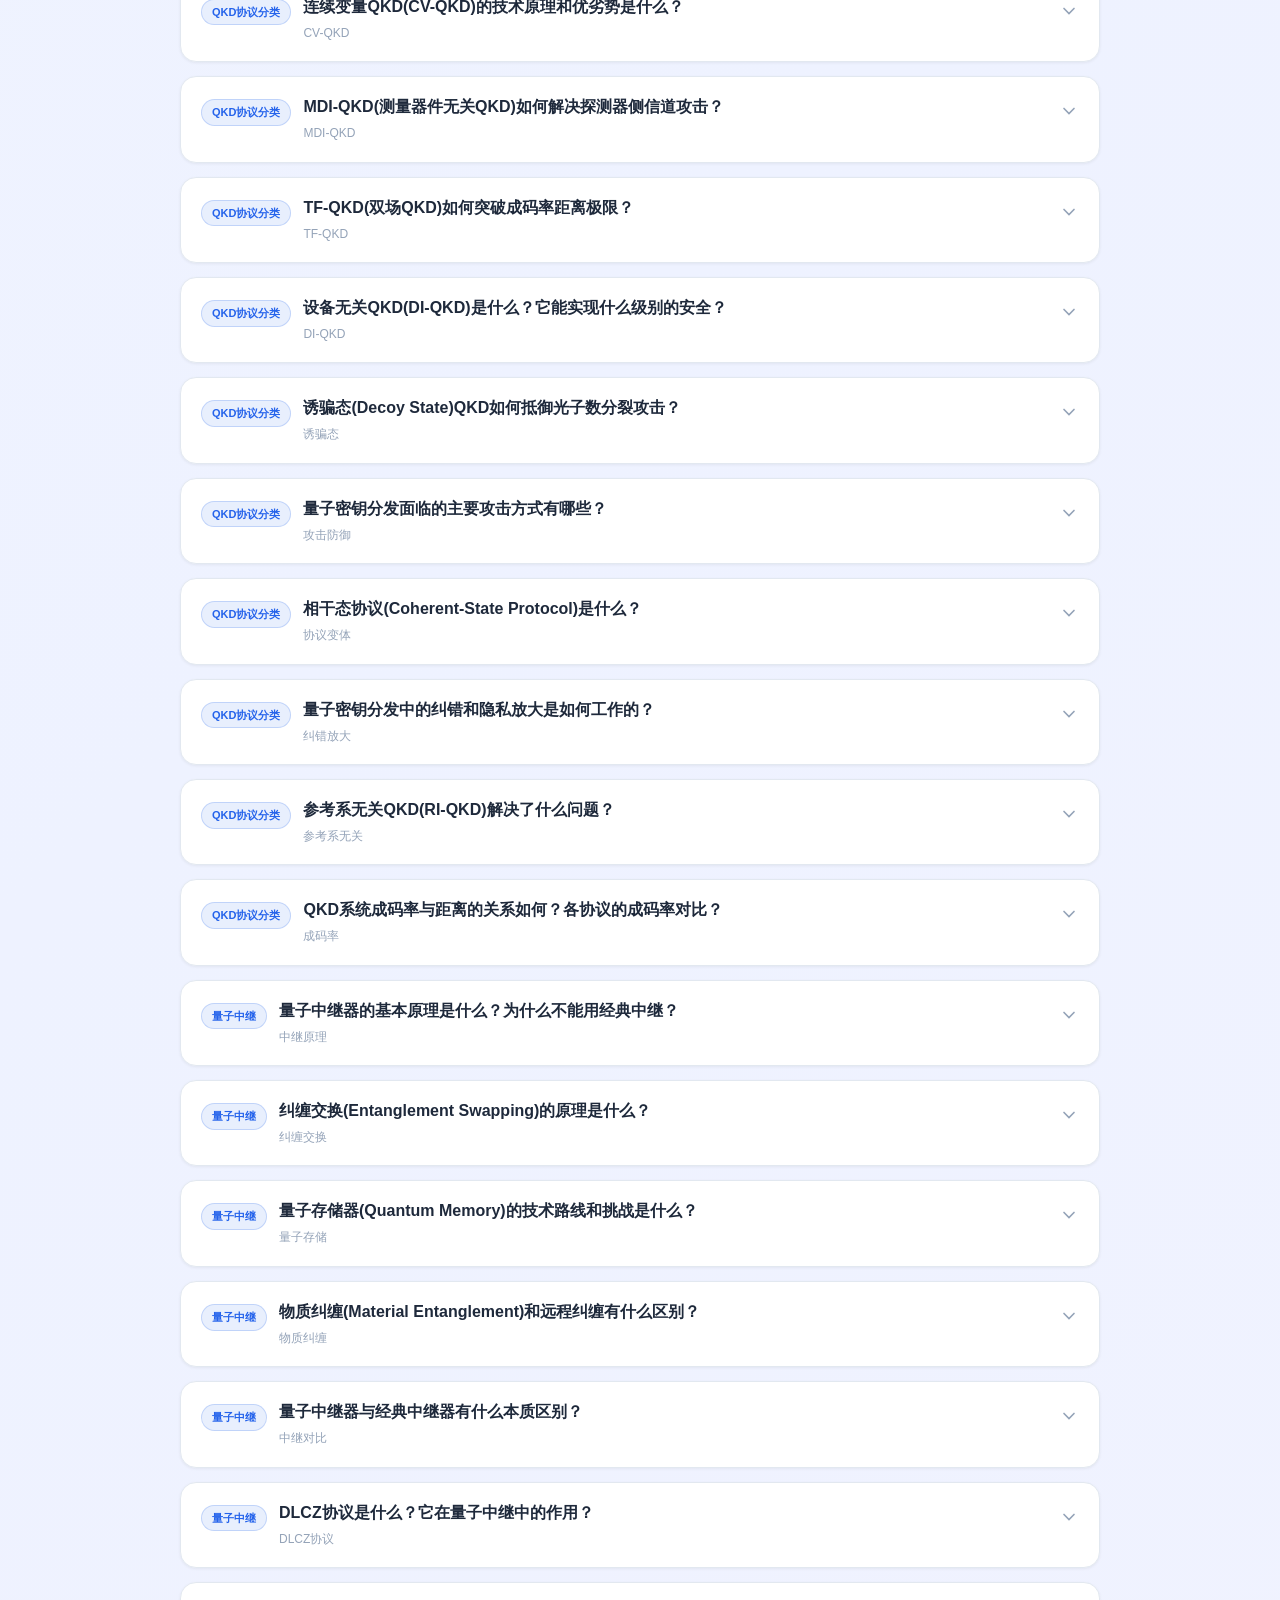
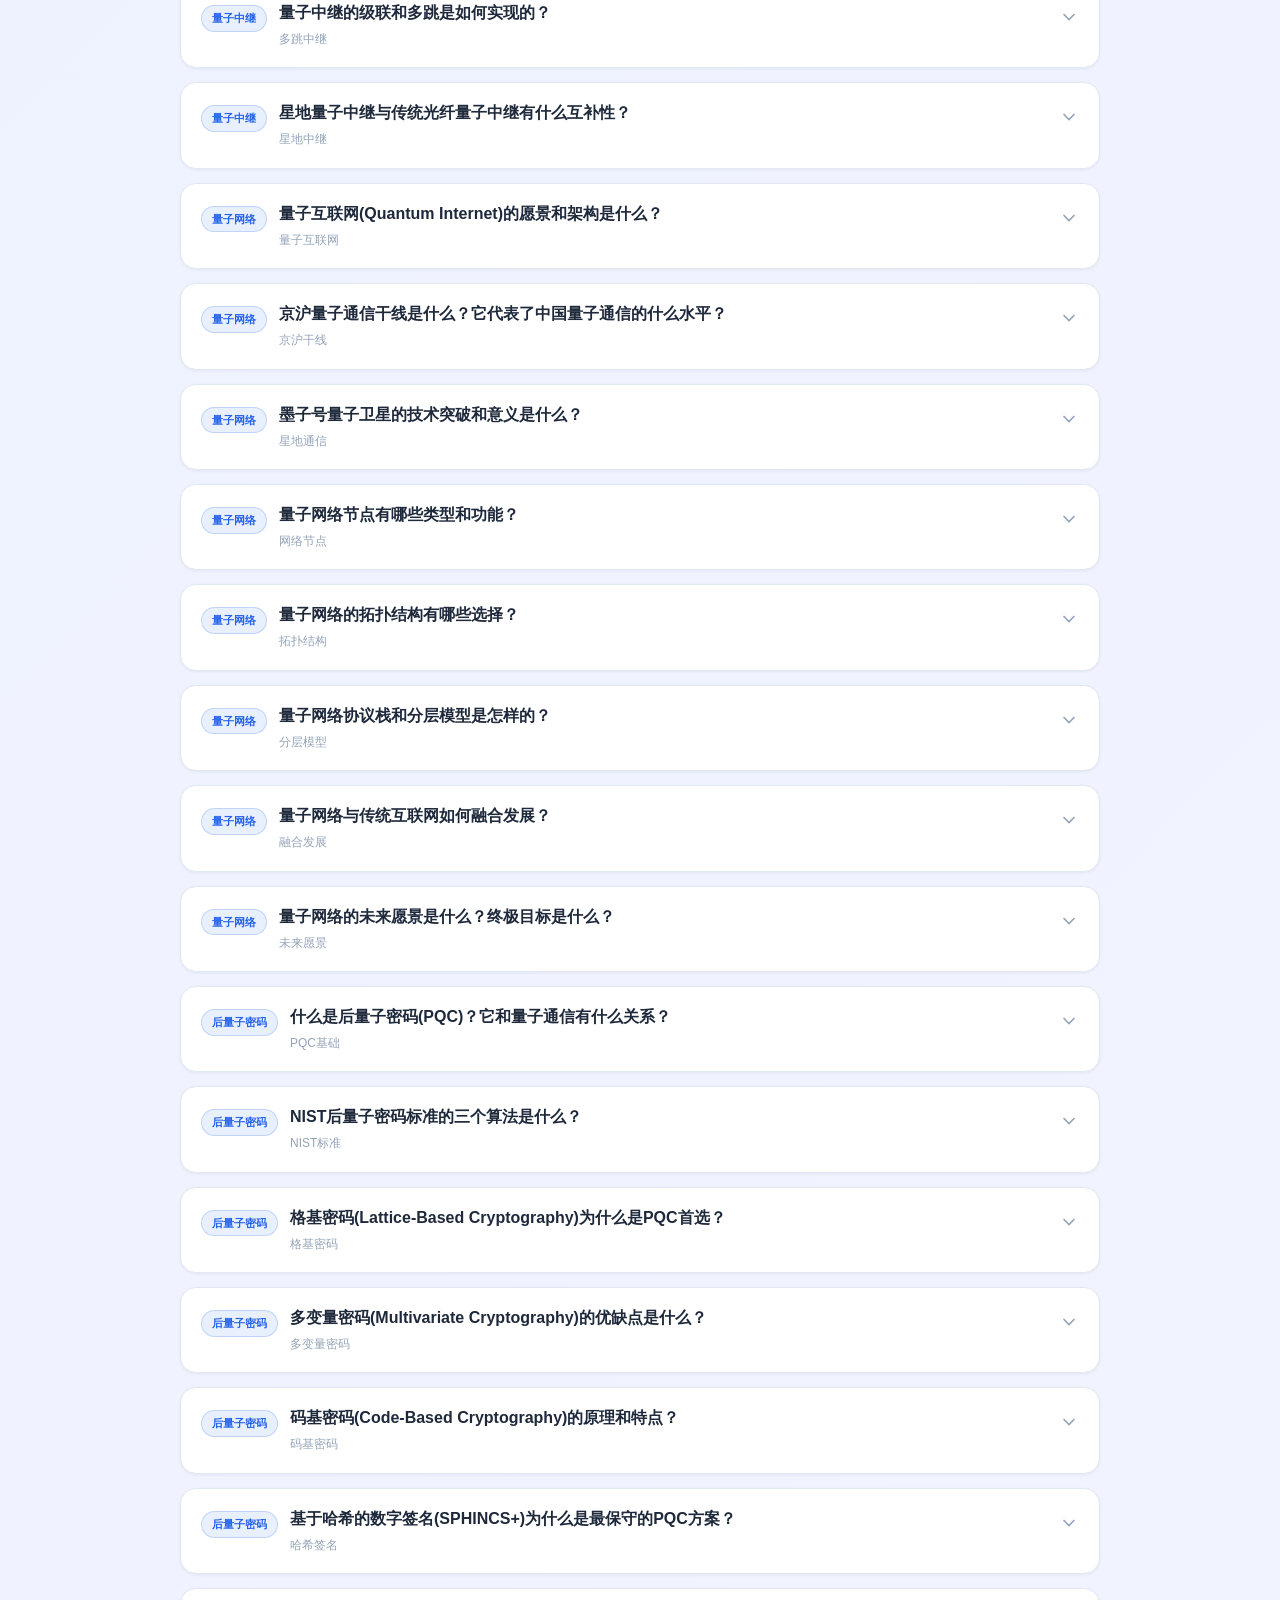
==== commit dfdd0f65: "Add compare overlay modal for company comparison - Auto-popup overlay when two companies are selecte" ====
--- a/index.html
+++ b/index.html
@@ -285,6 +285,23 @@
       </div>
     </section>
 
+    <!-- ===== Compare Overlay Modal ===== -->
+    <div class="compare-overlay" id="compareOverlay">
+      <div class="compare-overlay-backdrop" onclick="closeCompareOverlay()"></div>
+      <div class="compare-overlay-modal" id="compareOverlayModal">
+        <div class="compare-overlay-header">
+          <div class="compare-overlay-title">
+            <svg viewBox="0 0 24 24" width="22" height="22"><path fill="none" stroke="#6d3bea" stroke-width="2" stroke-linecap="round" d="M9 3H5a2 2 0 00-2 2v4m0 6v4a2 2 0 002 2h4m6 0h4a2 2 0 002-2v-4m0-6V5a2 2 0 00-2-2h-4"/></svg>
+            公司对比详情
+          </div>
+          <button class="compare-overlay-close" id="compareOverlayClose" onclick="closeCompareOverlay()">
+            <svg viewBox="0 0 24 24" width="20" height="20"><path fill="none" stroke="currentColor" stroke-width="2" stroke-linecap="round" d="M6 6l12 12M6 18L18 6"/></svg>
+          </button>
+        </div>
+        <div id="compareOverlayContent"></div>
+      </div>
+    </div>
+
     <!-- ===== Tab: 行业资讯 ===== -->
     <section class="tab-panel" id="panel-news">
       <div class="news-header">
--- a/style.css
+++ b/style.css
@@ -441,12 +441,30 @@
 .compare-remove-btn { position: absolute; top: 8px; right: 8px; width: 24px; height: 24px; border-radius: 50%; border: none; background: rgba(0,0,0,0.05); color: var(--text-muted); cursor: pointer; display: flex; align-items: center; justify-content: center; transition: var(--transition); z-index: 2; }
 .compare-remove-btn:hover { background: #fee2e2; color: #dc2626; }
 
+/* ===== Compare Overlay Modal ===== */
+.compare-overlay { position: fixed; top: 0; left: 0; width: 100%; height: 100%; z-index: 9999; display: flex; align-items: center; justify-content: center; opacity: 0; visibility: hidden; transition: opacity 0.3s ease, visibility 0.3s ease; }
+.compare-overlay.active { opacity: 1; visibility: visible; }
+.compare-overlay-backdrop { position: absolute; top: 0; left: 0; width: 100%; height: 100%; background: rgba(15, 12, 30, 0.55); backdrop-filter: blur(4px); -webkit-backdrop-filter: blur(4px); }
+.compare-overlay-modal { position: relative; width: 92%; max-width: 760px; max-height: 85vh; overflow-y: auto; background: #fff; border-radius: 16px; box-shadow: 0 24px 80px rgba(0,0,0,0.25); transform: translateY(24px) scale(0.96); transition: transform 0.35s cubic-bezier(0.22, 1, 0.36, 1); }
+.compare-overlay.active .compare-overlay-modal { transform: translateY(0) scale(1); }
+.compare-overlay-header { display: flex; justify-content: space-between; align-items: center; padding: 18px 24px; border-bottom: 1.5px solid var(--border-color); position: sticky; top: 0; background: #fff; border-radius: 16px 16px 0 0; z-index: 5; }
+.compare-overlay-title { font-size: 17px; font-weight: 700; color: var(--text-primary); display: flex; align-items: center; gap: 8px; }
+.compare-overlay-close { width: 36px; height: 36px; border-radius: 10px; border: none; background: #f3f0fa; color: #6d3bea; cursor: pointer; display: flex; align-items: center; justify-content: center; transition: var(--transition); }
+.compare-overlay-close:hover { background: #ede8fc; transform: rotate(90deg); }
+#compareOverlayContent { padding: 0 24px 24px; }
+#compareOverlayContent .compare-detail { grid-template-columns: 110px 1fr 1fr; border-top: none; }
+#compareOverlayContent .compare-detail-cell { padding: 10px 14px; font-size: 13px; }
+#compareOverlayContent .compare-detail-row-header .compare-detail-cell { font-size: 14px; }
+
 /* Ecosystem responsive */
 @media (max-width: 640px) {
   .eco-market-row { grid-template-columns: 1fr; }
   .compare-slots { grid-template-columns: 1fr; }
   .compare-detail { grid-template-columns: 80px 1fr 1fr; }
   .compare-detail-cell { padding: 8px 10px; font-size: 12px; }
+  .compare-overlay-modal { width: 96%; max-height: 90vh; }
+  #compareOverlayContent .compare-detail { grid-template-columns: 70px 1fr 1fr; }
+  #compareOverlayContent .compare-detail-cell { padding: 8px 10px; font-size: 12px; }
 }
 
 /* ===== Knowledge Base Domain Filter ===== */
@@ -557,8 +575,10 @@
 .map-filter-btn { padding: 6px 16px; border-radius: 18px; border: 1.5px solid var(--border-color); background: var(--bg-card); font-size: 12px; cursor: pointer; color: var(--text-secondary); transition: var(--transition); box-shadow: var(--shadow-sm); }
 .map-filter-btn:hover { border-color: var(--border-hover); transform: translateY(-1px); }
 .map-filter-btn.active { background: linear-gradient(135deg, var(--accent-purple), var(--accent-blue)); color: #fff; border-color: transparent; box-shadow: 0 3px 10px rgba(124,58,237,0.3); }
-.map-svg-container { position: relative; max-width: 1000px; margin: 0 auto; border-radius: var(--radius); overflow: hidden; box-shadow: var(--shadow-lg); border: 1px solid var(--border-color); }
-.quantum-map-svg { width: 100%; height: auto; display: block; }
+.map-svg-container { position: relative; max-width: 700px; margin: 0 auto; border-radius: var(--radius); overflow: hidden; box-shadow: var(--shadow-lg); border: 1px solid var(--border-color); background: #ffffff; }
+.quantum-map-svg { width: 100%; height: auto; display: block; max-height: 420px; object-fit: contain; }
+.quantum-map-svg path { transition: fill 0.3s; }
+.quantum-map-svg path:hover { fill: #2a3a4e !important; }
 .map-pin { transition: transform 0.2s; transform-origin: center; }
 .map-pin:hover { transform: scale(1.3); }
 .map-pin:hover circle { opacity: 1; }
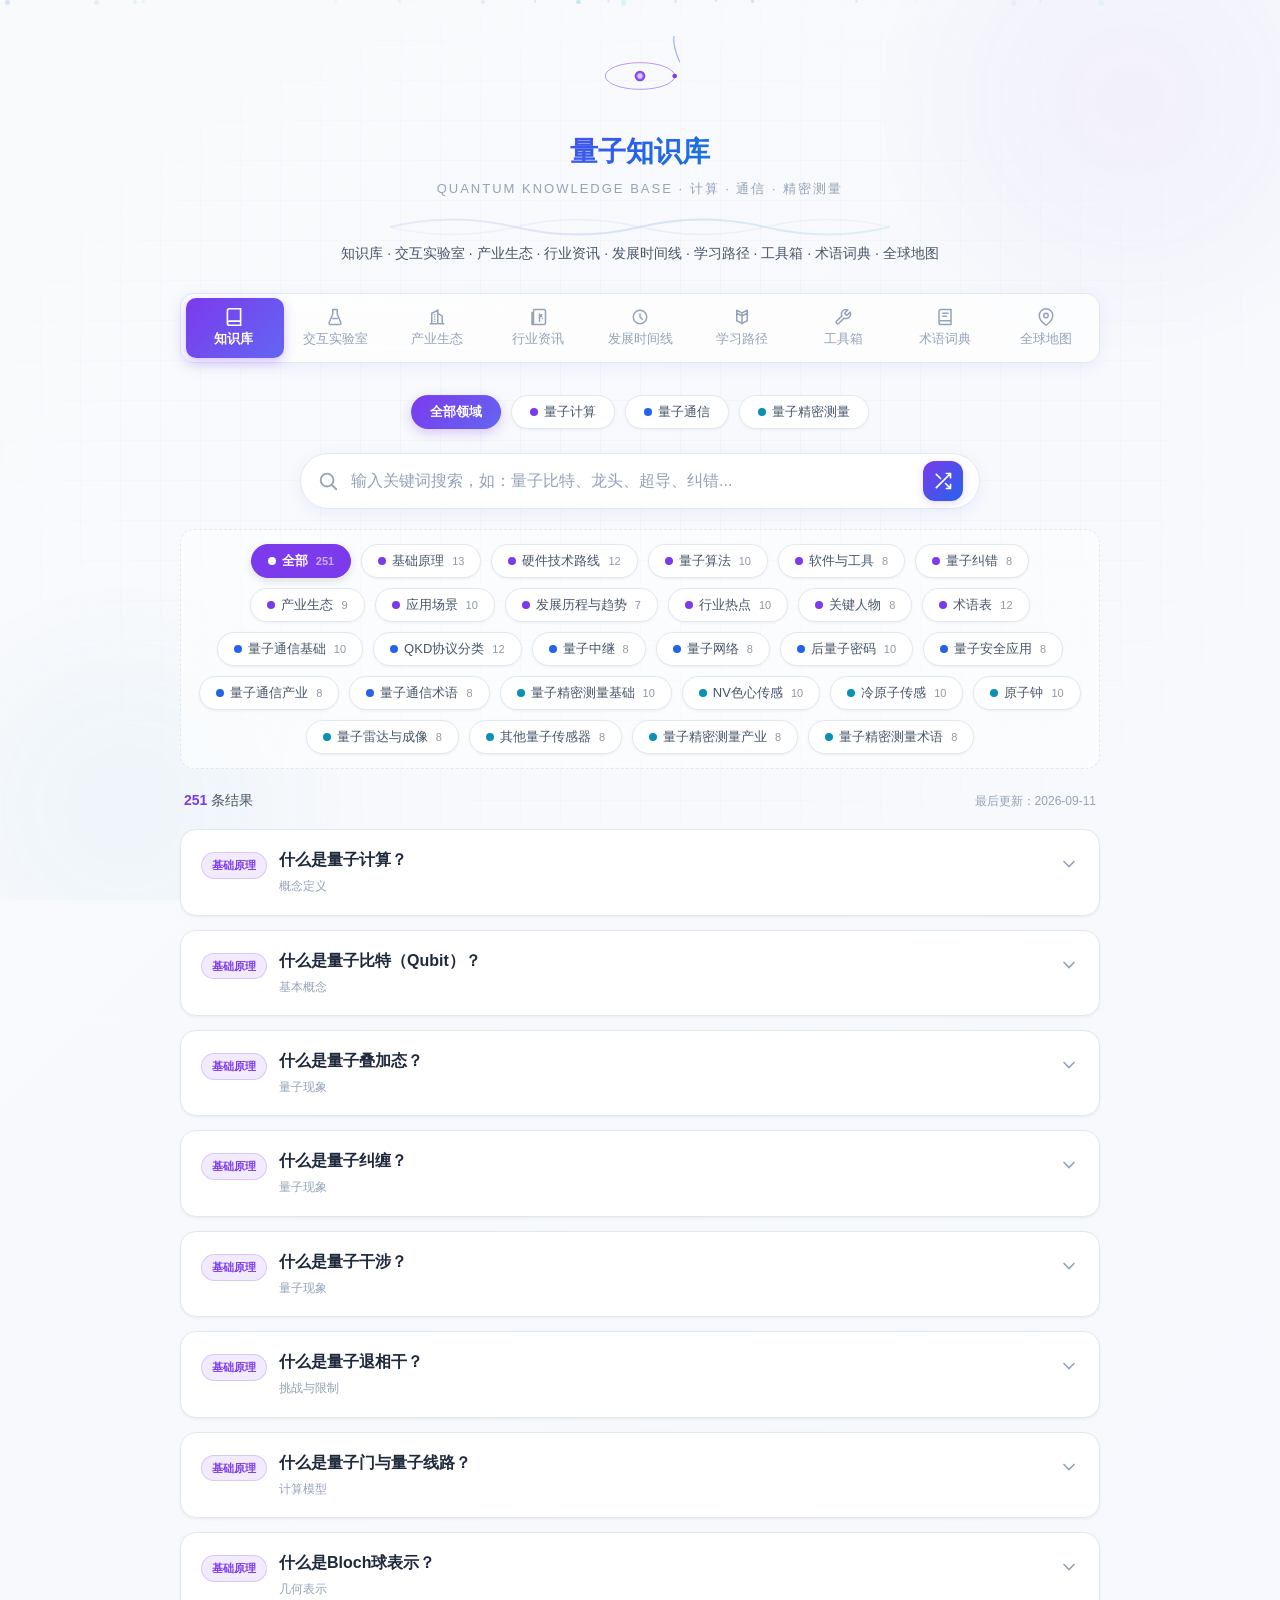
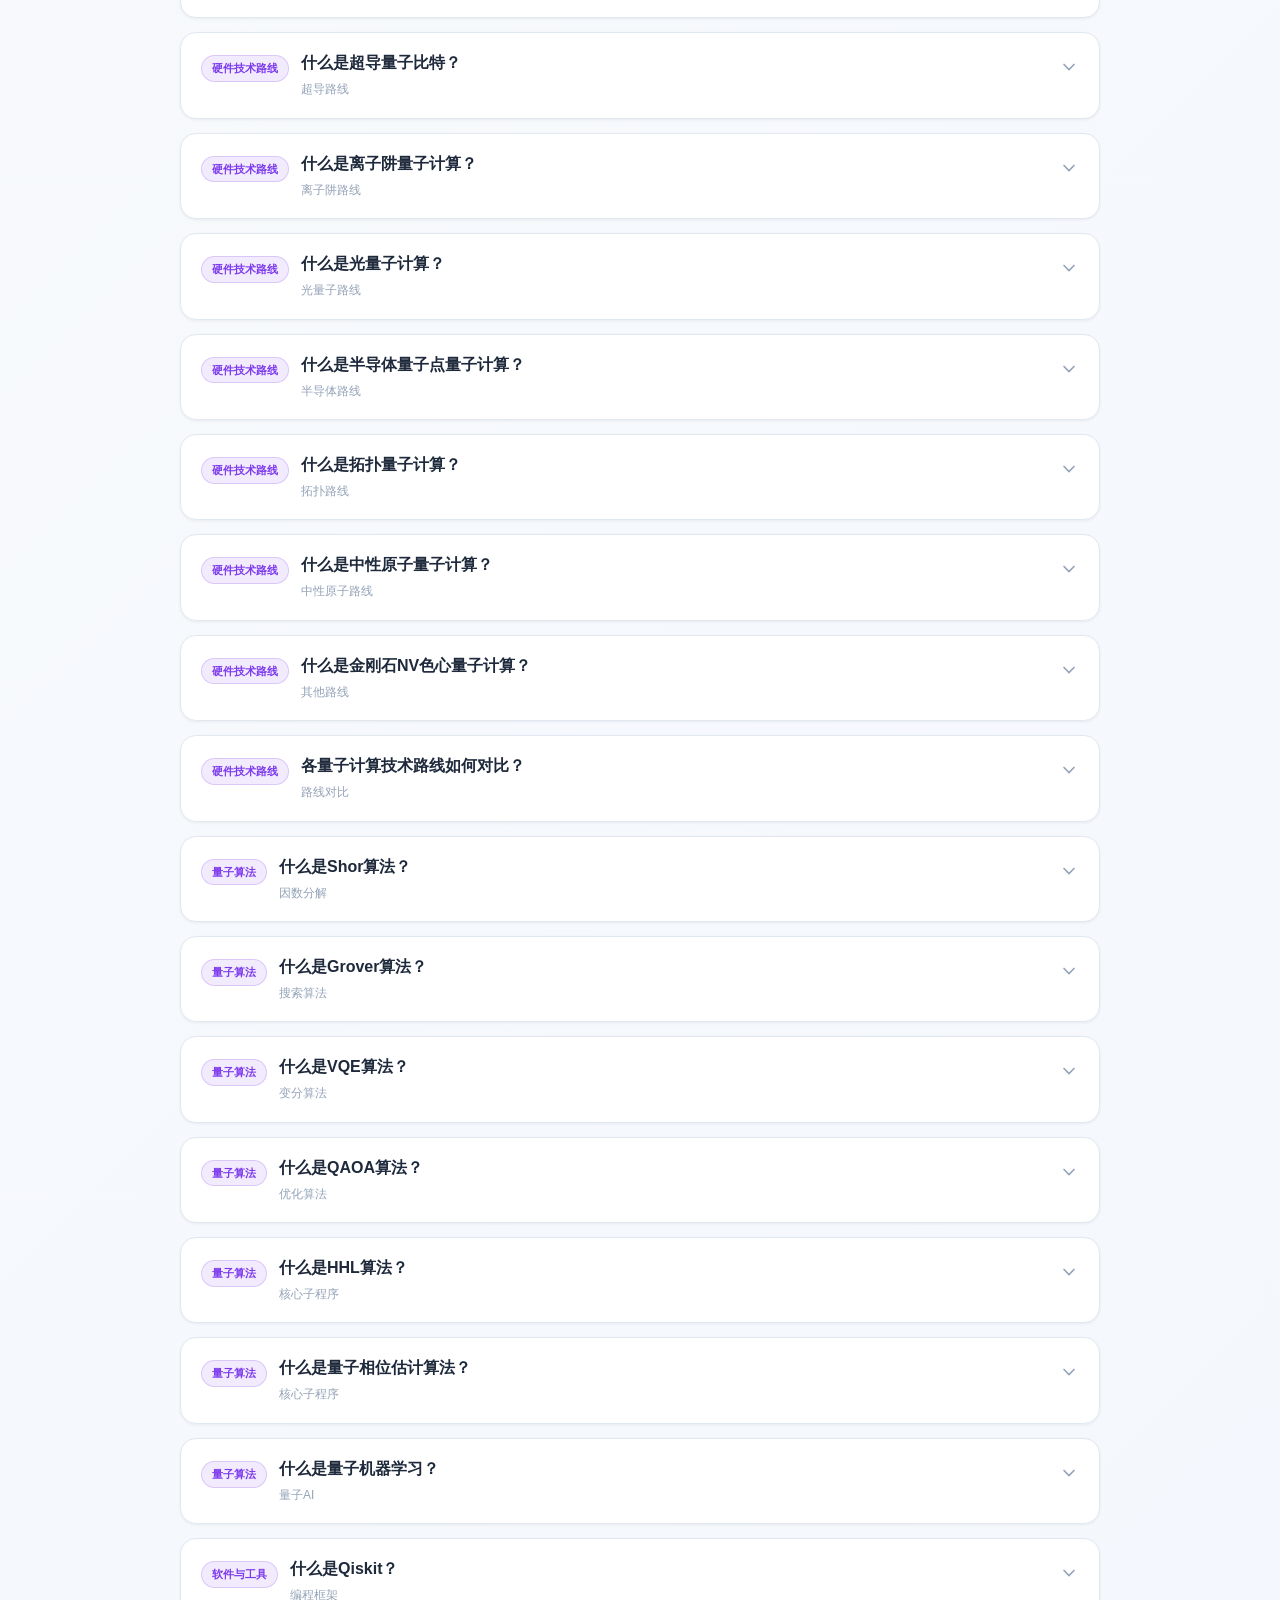
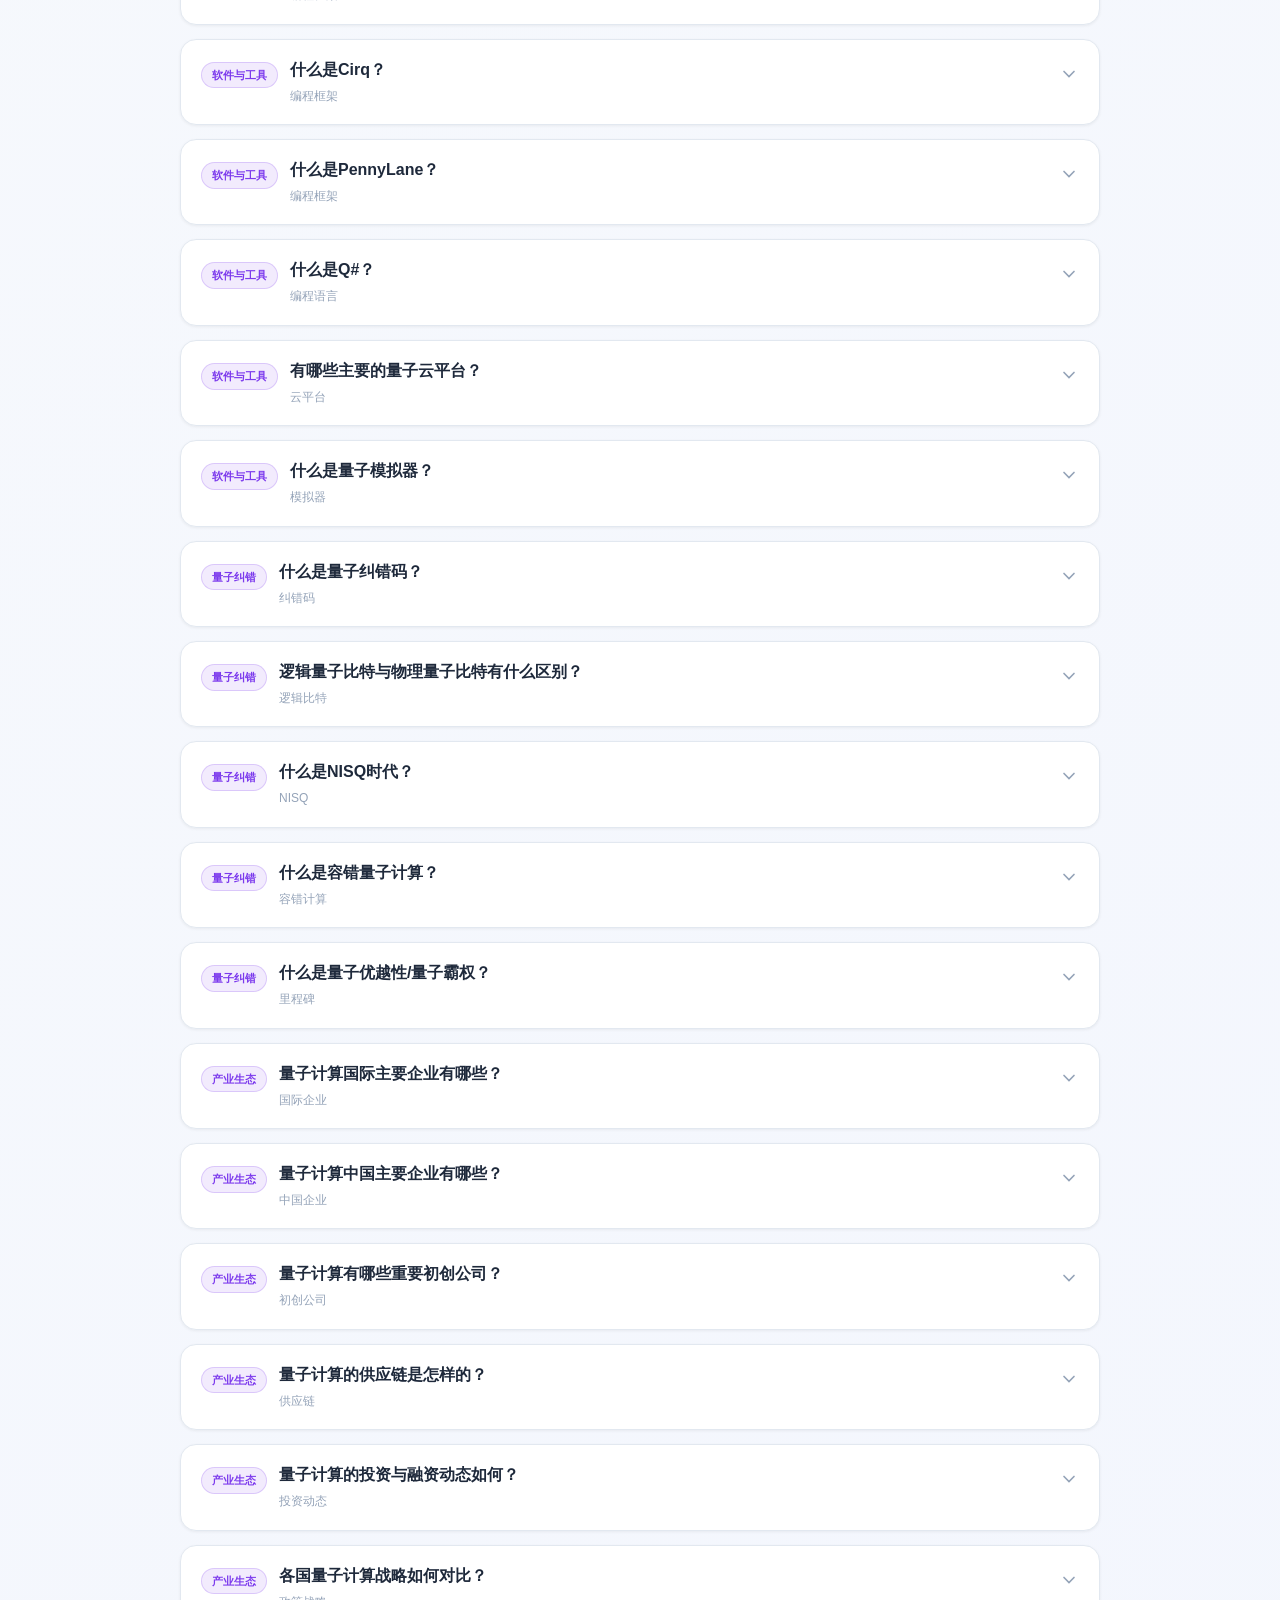
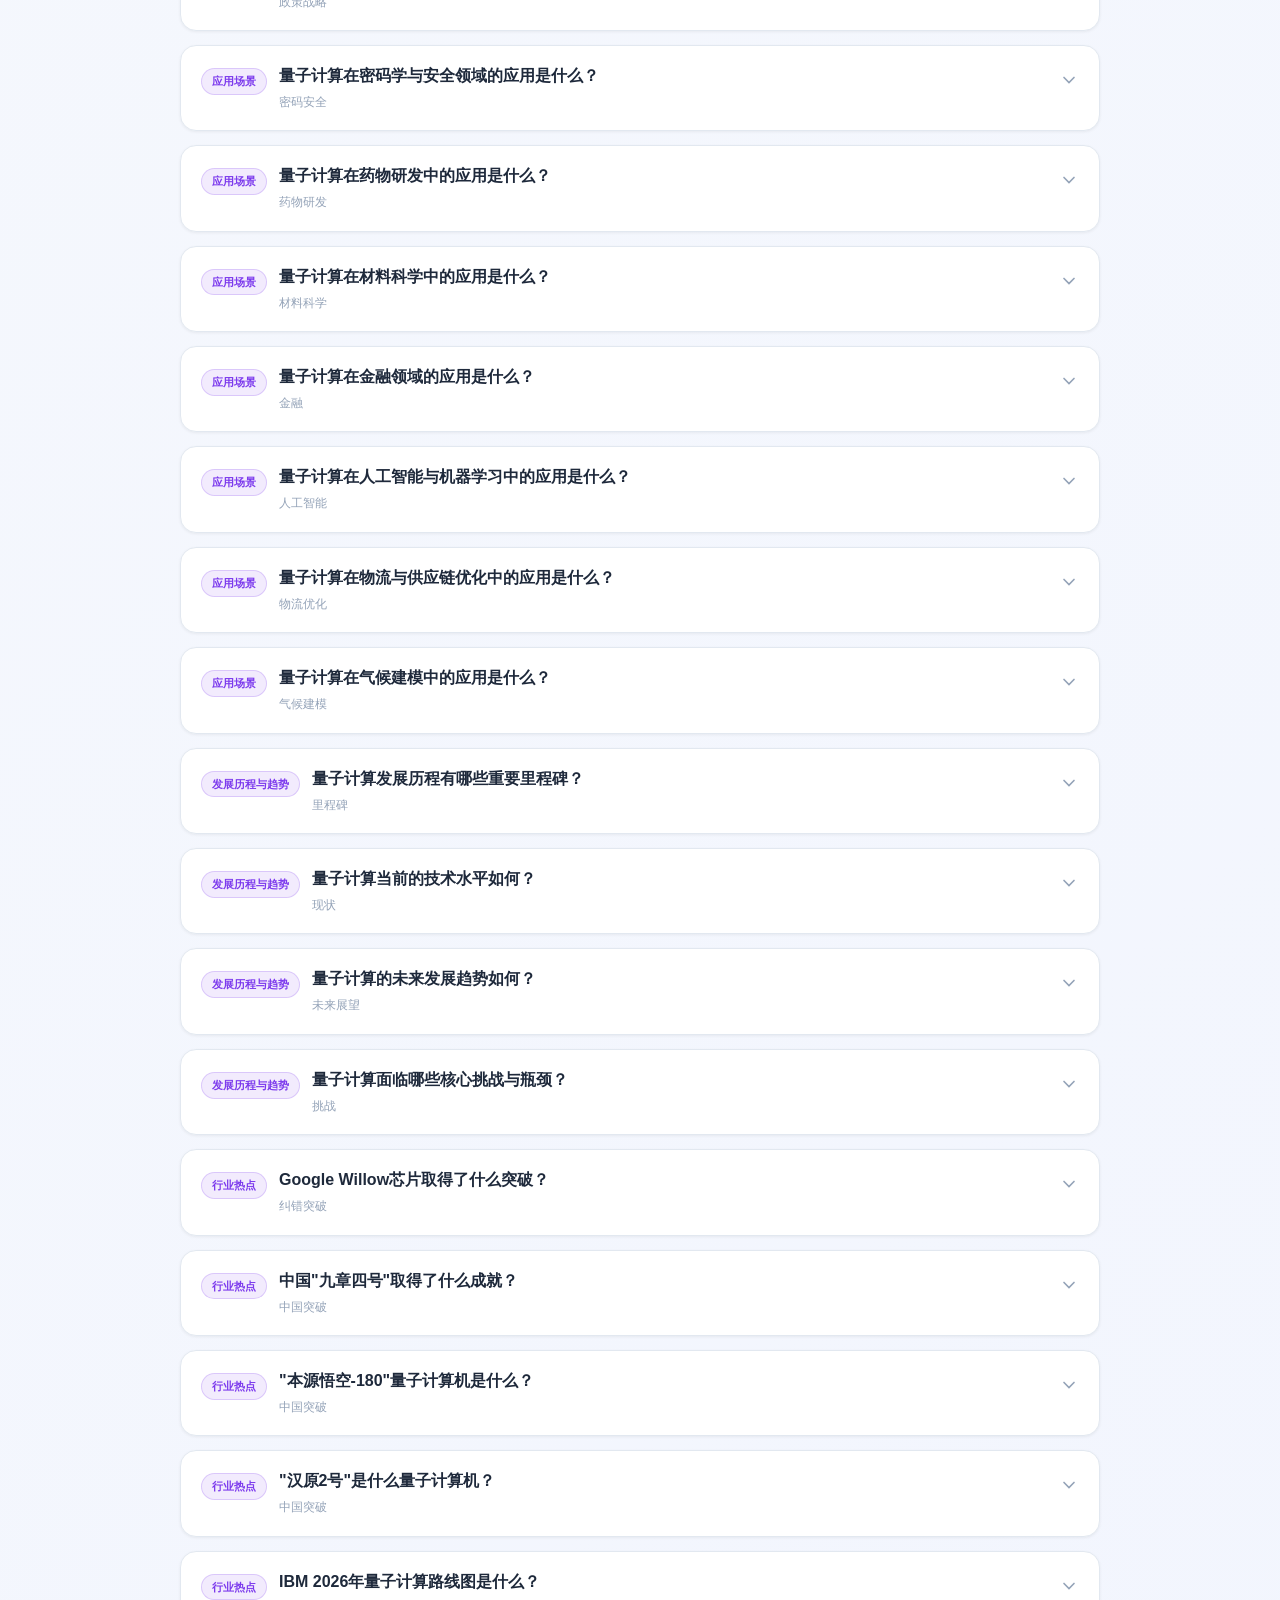
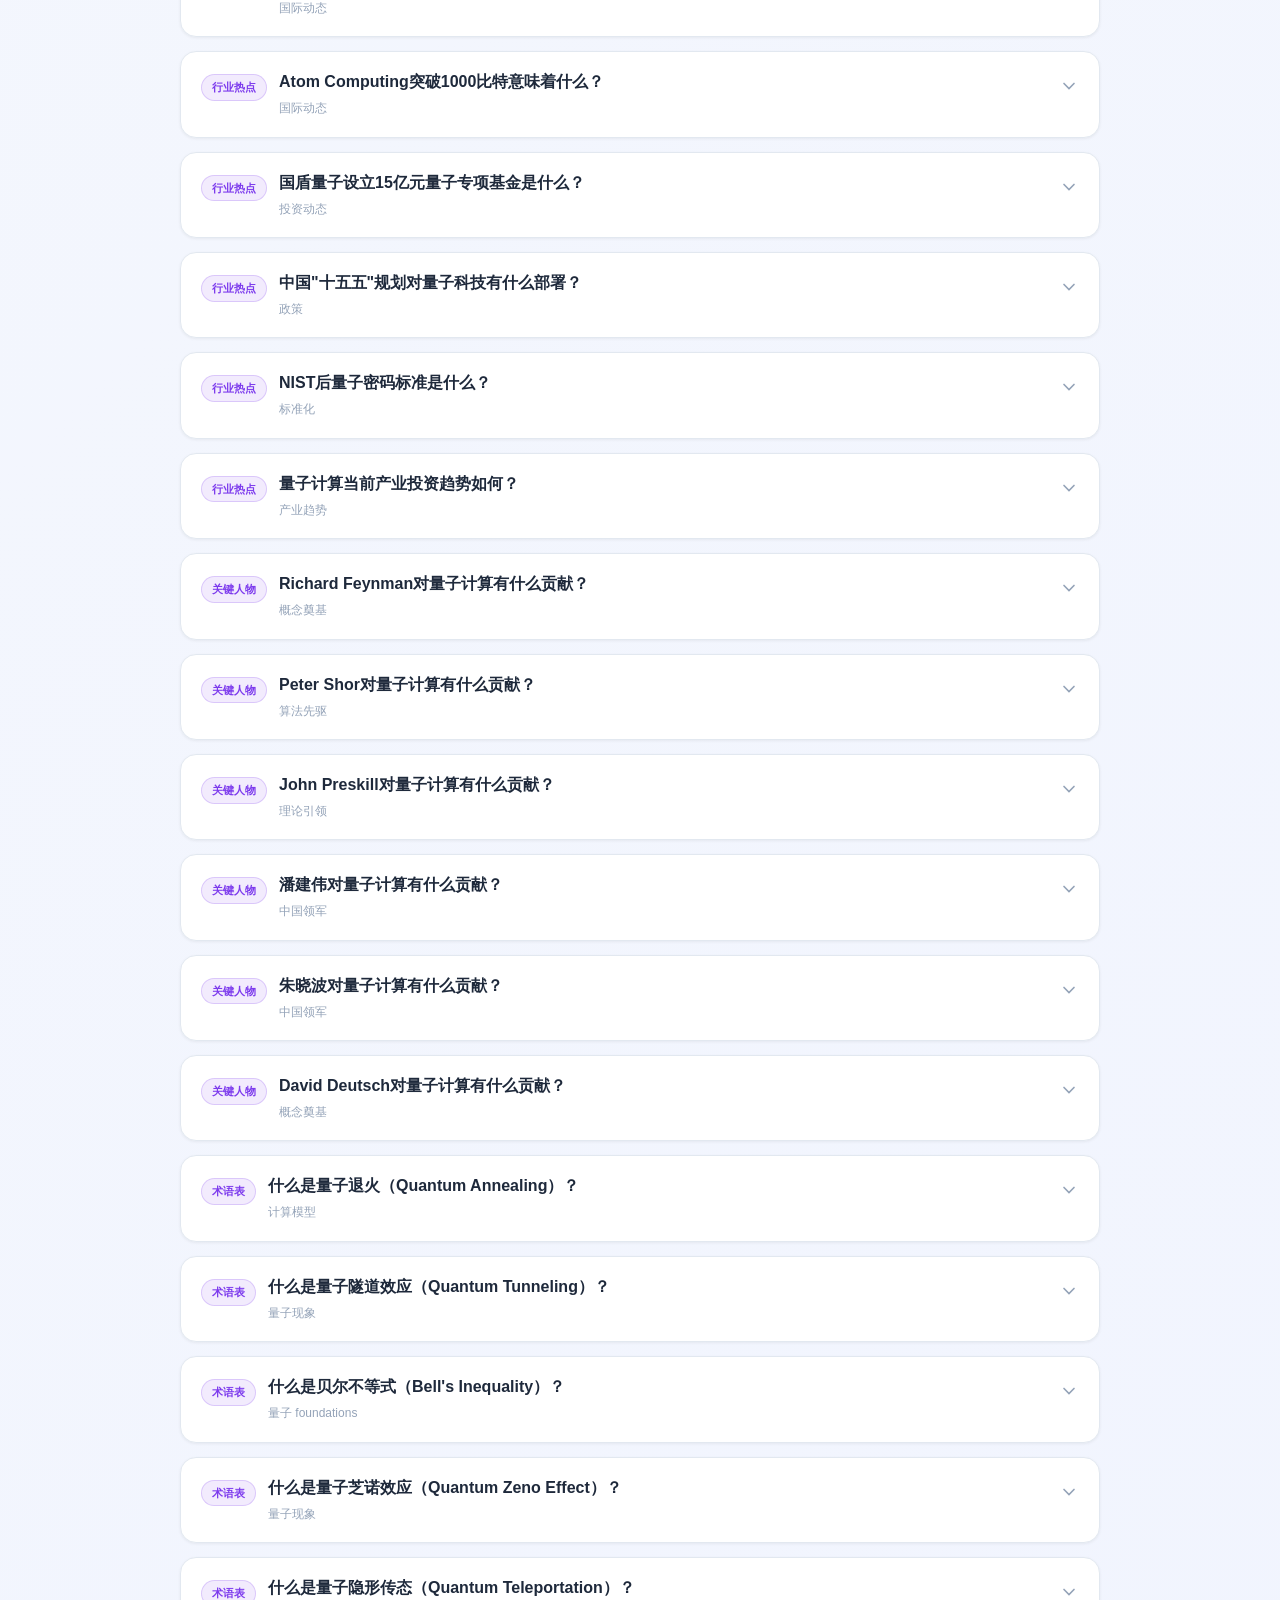
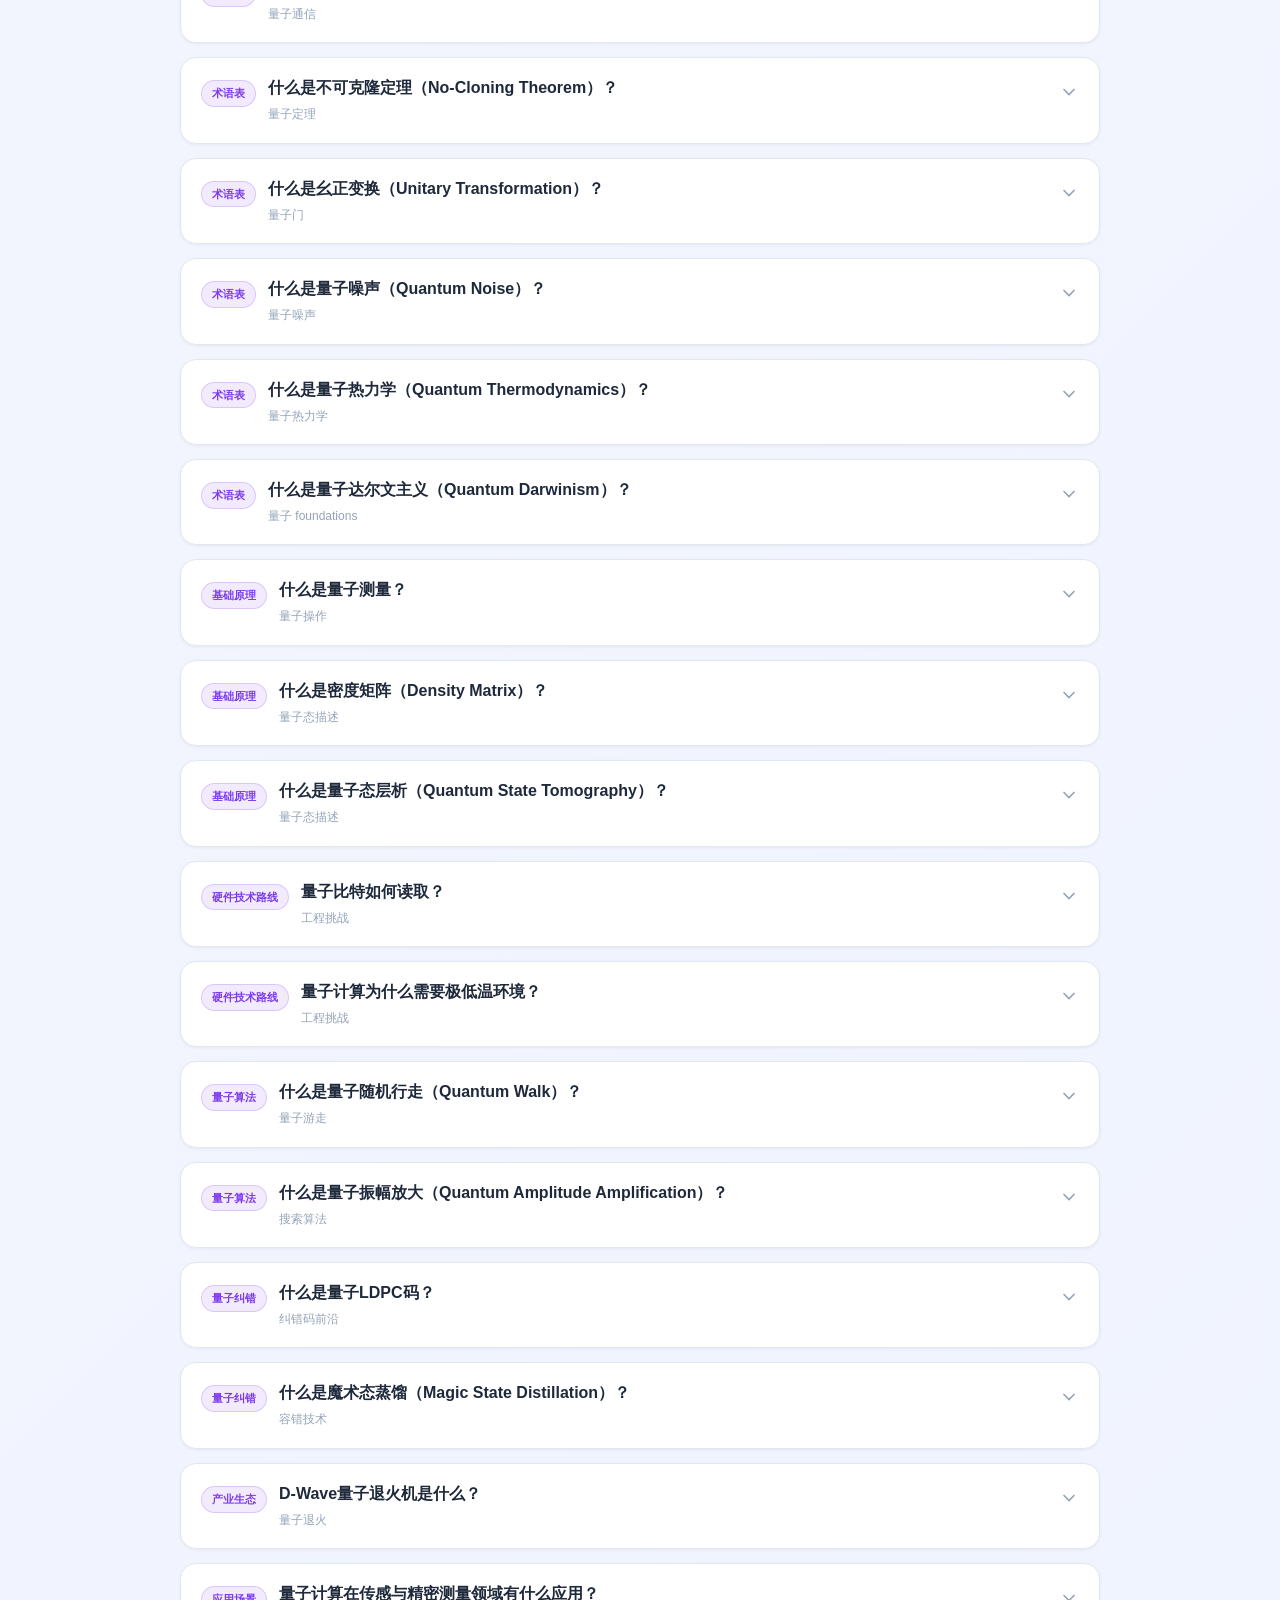
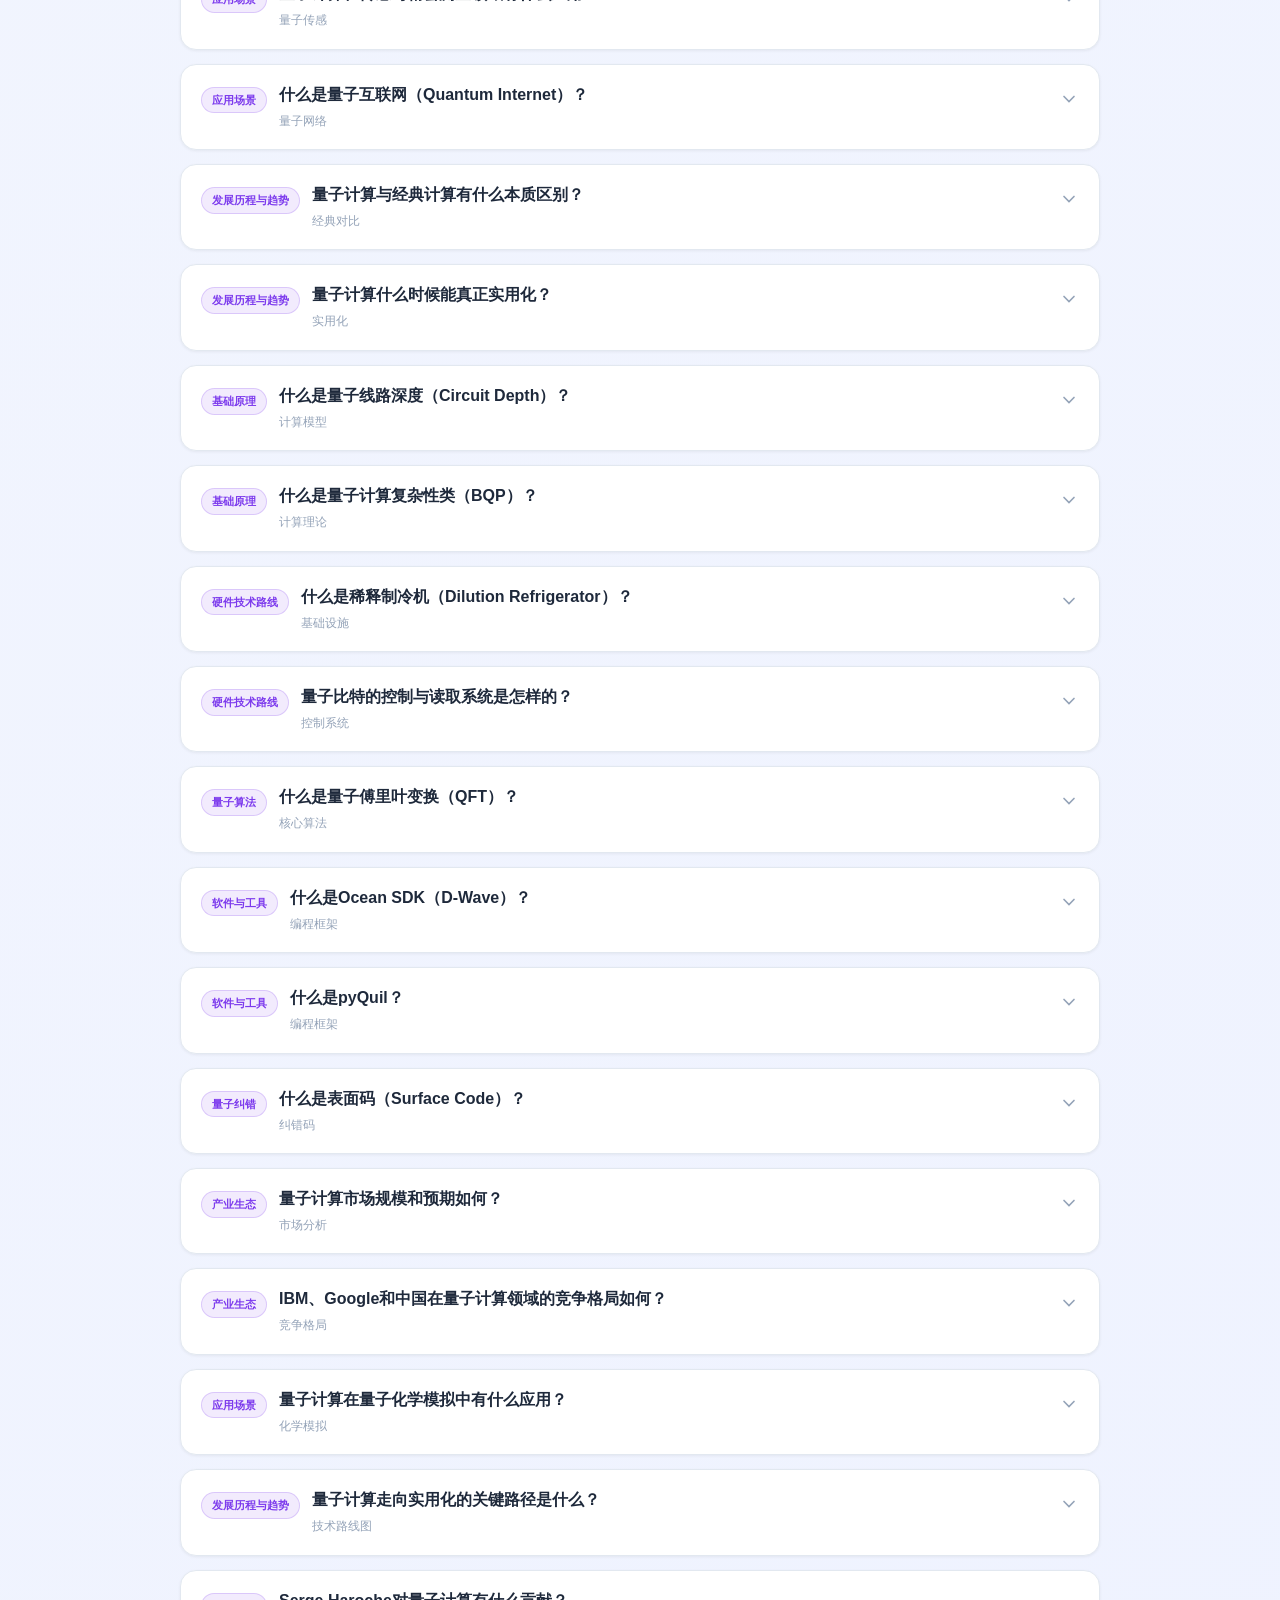
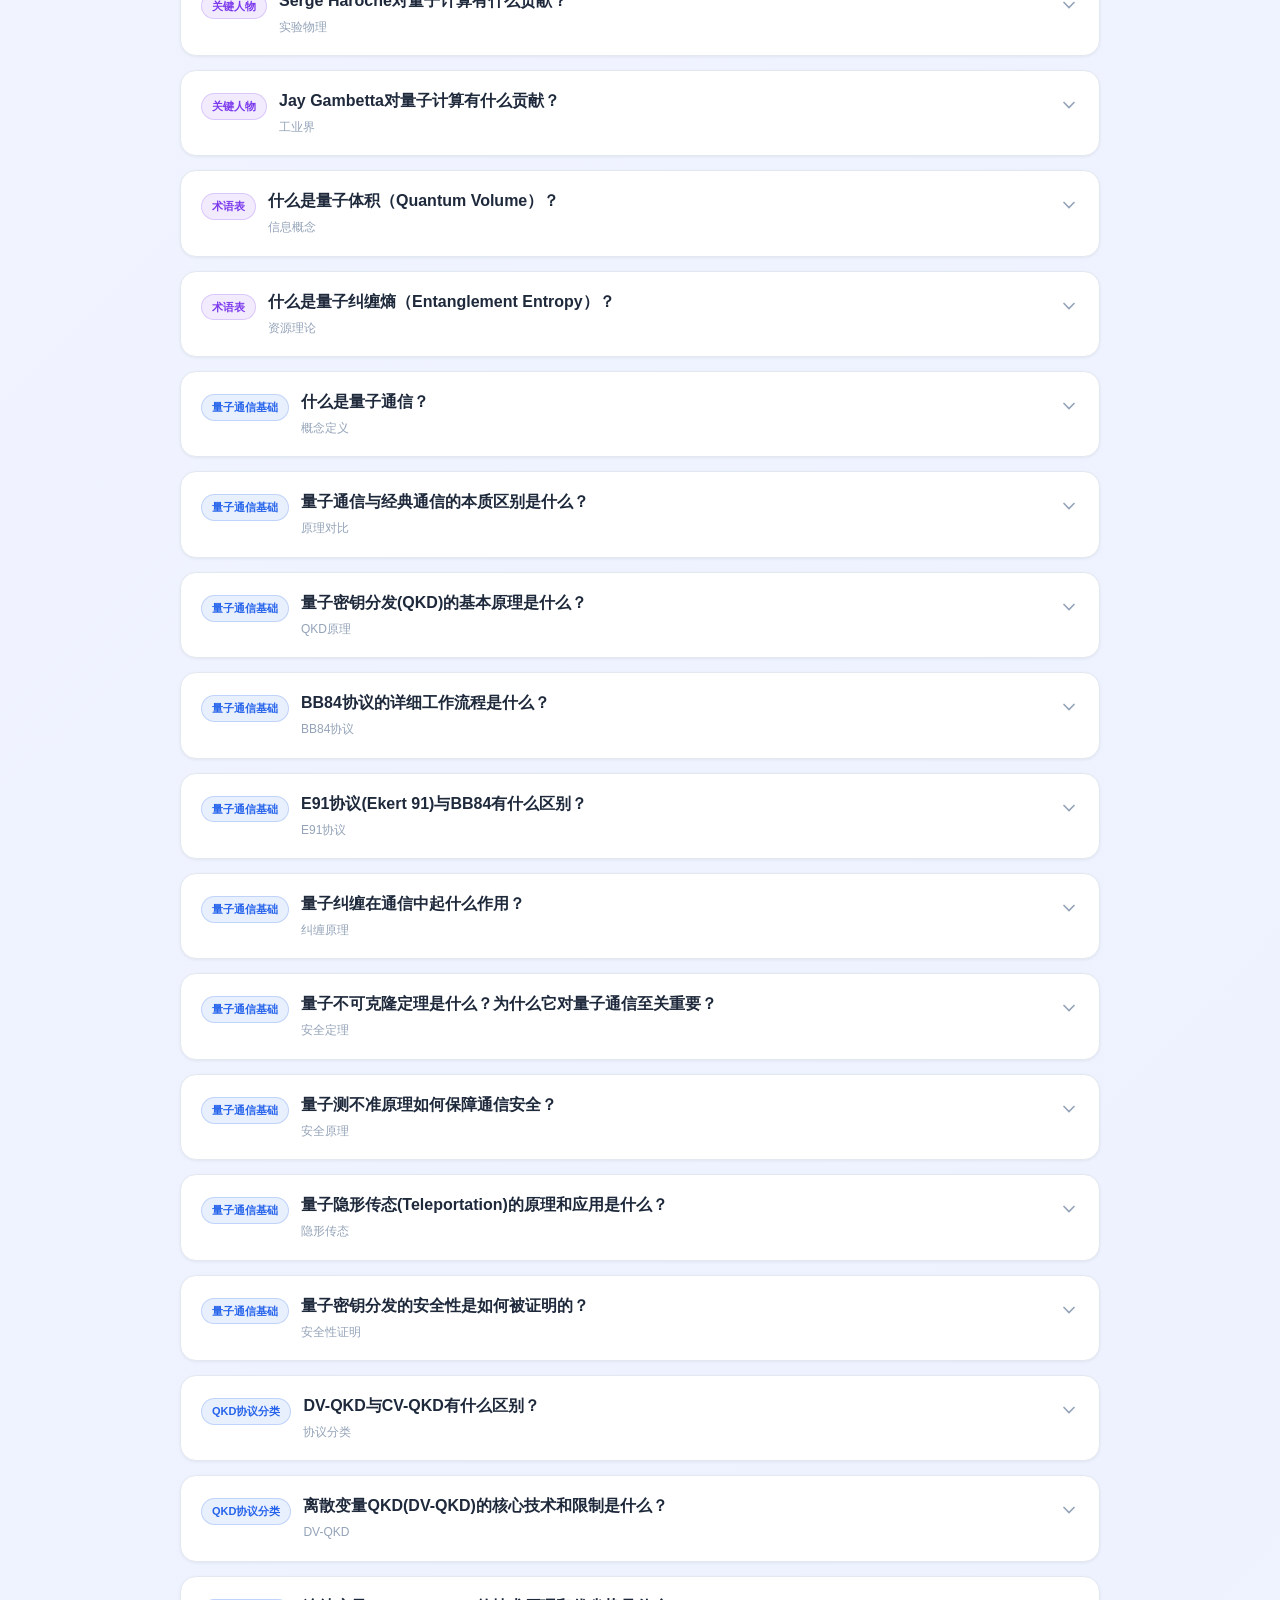
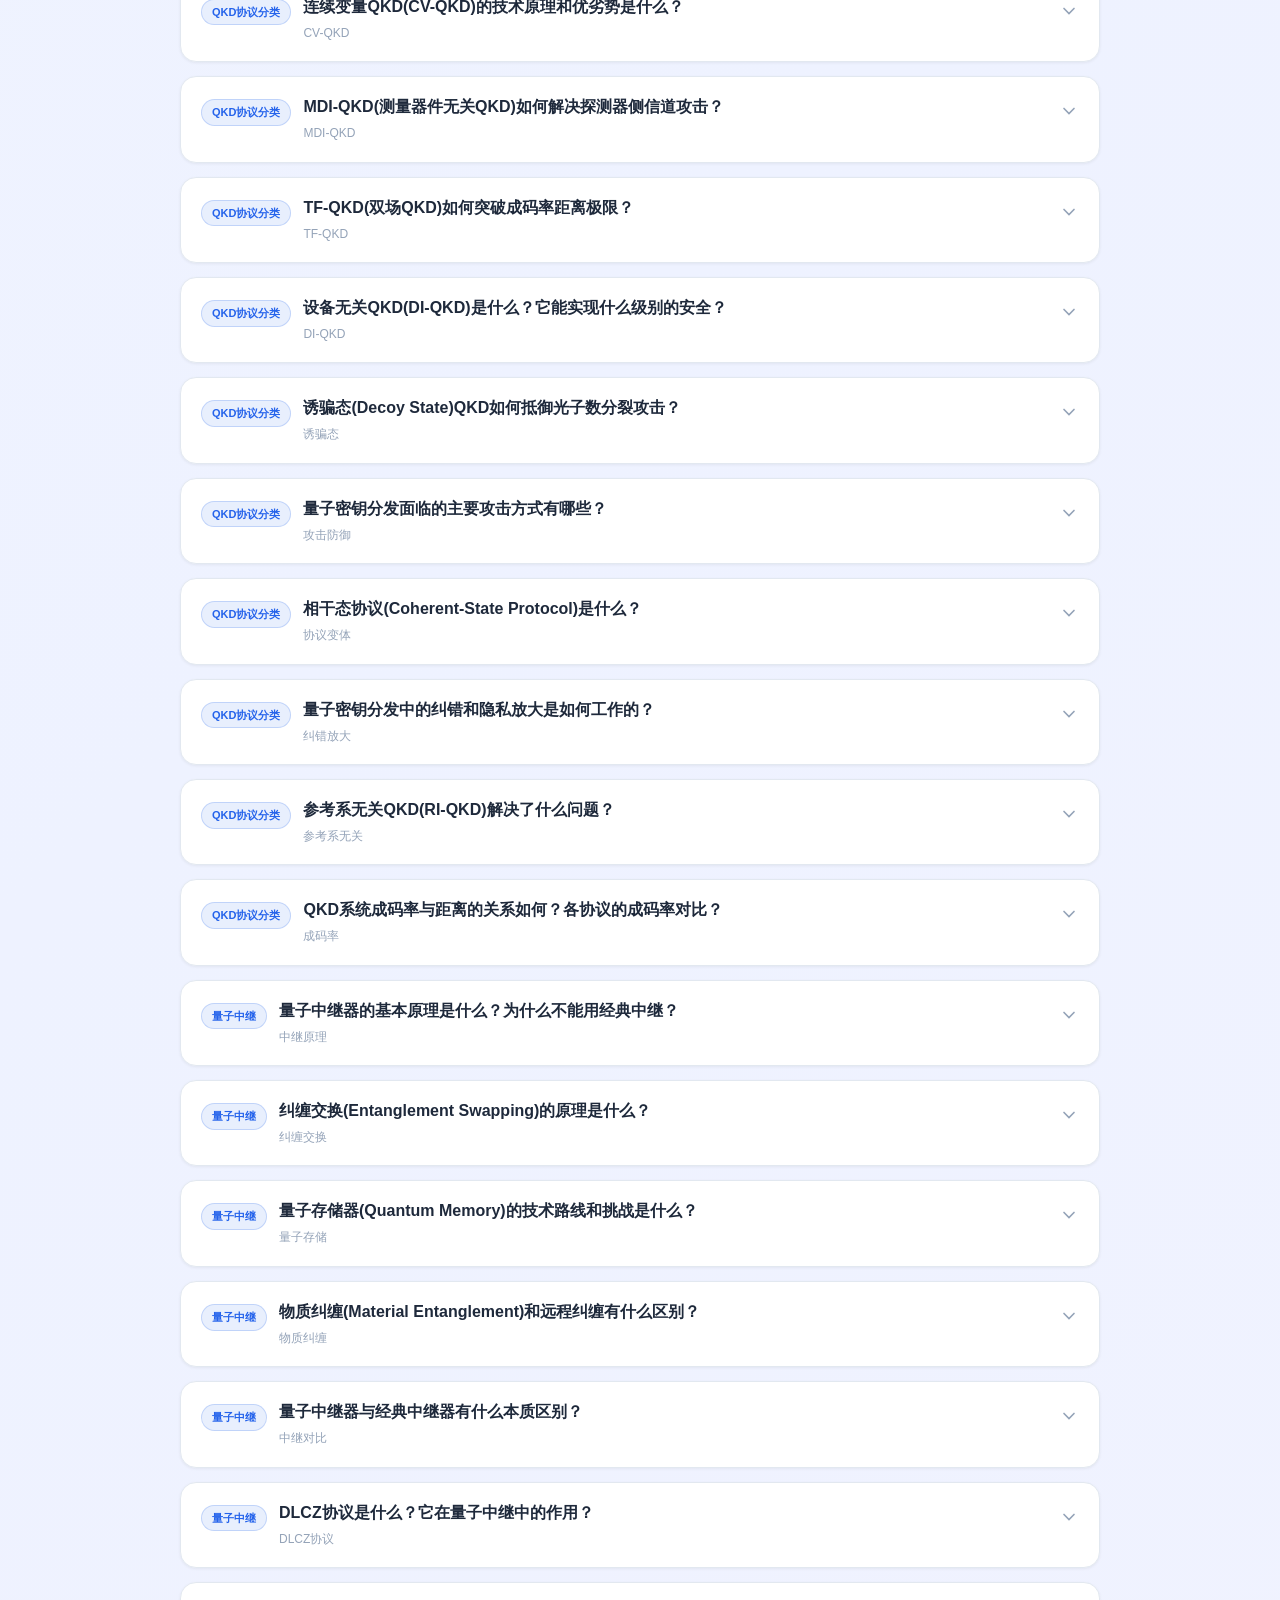
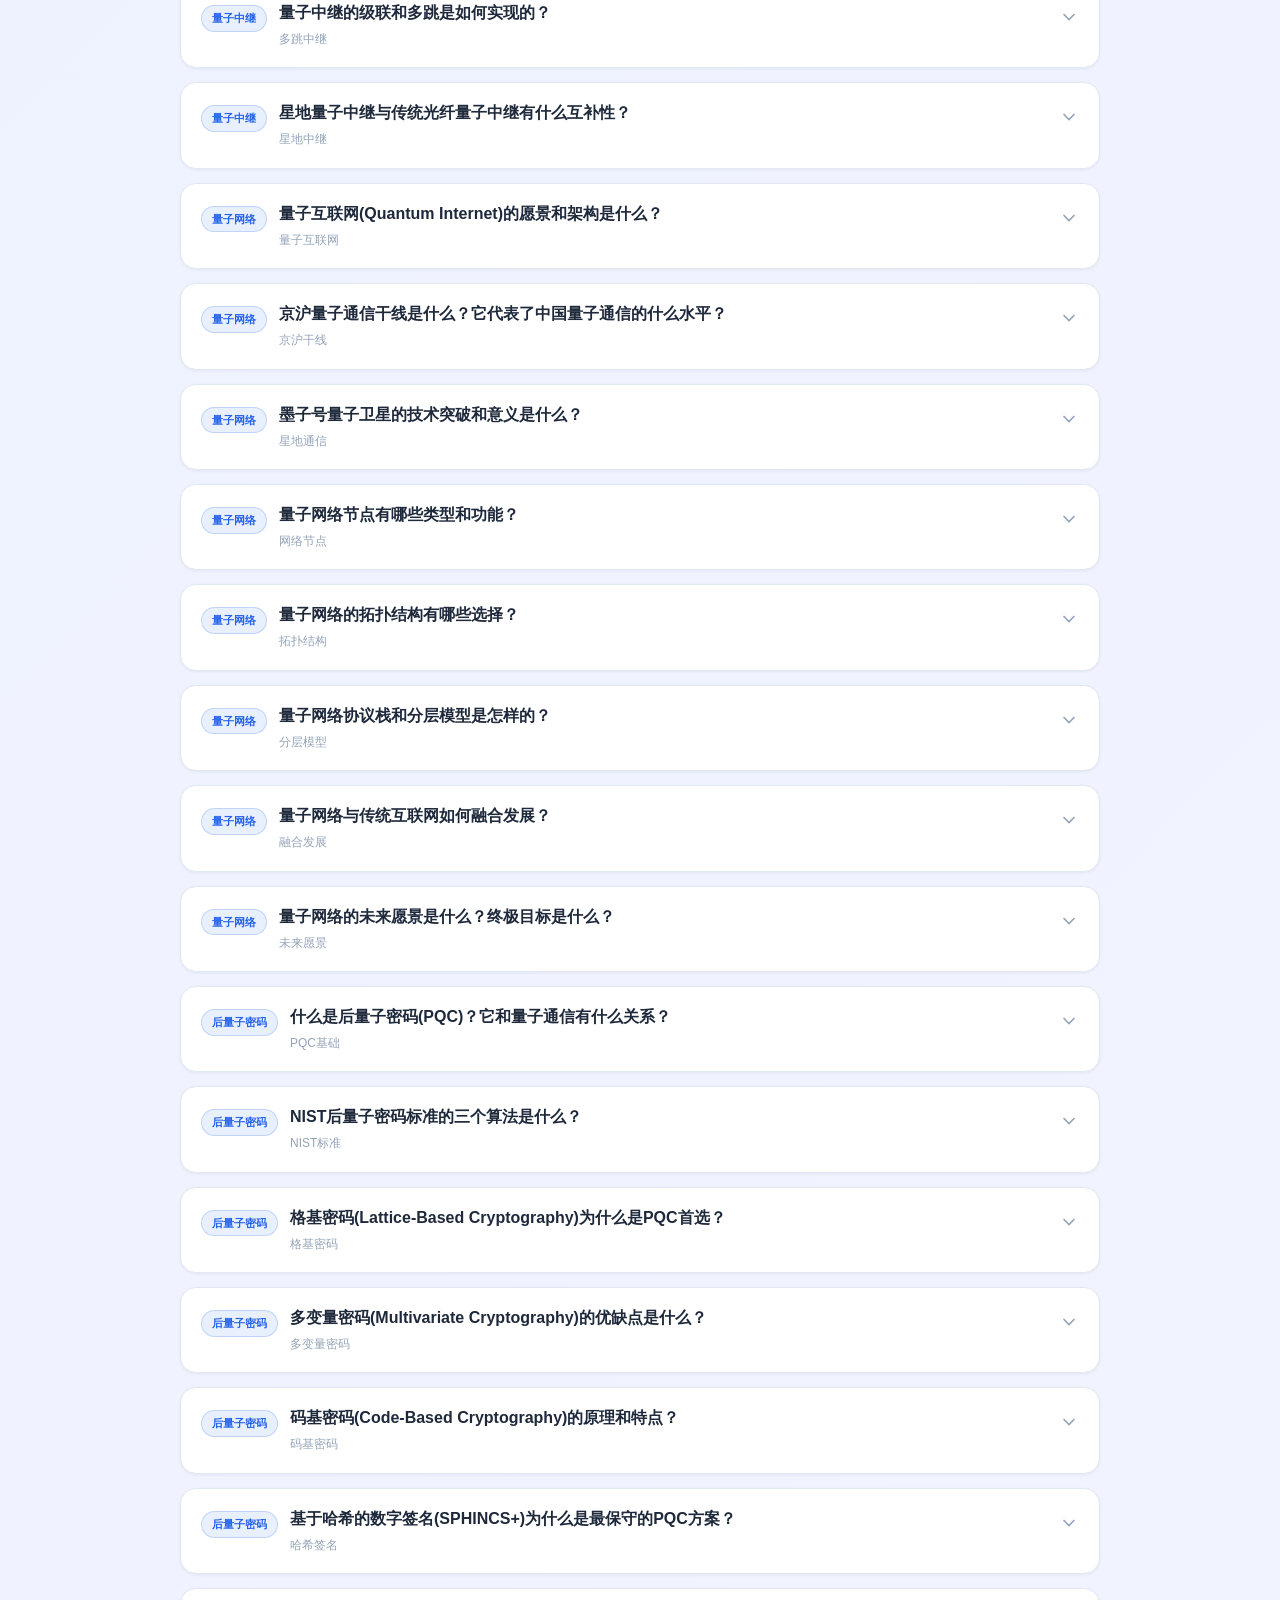
==== commit b19750a0: "Add floating clear-compare button and fix cache - Floating red "清空对比" button visible on ecosystem ta" ====
--- a/index.html
+++ b/index.html
@@ -6,11 +6,17 @@
   <title>量子知识库 | Quantum Knowledge Base</title>
   <meta name="description" content="量子知识库 — 涵盖量子计算、量子通信、量子精密测量三大量子领域，知识库 · 交互实验室 · 产业生态 · 行业资讯 · 学习路径 · 工具箱 · 术语词典 · 全球地图">
   <link rel="preconnect" href="https://fonts.googleapis.com">
-  <link rel="stylesheet" href="style.css">
+  <link rel="stylesheet" href="style.css?v=20260920">
 </head>
 <body>
   <div class="bg-particles" id="particles"></div>
   <div class="bg-grid"></div>
+
+  <!-- Floating Clear Compare Button -->
+  <button class="compare-float-clear" id="compareFloatClear" onclick="clearCompare()">
+    <svg viewBox="0 0 24 24" width="18" height="18"><path fill="none" stroke="currentColor" stroke-width="2" stroke-linecap="round" d="M3 6h18M8 6V4a2 2 0 012-2h4a2 2 0 012 2v2M19 6l-1 14a2 2 0 01-2 2H8a2 2 0 01-2-2L5 6"/></svg>
+    <span>清空对比</span>
+  </button>
 
   <div class="app">
     <!-- ===== Header ===== -->
@@ -463,6 +469,6 @@
     </footer>
   </div>
 
-  <script src="app.js"></script>
+  <script src="app.js?v=20260920"></script>
 </body>
 </html>
--- a/style.css
+++ b/style.css
@@ -440,6 +440,12 @@
 .compare-domain-badge.qm { background: #e0f7fb; color: #0891b2; }
 .compare-remove-btn { position: absolute; top: 8px; right: 8px; width: 24px; height: 24px; border-radius: 50%; border: none; background: rgba(0,0,0,0.05); color: var(--text-muted); cursor: pointer; display: flex; align-items: center; justify-content: center; transition: var(--transition); z-index: 2; }
 .compare-remove-btn:hover { background: #fee2e2; color: #dc2626; }
+
+/* ===== Floating Clear Compare Button ===== */
+.compare-float-clear { position: fixed; bottom: 28px; right: 28px; z-index: 800; display: none; align-items: center; gap: 7px; padding: 11px 20px; background: linear-gradient(135deg, #ef4444, #dc2626); color: #fff; border: none; border-radius: 28px; font-size: 13px; font-weight: 600; cursor: pointer; box-shadow: 0 6px 24px rgba(239,68,68,0.35); transition: transform 0.2s ease, box-shadow 0.2s ease; }
+.compare-float-clear:hover { transform: translateY(-2px); box-shadow: 0 10px 32px rgba(239,68,68,0.45); }
+.compare-float-clear.visible { display: flex; animation: floatClearIn 0.3s cubic-bezier(0.22,1,0.36,1); }
+@keyframes floatClearIn { from { opacity: 0; transform: translateY(16px); } to { opacity: 1; transform: translateY(0); } }
 
 /* ===== Compare Overlay Modal ===== */
 .compare-overlay { position: fixed; top: 0; left: 0; width: 100%; height: 100%; z-index: 9999; display: flex; align-items: center; justify-content: center; opacity: 0; visibility: hidden; transition: opacity 0.3s ease, visibility 0.3s ease; }
